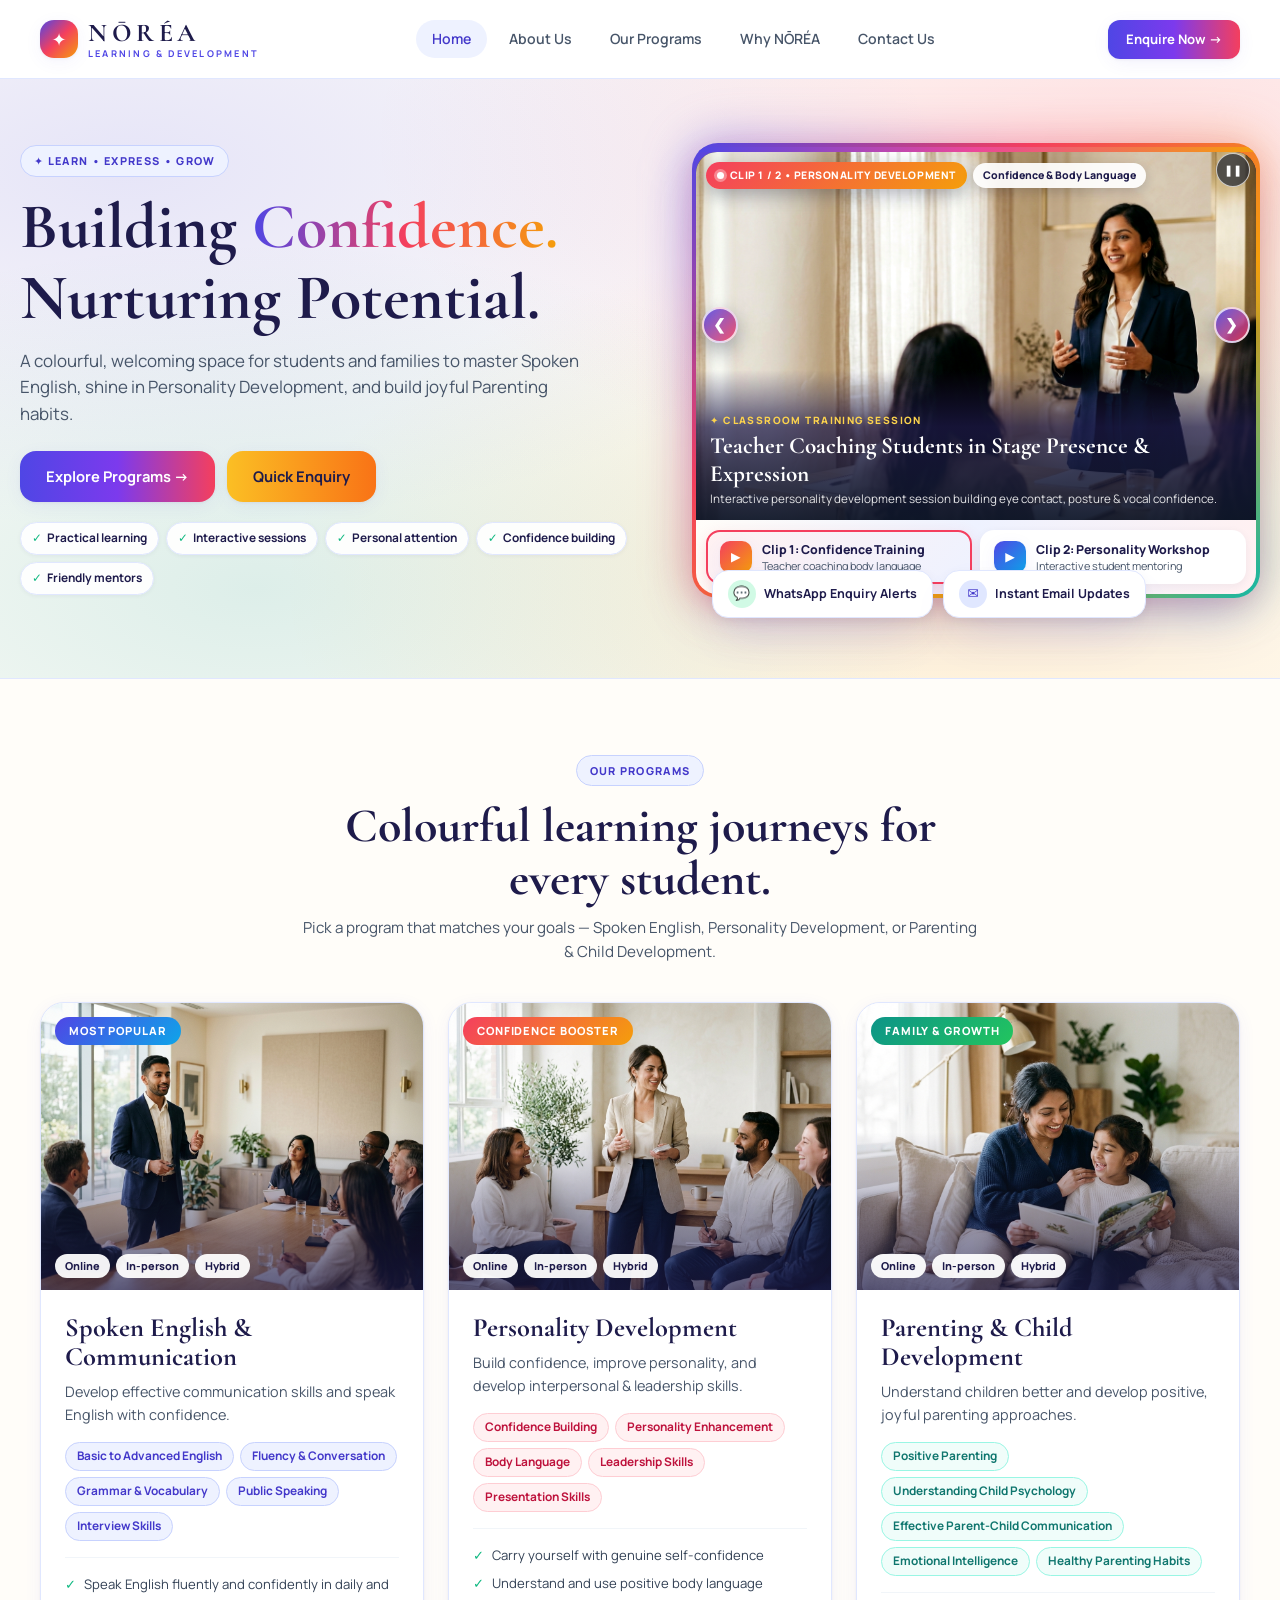
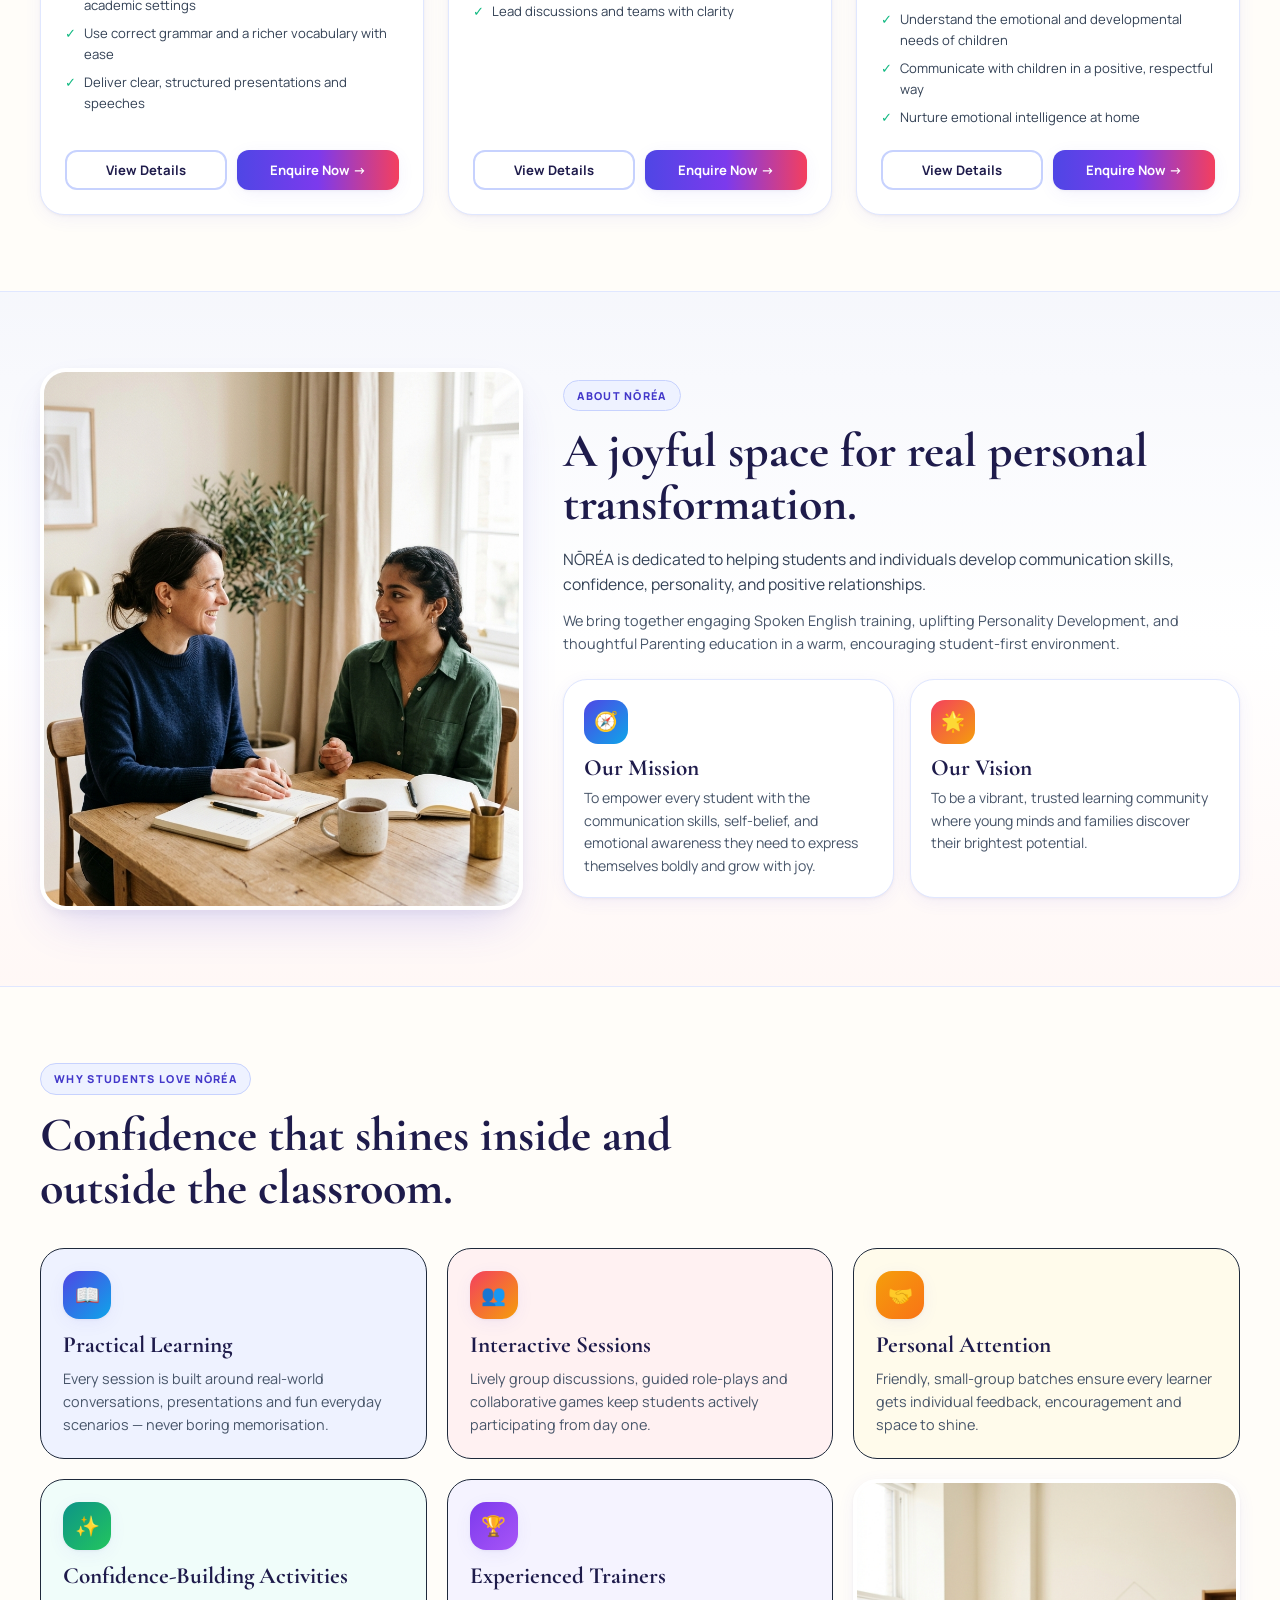
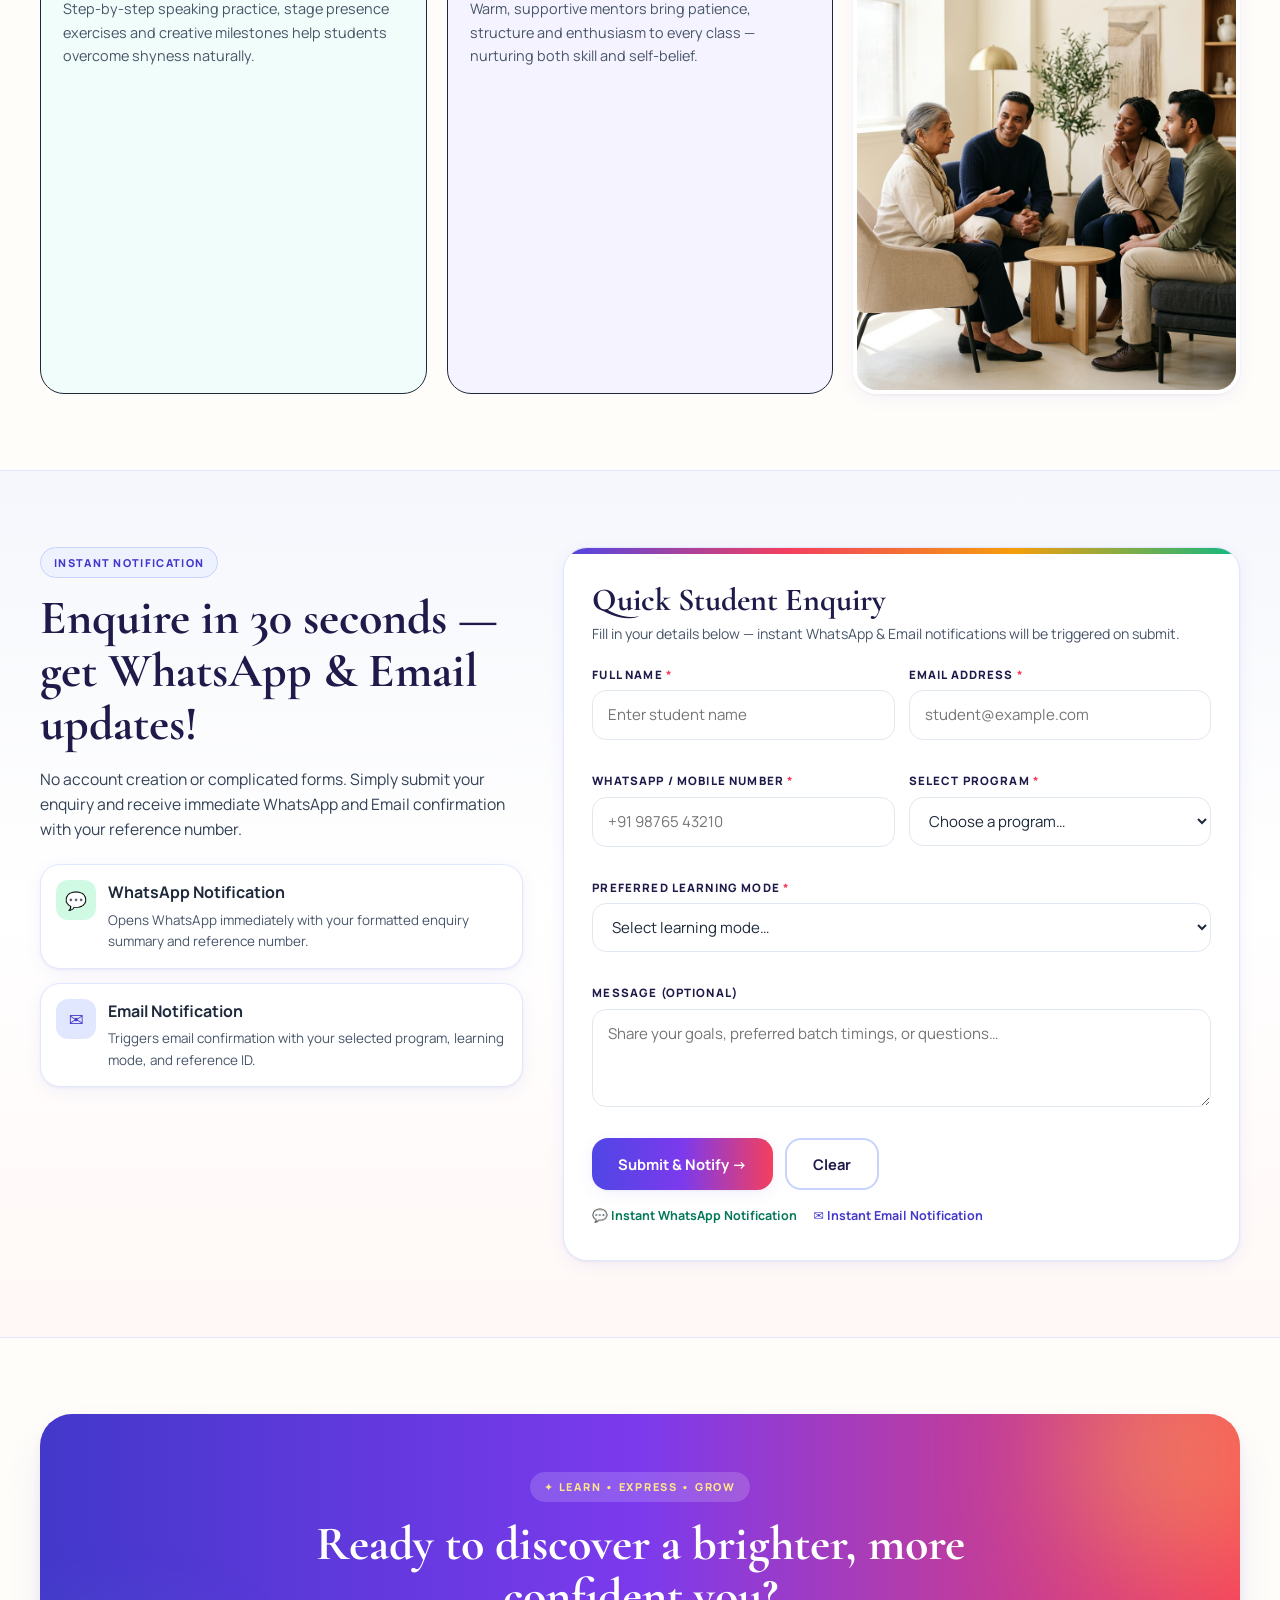
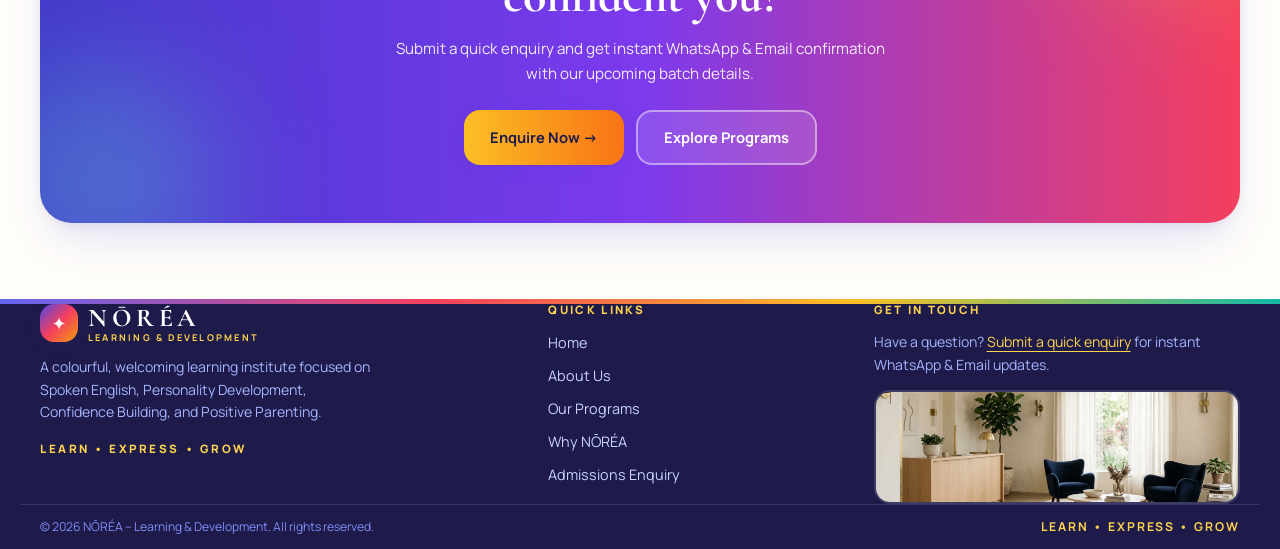
==== norea-html/index.html @ b2d4b5f1 "Add CSS/JS cache busting and enforce full mobile viewport fit" ====
<!DOCTYPE html>
<html lang="en">
  <head>
    <meta charset="UTF-8" />
    <meta name="viewport" content="width=device-width, initial-scale=1.0" />
    <link rel="icon" type="image/svg+xml" href="favicon.svg" />
    <meta name="theme-color" content="#4F46E5" />
    <title>NŌRÉA – Learning &amp; Development | Learn • Express • Grow</title>
    <meta
      name="description"
      content="NŌRÉA – Learning & Development. Spoken English & Communication, Personality Development, and Parenting & Child Development. Building Confidence. Nurturing Potential."
    />
    <link rel="preconnect" href="https://fonts.googleapis.com" />
    <link rel="preconnect" href="https://fonts.gstatic.com" crossorigin />
    <link
      href="https://fonts.googleapis.com/css2?family=Cormorant+Garamond:wght@500;600;700&family=Manrope:wght@400;500;600;700;800&display=swap"
      rel="stylesheet"
    />
    <link rel="stylesheet" href="styles.css?v=3" />
  </head>
  <body>
    <!-- Toast -->
    <div id="toast" class="toast" role="status" aria-live="polite"></div>

    <!-- HEADER -->
    <header class="site-header">
      <div class="container header-inner">
        <a href="#home" class="logo" aria-label="NŌRÉA Home">
          <span class="logo-mark" aria-hidden="true">✦</span>
          <span class="logo-text">
            <span class="logo-name">NŌRÉA</span>
            <span class="logo-sub">LEARNING &amp; DEVELOPMENT</span>
          </span>
        </a>

        <nav class="nav-desktop" aria-label="Primary">
          <a href="#home" class="nav-link active">Home</a>
          <a href="#about" class="nav-link">About Us</a>
          <a href="#programs" class="nav-link">Our Programs</a>
          <a href="#why-norea" class="nav-link">Why NŌRÉA</a>
          <a href="#contact" class="nav-link">Contact Us</a>
        </nav>

        <div class="header-cta">
          <a href="#enquiry" class="btn btn-primary btn-sm">Enquire Now &rarr;</a>
        </div>

        <button type="button" id="menuToggle" class="menu-toggle" aria-label="Toggle menu" aria-expanded="false">
          <span id="menuIcon">&#9776;</span>
        </button>
      </div>

      <nav id="mobileMenu" class="mobile-menu" aria-label="Mobile Navigation">
        <a href="#home" class="mobile-link">Home</a>
        <a href="#about" class="mobile-link">About Us</a>
        <a href="#programs" class="mobile-link">Our Programs</a>
        <a href="#why-norea" class="mobile-link">Why NŌRÉA</a>
        <a href="#contact" class="mobile-link">Contact Us</a>
        <a href="#enquiry" class="btn btn-primary btn-full">Enquire Now &rarr;</a>
      </nav>
    </header>

    <main>
      <!-- HERO SECTION -->
      <section id="home" class="hero-mesh hero-section">
        <div class="container hero-grid">
          <div class="hero-copy reveal">
            <span class="pill-eyebrow">✦ Learn • Express • Grow</span>
            <h1 class="display-title">
              Building <span class="text-gradient">Confidence.</span> Nurturing Potential.
            </h1>
            <p class="lead">
              A colourful, welcoming space for students and families to master Spoken English, shine in Personality
              Development, and build joyful Parenting habits.
            </p>
            <div class="btn-row">
              <a href="#programs" class="btn btn-primary btn-lg">Explore Programs &rarr;</a>
              <a href="#enquiry" class="btn btn-amber btn-lg">Quick Enquiry</a>
            </div>
            <div class="chip-row">
              <span class="chip"><span class="check-dot">&#10003;</span> Practical learning</span>
              <span class="chip"><span class="check-dot">&#10003;</span> Interactive sessions</span>
              <span class="chip"><span class="check-dot">&#10003;</span> Personal attention</span>
              <span class="chip"><span class="check-dot">&#10003;</span> Confidence building</span>
              <span class="chip"><span class="check-dot">&#10003;</span> Friendly mentors</span>
            </div>
          </div>

          <div class="hero-media reveal">
            <div class="hero-glow"></div>

            <!-- COLOURFUL 2-VIDEO SLIDER: PERSONALITY DEVELOPMENT CLASSES -->
            <div class="video-slider" id="heroVideoSlider" aria-roledescription="carousel" aria-label="Personality Development Classroom Videos">
              <div class="video-slider-rainbow"></div>

              <div class="video-slides">
                <!-- Slide 1 -->
                <div class="video-slide active" data-slide="0">
                  <div class="video-top-badges">
                    <span class="video-pill grad-rose">
                      <span class="live-dot"></span> Clip 1 / 2 • Personality Development
                    </span>
                    <span class="video-tag-pill">Confidence &amp; Body Language</span>
                  </div>
                  <video
                    class="hero-video"
                    src="https://assets.mixkit.co/videos/49155/49155-720.mp4"
                    poster="images/hero.jpg"
                    autoplay
                    muted
                    playsinline
                    preload="metadata"
                  ></video>
                  <div class="video-caption-overlay">
                    <div class="video-caption-text">
                      <span class="video-caption-eyebrow">✦ Classroom Training Session</span>
                      <h3>Teacher Coaching Students in Stage Presence &amp; Expression</h3>
                      <p>Interactive personality development session building eye contact, posture &amp; vocal confidence.</p>
                    </div>
                  </div>
                </div>

                <!-- Slide 2 -->
                <div class="video-slide" data-slide="1">
                  <div class="video-top-badges">
                    <span class="video-pill grad-indigo">
                      <span class="live-dot"></span> Clip 2 / 2 • Personality Development
                    </span>
                    <span class="video-tag-pill">Leadership &amp; Communication</span>
                  </div>
                  <video
                    class="hero-video"
                    src="https://assets.mixkit.co/videos/35954/35954-720.mp4"
                    poster="images/program-personality-development.jpg"
                    muted
                    playsinline
                    preload="metadata"
                  ></video>
                  <div class="video-caption-overlay">
                    <div class="video-caption-text">
                      <span class="video-caption-eyebrow">✦ Practical Group Workshop</span>
                      <h3>Mentor Guiding Students in Interactive Personality Workshop</h3>
                      <p>Hands-on mentoring where trainers guide students through real-world presentation &amp; teamwork skills.</p>
                    </div>
                  </div>
                </div>
              </div>

              <!-- Slider Prev / Next Arrows & Play/Pause -->
              <button type="button" class="slider-arrow slider-prev" id="videoPrevBtn" aria-label="Previous video clip">
                &#10094;
              </button>
              <button type="button" class="slider-arrow slider-next" id="videoNextBtn" aria-label="Next video clip">
                &#10095;
              </button>
              <button type="button" class="slider-play-btn" id="videoPlayToggle" aria-label="Pause or play video" title="Play / Pause">
                &#10074;&#10074;
              </button>

              <!-- Colourful Clip Switcher Tabs -->
              <div class="video-slider-controls" role="tablist" aria-label="Select classroom video clip">
                <button type="button" class="video-tab active" data-target="0" role="tab" aria-selected="true">
                  <span class="video-tab-icon grad-rose">&#9654;</span>
                  <span class="video-tab-info">
                    <strong>Clip 1: Confidence Training</strong>
                    <small>Teacher coaching body language</small>
                  </span>
                </button>
                <button type="button" class="video-tab" data-target="1" role="tab" aria-selected="false">
                  <span class="video-tab-icon grad-indigo">&#9654;</span>
                  <span class="video-tab-info">
                    <strong>Clip 2: Personality Workshop</strong>
                    <small>Interactive student mentoring</small>
                  </span>
                </button>
              </div>
            </div>

            <div class="floating-badges">
              <div class="float-badge">
                <span class="float-icon float-wa">&#128172;</span>
                <span>WhatsApp Enquiry Alerts</span>
              </div>
              <div class="float-badge">
                <span class="float-icon float-mail">&#9993;</span>
                <span>Instant Email Updates</span>
              </div>
            </div>
          </div>
        </div>
      </section>

      <!-- OUR PROGRAMS -->
      <section id="programs" class="section">
        <div class="container">
          <div class="section-head center reveal">
            <span class="pill-eyebrow">Our Programs</span>
            <h2 class="section-title">Colourful learning journeys for every student.</h2>
            <p class="section-sub">
              Pick a program that matches your goals — Spoken English, Personality Development, or Parenting &amp; Child
              Development.
            </p>
          </div>

          <div id="programsGrid" class="programs-grid"></div>
        </div>
      </section>

      <!-- ABOUT US -->
      <section id="about" class="section section-tinted">
        <div class="container">
          <div class="about-grid">
            <div class="about-photo reveal">
              <img src="images/about.jpg" alt="Friendly mentoring at NŌRÉA" loading="lazy" />
            </div>
            <div class="about-copy reveal">
              <span class="pill-eyebrow">About NŌRÉA</span>
              <h2 class="section-title">A joyful space for real personal transformation.</h2>
              <p class="body-text">
                NŌRÉA is dedicated to helping students and individuals develop communication skills, confidence,
                personality, and positive relationships.
              </p>
              <p class="muted-text">
                We bring together engaging Spoken English training, uplifting Personality Development, and thoughtful
                Parenting education in a warm, encouraging student-first environment.
              </p>

              <div class="mv-grid">
                <div class="card mv-card">
                  <span class="mv-icon grad-indigo">&#129517;</span>
                  <h3>Our Mission</h3>
                  <p>
                    To empower every student with the communication skills, self-belief, and emotional awareness they
                    need to express themselves boldly and grow with joy.
                  </p>
                </div>
                <div class="card mv-card">
                  <span class="mv-icon grad-rose">&#127775;</span>
                  <h3>Our Vision</h3>
                  <p>
                    To be a vibrant, trusted learning community where young minds and families discover their brightest
                    potential.
                  </p>
                </div>
              </div>
            </div>
          </div>
        </div>
      </section>

      <!-- WHY CHOOSE NŌRÉA -->
      <section id="why-norea" class="section">
        <div class="container">
          <div class="section-head reveal">
            <span class="pill-eyebrow">Why Students Love NŌRÉA</span>
            <h2 class="section-title">Confidence that shines inside and outside the classroom.</h2>
          </div>

          <div class="why-grid">
            <article class="why-card tint-indigo reveal">
              <div class="why-icon grad-indigo">&#128214;</div>
              <h3>Practical Learning</h3>
              <p>
                Every session is built around real-world conversations, presentations and fun everyday scenarios — never
                boring memorisation.
              </p>
            </article>
            <article class="why-card tint-rose reveal">
              <div class="why-icon grad-rose">&#128101;</div>
              <h3>Interactive Sessions</h3>
              <p>
                Lively group discussions, guided role-plays and collaborative games keep students actively participating
                from day one.
              </p>
            </article>
            <article class="why-card tint-amber reveal">
              <div class="why-icon grad-amber">&#129309;</div>
              <h3>Personal Attention</h3>
              <p>
                Friendly, small-group batches ensure every learner gets individual feedback, encouragement and space to
                shine.
              </p>
            </article>
            <article class="why-card tint-teal reveal">
              <div class="why-icon grad-teal">&#10024;</div>
              <h3>Confidence-Building Activities</h3>
              <p>
                Step-by-step speaking practice, stage presence exercises and creative milestones help students overcome
                shyness naturally.
              </p>
            </article>
            <article class="why-card tint-violet reveal">
              <div class="why-icon grad-violet">&#127942;</div>
              <h3>Experienced Trainers</h3>
              <p>
                Warm, supportive mentors bring patience, structure and enthusiasm to every class — nurturing both skill
                and self-belief.
              </p>
            </article>
            <article class="why-photo-card reveal">
              <img src="images/why-norea.jpg" alt="Interactive student circle at NŌRÉA" loading="lazy" />
            </article>
          </div>
        </div>
      </section>

      <!-- SIMPLE ENQUIRY FORM -->
      <section id="enquiry" class="section section-tinted">
        <div class="container enquiry-grid">
          <div class="enquiry-side reveal">
            <span class="pill-eyebrow">Instant Notification</span>
            <h2 class="section-title">Enquire in 30 seconds — get WhatsApp &amp; Email updates!</h2>
            <p class="body-text">
              No account creation or complicated forms. Simply submit your enquiry and receive immediate WhatsApp and
              Email confirmation with your reference number.
            </p>
            <div class="enquiry-info-box">
              <div class="info-item">
                <span class="info-icon float-wa">&#128172;</span>
                <div>
                  <strong>WhatsApp Notification</strong>
                  <p>Opens WhatsApp immediately with your formatted enquiry summary and reference number.</p>
                </div>
              </div>
              <div class="info-item">
                <span class="info-icon float-mail">&#9993;</span>
                <div>
                  <strong>Email Notification</strong>
                  <p>Triggers email confirmation with your selected program, learning mode, and reference ID.</p>
                </div>
              </div>
            </div>
          </div>

          <div class="enquiry-form-wrap reveal">
            <div class="card form-card">
              <div class="card-rainbow-bar"></div>

              <!-- Form View -->
              <form id="enquiryForm" novalidate>
                <h3 class="form-title">Quick Student Enquiry</h3>
                <p class="form-sub">
                  Fill in your details below — instant WhatsApp &amp; Email notifications will be triggered on submit.
                </p>

                <div class="field-row">
                  <div class="field-group">
                    <label for="fullName">Full Name <span class="req">*</span></label>
                    <input id="fullName" name="fullName" type="text" placeholder="Enter student name" required />
                    <small class="error-msg" data-error="fullName"></small>
                  </div>
                  <div class="field-group">
                    <label for="email">Email Address <span class="req">*</span></label>
                    <input id="email" name="email" type="email" placeholder="student@example.com" required />
                    <small class="error-msg" data-error="email"></small>
                  </div>
                </div>

                <div class="field-row">
                  <div class="field-group">
                    <label for="phone">WhatsApp / Mobile Number <span class="req">*</span></label>
                    <input id="phone" name="phone" type="tel" placeholder="+91 98765 43210" required />
                    <small class="error-msg" data-error="phone"></small>
                  </div>
                  <div class="field-group">
                    <label for="program">Select Program <span class="req">*</span></label>
                    <select id="program" name="program" required>
                      <option value="">Choose a program…</option>
                      <option value="Spoken English & Communication">Spoken English &amp; Communication</option>
                      <option value="Personality Development">Personality Development</option>
                      <option value="Parenting & Child Development">Parenting &amp; Child Development</option>
                    </select>
                    <small class="error-msg" data-error="program"></small>
                  </div>
                </div>

                <div class="field-group">
                  <label for="learningMode">Preferred Learning Mode <span class="req">*</span></label>
                  <select id="learningMode" name="learningMode" required>
                    <option value="">Select learning mode…</option>
                    <option value="Online (live virtual sessions)">Online (live virtual sessions)</option>
                    <option value="In-person (at the institute)">In-person (at the institute)</option>
                    <option value="Hybrid (online + in-person)">Hybrid (online + in-person)</option>
                  </select>
                  <small class="error-msg" data-error="learningMode"></small>
                </div>

                <div class="field-group">
                  <label for="message">Message (Optional)</label>
                  <textarea
                    id="message"
                    name="message"
                    rows="3"
                    placeholder="Share your goals, preferred batch timings, or questions…"
                  ></textarea>
                </div>

                <div class="btn-row">
                  <button type="submit" id="submitBtn" class="btn btn-primary btn-lg">Submit &amp; Notify &rarr;</button>
                  <button type="button" id="clearBtn" class="btn btn-outline btn-lg">Clear</button>
                </div>

                <div class="form-footer-notes">
                  <span class="note-wa">&#128172; Instant WhatsApp Notification</span>
                  <span class="note-mail">&#9993; Instant Email Notification</span>
                </div>
              </form>

              <!-- Confirmation View -->
              <div id="successBox" class="success-box hidden">
                <div class="success-icon">&#10003;</div>
                <h3 id="successHeading" class="form-title">Thank you!</h3>
                <p id="successDesc" class="form-sub"></p>
                <div id="refBadge" class="ref-badge"></div>
                <div class="success-actions single">
                  <a id="waAction" href="#" target="_blank" rel="noreferrer" class="btn btn-whatsapp btn-lg">
                    &#128172; Open WhatsApp Confirmation
                  </a>
                </div>
                <p id="emailStatusNote" class="status-note"></p>
                <button type="button" id="resetSuccessBtn" class="btn btn-ghost">Submit Another Enquiry</button>
              </div>
            </div>
          </div>
        </div>
      </section>

      <!-- EMAIL SENT POPUP -->
      <div id="sentPopup" class="modal hidden" role="dialog" aria-modal="true" aria-labelledby="sentPopupTitle">
        <div class="modal-backdrop" id="sentPopupBackdrop"></div>
        <div class="modal-panel sent-popup-panel">
          <button type="button" id="sentPopupClose" class="modal-close" aria-label="Close">&times;</button>
          <div class="success-icon">&#10003;</div>
          <h2 id="sentPopupTitle" style="font-size:2rem;">Email Sent!</h2>
          <p id="sentPopupMsg" class="form-sub" style="margin-top:8px;"></p>
          <div id="sentPopupRef" class="ref-badge"></div>
          <div class="btn-row center" style="margin-top:16px;">
            <button type="button" id="sentPopupOk" class="btn btn-primary btn-lg">Done</button>
          </div>
        </div>
      </div>

      <!-- CONTACT & CTA BANNER -->
      <section id="contact" class="section">
        <div class="container">
          <div class="cta-banner reveal">
            <div class="cta-glow-1"></div>
            <div class="cta-glow-2"></div>
            <div class="cta-content">
              <span class="cta-pill">✦ Learn • Express • Grow</span>
              <h2>Ready to discover a brighter, more confident you?</h2>
              <p>
                Submit a quick enquiry and get instant WhatsApp &amp; Email confirmation with our upcoming batch
                details.
              </p>
              <div class="btn-row center">
                <a href="#enquiry" class="btn btn-amber btn-lg">Enquire Now &rarr;</a>
                <a href="#programs" class="btn btn-outline-light btn-lg">Explore Programs</a>
              </div>
            </div>
          </div>
        </div>
      </section>
    </main>

    <!-- FOOTER -->
    <footer class="site-footer">
      <div class="footer-rainbow"></div>
      <div class="container footer-grid">
        <div>
          <a href="#home" class="logo">
            <span class="logo-mark" aria-hidden="true">✦</span>
            <span class="logo-text">
              <span class="logo-name light">NŌRÉA</span>
              <span class="logo-sub amber">LEARNING &amp; DEVELOPMENT</span>
            </span>
          </a>
          <p class="footer-about">
            A colourful, welcoming learning institute focused on Spoken English, Personality Development, Confidence
            Building, and Positive Parenting.
          </p>
          <p class="footer-tag">LEARN • EXPRESS • GROW</p>
        </div>

        <div>
          <h4 class="footer-heading">Quick Links</h4>
          <ul class="footer-links">
            <li><a href="#home">Home</a></li>
            <li><a href="#about">About Us</a></li>
            <li><a href="#programs">Our Programs</a></li>
            <li><a href="#why-norea">Why NŌRÉA</a></li>
            <li><a href="#enquiry">Admissions Enquiry</a></li>
          </ul>
        </div>

        <div>
          <h4 class="footer-heading">Get In Touch</h4>
          <p class="footer-about">
            Have a question? <a href="#enquiry" class="footer-accent-link">Submit a quick enquiry</a> for instant
            WhatsApp &amp; Email updates.
          </p>
          <div class="footer-lounge">
            <img src="images/contact.jpg" alt="NŌRÉA learning lounge" loading="lazy" />
          </div>
        </div>
      </div>

      <div class="container footer-bottom">
        <p>&copy; <span id="year"></span> NŌRÉA – Learning &amp; Development. All rights reserved.</p>
        <p class="footer-tag-sm">LEARN • EXPRESS • GROW</p>
      </div>
    </footer>

    <!-- PROGRAM DETAILS MODAL -->
    <div id="programModal" class="modal hidden" role="dialog" aria-modal="true" aria-labelledby="modalTitle">
      <div class="modal-backdrop" id="modalBackdrop"></div>
      <div class="modal-panel">
        <button type="button" id="modalClose" class="modal-close" aria-label="Close">&times;</button>
        <div id="modalBody"></div>
      </div>
    </div>

    <script src="script.js?v=3"></script>
  </body>
</html>
---- norea-html/styles.css ----
:root {
  --ink: #1e1b4b;
  --cream: #fffdf9;
  --brand: #4f46e5;
  --coral: #f43f5e;
  --amber: #f59e0b;
  --teal: #0d9488;
  --slate: #475569;
  --shadow-soft: 0 4px 20px -4px rgba(79, 70, 229, 0.1), 0 1px 3px rgba(30, 27, 75, 0.05);
  --shadow-lift: 0 22px 48px -14px rgba(79, 70, 229, 0.2), 0 4px 12px -2px rgba(30, 27, 75, 0.07);
}

*, *::before, *::after { box-sizing: border-box; }
html {
  scroll-behavior: smooth;
  overflow-x: hidden;
  width: 100%;
}
body {
  margin: 0;
  width: 100%;
  max-width: 100vw;
  overflow-x: hidden;
  font-family: 'Manrope', system-ui, -apple-system, 'Segoe UI', sans-serif;
  background: var(--cream);
  color: #1e293b;
  line-height: 1.6;
  -webkit-text-size-adjust: 100%;
}
img, video { max-width: 100%; display: block; }
a { color: inherit; text-decoration: none; }
h1, h2, h3, h4 {
  margin: 0;
  font-family: 'Cormorant Garamond', Georgia, serif;
  color: var(--ink);
  line-height: 1.1;
}

.container {
  width: 100%;
  max-width: 1240px;
  margin: 0 auto;
  padding: 0 16px;
}

/* Header */
.site-header {
  position: sticky;
  top: 0;
  z-index: 40;
  background: rgba(255, 255, 255, 0.92);
  backdrop-filter: blur(12px);
  border-bottom: 1px solid #e0e7ff;
}
.header-inner {
  height: 78px;
  display: flex;
  align-items: center;
  justify-content: space-between;
  gap: 16px;
}
.logo { display: inline-flex; align-items: center; gap: 10px; }
.logo-mark {
  width: 38px;
  height: 38px;
  border-radius: 14px;
  background: linear-gradient(135deg, #4f46e5, #f43f5e, #f59e0b);
  color: #fff;
  display: inline-flex;
  align-items: center;
  justify-content: center;
  font-size: 18px;
  box-shadow: var(--shadow-soft);
}
.logo-text { display: flex; flex-direction: column; line-height: 1; }
.logo-name {
  font-family: 'Cormorant Garamond', Georgia, serif;
  font-size: 1.6rem;
  font-weight: 700;
  letter-spacing: 0.18em;
  color: var(--ink);
}
.logo-name.light { color: #fff; }
.logo-sub {
  margin-top: 3px;
  font-size: 0.58rem;
  font-weight: 700;
  letter-spacing: 0.24em;
  color: #4f46e5;
}
.logo-sub.amber { color: #fcd34d; }

.nav-desktop { display: none; gap: 6px; }
.nav-link {
  padding: 8px 16px;
  border-radius: 999px;
  font-size: 0.88rem;
  font-weight: 600;
  color: #475569;
  transition: 0.2s;
}
.nav-link:hover, .nav-link.active { background: #eef2ff; color: #4338ca; }
.header-cta { display: none; }

.menu-toggle {
  width: 42px;
  height: 42px;
  border-radius: 12px;
  border: 1px solid #e0e7ff;
  background: #eef2ff;
  color: #4338ca;
  font-size: 1.2rem;
  cursor: pointer;
}
.mobile-menu {
  display: none;
  flex-direction: column;
  gap: 6px;
  padding: 14px 20px 20px;
  border-top: 1px solid #e0e7ff;
  background: #fff;
}
.mobile-menu.open { display: flex; }
.mobile-link {
  padding: 11px 14px;
  border-radius: 12px;
  font-weight: 600;
  color: #334155;
}
.mobile-link:hover { background: #eef2ff; color: #4338ca; }

/* Buttons */
.btn {
  display: inline-flex;
  align-items: center;
  justify-content: center;
  gap: 8px;
  border: 0;
  border-radius: 16px;
  font-weight: 700;
  font-size: 0.9rem;
  cursor: pointer;
  transition: transform 0.18s, filter 0.18s, background 0.18s;
  font-family: inherit;
}
.btn:active { transform: scale(0.98); }
.btn-sm { padding: 9px 18px; font-size: 0.82rem; border-radius: 12px; }
.btn-lg { padding: 14px 26px; font-size: 0.92rem; }
.btn-full { width: 100%; }
.btn-primary {
  background: linear-gradient(90deg, #4f46e5, #7c3aed, #f43f5e);
  color: #fff;
  box-shadow: var(--shadow-soft);
}
.btn-primary:hover { filter: brightness(1.08); }
.btn-amber {
  background: linear-gradient(90deg, #fbbf24, #f97316);
  color: #1e1b4b;
  box-shadow: var(--shadow-soft);
}
.btn-amber:hover { filter: brightness(1.05); }
.btn-whatsapp { background: #25d366; color: #fff; box-shadow: var(--shadow-soft); }
.btn-whatsapp:hover { background: #1ebe5d; }
.btn-outline {
  background: #fff;
  color: var(--ink);
  border: 2px solid #c7d2fe;
}
.btn-outline:hover { background: #eef2ff; border-color: #6366f1; }
.btn-outline-light {
  background: rgba(255, 255, 255, 0.12);
  color: #fff;
  border: 2px solid rgba(255, 255, 255, 0.45);
}
.btn-outline-light:hover { background: #fff; color: var(--ink); }
.btn-ghost { background: transparent; color: #475569; padding: 10px 16px; }
.btn-ghost:hover { background: #eef2ff; color: #4338ca; }
.btn-row { display: flex; flex-wrap: wrap; gap: 12px; margin-top: 24px; }
.btn-row.center { justify-content: center; }

/* Hero */
.hero-mesh {
  background:
    radial-gradient(at 10% 15%, rgba(99, 102, 241, 0.16) 0px, transparent 50%),
    radial-gradient(at 90% 10%, rgba(244, 63, 94, 0.15) 0px, transparent 48%),
    radial-gradient(at 75% 85%, rgba(245, 158, 11, 0.16) 0px, transparent 50%),
    radial-gradient(at 20% 85%, rgba(13, 148, 136, 0.14) 0px, transparent 48%),
    #fffdf9;
}
.hero-section {
  padding: 32px 0 48px;
  border-bottom: 1px solid #e0e7ff;
  overflow: hidden;
  width: 100%;
}
.hero-grid {
  display: flex;
  flex-direction: column;
  gap: 28px;
  width: 100%;
  max-width: 100%;
}
.hero-copy,
.hero-media {
  min-width: 0;
  width: 100%;
  max-width: 100%;
}
.pill-eyebrow {
  display: inline-flex;
  align-items: center;
  gap: 6px;
  padding: 6px 13px;
  border-radius: 999px;
  background: #eef2ff;
  border: 1px solid #c7d2fe;
  color: #4338ca;
  font-size: 0.68rem;
  font-weight: 800;
  text-transform: uppercase;
  letter-spacing: 0.12em;
  max-width: 100%;
}
.display-title {
  margin-top: 14px;
  font-size: clamp(2rem, 7.2vw, 4rem);
  font-weight: 700;
  line-height: 1.12;
  overflow-wrap: break-word;
  word-break: break-word;
}
.text-gradient {
  background: linear-gradient(90deg, #4f46e5, #f43f5e, #f59e0b);
  -webkit-background-clip: text;
  background-clip: text;
  color: transparent;
}
.lead {
  margin: 14px 0 0;
  font-size: 0.95rem;
  line-height: 1.55;
  color: var(--slate);
  max-width: 100%;
}
.chip-row {
  display: flex;
  flex-wrap: wrap;
  gap: 7px;
  margin-top: 20px;
  width: 100%;
}
.chip {
  display: inline-flex;
  align-items: center;
  gap: 5px;
  background: rgba(255, 255, 255, 0.92);
  padding: 6px 11px;
  border-radius: 999px;
  font-size: 0.74rem;
  font-weight: 700;
  color: var(--ink);
  border: 1px solid #e0e7ff;
  box-shadow: 0 1px 4px rgba(30, 27, 75, 0.05);
  max-width: 100%;
}
.check-dot { color: #10b981; font-weight: 800; }

.hero-media { position: relative; min-width: 0; }
.hero-glow {
  position: absolute;
  inset: -8px;
  border-radius: 38px;
  background: linear-gradient(135deg, rgba(79, 70, 229, 0.35), rgba(244, 63, 94, 0.32), rgba(245, 158, 11, 0.35), rgba(13, 148, 136, 0.28));
  filter: blur(22px);
  pointer-events: none;
}

/* Colourful Hero Video Slider */
.video-slider {
  position: relative;
  width: 100%;
  max-width: 100%;
  border-radius: 26px;
  overflow: hidden;
  background: #0f172a;
  padding: 4px;
  background-image: linear-gradient(135deg, #4f46e5, #f43f5e, #f59e0b, #14b8a6);
  box-shadow: 0 26px 58px -14px rgba(79, 70, 229, 0.32), 0 8px 24px -4px rgba(244, 63, 94, 0.22);
}
.video-slider-rainbow {
  height: 5px;
  background: linear-gradient(90deg, #4f46e5, #ec4899, #f59e0b, #10b981, #4f46e5);
  background-size: 200% 100%;
  animation: rainbowShift 6s linear infinite;
}
@keyframes rainbowShift {
  0% { background-position: 0% 50%; }
  100% { background-position: 200% 50%; }
}
.video-slides {
  position: relative;
  border-radius: 21px 21px 0 0;
  overflow: hidden;
  aspect-ratio: 16 / 11.5;
  min-height: 230px;
  background: #1e1b4b;
}
.video-slide {
  position: absolute;
  inset: 0;
  opacity: 0;
  transform: scale(1.03);
  pointer-events: none;
  transition: opacity 0.55s ease, transform 0.55s ease;
}
.video-slide.active {
  opacity: 1;
  transform: scale(1);
  pointer-events: auto;
  z-index: 2;
}
.hero-video {
  width: 100%;
  height: 100%;
  object-fit: cover;
  display: block;
  filter: saturate(1.15) contrast(1.04);
}
.video-top-badges {
  position: absolute;
  top: 10px;
  left: 10px;
  right: 50px;
  z-index: 4;
  display: flex;
  flex-wrap: wrap;
  gap: 6px;
  align-items: center;
}
.video-pill {
  display: inline-flex;
  align-items: center;
  gap: 6px;
  padding: 5px 11px;
  border-radius: 999px;
  font-size: 0.65rem;
  font-weight: 800;
  letter-spacing: 0.05em;
  text-transform: uppercase;
  color: #fff;
  box-shadow: 0 6px 18px rgba(15, 23, 42, 0.32);
}
.live-dot {
  width: 7px;
  height: 7px;
  border-radius: 999px;
  background: #fff;
  box-shadow: 0 0 0 3px rgba(255, 255, 255, 0.35);
  animation: pulseDot 1.5s infinite;
  flex-shrink: 0;
}
@keyframes pulseDot {
  0%, 100% { transform: scale(1); opacity: 1; }
  50% { transform: scale(1.35); opacity: 0.7; }
}
.video-tag-pill {
  padding: 4px 10px;
  border-radius: 999px;
  background: rgba(255, 255, 255, 0.92);
  backdrop-filter: blur(8px);
  color: var(--ink);
  font-size: 0.66rem;
  font-weight: 800;
  box-shadow: 0 4px 12px rgba(15, 23, 42, 0.18);
}
.video-caption-overlay {
  position: absolute;
  inset: auto 0 0 0;
  z-index: 3;
  padding: 36px 14px 12px;
  background: linear-gradient(to top, rgba(15, 23, 42, 0.94) 0%, rgba(30, 27, 75, 0.72) 62%, transparent 100%);
  color: #fff;
}
.video-caption-eyebrow {
  display: inline-block;
  font-size: 0.63rem;
  font-weight: 800;
  letter-spacing: 0.14em;
  text-transform: uppercase;
  color: #fcd34d;
}
.video-caption-text h3 {
  margin-top: 2px;
  color: #fff;
  font-size: clamp(1.02rem, 3.5vw, 1.45rem);
  font-weight: 700;
  line-height: 1.2;
}
.video-caption-text p {
  margin: 3px 0 0;
  font-size: 0.73rem;
  color: rgba(255, 255, 255, 0.88);
  line-height: 1.35;
}
.slider-arrow {
  position: absolute;
  top: 40%;
  transform: translateY(-50%);
  z-index: 6;
  width: 36px;
  height: 36px;
  border-radius: 999px;
  border: 2px solid rgba(255, 255, 255, 0.75);
  background: linear-gradient(135deg, rgba(79, 70, 229, 0.88), rgba(244, 63, 94, 0.88));
  color: #fff;
  font-size: 0.92rem;
  font-weight: 800;
  cursor: pointer;
  display: inline-flex;
  align-items: center;
  justify-content: center;
  box-shadow: 0 8px 20px rgba(15, 23, 42, 0.35);
  transition: transform 0.2s, filter 0.2s;
}
.slider-arrow:hover {
  transform: translateY(-50%) scale(1.08);
  filter: brightness(1.12);
}
.slider-prev { left: 10px; }
.slider-next { right: 10px; }
.slider-play-btn {
  position: absolute;
  top: 10px;
  right: 10px;
  z-index: 6;
  width: 34px;
  height: 34px;
  border-radius: 999px;
  border: 1.5px solid rgba(255, 255, 255, 0.7);
  background: rgba(15, 23, 42, 0.65);
  backdrop-filter: blur(8px);
  color: #fff;
  font-size: 0.7rem;
  cursor: pointer;
  display: inline-flex;
  align-items: center;
  justify-content: center;
  transition: background 0.2s, transform 0.2s;
}
.slider-play-btn:hover {
  background: rgba(244, 63, 94, 0.9);
  transform: scale(1.07);
}
.video-slider-controls {
  display: grid;
  grid-template-columns: minmax(0, 1fr);
  gap: 8px;
  padding: 10px;
  background: linear-gradient(90deg, #fffdf9, #eef2ff, #fff1f2);
  border-radius: 0 0 21px 21px;
}
.video-tab {
  min-width: 0;
  width: 100%;
  display: flex;
  align-items: center;
  gap: 10px;
  padding: 9px 12px;
  border-radius: 14px;
  border: 2px solid transparent;
  background: #fff;
  text-align: left;
  font-family: inherit;
  cursor: pointer;
  transition: all 0.22s ease;
  box-shadow: 0 2px 8px rgba(30, 27, 75, 0.06);
}
.video-tab:hover {
  border-color: #c7d2fe;
  transform: translateY(-1px);
}
.video-tab.active {
  border-color: #f43f5e;
  background: linear-gradient(135deg, #fff1f2, #eef2ff);
  box-shadow: 0 6px 16px rgba(244, 63, 94, 0.18);
}
.video-tab-icon {
  width: 32px;
  height: 32px;
  border-radius: 10px;
  color: #fff;
  display: inline-flex;
  align-items: center;
  justify-content: center;
  font-size: 0.78rem;
  flex-shrink: 0;
  box-shadow: var(--shadow-soft);
}
.video-tab-info {
  display: flex;
  flex-direction: column;
  min-width: 0;
  flex: 1;
}
.video-tab-info strong {
  font-size: 0.77rem;
  font-weight: 800;
  color: var(--ink);
  white-space: nowrap;
  overflow: hidden;
  text-overflow: ellipsis;
}
.video-tab-info small {
  font-size: 0.68rem;
  color: var(--slate);
  white-space: nowrap;
  overflow: hidden;
  text-overflow: ellipsis;
}

.floating-badges {
  display: flex;
  flex-wrap: wrap;
  gap: 10px;
  margin-top: 14px;
}
.float-badge {
  display: inline-flex;
  align-items: center;
  gap: 8px;
  background: #fff;
  padding: 9px 15px;
  border-radius: 16px;
  font-size: 0.78rem;
  font-weight: 700;
  color: var(--ink);
  box-shadow: var(--shadow-lift);
  border: 1px solid #e0e7ff;
}
.float-icon {
  width: 28px;
  height: 28px;
  border-radius: 999px;
  display: inline-flex;
  align-items: center;
  justify-content: center;
  font-size: 0.85rem;
}
.float-wa { background: #d1fae5; color: #059669; }
.float-mail { background: #e0e7ff; color: #4338ca; }

/* Sections */
.section { padding: 54px 0; overflow: hidden; }
.section-tinted {
  background: linear-gradient(180deg, rgba(238, 242, 255, 0.55), #fff, rgba(255, 241, 242, 0.45));
  border-top: 1px solid #e0e7ff;
  border-bottom: 1px solid #e0e7ff;
}
.section-head { max-width: 680px; margin-bottom: 34px; }
.section-head.center { margin: 0 auto 38px; text-align: center; }
.section-title { margin-top: 14px; font-size: clamp(1.85rem, 5.5vw, 3rem); font-weight: 700; }
.section-sub { margin-top: 10px; color: var(--slate); font-size: 0.95rem; }

/* Cards */
.card {
  background: #fff;
  border: 1px solid #e0e7ff;
  border-radius: 24px;
  box-shadow: var(--shadow-soft);
  min-width: 0;
}

/* Programs */
.programs-grid { display: grid; grid-template-columns: minmax(0, 1fr); gap: 24px; }
.program-card {
  display: flex;
  flex-direction: column;
  overflow: hidden;
  transition: transform 0.25s, box-shadow 0.25s;
}
.program-card:hover { transform: translateY(-6px); box-shadow: var(--shadow-lift); }
.prog-media { position: relative; aspect-ratio: 4 / 3; overflow: hidden; }
.prog-media img { width: 100%; height: 100%; object-fit: cover; transition: transform 0.6s; }
.program-card:hover .prog-media img { transform: scale(1.05); }
.prog-overlay {
  position: absolute;
  inset: 0;
  background: linear-gradient(to top, rgba(30, 27, 75, 0.68), transparent 55%);
}
.prog-badge {
  position: absolute;
  top: 14px;
  left: 14px;
  padding: 5px 14px;
  border-radius: 999px;
  font-size: 0.7rem;
  font-weight: 800;
  text-transform: uppercase;
  letter-spacing: 0.08em;
  color: #fff;
}
.prog-modes {
  position: absolute;
  bottom: 12px;
  left: 14px;
  display: flex;
  gap: 6px;
}
.prog-mode {
  background: rgba(255, 255, 255, 0.94);
  color: var(--ink);
  font-size: 0.68rem;
  font-weight: 800;
  padding: 3px 10px;
  border-radius: 999px;
}
.prog-body { padding: 24px; display: flex; flex: 1; flex-direction: column; }
.prog-title { font-size: 1.65rem; font-weight: 700; }
.prog-desc { margin: 8px 0 0; font-size: 0.9rem; color: var(--slate); }
.topic-tags { display: flex; flex-wrap: wrap; gap: 6px; margin-top: 16px; }
.topic-tag {
  font-size: 0.74rem;
  font-weight: 700;
  padding: 4px 11px;
  border-radius: 999px;
}
.outcome-list {
  list-style: none;
  padding: 16px 0 0;
  margin: 16px 0 0;
  border-top: 1px solid #f1f5f9;
  display: grid;
  gap: 7px;
  font-size: 0.82rem;
  color: #334155;
}
.outcome-list li { display: flex; gap: 8px; align-items: flex-start; }
.outcome-list .ok { color: #10b981; font-weight: 800; }
.prog-actions {
  margin-top: auto;
  padding-top: 22px;
  display: grid;
  grid-template-columns: 1fr 1fr;
  gap: 10px;
}

/* Gradients & Tints */
.grad-indigo { background: linear-gradient(135deg, #4f46e5, #0ea5e9); }
.grad-rose { background: linear-gradient(135deg, #f43f5e, #f59e0b); }
.grad-teal { background: linear-gradient(135deg, #0d9488, #22c55e); }
.grad-amber { background: linear-gradient(135deg, #f59e0b, #f97316); }
.grad-violet { background: linear-gradient(135deg, #7c3aed, #a855f7); }

.tag-indigo { background: #eef2ff; color: #4338ca; border: 1px solid #c7d2fe; }
.tag-rose { background: #fff1f2; color: #be123c; border: 1px solid #fecdd3; }
.tag-teal { background: #f0fdfa; color: #0f766e; border: 1px solid #99f6e4; }

.tint-indigo { background: #eef2ff; border-color: #c7d2fe; }
.tint-rose { background: #fff1f2; border-color: #fecdd3; }
.tint-amber { background: #fffbeb; border-color: #fde68a; }
.tint-teal { background: #f0fdfa; border-color: #99f6e4; }
.tint-violet { background: #f5f3ff; border-color: #ddd6fe; }

/* About */
.about-grid { display: grid; grid-template-columns: minmax(0, 1fr); gap: 32px; align-items: center; }
.about-grid > * { min-width: 0; }
.about-photo {
  border-radius: 26px;
  overflow: hidden;
  border: 4px solid #fff;
  box-shadow: var(--shadow-lift);
}
.about-photo img { width: 100%; aspect-ratio: 4 / 4.5; object-fit: cover; }
.body-text { margin: 16px 0 0; font-size: 0.98rem; color: #334155; }
.muted-text { margin: 12px 0 0; font-size: 0.9rem; color: var(--slate); }
.mv-grid { display: grid; grid-template-columns: minmax(0, 1fr); gap: 16px; margin-top: 24px; }
.mv-card { padding: 20px; }
.mv-icon {
  width: 44px;
  height: 44px;
  border-radius: 14px;
  color: #fff;
  display: inline-flex;
  align-items: center;
  justify-content: center;
  font-size: 1.2rem;
}
.mv-card h3 { margin-top: 12px; font-size: 1.45rem; }
.mv-card p { margin: 6px 0 0; font-size: 0.88rem; color: var(--slate); }

/* Why NŌRÉA */
.why-grid { display: grid; grid-template-columns: minmax(0, 1fr); gap: 20px; }
.why-card {
  min-width: 0;
  padding: 22px;
  border-radius: 24px;
  border: 1px solid;
  transition: transform 0.25s, box-shadow 0.25s;
}
.why-card:hover { transform: translateY(-4px); box-shadow: var(--shadow-lift); }
.why-icon {
  width: 48px;
  height: 48px;
  border-radius: 16px;
  color: #fff;
  display: inline-flex;
  align-items: center;
  justify-content: center;
  font-size: 1.25rem;
  box-shadow: var(--shadow-soft);
}
.why-card h3 { margin-top: 14px; font-size: 1.45rem; font-weight: 700; }
.why-card p { margin: 8px 0 0; font-size: 0.9rem; color: var(--slate); }
.why-photo-card {
  min-width: 0;
  border-radius: 24px;
  overflow: hidden;
  border: 4px solid #fff;
  box-shadow: var(--shadow-soft);
}
.why-photo-card img { width: 100%; height: 100%; min-height: 220px; object-fit: cover; }

/* Enquiry Form */
.enquiry-grid { display: grid; grid-template-columns: minmax(0, 1fr); gap: 32px; align-items: start; }
.enquiry-grid > * { min-width: 0; }
.enquiry-info-box {
  margin-top: 22px;
  display: grid;
  gap: 14px;
}
.info-item {
  display: flex;
  gap: 12px;
  align-items: flex-start;
  background: #fff;
  border: 1px solid #e0e7ff;
  border-radius: 20px;
  padding: 15px;
  box-shadow: var(--shadow-soft);
}
.info-icon {
  width: 40px;
  height: 40px;
  border-radius: 12px;
  display: inline-flex;
  align-items: center;
  justify-content: center;
  flex-shrink: 0;
  font-size: 1.1rem;
}
.info-item p { margin: 4px 0 0; font-size: 0.84rem; color: var(--slate); }

.form-card { position: relative; overflow: hidden; padding: 26px 18px; }
.card-rainbow-bar {
  position: absolute;
  top: 0;
  left: 0;
  right: 0;
  height: 6px;
  background: linear-gradient(90deg, #4f46e5, #f43f5e, #f59e0b, #10b981);
}
.form-title { font-size: clamp(1.65rem, 5vw, 2rem); font-weight: 700; }
.form-sub { margin: 6px 0 20px; font-size: 0.88rem; color: var(--slate); }
.field-row { display: grid; grid-template-columns: minmax(0, 1fr); gap: 14px; }
.field-group { margin-bottom: 16px; }
.field-group label {
  display: block;
  margin-bottom: 6px;
  font-size: 0.72rem;
  font-weight: 800;
  text-transform: uppercase;
  letter-spacing: 0.1em;
  color: var(--ink);
}
.req { color: var(--coral); }
.field-group input,
.field-group select,
.field-group textarea {
  width: 100%;
  padding: 12px 15px;
  border-radius: 14px;
  border: 1.5px solid #e2e8f0;
  background: #fff;
  font: inherit;
  font-size: 0.94rem;
  color: #1e293b;
  outline: none;
  transition: border-color 0.2s, box-shadow 0.2s;
}
.field-group input:focus,
.field-group select:focus,
.field-group textarea:focus {
  border-color: #6366f1;
  box-shadow: 0 0 0 4px rgba(99, 102, 241, 0.14);
}
.field-group .invalid { border-color: #f43f5e; }
.error-msg { display: block; margin-top: 4px; font-size: 0.75rem; font-weight: 700; color: #e11d48; min-height: 1em; }
.form-footer-notes {
  display: flex;
  flex-wrap: wrap;
  gap: 16px;
  margin-top: 16px;
  font-size: 0.78rem;
  font-weight: 700;
}
.note-wa { color: #047857; }
.note-mail { color: #4338ca; }

/* Success */
.hidden { display: none !important; }
.success-box { text-align: center; padding: 10px 0; }
.success-icon {
  width: 64px;
  height: 64px;
  margin: 0 auto 16px;
  border-radius: 999px;
  background: #d1fae5;
  color: #059669;
  font-size: 1.9rem;
  font-weight: 800;
  display: flex;
  align-items: center;
  justify-content: center;
}
.ref-badge {
  display: inline-block;
  margin: 4px 0 22px;
  padding: 7px 18px;
  border-radius: 999px;
  background: #eef2ff;
  color: #4338ca;
  border: 1px solid #c7d2fe;
  font-size: 0.78rem;
  font-weight: 800;
  letter-spacing: 0.14em;
}
.success-actions { display: grid; gap: 12px; }
.success-actions.single { grid-template-columns: 1fr; max-width: 340px; margin: 0 auto; }
.sent-popup-panel { max-width: 440px; text-align: center; padding: 36px 28px; }
.status-note { margin: 14px 0 18px; font-size: 0.8rem; font-weight: 600; color: #047857; }
.status-note.warn {
  background: #fffbeb;
  color: #92400e;
  border: 1px solid #fde68a;
  padding: 10px 14px;
  border-radius: 12px;
}

/* CTA Banner */
.cta-banner {
  position: relative;
  overflow: hidden;
  border-radius: 26px;
  background: linear-gradient(90deg, #4338ca, #7c3aed, #f43f5e);
  color: #fff;
  padding: 40px 20px;
  text-align: center;
  box-shadow: var(--shadow-lift);
}
.cta-glow-1, .cta-glow-2 {
  position: absolute;
  width: 240px;
  height: 240px;
  border-radius: 999px;
  filter: blur(60px);
  pointer-events: none;
}
.cta-glow-1 { top: -80px; right: -60px; background: rgba(252, 211, 77, 0.35); }
.cta-glow-2 { bottom: -80px; left: -60px; background: rgba(94, 234, 212, 0.28); }
.cta-content { position: relative; max-width: 660px; margin: 0 auto; }
.cta-pill {
  display: inline-block;
  padding: 6px 14px;
  border-radius: 999px;
  background: rgba(255, 255, 255, 0.16);
  color: #fde68a;
  font-size: 0.68rem;
  font-weight: 800;
  letter-spacing: 0.16em;
  text-transform: uppercase;
}
.cta-content h2 { margin-top: 16px; color: #fff; font-size: clamp(1.75rem, 5.5vw, 3rem); font-weight: 700; }
.cta-content p { margin: 14px auto 0; color: rgba(255, 255, 255, 0.9); max-width: 520px; font-size: 0.95rem; }

/* Footer */
.site-footer { background: var(--ink); color: #c7d2fe; overflow: hidden; }
.footer-rainbow { height: 5px; background: linear-gradient(90deg, #6366f1, #f43f5e, #fbbf24, #14b8a6); }
.footer-grid { display: grid; grid-template-columns: minmax(0, 1fr); gap: 32px; padding: 44px 20px; }
.footer-grid > * { min-width: 0; }
.footer-about { margin-top: 14px; font-size: 0.88rem; color: #a5b4fc; max-width: 340px; }
.footer-tag { margin-top: 16px; font-size: 0.72rem; font-weight: 800; letter-spacing: 0.22em; color: #fcd34d; }
.footer-heading {
  font-family: 'Manrope', sans-serif;
  font-size: 0.72rem;
  font-weight: 800;
  letter-spacing: 0.2em;
  text-transform: uppercase;
  color: #fcd34d;
  margin-bottom: 14px;
}
.footer-links { list-style: none; padding: 0; margin: 0; display: grid; gap: 10px; font-size: 0.9rem; }
.footer-links a:hover { color: #fff; }
.footer-accent-link { color: #fcd34d; text-decoration: underline; text-underline-offset: 4px; }
.footer-lounge { margin-top: 14px; border-radius: 16px; overflow: hidden; border: 2px solid rgba(255, 255, 255, 0.14); }
.footer-lounge img { width: 100%; height: 110px; object-fit: cover; }
.footer-bottom {
  border-top: 1px solid rgba(255, 255, 255, 0.12);
  padding: 20px;
  display: flex;
  flex-wrap: wrap;
  justify-content: space-between;
  gap: 10px;
  font-size: 0.76rem;
  color: #818cf8;
}
.footer-tag-sm { color: #fcd34d; font-weight: 700; letter-spacing: 0.16em; }

/* Modal */
.modal {
  position: fixed;
  inset: 0;
  z-index: 60;
  display: flex;
  align-items: center;
  justify-content: center;
  padding: 14px;
}
.modal-backdrop { position: fixed; inset: 0; background: rgba(15, 23, 42, 0.65); backdrop-filter: blur(3px); }
.modal-panel {
  position: relative;
  z-index: 1;
  width: 100%;
  max-width: 720px;
  max-height: 90vh;
  overflow-y: auto;
  background: #fff;
  border-radius: 24px;
  padding: 22px 18px;
  box-shadow: var(--shadow-lift);
}
.modal-close {
  position: absolute;
  top: 14px;
  right: 14px;
  width: 36px;
  height: 36px;
  border-radius: 999px;
  border: 0;
  background: #f1f5f9;
  color: #334155;
  font-size: 1.4rem;
  cursor: pointer;
}
.modal-close:hover { background: #e2e8f0; }

/* Toast */
.toast {
  position: fixed;
  top: 16px;
  right: 16px;
  left: 16px;
  max-width: 380px;
  margin-left: auto;
  z-index: 80;
  background: var(--ink);
  color: #fff;
  padding: 13px 18px;
  border-radius: 16px;
  font-size: 0.86rem;
  font-weight: 600;
  box-shadow: var(--shadow-lift);
  opacity: 0;
  transform: translateY(-10px);
  pointer-events: none;
  transition: 0.25s;
}
.toast.show { opacity: 1; transform: translateY(0); }

/* Scroll reveal */
.reveal { opacity: 0; transform: translateY(18px); transition: opacity 0.6s ease, transform 0.6s ease; }
.reveal.visible { opacity: 1; transform: none; }

/* Small Mobile Tweaks (< 639px) */
@media (max-width: 639px) {
  .header-inner { height: 66px; }
  .logo-mark { width: 34px; height: 34px; font-size: 16px; border-radius: 11px; }
  .logo-name { font-size: 1.32rem; letter-spacing: 0.14em; }
  .logo-sub { font-size: 0.5rem; letter-spacing: 0.16em; }
  .hero-copy .btn-row {
    display: grid;
    grid-template-columns: 1fr 1fr;
    gap: 10px;
    width: 100%;
  }
  .hero-copy .btn-row .btn {
    width: 100%;
    padding: 12px 10px;
    font-size: 0.84rem;
  }
  #enquiryForm .btn-row .btn,
  .cta-content .btn-row .btn {
    flex: 1 1 100%;
    width: 100%;
  }
  .video-slides { aspect-ratio: 4 / 3; min-height: 240px; }
  .video-tag-pill { display: none; }
  .video-caption-text h3 { font-size: 1.05rem; }
  .video-caption-text p {
    font-size: 0.72rem;
    display: -webkit-box;
    -webkit-line-clamp: 2;
    -webkit-box-orient: vertical;
    overflow: hidden;
  }
  .prog-body { padding: 18px; }
  .floating-badges {
    display: grid;
    grid-template-columns: 1fr;
    gap: 8px;
  }
  .floating-badges .float-badge {
    width: 100%;
    justify-content: flex-start;
  }
}

/* Responsive Tablet & Up */
@media (min-width: 640px) {
  .container { padding: 0 20px; }
  .hero-section { padding: 64px 0 80px; }
  .lead { font-size: 1.06rem; max-width: 560px; }
  .section { padding: 76px 0; }
  .video-slides { aspect-ratio: 16 / 10.5; }
  .video-slider-controls { grid-template-columns: minmax(0, 1fr) minmax(0, 1fr); }
  .form-card { padding: 34px 28px; }
  .cta-banner { padding: 58px 28px; border-radius: 32px; }
  .modal-panel { padding: 28px; border-radius: 28px; }
  .field-row { grid-template-columns: minmax(0, 1fr) minmax(0, 1fr); }
  .success-actions { grid-template-columns: 1fr 1fr; }
  .mv-grid { grid-template-columns: minmax(0, 1fr) minmax(0, 1fr); }
  .why-grid { grid-template-columns: minmax(0, 1fr) minmax(0, 1fr); }
  .floating-badges { position: absolute; bottom: -20px; left: 20px; margin-top: 0; }
}
@media (min-width: 960px) {
  .nav-desktop { display: flex; }
  .header-cta { display: block; }
  .menu-toggle, .mobile-menu { display: none !important; }
  .hero-grid {
    display: grid;
    grid-template-columns: minmax(0, 1.05fr) minmax(0, 0.95fr);
    gap: 44px;
    align-items: center;
  }
  .programs-grid { grid-template-columns: repeat(3, minmax(0, 1fr)); }
  .about-grid { grid-template-columns: minmax(0, 5fr) minmax(0, 7fr); gap: 40px; }
  .why-grid { grid-template-columns: repeat(3, minmax(0, 1fr)); }
  .enquiry-grid { grid-template-columns: minmax(0, 5fr) minmax(0, 7fr); gap: 40px; }
  .footer-grid { grid-template-columns: minmax(0, 1.3fr) minmax(0, 0.8fr) minmax(0, 1fr); }
}
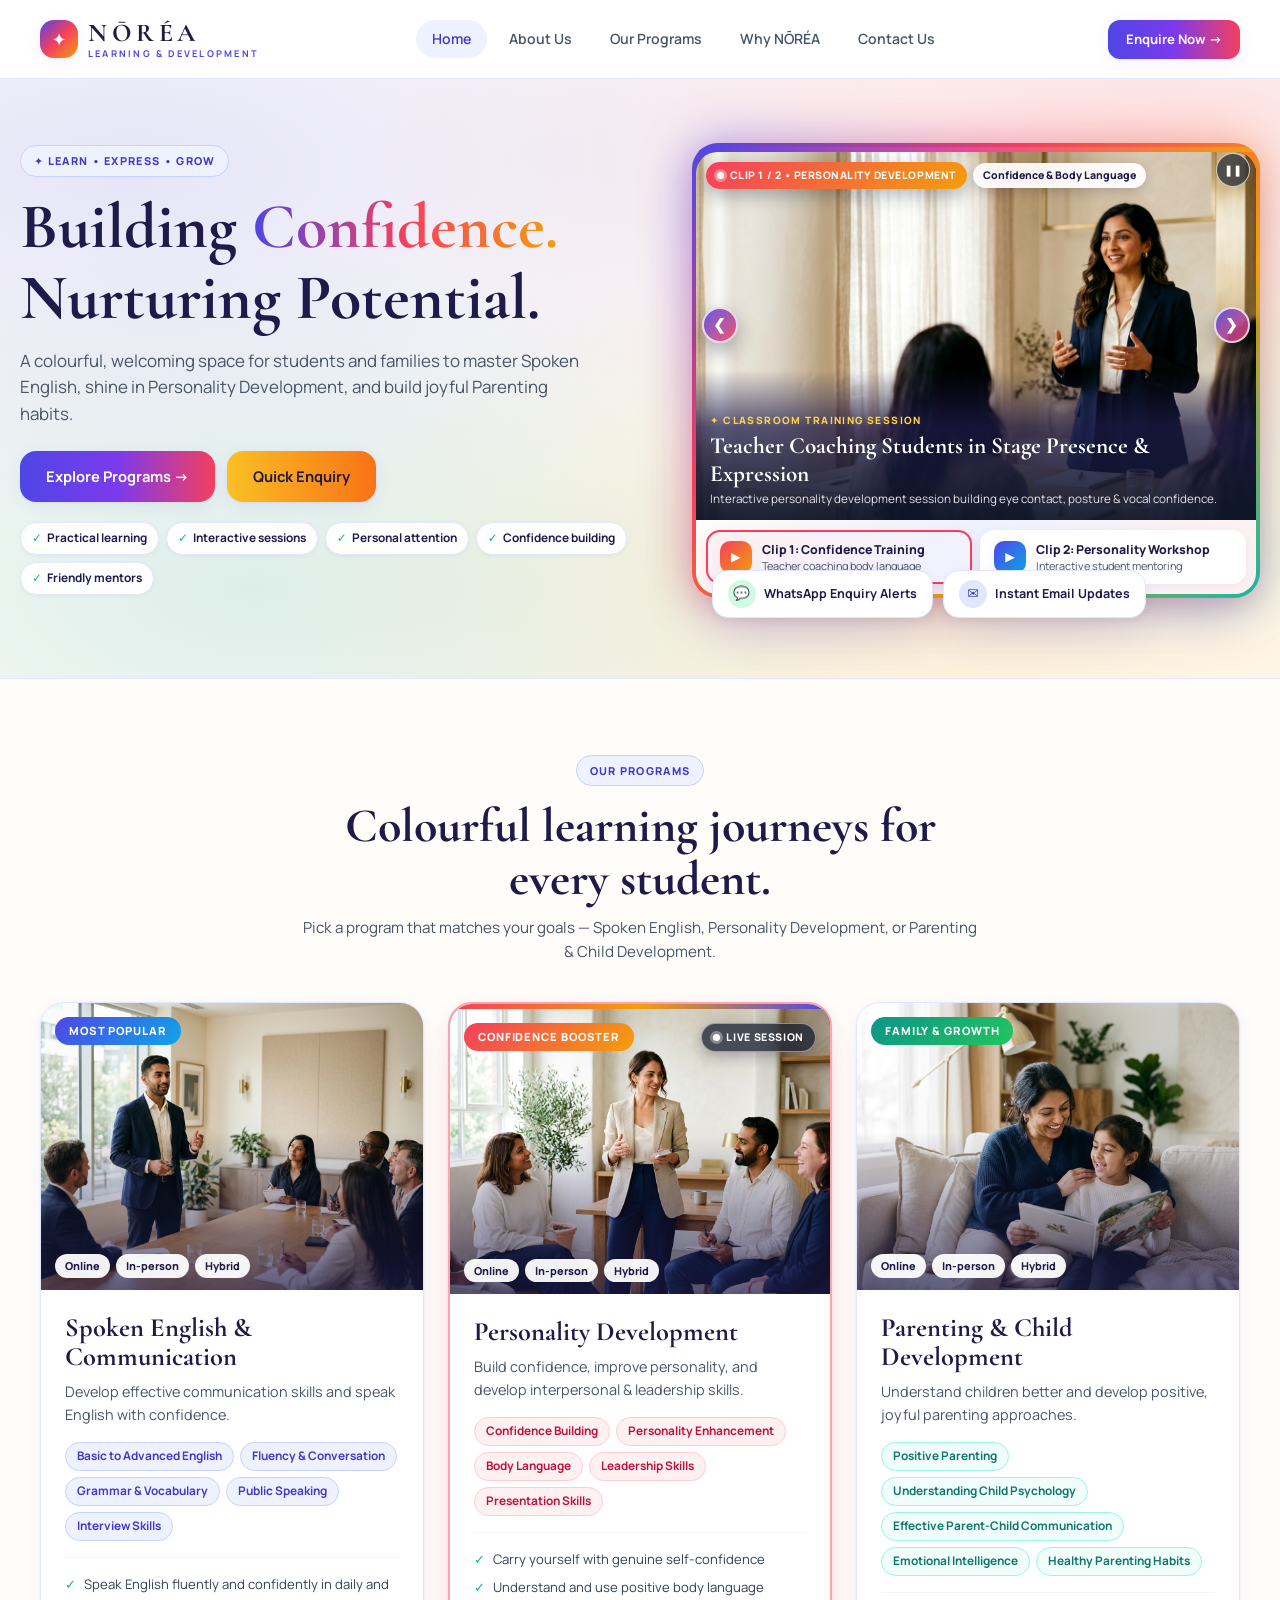
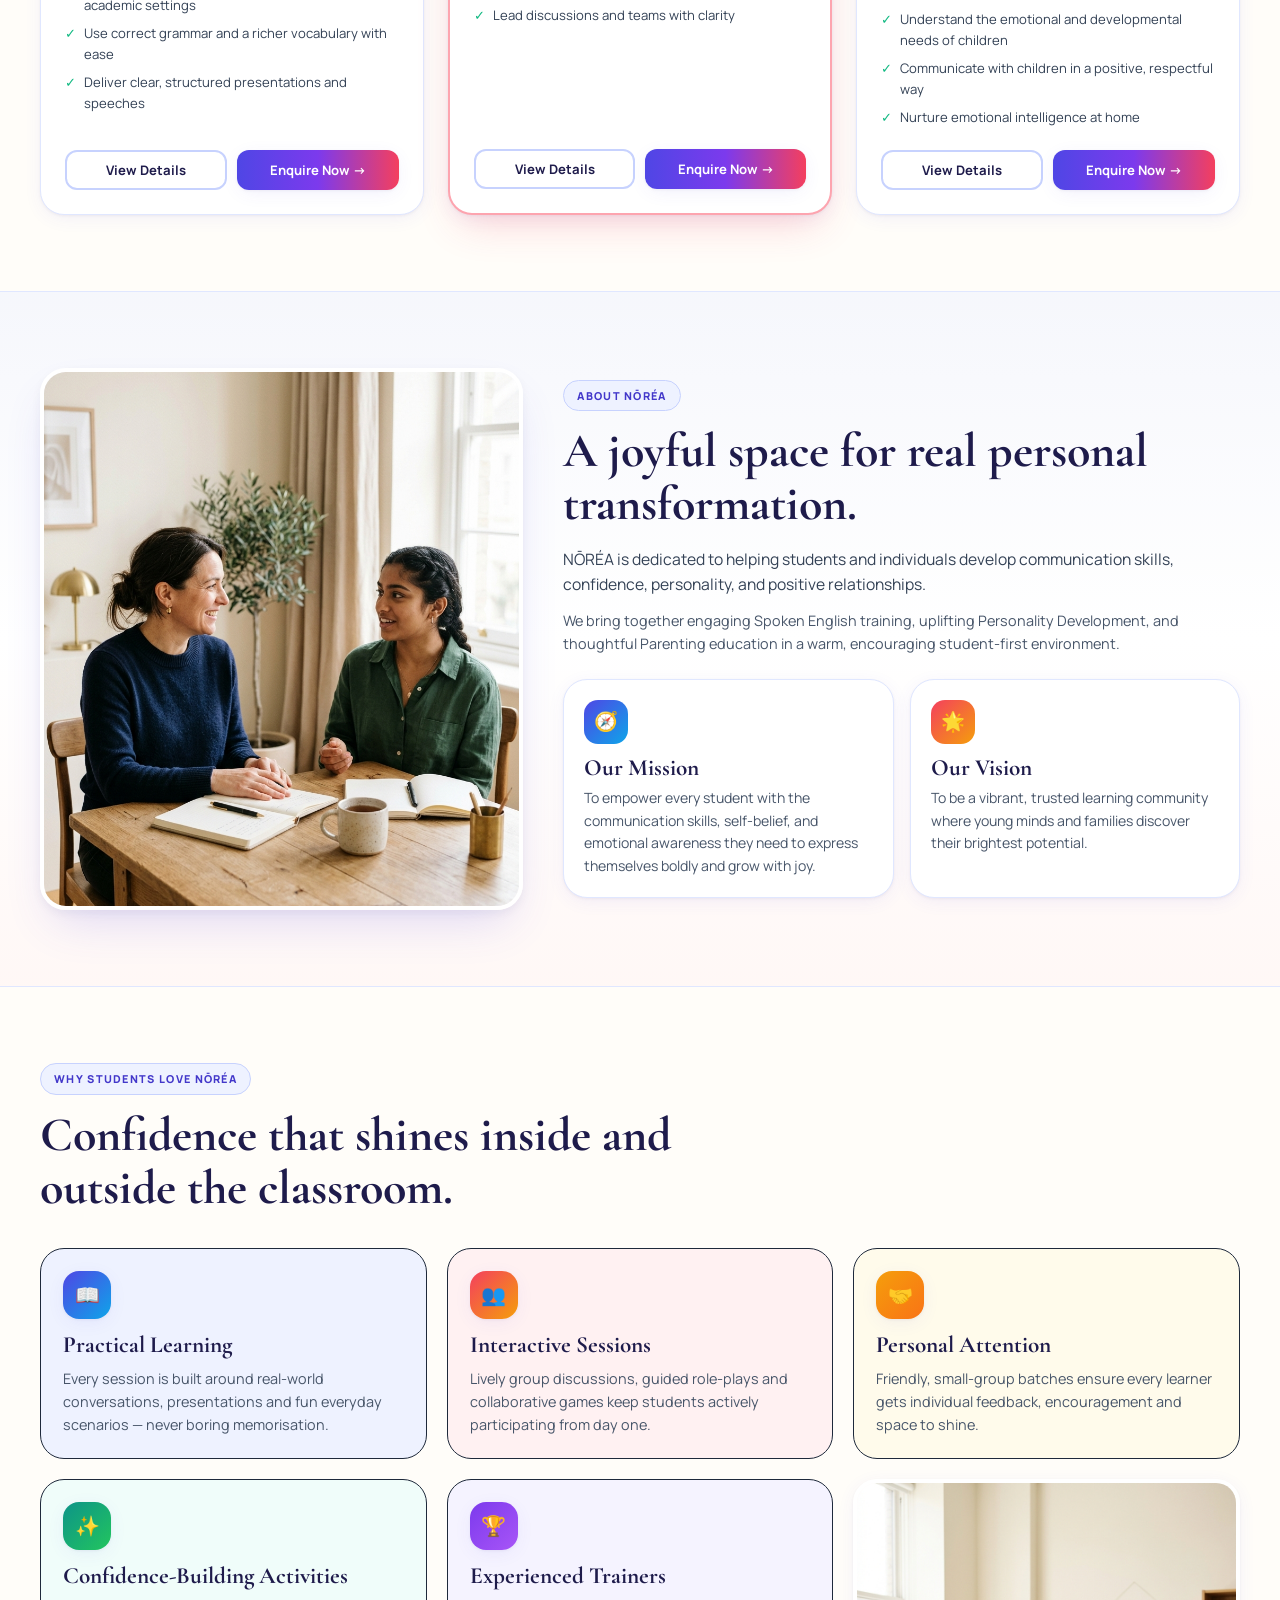
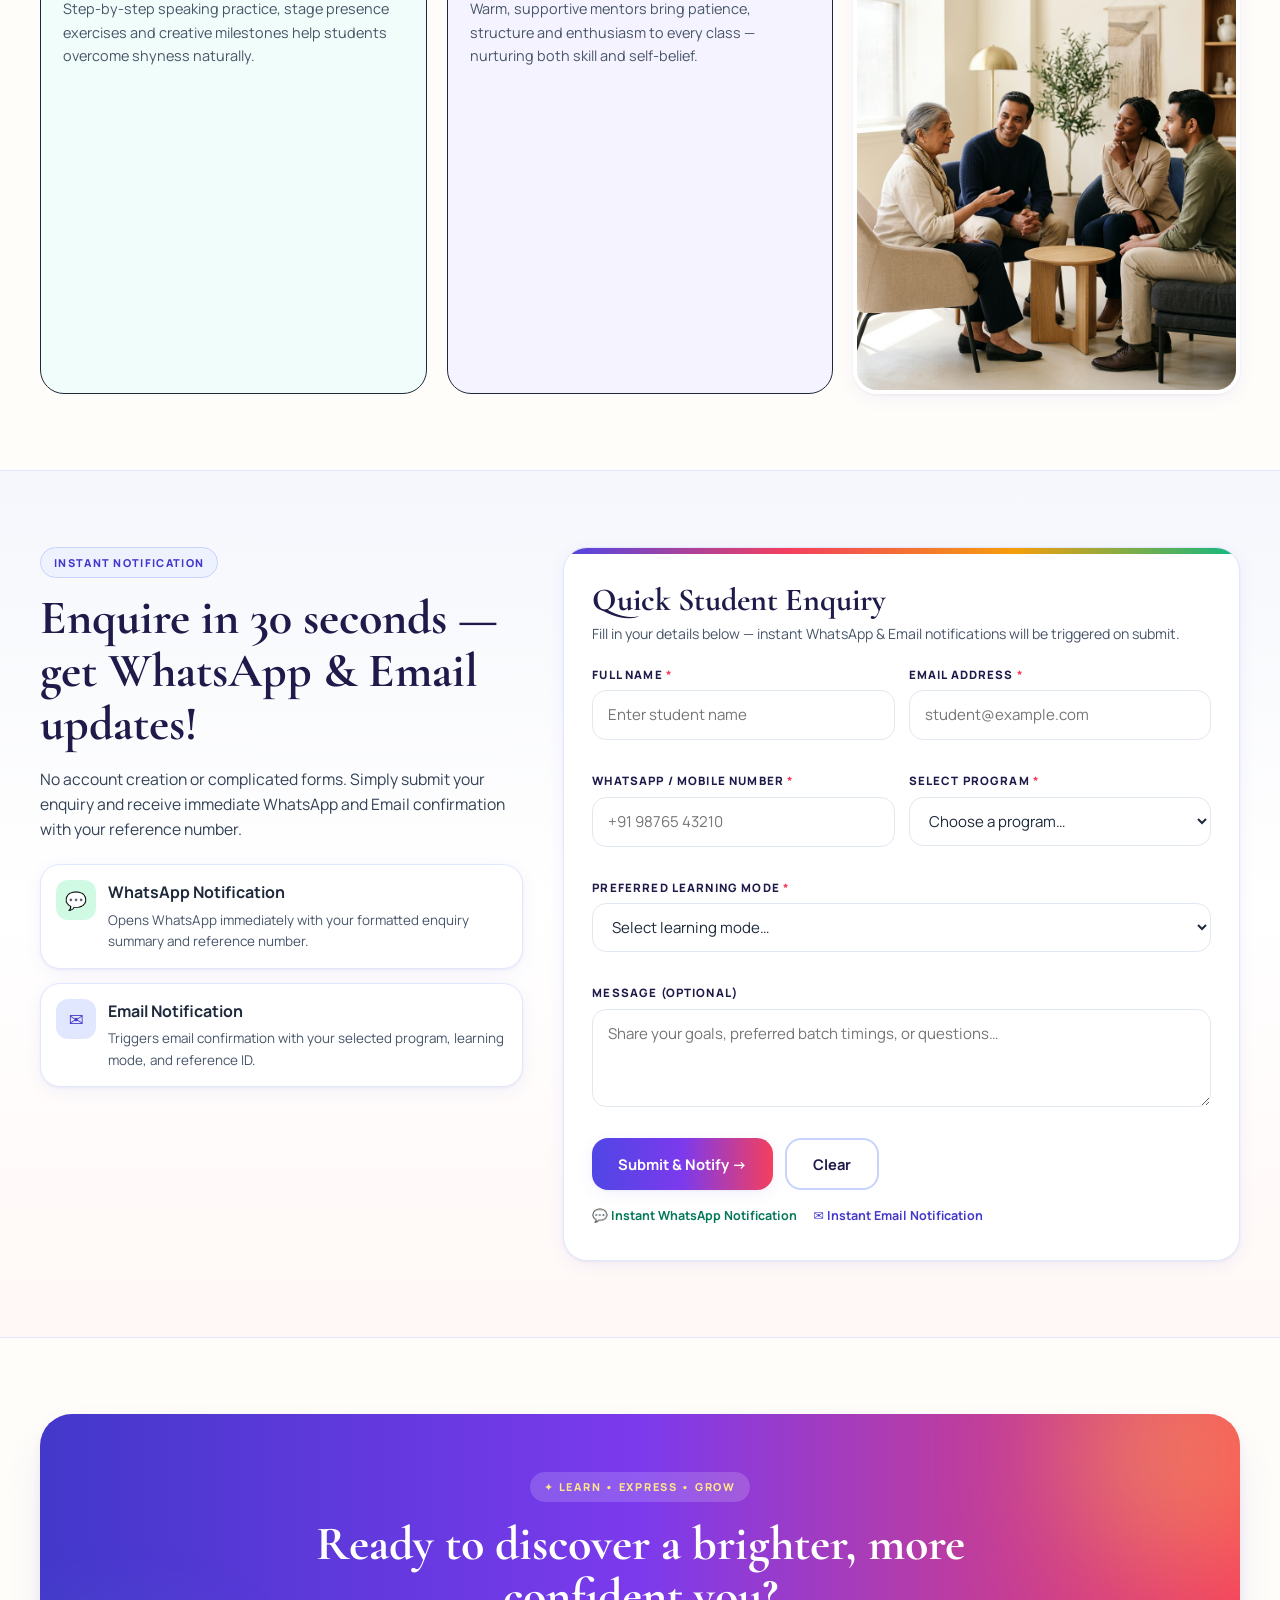
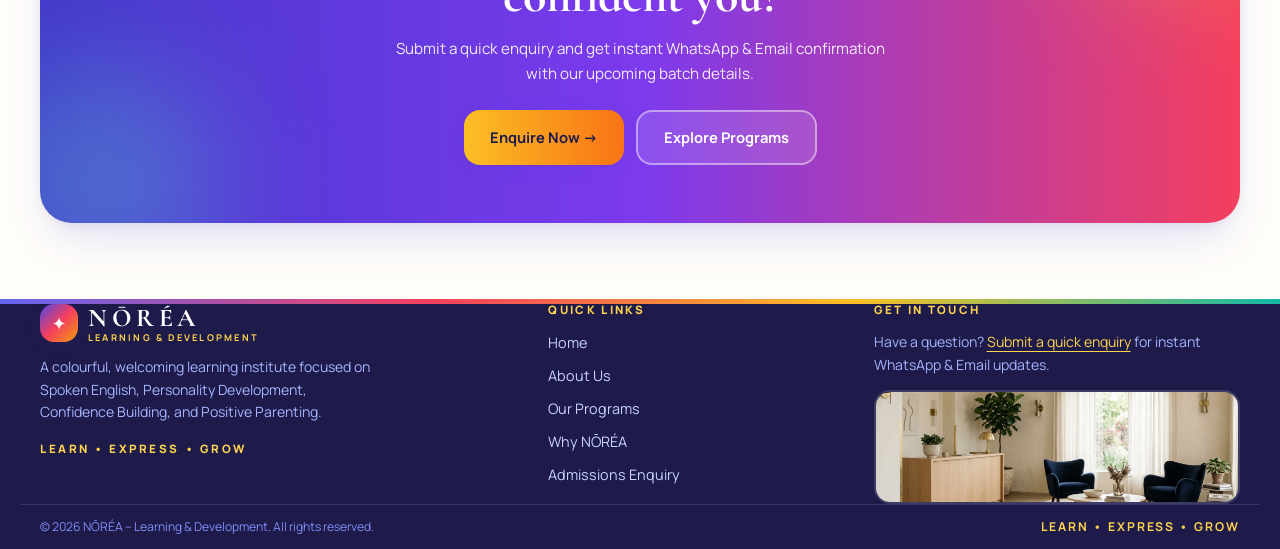
==== commit fcfc74ea: "Add live classroom training video to centre Personality Development program card" ====
--- a/norea-html/index.html
+++ b/norea-html/index.html
@@ -16,7 +16,7 @@
       href="https://fonts.googleapis.com/css2?family=Cormorant+Garamond:wght@500;600;700&family=Manrope:wght@400;500;600;700;800&display=swap"
       rel="stylesheet"
     />
-    <link rel="stylesheet" href="styles.css?v=3" />
+    <link rel="stylesheet" href="styles.css?v=4" />
   </head>
   <body>
     <!-- Toast -->
@@ -520,6 +520,6 @@
       </div>
     </div>
 
-    <script src="script.js?v=3"></script>
+    <script src="script.js?v=4"></script>
   </body>
 </html>
--- a/norea-html/styles.css
+++ b/norea-html/styles.css
@@ -573,15 +573,56 @@
 /* Programs */
 .programs-grid { display: grid; grid-template-columns: minmax(0, 1fr); gap: 24px; }
 .program-card {
+  position: relative;
   display: flex;
   flex-direction: column;
   overflow: hidden;
   transition: transform 0.25s, box-shadow 0.25s;
 }
 .program-card:hover { transform: translateY(-6px); box-shadow: var(--shadow-lift); }
-.prog-media { position: relative; aspect-ratio: 4 / 3; overflow: hidden; }
-.prog-media img { width: 100%; height: 100%; object-fit: cover; transition: transform 0.6s; }
-.program-card:hover .prog-media img { transform: scale(1.05); }
+.program-card-featured {
+  border: 2px solid #fda4af;
+  box-shadow: 0 18px 42px -12px rgba(244, 63, 94, 0.24), var(--shadow-soft);
+}
+.prog-rainbow-bar {
+  height: 5px;
+  background: linear-gradient(90deg, #f43f5e, #f59e0b, #4f46e5, #10b981, #f43f5e);
+  background-size: 200% 100%;
+  animation: rainbowShift 6s linear infinite;
+}
+.prog-media { position: relative; aspect-ratio: 4 / 3; overflow: hidden; background: #1e1b4b; }
+.prog-media img,
+.prog-media .prog-video {
+  width: 100%;
+  height: 100%;
+  object-fit: cover;
+  transition: transform 0.6s;
+}
+.prog-media .prog-video {
+  filter: saturate(1.16) contrast(1.04);
+}
+.program-card:hover .prog-media img,
+.program-card:hover .prog-media .prog-video { transform: scale(1.05); }
+.prog-live-pill {
+  position: absolute;
+  top: 14px;
+  right: 14px;
+  z-index: 3;
+  display: inline-flex;
+  align-items: center;
+  gap: 6px;
+  padding: 5px 11px;
+  border-radius: 999px;
+  background: rgba(15, 23, 42, 0.72);
+  backdrop-filter: blur(8px);
+  border: 1px solid rgba(255, 255, 255, 0.45);
+  color: #fff;
+  font-size: 0.66rem;
+  font-weight: 800;
+  letter-spacing: 0.06em;
+  text-transform: uppercase;
+  box-shadow: 0 4px 14px rgba(15, 23, 42, 0.28);
+}
 .prog-overlay {
   position: absolute;
   inset: 0;
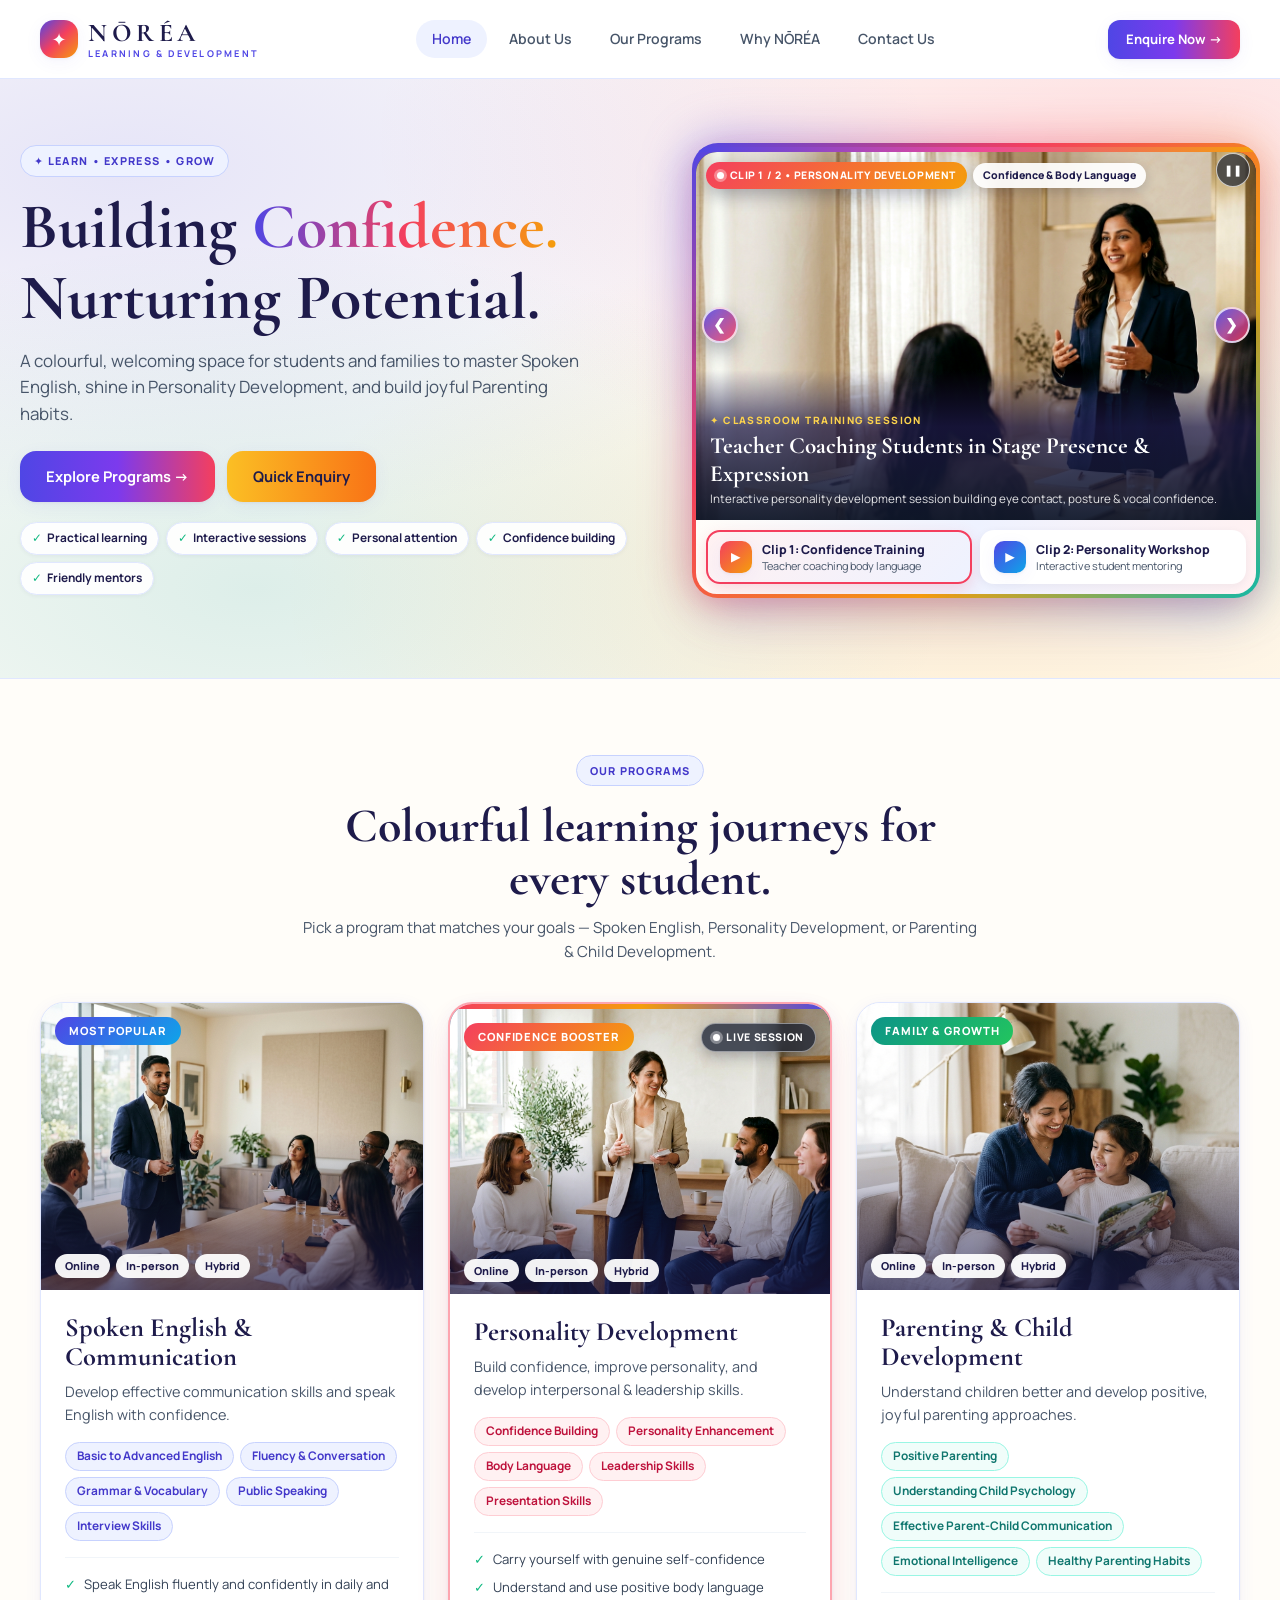
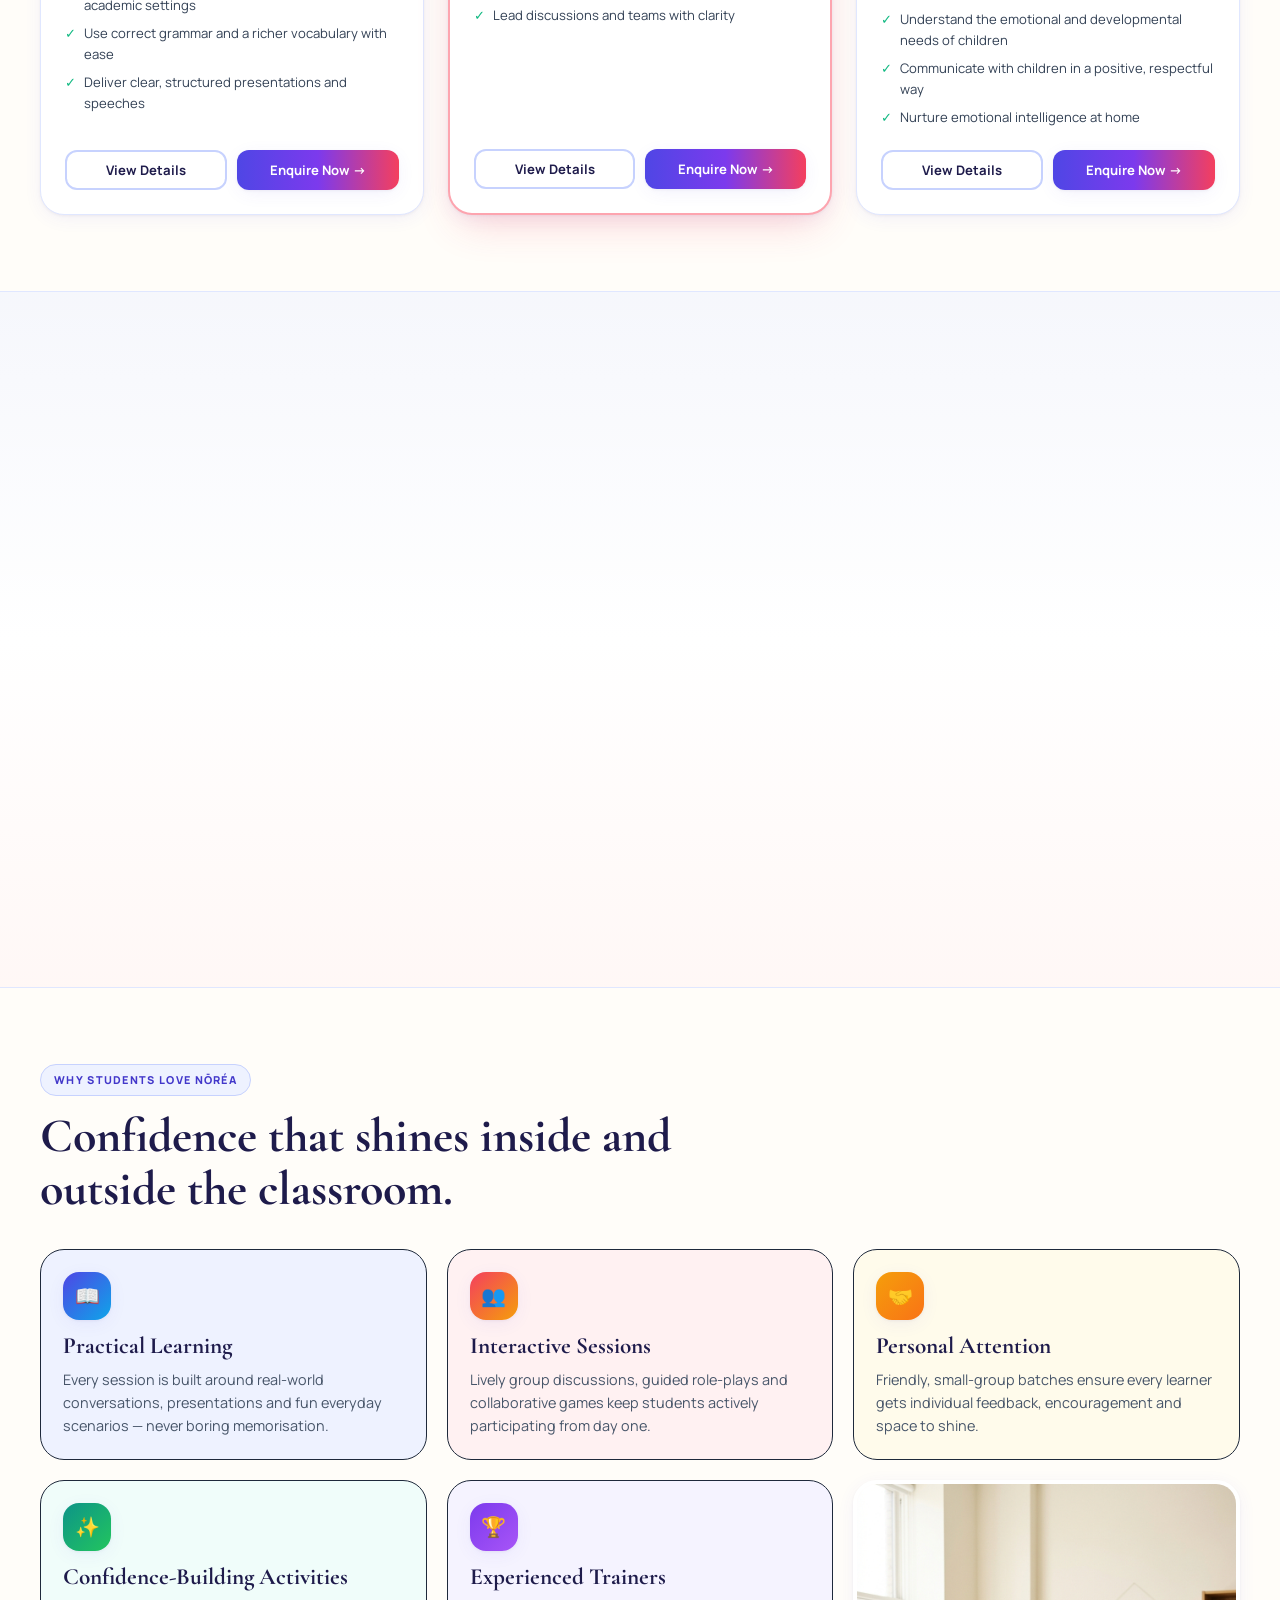
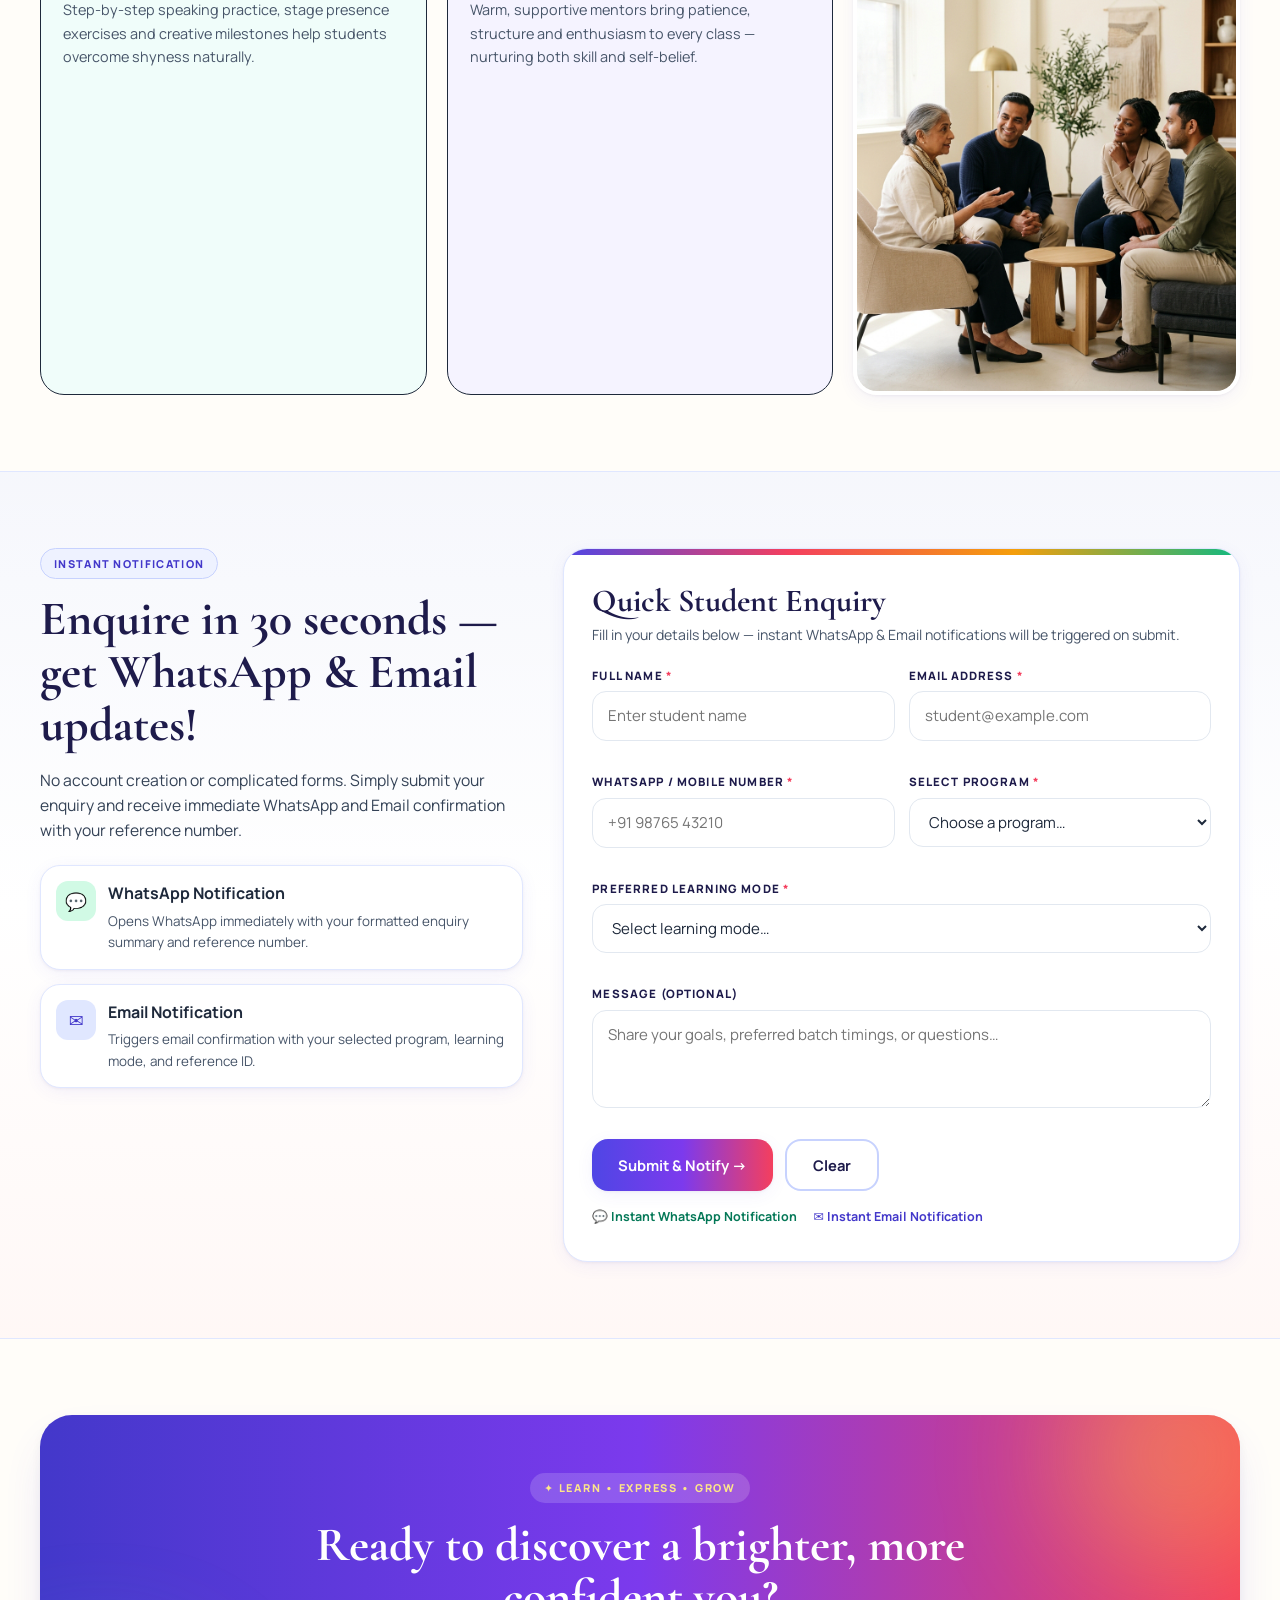
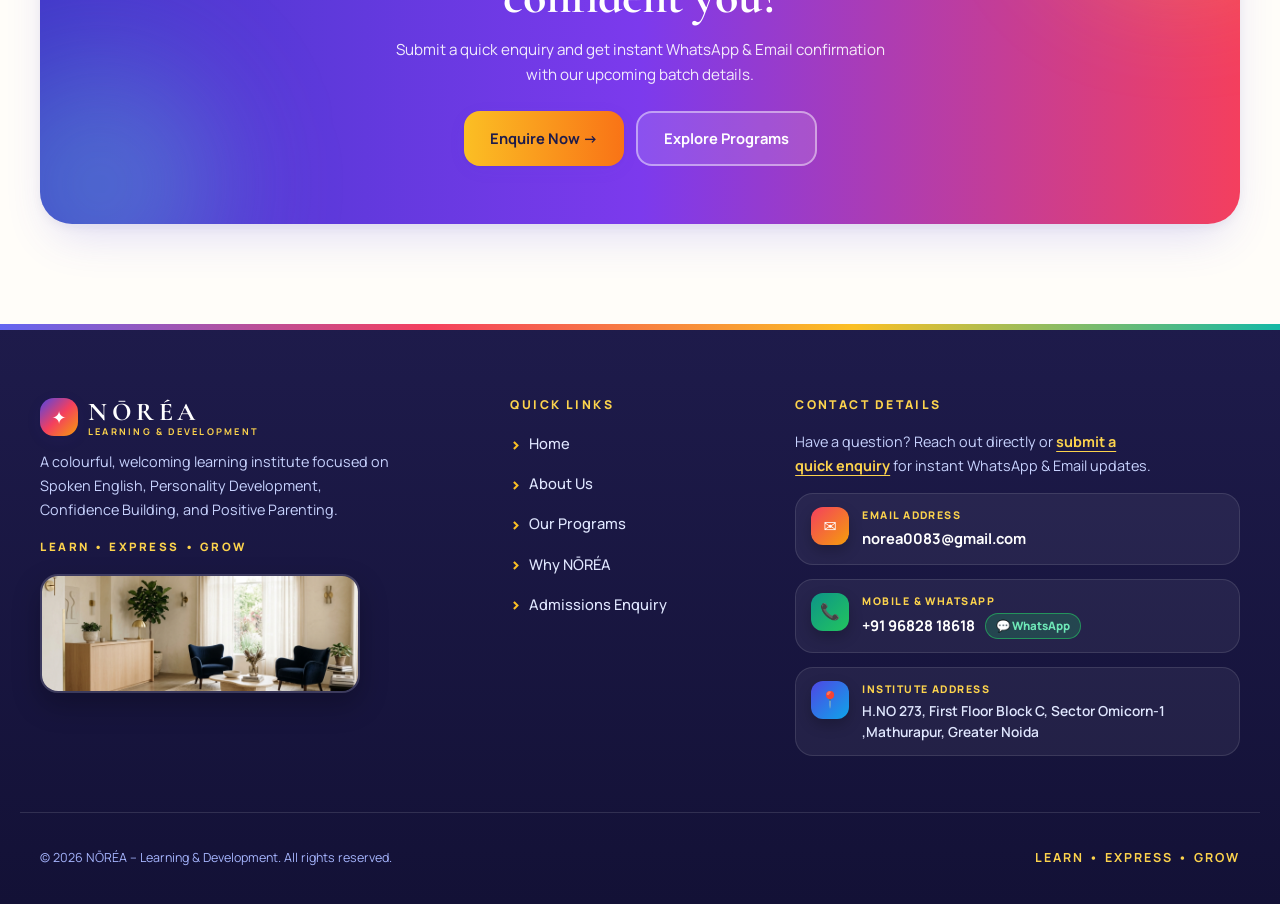
==== commit e3b9e7e2: "Update About animation, remove hero badges, improve footer spacing and contact notifications" ====
--- a/norea-html/index.html
+++ b/norea-html/index.html
@@ -16,7 +16,7 @@
       href="https://fonts.googleapis.com/css2?family=Cormorant+Garamond:wght@500;600;700&family=Manrope:wght@400;500;600;700;800&display=swap"
       rel="stylesheet"
     />
-    <link rel="stylesheet" href="styles.css?v=4" />
+    <link rel="stylesheet" href="styles.css?v=8" />
   </head>
   <body>
     <!-- Toast -->
@@ -175,17 +175,6 @@
                 </button>
               </div>
             </div>
-
-            <div class="floating-badges">
-              <div class="float-badge">
-                <span class="float-icon float-wa">&#128172;</span>
-                <span>WhatsApp Enquiry Alerts</span>
-              </div>
-              <div class="float-badge">
-                <span class="float-icon float-mail">&#9993;</span>
-                <span>Instant Email Updates</span>
-              </div>
-            </div>
           </div>
         </div>
       </section>
@@ -210,8 +199,18 @@
       <section id="about" class="section section-tinted">
         <div class="container">
           <div class="about-grid">
-            <div class="about-photo reveal">
-              <img src="images/about.jpg" alt="Friendly mentoring at NŌRÉA" loading="lazy" />
+            <div class="about-photo reveal" id="aboutPhotoCard">
+              <img
+                src="images/about.jpg"
+                alt="Friendly mentoring at NŌRÉA"
+                id="aboutSourceImg"
+                class="about-source-img"
+              />
+              <canvas
+                id="aboutLiveCanvas"
+                class="about-live-canvas"
+                aria-label="Video of mentor politely explaining to student at NŌRÉA"
+              ></canvas>
             </div>
             <div class="about-copy reveal">
               <span class="pill-eyebrow">About NŌRÉA</span>
@@ -467,7 +466,7 @@
     <footer class="site-footer">
       <div class="footer-rainbow"></div>
       <div class="container footer-grid">
-        <div>
+        <div class="footer-col-brand">
           <a href="#home" class="logo">
             <span class="logo-mark" aria-hidden="true">✦</span>
             <span class="logo-text">
@@ -480,9 +479,12 @@
             Building, and Positive Parenting.
           </p>
           <p class="footer-tag">LEARN • EXPRESS • GROW</p>
-        </div>
-
-        <div>
+          <div class="footer-lounge">
+            <img src="images/contact.jpg" alt="NŌRÉA learning lounge" loading="lazy" />
+          </div>
+        </div>
+
+        <div class="footer-col-links">
           <h4 class="footer-heading">Quick Links</h4>
           <ul class="footer-links">
             <li><a href="#home">Home</a></li>
@@ -493,15 +495,49 @@
           </ul>
         </div>
 
-        <div>
-          <h4 class="footer-heading">Get In Touch</h4>
-          <p class="footer-about">
-            Have a question? <a href="#enquiry" class="footer-accent-link">Submit a quick enquiry</a> for instant
-            WhatsApp &amp; Email updates.
+        <div class="footer-col-contact">
+          <h4 class="footer-heading">Contact Details</h4>
+          <p class="footer-about" style="margin-top:0;margin-bottom:16px;">
+            Have a question? Reach out directly or <a href="#enquiry" class="footer-accent-link">submit a quick enquiry</a> for instant WhatsApp &amp; Email updates.
           </p>
-          <div class="footer-lounge">
-            <img src="images/contact.jpg" alt="NŌRÉA learning lounge" loading="lazy" />
-          </div>
+
+          <ul class="footer-contact-list">
+            <li class="footer-contact-item">
+              <span class="footer-contact-icon grad-rose" aria-hidden="true">&#9993;</span>
+              <div class="footer-contact-body">
+                <span class="footer-contact-label">Email Address</span>
+                <a href="mailto:norea0083@gmail.com" class="footer-contact-val">norea0083@gmail.com</a>
+              </div>
+            </li>
+
+            <li class="footer-contact-item">
+              <span class="footer-contact-icon grad-teal" aria-hidden="true">&#128222;</span>
+              <div class="footer-contact-body">
+                <span class="footer-contact-label">Mobile &amp; WhatsApp</span>
+                <div class="footer-phone-links">
+                  <a href="tel:+919682818618" class="footer-contact-val">+91 96828 18618</a>
+                  <a
+                    href="https://wa.me/919682818618"
+                    target="_blank"
+                    rel="noreferrer"
+                    class="footer-wa-chip"
+                  >
+                    &#128172; WhatsApp
+                  </a>
+                </div>
+              </div>
+            </li>
+
+            <li class="footer-contact-item">
+              <span class="footer-contact-icon grad-indigo" aria-hidden="true">&#128205;</span>
+              <div class="footer-contact-body">
+                <span class="footer-contact-label">Institute Address</span>
+                <span class="footer-contact-val address">
+                  H.NO 273, First Floor Block C, Sector Omicorn-1 ,Mathurapur, Greater Noida
+                </span>
+              </div>
+            </li>
+          </ul>
         </div>
       </div>
 
@@ -520,6 +556,6 @@
       </div>
     </div>
 
-    <script src="script.js?v=4"></script>
+    <script src="script.js?v=8"></script>
   </body>
 </html>
--- a/norea-html/styles.css
+++ b/norea-html/styles.css
@@ -706,12 +706,27 @@
 .about-grid { display: grid; grid-template-columns: minmax(0, 1fr); gap: 32px; align-items: center; }
 .about-grid > * { min-width: 0; }
 .about-photo {
-  border-radius: 26px;
+  position: relative;
+  border-radius: 28px;
   overflow: hidden;
   border: 4px solid #fff;
   box-shadow: var(--shadow-lift);
-}
-.about-photo img { width: 100%; aspect-ratio: 4 / 4.5; object-fit: cover; }
+  background: #1e1b4b;
+  aspect-ratio: 4 / 4.5;
+}
+.about-photo .about-source-img {
+  width: 100%;
+  height: 100%;
+  object-fit: cover;
+  display: block;
+}
+.about-photo .about-live-canvas {
+  position: absolute;
+  inset: 0;
+  width: 100%;
+  height: 100%;
+  display: block;
+}
 .body-text { margin: 16px 0 0; font-size: 0.98rem; color: #334155; }
 .muted-text { margin: 12px 0 0; font-size: 0.9rem; color: var(--slate); }
 .mv-grid { display: grid; grid-template-columns: minmax(0, 1fr); gap: 16px; margin-top: 24px; }
@@ -924,35 +939,158 @@
 .cta-content p { margin: 14px auto 0; color: rgba(255, 255, 255, 0.9); max-width: 520px; font-size: 0.95rem; }
 
 /* Footer */
-.site-footer { background: var(--ink); color: #c7d2fe; overflow: hidden; }
-.footer-rainbow { height: 5px; background: linear-gradient(90deg, #6366f1, #f43f5e, #fbbf24, #14b8a6); }
-.footer-grid { display: grid; grid-template-columns: minmax(0, 1fr); gap: 32px; padding: 44px 20px; }
+.site-footer {
+  position: relative;
+  background: linear-gradient(180deg, #1e1b4b 0%, #131136 100%);
+  color: #c7d2fe;
+  overflow: hidden;
+  margin-top: 24px;
+}
+.footer-rainbow { height: 6px; background: linear-gradient(90deg, #6366f1, #f43f5e, #fbbf24, #14b8a6); }
+.footer-grid {
+  display: grid;
+  grid-template-columns: minmax(0, 1fr);
+  gap: 36px;
+  padding-top: 56px;
+  padding-bottom: 48px;
+}
 .footer-grid > * { min-width: 0; }
-.footer-about { margin-top: 14px; font-size: 0.88rem; color: #a5b4fc; max-width: 340px; }
+.footer-about { margin-top: 14px; font-size: 0.9rem; line-height: 1.65; color: #c7d2fe; max-width: 360px; }
 .footer-tag { margin-top: 16px; font-size: 0.72rem; font-weight: 800; letter-spacing: 0.22em; color: #fcd34d; }
 .footer-heading {
   font-family: 'Manrope', sans-serif;
-  font-size: 0.72rem;
+  font-size: 0.76rem;
   font-weight: 800;
   letter-spacing: 0.2em;
   text-transform: uppercase;
   color: #fcd34d;
-  margin-bottom: 14px;
-}
-.footer-links { list-style: none; padding: 0; margin: 0; display: grid; gap: 10px; font-size: 0.9rem; }
-.footer-links a:hover { color: #fff; }
-.footer-accent-link { color: #fcd34d; text-decoration: underline; text-underline-offset: 4px; }
-.footer-lounge { margin-top: 14px; border-radius: 16px; overflow: hidden; border: 2px solid rgba(255, 255, 255, 0.14); }
-.footer-lounge img { width: 100%; height: 110px; object-fit: cover; }
+  margin-bottom: 18px;
+}
+.footer-links { list-style: none; padding: 0; margin: 0; display: grid; gap: 12px; font-size: 0.92rem; }
+.footer-links a {
+  display: inline-flex;
+  align-items: center;
+  gap: 8px;
+  color: #e0e7ff;
+  font-weight: 500;
+  transition: color 0.2s, transform 0.2s;
+}
+.footer-links a::before {
+  content: '›';
+  color: #fbbf24;
+  font-weight: 800;
+  font-size: 1.1rem;
+}
+.footer-links a:hover { color: #fcd34d; transform: translateX(4px); }
+.footer-accent-link { color: #fcd34d; text-decoration: underline; text-underline-offset: 4px; font-weight: 700; }
+.footer-lounge {
+  margin-top: 18px;
+  max-width: 320px;
+  border-radius: 18px;
+  overflow: hidden;
+  border: 2px solid rgba(255, 255, 255, 0.16);
+  box-shadow: 0 12px 28px rgba(0, 0, 0, 0.25);
+}
+.footer-lounge img { width: 100%; height: 115px; object-fit: cover; }
+
+/* Footer Contact List */
+.footer-contact-list {
+  list-style: none;
+  padding: 0;
+  margin: 0;
+  display: grid;
+  gap: 14px;
+}
+.footer-contact-item {
+  display: flex;
+  align-items: flex-start;
+  gap: 13px;
+  padding: 13px 15px;
+  border-radius: 18px;
+  background: rgba(255, 255, 255, 0.06);
+  border: 1px solid rgba(255, 255, 255, 0.11);
+  transition: background 0.2s, border-color 0.2s, transform 0.2s;
+}
+.footer-contact-item:hover {
+  background: rgba(255, 255, 255, 0.1);
+  border-color: rgba(252, 211, 77, 0.4);
+  transform: translateY(-2px);
+}
+.footer-contact-icon {
+  width: 38px;
+  height: 38px;
+  border-radius: 12px;
+  color: #fff;
+  display: inline-flex;
+  align-items: center;
+  justify-content: center;
+  font-size: 1rem;
+  flex-shrink: 0;
+  box-shadow: 0 6px 14px rgba(0, 0, 0, 0.22);
+}
+.footer-contact-body {
+  display: flex;
+  flex-direction: column;
+  gap: 3px;
+  min-width: 0;
+  flex: 1;
+}
+.footer-contact-label {
+  font-size: 0.66rem;
+  font-weight: 800;
+  letter-spacing: 0.14em;
+  text-transform: uppercase;
+  color: #fcd34d;
+}
+.footer-contact-val {
+  font-size: 0.92rem;
+  font-weight: 700;
+  color: #fff;
+  word-break: break-word;
+  transition: color 0.2s;
+}
+a.footer-contact-val:hover { color: #fcd34d; }
+.footer-contact-val.address {
+  font-size: 0.86rem;
+  font-weight: 600;
+  line-height: 1.5;
+  color: #e0e7ff;
+}
+.footer-phone-links {
+  display: flex;
+  flex-wrap: wrap;
+  align-items: center;
+  gap: 10px;
+}
+.footer-wa-chip {
+  display: inline-flex;
+  align-items: center;
+  gap: 5px;
+  padding: 3px 10px;
+  border-radius: 999px;
+  background: rgba(37, 211, 102, 0.2);
+  border: 1px solid rgba(37, 211, 102, 0.55);
+  color: #6ee7b7;
+  font-size: 0.72rem;
+  font-weight: 800;
+  transition: background 0.2s, color 0.2s;
+}
+.footer-wa-chip:hover {
+  background: #25d366;
+  color: #fff;
+}
+
 .footer-bottom {
   border-top: 1px solid rgba(255, 255, 255, 0.12);
-  padding: 20px;
+  padding-top: 22px;
+  padding-bottom: 24px;
   display: flex;
   flex-wrap: wrap;
   justify-content: space-between;
+  align-items: center;
   gap: 10px;
-  font-size: 0.76rem;
-  color: #818cf8;
+  font-size: 0.78rem;
+  color: #a5b4fc;
 }
 .footer-tag-sm { color: #fcd34d; font-weight: 700; letter-spacing: 0.16em; }
 
@@ -1067,7 +1205,8 @@
 
 /* Responsive Tablet & Up */
 @media (min-width: 640px) {
-  .container { padding: 0 20px; }
+  .container { padding-left: 20px; padding-right: 20px; }
+  .footer-grid { padding-top: 68px; padding-bottom: 56px; }
   .hero-section { padding: 64px 0 80px; }
   .lead { font-size: 1.06rem; max-width: 560px; }
   .section { padding: 76px 0; }
@@ -1096,5 +1235,5 @@
   .about-grid { grid-template-columns: minmax(0, 5fr) minmax(0, 7fr); gap: 40px; }
   .why-grid { grid-template-columns: repeat(3, minmax(0, 1fr)); }
   .enquiry-grid { grid-template-columns: minmax(0, 5fr) minmax(0, 7fr); gap: 40px; }
-  .footer-grid { grid-template-columns: minmax(0, 1.3fr) minmax(0, 0.8fr) minmax(0, 1fr); }
-}
+  .footer-grid { grid-template-columns: minmax(0, 1.15fr) minmax(0, 0.65fr) minmax(0, 1.2fr); gap: 44px; }
+}
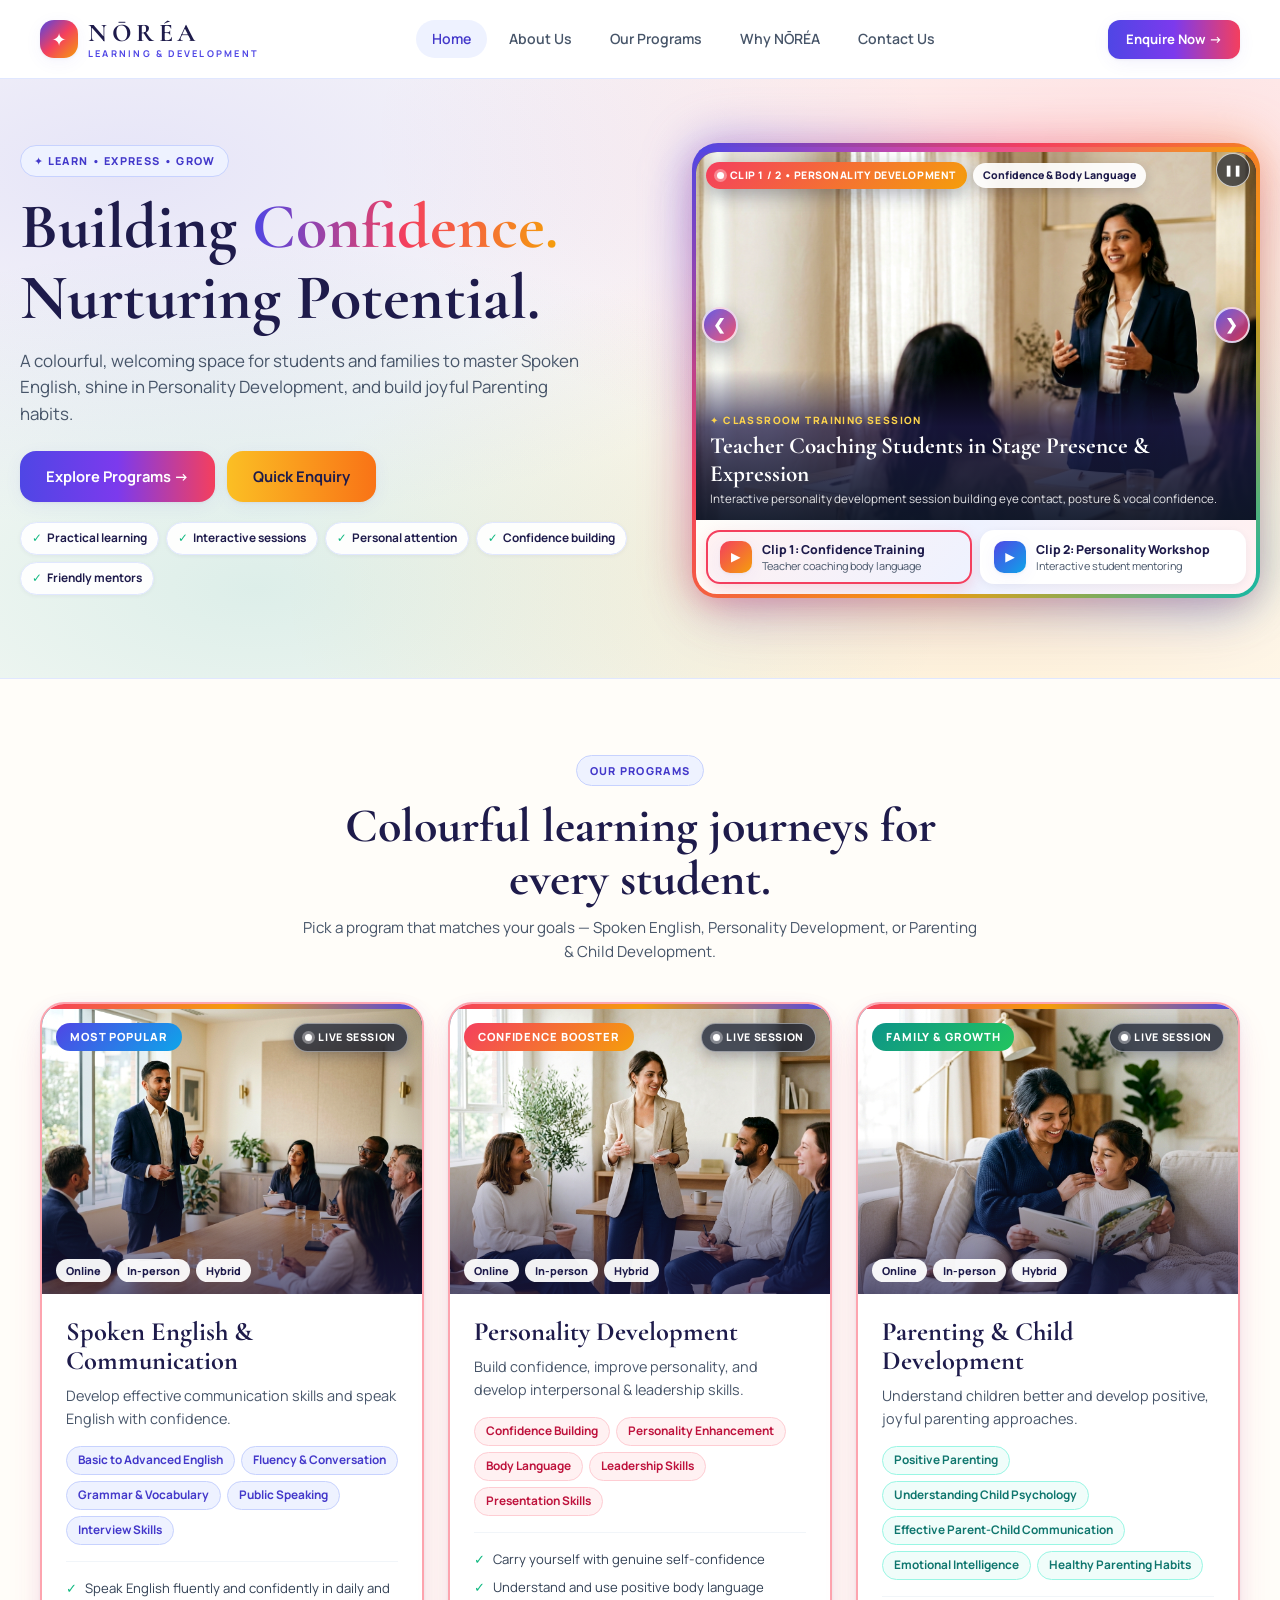
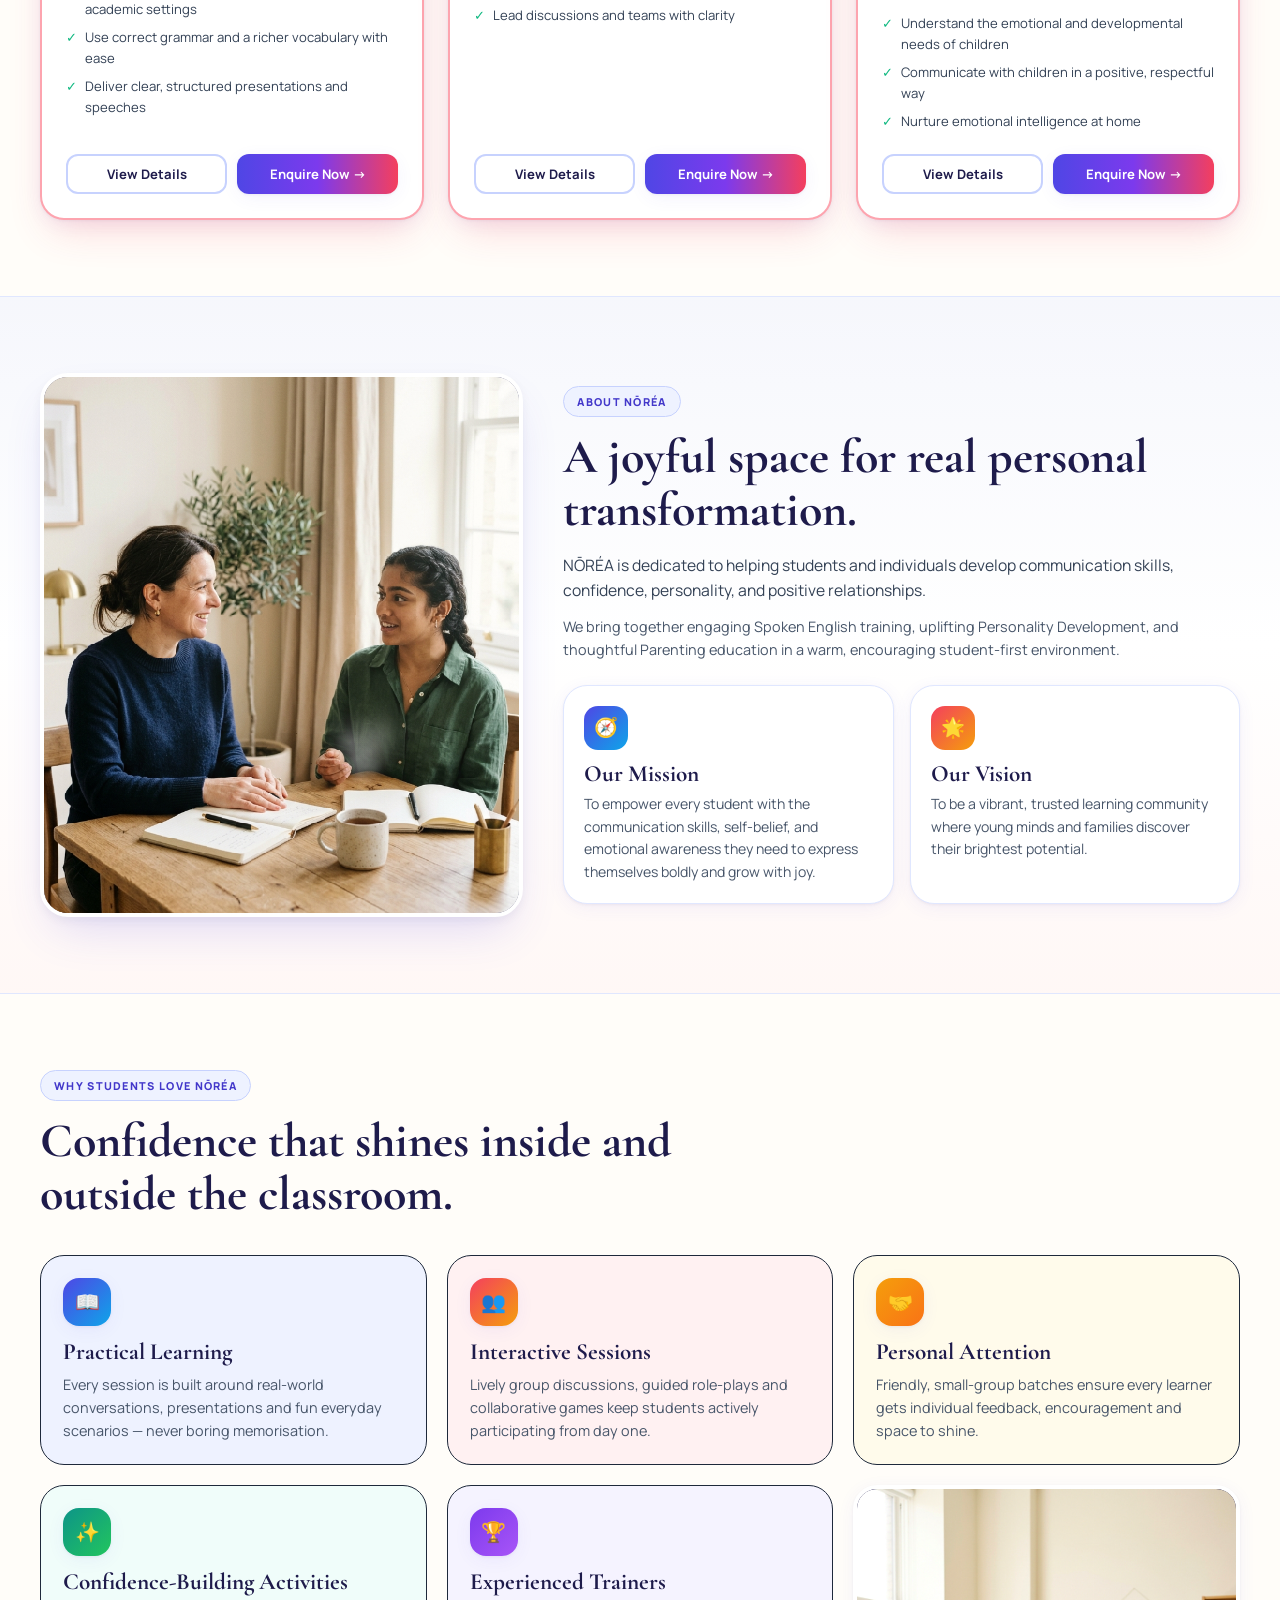
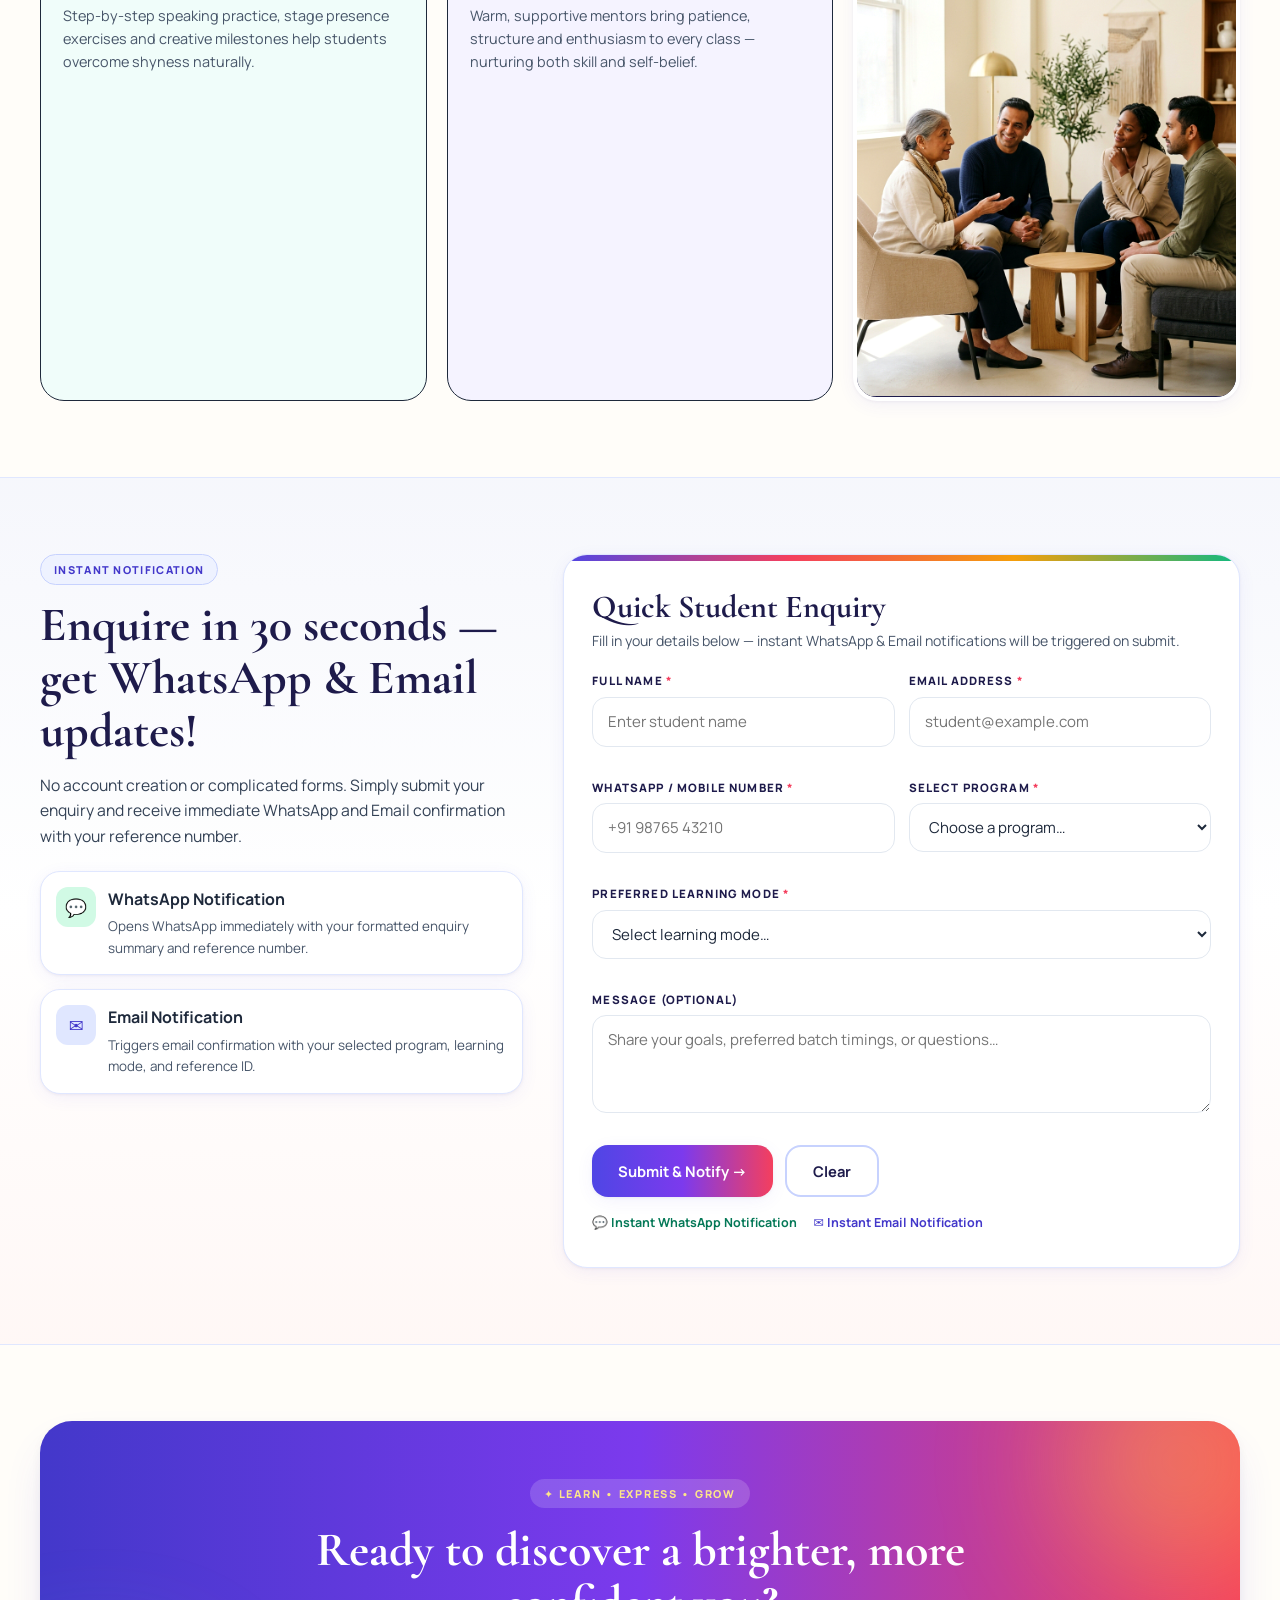
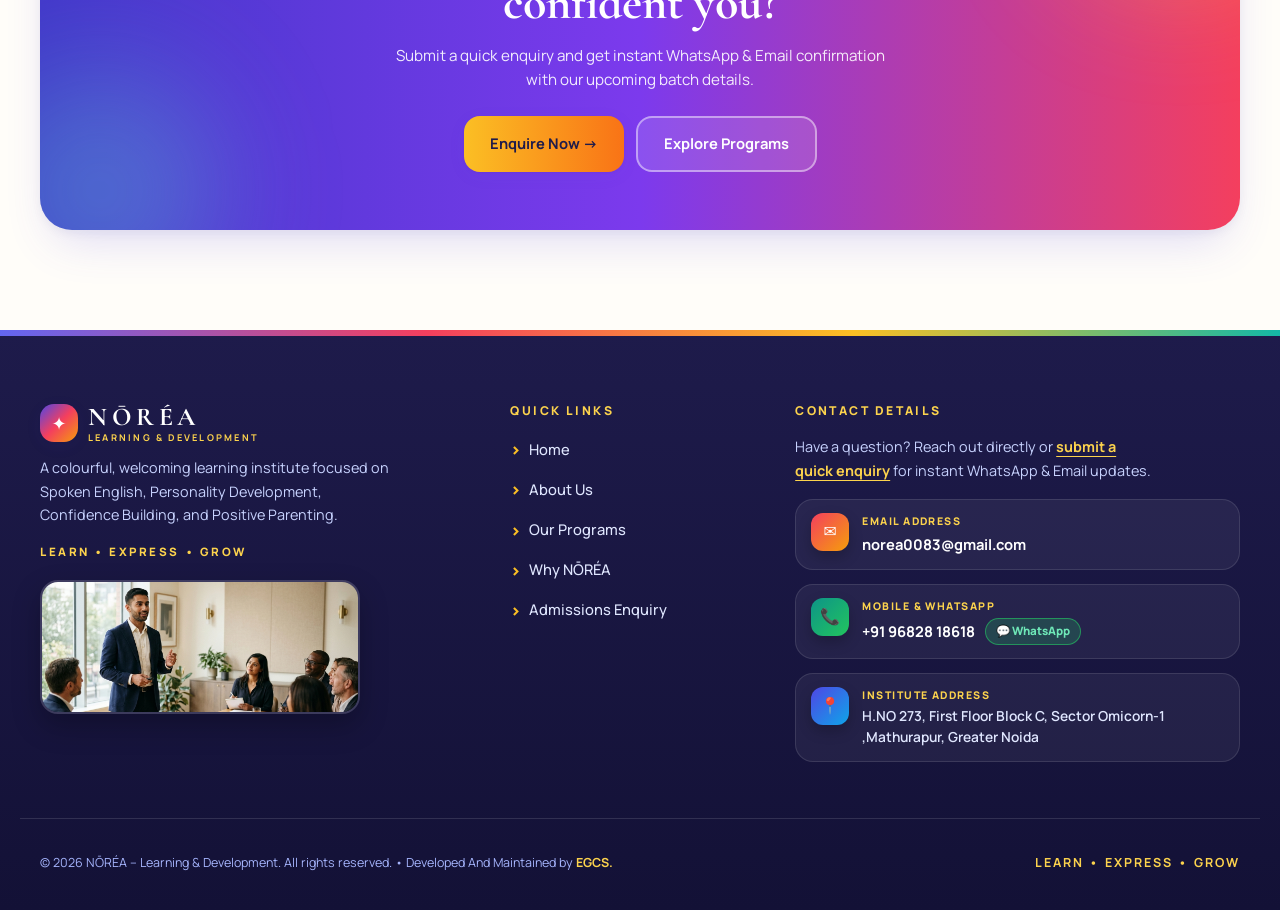
==== commit 7caa95d0: "Add videos to all program cards and Why NOREA discussion card, update footer image and EGCS copyrigh" ====
--- a/norea-html/index.html
+++ b/norea-html/index.html
@@ -16,7 +16,7 @@
       href="https://fonts.googleapis.com/css2?family=Cormorant+Garamond:wght@500;600;700&family=Manrope:wght@400;500;600;700;800&display=swap"
       rel="stylesheet"
     />
-    <link rel="stylesheet" href="styles.css?v=8" />
+    <link rel="stylesheet" href="styles.css?v=13" />
   </head>
   <body>
     <!-- Toast -->
@@ -297,7 +297,16 @@
               </p>
             </article>
             <article class="why-photo-card reveal">
-              <img src="images/why-norea.jpg" alt="Interactive student circle at NŌRÉA" loading="lazy" />
+              <video
+                class="why-video"
+                src="https://assets.mixkit.co/videos/4813/4813-720.mp4"
+                poster="images/why-norea.jpg"
+                autoplay
+                loop
+                muted
+                playsinline
+                preload="metadata"
+              ></video>
             </article>
           </div>
         </div>
@@ -480,7 +489,7 @@
           </p>
           <p class="footer-tag">LEARN • EXPRESS • GROW</p>
           <div class="footer-lounge">
-            <img src="images/contact.jpg" alt="NŌRÉA learning lounge" loading="lazy" />
+            <img src="images/program-spoken-english.jpg" alt="Professionals discussing at NŌRÉA" loading="lazy" />
           </div>
         </div>
 
@@ -542,7 +551,10 @@
       </div>
 
       <div class="container footer-bottom">
-        <p>&copy; <span id="year"></span> NŌRÉA – Learning &amp; Development. All rights reserved.</p>
+        <p>
+          &copy; <span id="year"></span> NŌRÉA – Learning &amp; Development. All rights reserved. &bull; Developed And
+          Maintained by <strong style="color: #fcd34d;">EGCS.</strong>
+        </p>
         <p class="footer-tag-sm">LEARN • EXPRESS • GROW</p>
       </div>
     </footer>
@@ -556,6 +568,6 @@
       </div>
     </div>
 
-    <script src="script.js?v=8"></script>
+    <script src="script.js?v=13"></script>
   </body>
 </html>
--- a/norea-html/styles.css
+++ b/norea-html/styles.css
@@ -768,13 +768,26 @@
 .why-card h3 { margin-top: 14px; font-size: 1.45rem; font-weight: 700; }
 .why-card p { margin: 8px 0 0; font-size: 0.9rem; color: var(--slate); }
 .why-photo-card {
+  position: relative;
   min-width: 0;
   border-radius: 24px;
   overflow: hidden;
   border: 4px solid #fff;
   box-shadow: var(--shadow-soft);
-}
-.why-photo-card img { width: 100%; height: 100%; min-height: 220px; object-fit: cover; }
+  min-height: 260px;
+  background: #1e1b4b;
+}
+.why-photo-card img,
+.why-photo-card .why-video {
+  width: 100%;
+  height: 100%;
+  min-height: 260px;
+  object-fit: cover;
+  display: block;
+}
+.why-photo-card .why-video {
+  filter: saturate(1.14) contrast(1.03);
+}
 
 /* Enquiry Form */
 .enquiry-grid { display: grid; grid-template-columns: minmax(0, 1fr); gap: 32px; align-items: start; }
@@ -991,7 +1004,7 @@
   border: 2px solid rgba(255, 255, 255, 0.16);
   box-shadow: 0 12px 28px rgba(0, 0, 0, 0.25);
 }
-.footer-lounge img { width: 100%; height: 115px; object-fit: cover; }
+.footer-lounge img { width: 100%; height: 130px; object-fit: cover; object-position: center 35%; }
 
 /* Footer Contact List */
 .footer-contact-list {
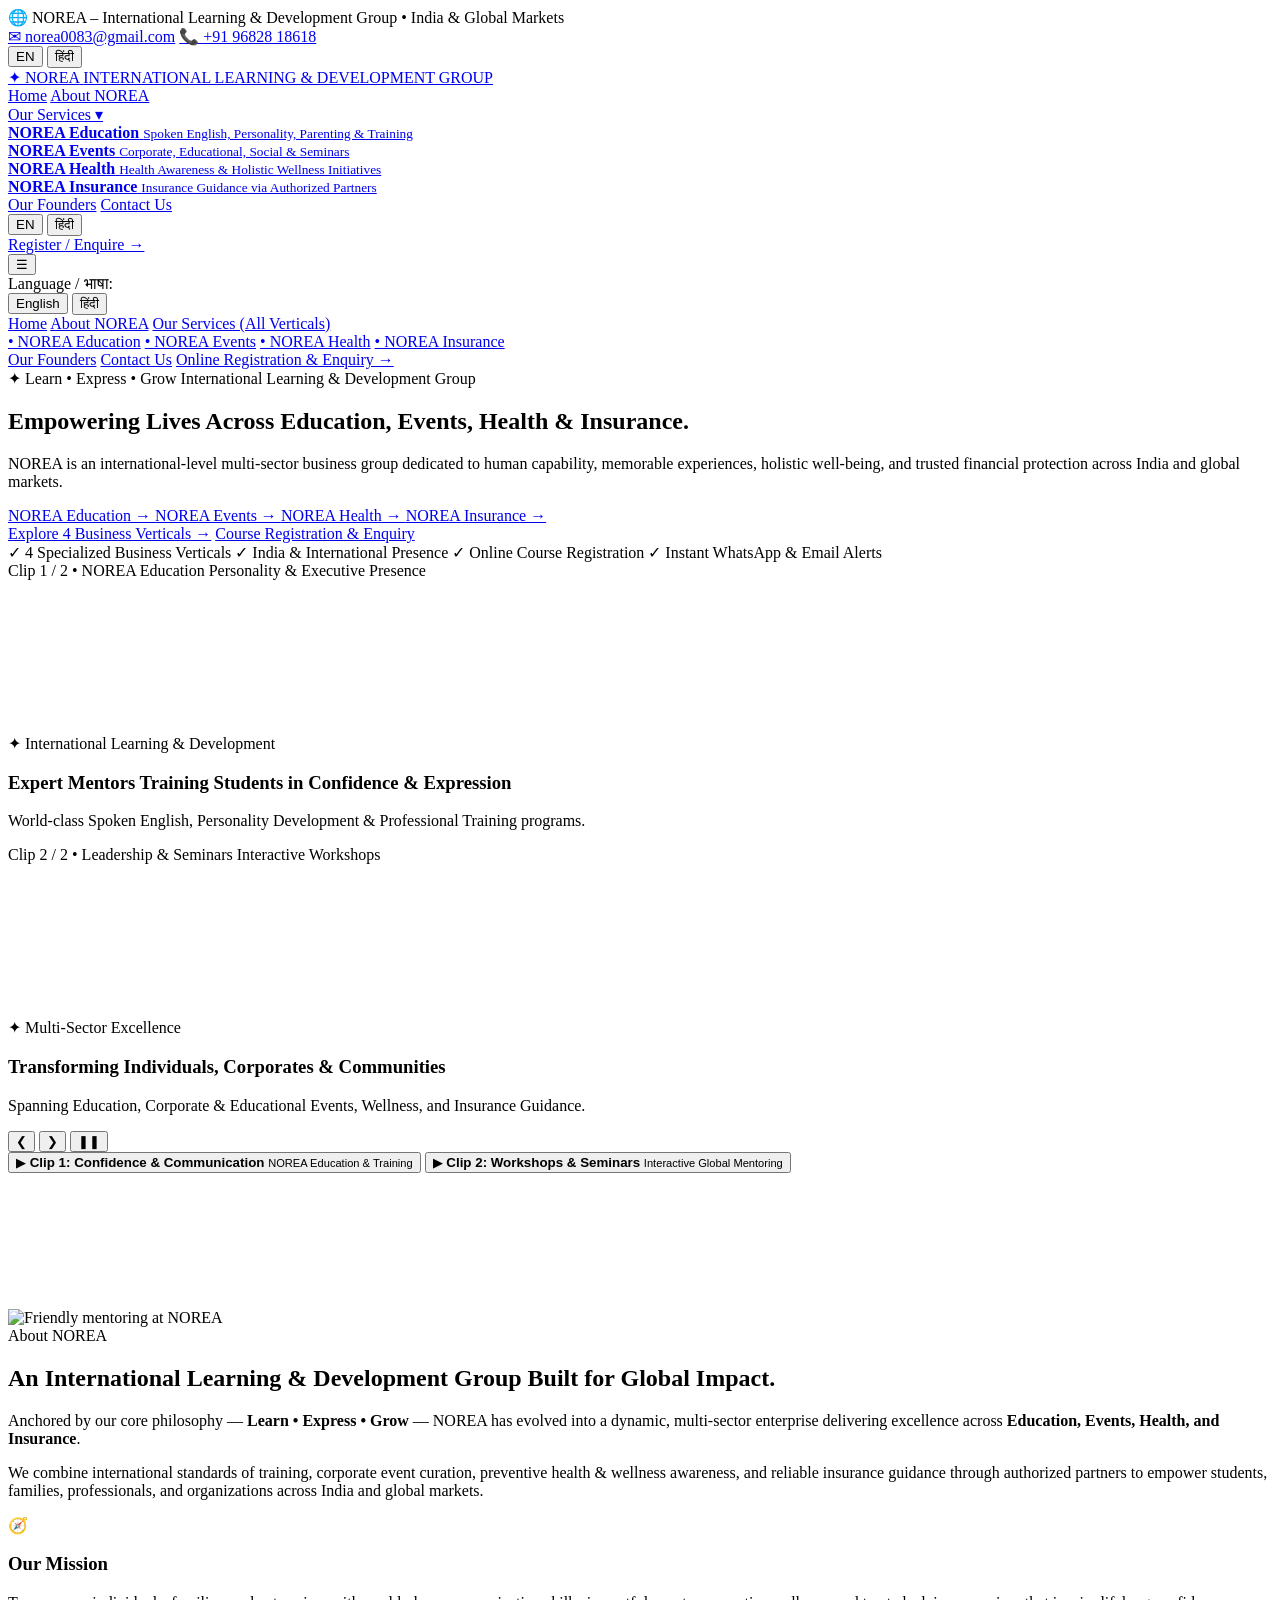
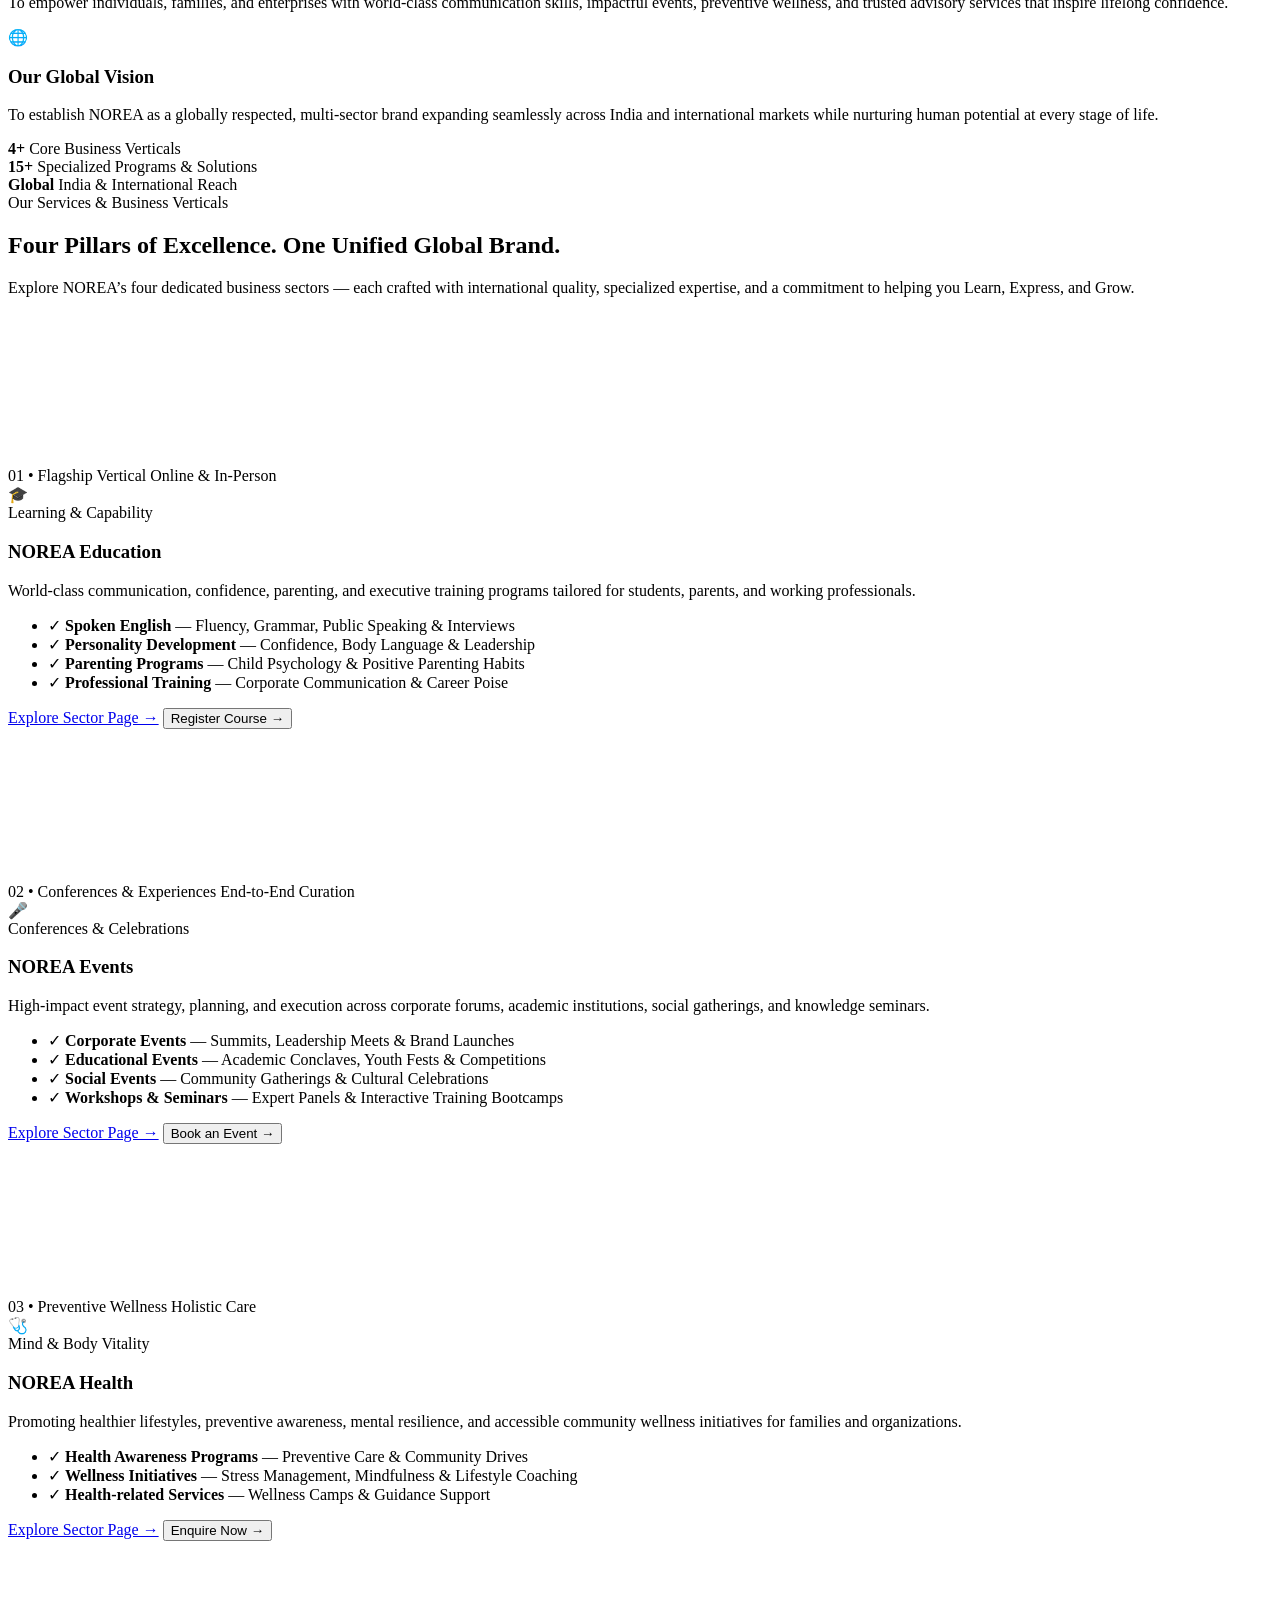
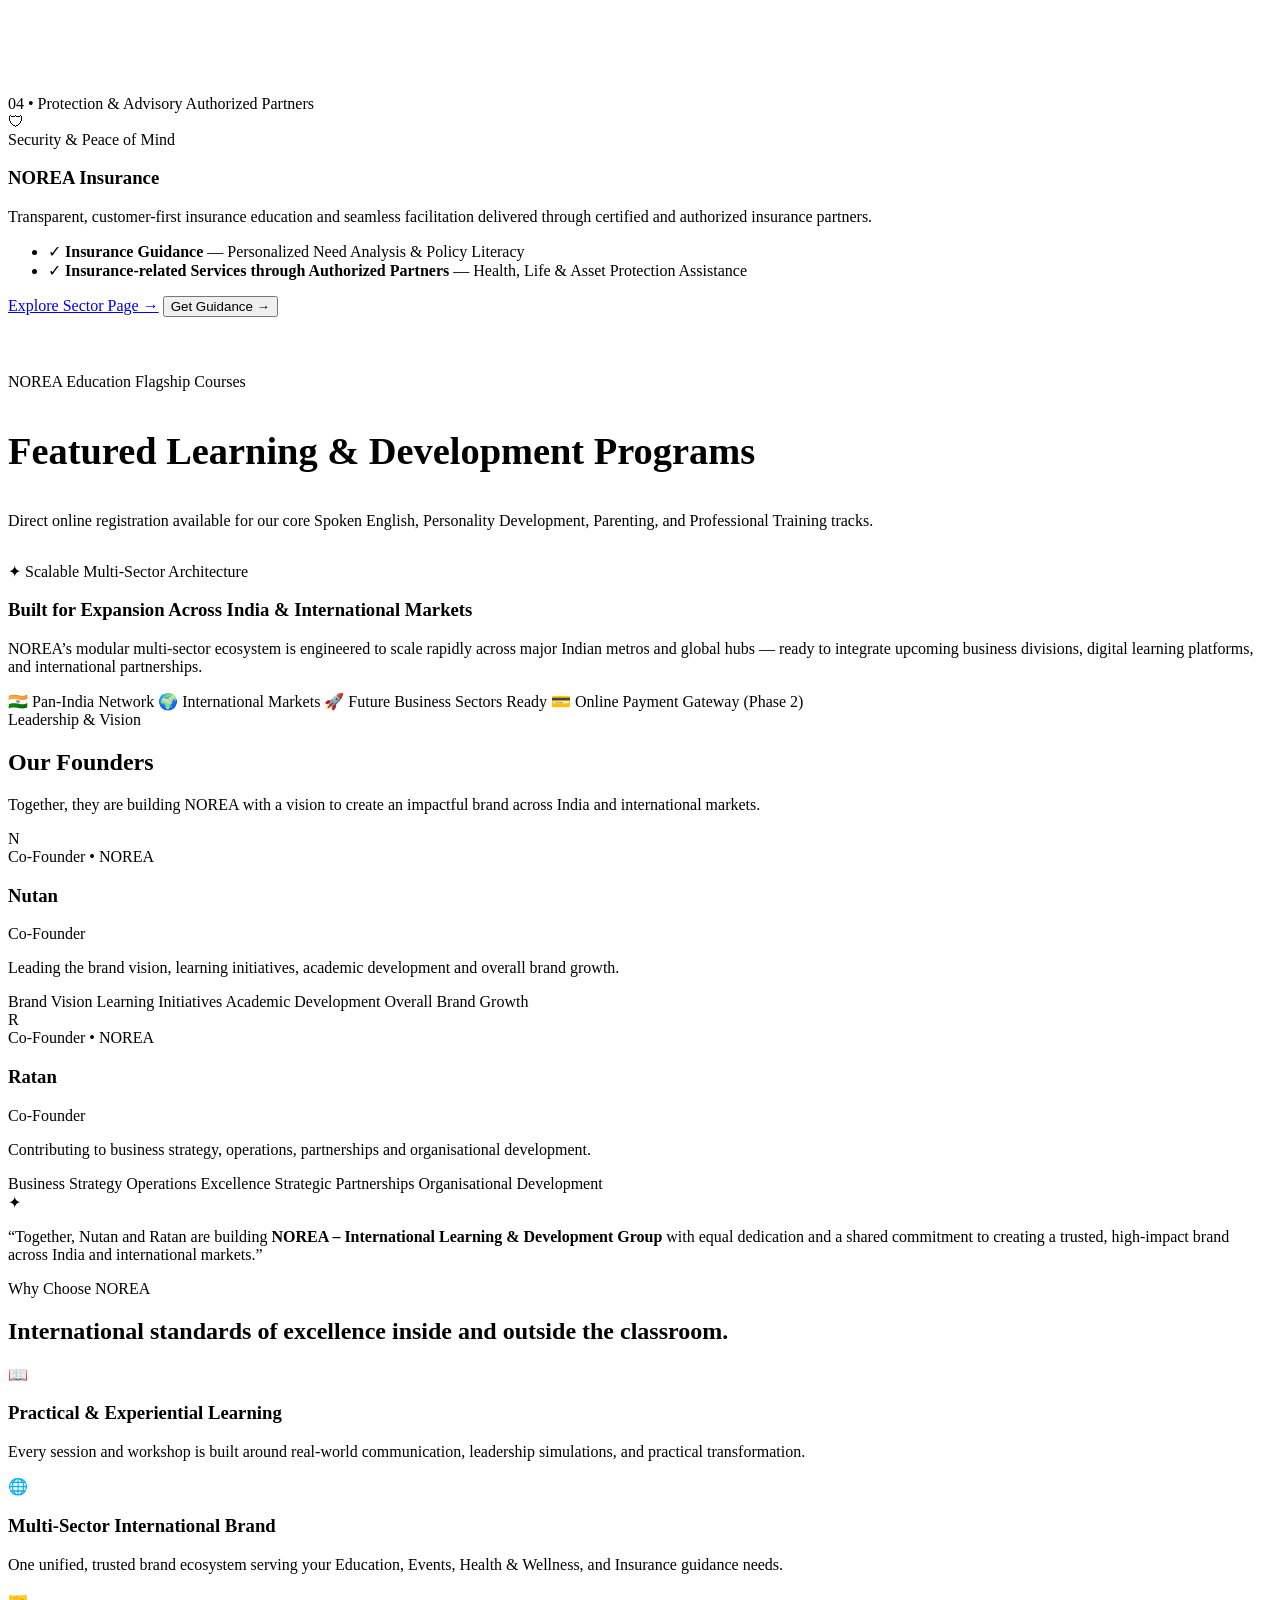
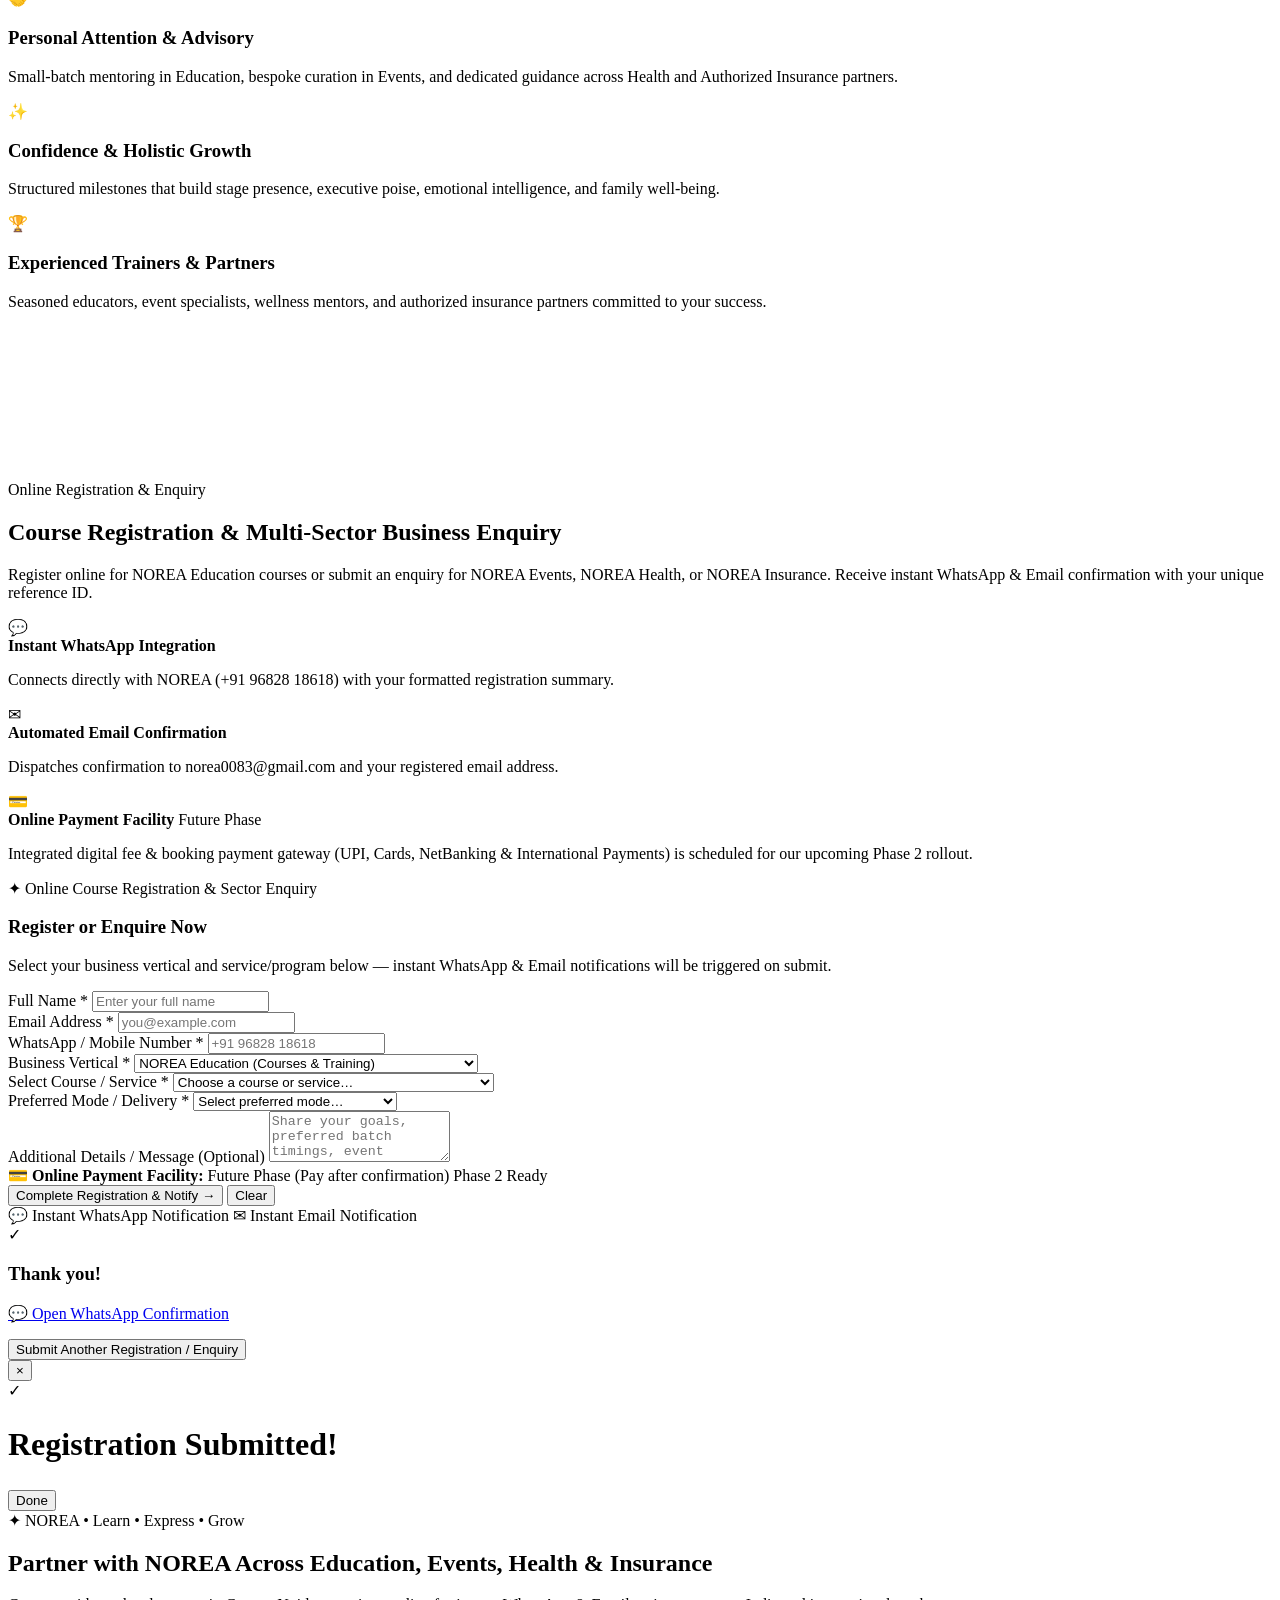
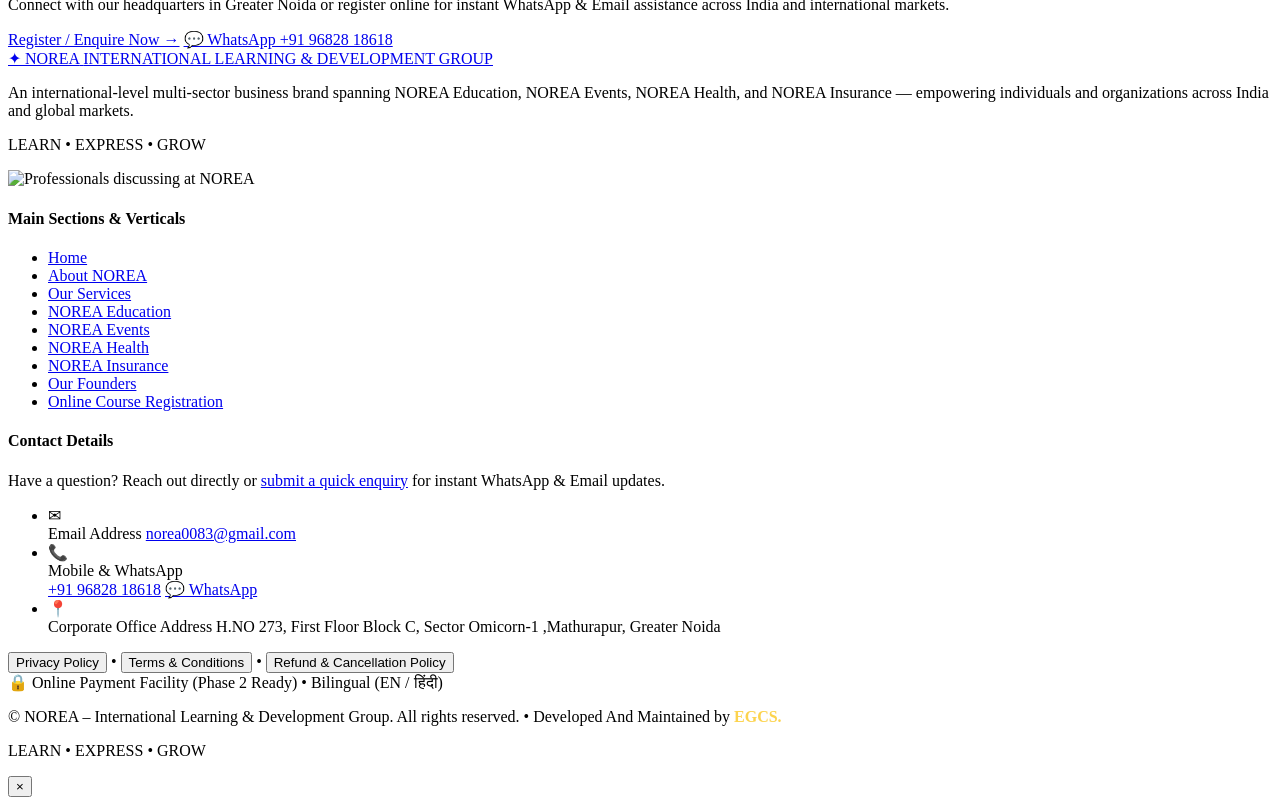
==== commit 459ce986: "changes by client" ====
--- a/norea-html/index.html
+++ b/norea-html/index.html
@@ -4,45 +4,99 @@
     <meta charset="UTF-8" />
     <meta name="viewport" content="width=device-width, initial-scale=1.0" />
     <link rel="icon" type="image/svg+xml" href="favicon.svg" />
-    <meta name="theme-color" content="#4F46E5" />
-    <title>NŌRÉA – Learning &amp; Development | Learn • Express • Grow</title>
+    <meta name="theme-color" content="#1e1b4b" />
+    <title>NOREA – International Learning &amp; Development Group | Learn • Express • Grow</title>
     <meta
       name="description"
-      content="NŌRÉA – Learning & Development. Spoken English & Communication, Personality Development, and Parenting & Child Development. Building Confidence. Nurturing Potential."
+      content="NOREA – International Learning & Development Group. A premier multi-sector business brand spanning NOREA Education, NOREA Events, NOREA Health, and NOREA Insurance across India and international markets."
     />
     <link rel="preconnect" href="https://fonts.googleapis.com" />
     <link rel="preconnect" href="https://fonts.gstatic.com" crossorigin />
     <link
-      href="https://fonts.googleapis.com/css2?family=Cormorant+Garamond:wght@500;600;700&family=Manrope:wght@400;500;600;700;800&display=swap"
+      href="https://fonts.googleapis.com/css2?family=Cormorant+Garamond:wght@600;700&family=Manrope:wght@400;500;600;700;800&family=Noto+Sans+Devanagari:wght@400;600;700&display=swap"
       rel="stylesheet"
     />
-    <link rel="stylesheet" href="styles.css?v=13" />
+    <link rel="stylesheet" href="styles.css?v=20" />
   </head>
   <body>
     <!-- Toast -->
     <div id="toast" class="toast" role="status" aria-live="polite"></div>
 
+    <!-- TOP INTERNATIONAL ANNOUNCEMENT BAR -->
+    <div class="top-bar">
+      <div class="container top-bar-inner">
+        <div class="top-bar-left">
+          <span class="top-globe">&#127760;</span>
+          <span data-i18n="topbar_text">NOREA – International Learning &amp; Development Group &bull; India &amp; Global Markets</span>
+        </div>
+        <div class="top-bar-right">
+          <a href="mailto:norea0083@gmail.com" class="top-bar-link">&#9993; norea0083@gmail.com</a>
+          <a href="tel:+919682818618" class="top-bar-link">&#128222; +91 96828 18618</a>
+          <div class="lang-switch" role="group" aria-label="Language Switcher">
+            <button type="button" class="lang-btn active" data-lang="en">EN</button>
+            <button type="button" class="lang-btn" data-lang="hi">हिंदी</button>
+          </div>
+        </div>
+      </div>
+    </div>
+
     <!-- HEADER -->
     <header class="site-header">
       <div class="container header-inner">
-        <a href="#home" class="logo" aria-label="NŌRÉA Home">
+        <a href="index.html#home" class="logo" aria-label="NOREA Home">
           <span class="logo-mark" aria-hidden="true">✦</span>
           <span class="logo-text">
-            <span class="logo-name">NŌRÉA</span>
-            <span class="logo-sub">LEARNING &amp; DEVELOPMENT</span>
+            <span class="logo-name">NOREA</span>
+            <span class="logo-sub" data-i18n="brand_sub">INTERNATIONAL LEARNING &amp; DEVELOPMENT GROUP</span>
           </span>
         </a>
 
         <nav class="nav-desktop" aria-label="Primary">
-          <a href="#home" class="nav-link active">Home</a>
-          <a href="#about" class="nav-link">About Us</a>
-          <a href="#programs" class="nav-link">Our Programs</a>
-          <a href="#why-norea" class="nav-link">Why NŌRÉA</a>
-          <a href="#contact" class="nav-link">Contact Us</a>
+          <a href="#home" class="nav-link active" data-i18n="nav_home">Home</a>
+          <a href="#about" class="nav-link" data-i18n="nav_about">About NOREA</a>
+          <div class="nav-dropdown-wrap">
+            <a href="#services" class="nav-link" data-i18n="nav_services">Our Services &#9662;</a>
+            <div class="nav-dropdown">
+              <a href="education.html" class="dropdown-item">
+                <span class="drop-dot grad-indigo"></span>
+                <div>
+                  <strong>NOREA Education</strong>
+                  <small>Spoken English, Personality, Parenting &amp; Training</small>
+                </div>
+              </a>
+              <a href="events.html" class="dropdown-item">
+                <span class="drop-dot grad-amber"></span>
+                <div>
+                  <strong>NOREA Events</strong>
+                  <small>Corporate, Educational, Social &amp; Seminars</small>
+                </div>
+              </a>
+              <a href="health.html" class="dropdown-item">
+                <span class="drop-dot grad-teal"></span>
+                <div>
+                  <strong>NOREA Health</strong>
+                  <small>Health Awareness &amp; Holistic Wellness Initiatives</small>
+                </div>
+              </a>
+              <a href="insurance.html" class="dropdown-item">
+                <span class="drop-dot grad-rose"></span>
+                <div>
+                  <strong>NOREA Insurance</strong>
+                  <small>Insurance Guidance via Authorized Partners</small>
+                </div>
+              </a>
+            </div>
+          </div>
+          <a href="#founders" class="nav-link" data-i18n="nav_founders">Our Founders</a>
+          <a href="#contact" class="nav-link" data-i18n="nav_contact">Contact Us</a>
         </nav>
 
         <div class="header-cta">
-          <a href="#enquiry" class="btn btn-primary btn-sm">Enquire Now &rarr;</a>
+          <div class="lang-switch mobile-hide-sm" role="group" aria-label="Language Switcher">
+            <button type="button" class="lang-btn active" data-lang="en">EN</button>
+            <button type="button" class="lang-btn" data-lang="hi">हिंदी</button>
+          </div>
+          <a href="#enquiry" class="btn btn-primary btn-sm" data-i18n="nav_register">Register / Enquire &rarr;</a>
         </div>
 
         <button type="button" id="menuToggle" class="menu-toggle" aria-label="Toggle menu" aria-expanded="false">
@@ -51,46 +105,79 @@
       </div>
 
       <nav id="mobileMenu" class="mobile-menu" aria-label="Mobile Navigation">
-        <a href="#home" class="mobile-link">Home</a>
-        <a href="#about" class="mobile-link">About Us</a>
-        <a href="#programs" class="mobile-link">Our Programs</a>
-        <a href="#why-norea" class="mobile-link">Why NŌRÉA</a>
-        <a href="#contact" class="mobile-link">Contact Us</a>
-        <a href="#enquiry" class="btn btn-primary btn-full">Enquire Now &rarr;</a>
+        <div class="mobile-lang-row">
+          <span>Language / भाषा:</span>
+          <div class="lang-switch">
+            <button type="button" class="lang-btn active" data-lang="en">English</button>
+            <button type="button" class="lang-btn" data-lang="hi">हिंदी</button>
+          </div>
+        </div>
+        <a href="#home" class="mobile-link" data-i18n="nav_home">Home</a>
+        <a href="#about" class="mobile-link" data-i18n="nav_about">About NOREA</a>
+        <a href="#services" class="mobile-link" data-i18n="nav_services">Our Services (All Verticals)</a>
+        <div class="mobile-sublinks">
+          <a href="education.html" class="mobile-sublink">&bull; NOREA Education</a>
+          <a href="events.html" class="mobile-sublink">&bull; NOREA Events</a>
+          <a href="health.html" class="mobile-sublink">&bull; NOREA Health</a>
+          <a href="insurance.html" class="mobile-sublink">&bull; NOREA Insurance</a>
+        </div>
+        <a href="#founders" class="mobile-link" data-i18n="nav_founders">Our Founders</a>
+        <a href="#contact" class="mobile-link" data-i18n="nav_contact">Contact Us</a>
+        <a href="#enquiry" class="btn btn-primary btn-full" data-i18n="nav_register">Online Registration &amp; Enquiry &rarr;</a>
       </nav>
     </header>
 
     <main>
-      <!-- HERO SECTION -->
+      <!-- 1. HERO SECTION -->
       <section id="home" class="hero-mesh hero-section">
         <div class="container hero-grid">
           <div class="hero-copy reveal">
-            <span class="pill-eyebrow">✦ Learn • Express • Grow</span>
-            <h1 class="display-title">
-              Building <span class="text-gradient">Confidence.</span> Nurturing Potential.
+            <div class="brand-badge-row">
+              <span class="pill-eyebrow" data-i18n="hero_tagline">✦ Learn • Express • Grow</span>
+              <span class="pill-global" data-i18n="hero_positioning">International Learning &amp; Development Group</span>
+            </div>
+            <h1 class="display-title" data-i18n="hero_title">
+              Empowering Lives Across <span class="text-gradient">Education, Events,</span> Health &amp; Insurance.
             </h1>
-            <p class="lead">
-              A colourful, welcoming space for students and families to master Spoken English, shine in Personality
-              Development, and build joyful Parenting habits.
+            <p class="lead" data-i18n="hero_lead">
+              NOREA is an international-level multi-sector business group dedicated to human capability, memorable
+              experiences, holistic well-being, and trusted financial protection across India and global markets.
             </p>
+
+            <!-- Quick Sector Switcher Pills -->
+            <div class="sector-quick-pills">
+              <a href="education.html" class="sector-pill pill-edu">
+                <span class="sector-pill-dot"></span> NOREA Education &rarr;
+              </a>
+              <a href="events.html" class="sector-pill pill-evt">
+                <span class="sector-pill-dot"></span> NOREA Events &rarr;
+              </a>
+              <a href="health.html" class="sector-pill pill-hlt">
+                <span class="sector-pill-dot"></span> NOREA Health &rarr;
+              </a>
+              <a href="insurance.html" class="sector-pill pill-ins">
+                <span class="sector-pill-dot"></span> NOREA Insurance &rarr;
+              </a>
+            </div>
+
             <div class="btn-row">
-              <a href="#programs" class="btn btn-primary btn-lg">Explore Programs &rarr;</a>
-              <a href="#enquiry" class="btn btn-amber btn-lg">Quick Enquiry</a>
-            </div>
+              <a href="#services" class="btn btn-primary btn-lg" data-i18n="hero_btn_explore">Explore 4 Business Verticals &rarr;</a>
+              <a href="#enquiry" class="btn btn-amber btn-lg" data-i18n="hero_btn_register">Course Registration &amp; Enquiry</a>
+            </div>
+
             <div class="chip-row">
-              <span class="chip"><span class="check-dot">&#10003;</span> Practical learning</span>
-              <span class="chip"><span class="check-dot">&#10003;</span> Interactive sessions</span>
-              <span class="chip"><span class="check-dot">&#10003;</span> Personal attention</span>
-              <span class="chip"><span class="check-dot">&#10003;</span> Confidence building</span>
-              <span class="chip"><span class="check-dot">&#10003;</span> Friendly mentors</span>
+              <span class="chip"><span class="check-dot">&#10003;</span> <span data-i18n="chip_1">4 Specialized Business Verticals</span></span>
+              <span class="chip"><span class="check-dot">&#10003;</span> <span data-i18n="chip_2">India &amp; International Presence</span></span>
+              <span class="chip"><span class="check-dot">&#10003;</span> <span data-i18n="chip_3">Online Course Registration</span></span>
+              <span class="chip"><span class="check-dot">&#10003;</span> <span data-i18n="chip_4">Instant WhatsApp &amp; Email Alerts</span></span>
             </div>
           </div>
 
           <div class="hero-media reveal">
             <div class="hero-glow"></div>
 
-            <!-- COLOURFUL 2-VIDEO SLIDER: PERSONALITY DEVELOPMENT CLASSES -->
-            <div class="video-slider" id="heroVideoSlider" aria-roledescription="carousel" aria-label="Personality Development Classroom Videos">
+            <!-- COLOURFUL 2-VIDEO SLIDER: TRAINING & EXCELLENCE IN ACTION -->
+            <div class="video-slider" id="heroVideoSlider" aria-roledescription="carousel" aria-label="NOREA Training and Development Videos">
               <div class="video-slider-rainbow"></div>
 
               <div class="video-slides">
@@ -98,9 +185,9 @@
                 <div class="video-slide active" data-slide="0">
                   <div class="video-top-badges">
                     <span class="video-pill grad-rose">
-                      <span class="live-dot"></span> Clip 1 / 2 • Personality Development
+                      <span class="live-dot"></span> Clip 1 / 2 • NOREA Education
                     </span>
-                    <span class="video-tag-pill">Confidence &amp; Body Language</span>
+                    <span class="video-tag-pill">Personality &amp; Executive Presence</span>
                   </div>
                   <video
                     class="hero-video"
@@ -113,9 +200,9 @@
                   ></video>
                   <div class="video-caption-overlay">
                     <div class="video-caption-text">
-                      <span class="video-caption-eyebrow">✦ Classroom Training Session</span>
-                      <h3>Teacher Coaching Students in Stage Presence &amp; Expression</h3>
-                      <p>Interactive personality development session building eye contact, posture &amp; vocal confidence.</p>
+                      <span class="video-caption-eyebrow">✦ International Learning &amp; Development</span>
+                      <h3>Expert Mentors Training Students in Confidence &amp; Expression</h3>
+                      <p>World-class Spoken English, Personality Development &amp; Professional Training programs.</p>
                     </div>
                   </div>
                 </div>
@@ -124,9 +211,9 @@
                 <div class="video-slide" data-slide="1">
                   <div class="video-top-badges">
                     <span class="video-pill grad-indigo">
-                      <span class="live-dot"></span> Clip 2 / 2 • Personality Development
+                      <span class="live-dot"></span> Clip 2 / 2 • Leadership &amp; Seminars
                     </span>
-                    <span class="video-tag-pill">Leadership &amp; Communication</span>
+                    <span class="video-tag-pill">Interactive Workshops</span>
                   </div>
                   <video
                     class="hero-video"
@@ -138,9 +225,9 @@
                   ></video>
                   <div class="video-caption-overlay">
                     <div class="video-caption-text">
-                      <span class="video-caption-eyebrow">✦ Practical Group Workshop</span>
-                      <h3>Mentor Guiding Students in Interactive Personality Workshop</h3>
-                      <p>Hands-on mentoring where trainers guide students through real-world presentation &amp; teamwork skills.</p>
+                      <span class="video-caption-eyebrow">✦ Multi-Sector Excellence</span>
+                      <h3>Transforming Individuals, Corporates &amp; Communities</h3>
+                      <p>Spanning Education, Corporate &amp; Educational Events, Wellness, and Insurance Guidance.</p>
                     </div>
                   </div>
                 </div>
@@ -162,15 +249,15 @@
                 <button type="button" class="video-tab active" data-target="0" role="tab" aria-selected="true">
                   <span class="video-tab-icon grad-rose">&#9654;</span>
                   <span class="video-tab-info">
-                    <strong>Clip 1: Confidence Training</strong>
-                    <small>Teacher coaching body language</small>
+                    <strong>Clip 1: Confidence &amp; Communication</strong>
+                    <small>NOREA Education &amp; Training</small>
                   </span>
                 </button>
                 <button type="button" class="video-tab" data-target="1" role="tab" aria-selected="false">
                   <span class="video-tab-icon grad-indigo">&#9654;</span>
                   <span class="video-tab-info">
-                    <strong>Clip 2: Personality Workshop</strong>
-                    <small>Interactive student mentoring</small>
+                    <strong>Clip 2: Workshops &amp; Seminars</strong>
+                    <small>Interactive Global Mentoring</small>
                   </span>
                 </button>
               </div>
@@ -179,121 +266,451 @@
         </div>
       </section>
 
-      <!-- OUR PROGRAMS -->
-      <section id="programs" class="section">
-        <div class="container">
-          <div class="section-head center reveal">
-            <span class="pill-eyebrow">Our Programs</span>
-            <h2 class="section-title">Colourful learning journeys for every student.</h2>
-            <p class="section-sub">
-              Pick a program that matches your goals — Spoken English, Personality Development, or Parenting &amp; Child
-              Development.
-            </p>
-          </div>
-
-          <div id="programsGrid" class="programs-grid"></div>
-        </div>
-      </section>
-
-      <!-- ABOUT US -->
+      <!-- 2. ABOUT NOREA -->
       <section id="about" class="section section-tinted">
         <div class="container">
           <div class="about-grid">
             <div class="about-photo reveal" id="aboutPhotoCard">
               <img
                 src="images/about.jpg"
-                alt="Friendly mentoring at NŌRÉA"
+                alt="Friendly mentoring at NOREA"
                 id="aboutSourceImg"
                 class="about-source-img"
               />
               <canvas
                 id="aboutLiveCanvas"
                 class="about-live-canvas"
-                aria-label="Video of mentor politely explaining to student at NŌRÉA"
+                aria-label="Video of mentor politely explaining to student at NOREA"
               ></canvas>
             </div>
             <div class="about-copy reveal">
-              <span class="pill-eyebrow">About NŌRÉA</span>
-              <h2 class="section-title">A joyful space for real personal transformation.</h2>
-              <p class="body-text">
-                NŌRÉA is dedicated to helping students and individuals develop communication skills, confidence,
-                personality, and positive relationships.
+              <span class="pill-eyebrow" data-i18n="about_eyebrow">About NOREA</span>
+              <h2 class="section-title" data-i18n="about_title">
+                An International Learning &amp; Development Group Built for Global Impact.
+              </h2>
+              <p class="body-text" data-i18n="about_p1">
+                Anchored by our core philosophy — <strong>Learn • Express • Grow</strong> — NOREA has evolved into a
+                dynamic, multi-sector enterprise delivering excellence across <strong>Education, Events, Health, and
+                Insurance</strong>.
               </p>
-              <p class="muted-text">
-                We bring together engaging Spoken English training, uplifting Personality Development, and thoughtful
-                Parenting education in a warm, encouraging student-first environment.
+              <p class="muted-text" data-i18n="about_p2">
+                We combine international standards of training, corporate event curation, preventive health &amp;
+                wellness awareness, and reliable insurance guidance through authorized partners to empower students,
+                families, professionals, and organizations across India and global markets.
               </p>
 
               <div class="mv-grid">
                 <div class="card mv-card">
                   <span class="mv-icon grad-indigo">&#129517;</span>
-                  <h3>Our Mission</h3>
-                  <p>
-                    To empower every student with the communication skills, self-belief, and emotional awareness they
-                    need to express themselves boldly and grow with joy.
+                  <h3 data-i18n="mission_title">Our Mission</h3>
+                  <p data-i18n="mission_desc">
+                    To empower individuals, families, and enterprises with world-class communication skills, impactful
+                    events, preventive wellness, and trusted advisory services that inspire lifelong confidence.
                   </p>
                 </div>
                 <div class="card mv-card">
-                  <span class="mv-icon grad-rose">&#127775;</span>
-                  <h3>Our Vision</h3>
-                  <p>
-                    To be a vibrant, trusted learning community where young minds and families discover their brightest
-                    potential.
+                  <span class="mv-icon grad-rose">&#127760;</span>
+                  <h3 data-i18n="vision_title">Our Global Vision</h3>
+                  <p data-i18n="vision_desc">
+                    To establish NOREA as a globally respected, multi-sector brand expanding seamlessly across India and
+                    international markets while nurturing human potential at every stage of life.
                   </p>
                 </div>
               </div>
+
+              <!-- Global Scalability Metrics Strip -->
+              <div class="about-stats-strip">
+                <div class="about-stat">
+                  <strong>4+</strong>
+                  <span data-i18n="stat_verticals">Core Business Verticals</span>
+                </div>
+                <div class="about-stat">
+                  <strong>15+</strong>
+                  <span data-i18n="stat_programs">Specialized Programs &amp; Solutions</span>
+                </div>
+                <div class="about-stat">
+                  <strong>Global</strong>
+                  <span data-i18n="stat_markets">India &amp; International Reach</span>
+                </div>
+              </div>
             </div>
           </div>
         </div>
       </section>
 
-      <!-- WHY CHOOSE NŌRÉA -->
+      <!-- 3. OUR SERVICES – 4 BUSINESS VERTICALS + FUTURE EXPANSION -->
+      <section id="services" class="section">
+        <div class="container">
+          <div class="section-head center reveal">
+            <span class="pill-eyebrow" data-i18n="services_eyebrow">Our Services &amp; Business Verticals</span>
+            <h2 class="section-title" data-i18n="services_title">
+              Four Pillars of Excellence. One Unified Global Brand.
+            </h2>
+            <p class="section-sub" data-i18n="services_sub">
+              Explore NOREA’s four dedicated business sectors — each crafted with international quality, specialized
+              expertise, and a commitment to helping you Learn, Express, and Grow.
+            </p>
+          </div>
+
+          <!-- 4 BUSINESS VERTICALS GRID -->
+          <div class="verticals-grid">
+            <!-- Vertical 1: NOREA Education -->
+            <article class="card vertical-card vertical-edu reveal">
+              <div class="prog-rainbow-bar"></div>
+              <div class="vertical-media">
+                <video
+                  class="prog-video"
+                  src="https://assets.mixkit.co/videos/4809/4809-720.mp4"
+                  poster="images/program-spoken-english.jpg"
+                  autoplay
+                  loop
+                  muted
+                  playsinline
+                  preload="metadata"
+                ></video>
+                <div class="prog-overlay"></div>
+                <span class="prog-badge grad-indigo">01 • Flagship Vertical</span>
+                <span class="prog-live-pill"><span class="live-dot"></span> Online &amp; In-Person</span>
+              </div>
+              <div class="vertical-body">
+                <div class="vertical-header-row">
+                  <span class="vertical-icon grad-indigo">&#127891;</span>
+                  <div>
+                    <span class="vertical-kicker">Learning &amp; Capability</span>
+                    <h3 class="vertical-title" data-i18n="v1_title">NOREA Education</h3>
+                  </div>
+                </div>
+                <p class="vertical-desc" data-i18n="v1_desc">
+                  World-class communication, confidence, parenting, and executive training programs tailored for
+                  students, parents, and working professionals.
+                </p>
+                <ul class="vertical-service-list">
+                  <li><span class="ok">&#10003;</span> <strong>Spoken English</strong> — Fluency, Grammar, Public Speaking &amp; Interviews</li>
+                  <li><span class="ok">&#10003;</span> <strong>Personality Development</strong> — Confidence, Body Language &amp; Leadership</li>
+                  <li><span class="ok">&#10003;</span> <strong>Parenting Programs</strong> — Child Psychology &amp; Positive Parenting Habits</li>
+                  <li><span class="ok">&#10003;</span> <strong>Professional Training</strong> — Corporate Communication &amp; Career Poise</li>
+                </ul>
+                <div class="vertical-actions">
+                  <a href="education.html" class="btn btn-outline btn-sm">Explore Sector Page &rarr;</a>
+                  <button
+                    type="button"
+                    class="btn btn-primary btn-sm"
+                    data-select-vertical="NOREA Education"
+                    data-select-service="Spoken English & Communication"
+                  >
+                    Register Course &rarr;
+                  </button>
+                </div>
+              </div>
+            </article>
+
+            <!-- Vertical 2: NOREA Events -->
+            <article class="card vertical-card vertical-evt reveal">
+              <div class="prog-rainbow-bar"></div>
+              <div class="vertical-media">
+                <video
+                  class="prog-video"
+                  src="https://assets.mixkit.co/videos/6636/6636-720.mp4"
+                  poster="images/program-personality-development.jpg"
+                  autoplay
+                  loop
+                  muted
+                  playsinline
+                  preload="metadata"
+                ></video>
+                <div class="prog-overlay"></div>
+                <span class="prog-badge grad-amber">02 • Conferences &amp; Experiences</span>
+                <span class="prog-live-pill"><span class="live-dot"></span> End-to-End Curation</span>
+              </div>
+              <div class="vertical-body">
+                <div class="vertical-header-row">
+                  <span class="vertical-icon grad-amber">&#127908;</span>
+                  <div>
+                    <span class="vertical-kicker">Conferences &amp; Celebrations</span>
+                    <h3 class="vertical-title" data-i18n="v2_title">NOREA Events</h3>
+                  </div>
+                </div>
+                <p class="vertical-desc" data-i18n="v2_desc">
+                  High-impact event strategy, planning, and execution across corporate forums, academic institutions,
+                  social gatherings, and knowledge seminars.
+                </p>
+                <ul class="vertical-service-list">
+                  <li><span class="ok">&#10003;</span> <strong>Corporate Events</strong> — Summits, Leadership Meets &amp; Brand Launches</li>
+                  <li><span class="ok">&#10003;</span> <strong>Educational Events</strong> — Academic Conclaves, Youth Fests &amp; Competitions</li>
+                  <li><span class="ok">&#10003;</span> <strong>Social Events</strong> — Community Gatherings &amp; Cultural Celebrations</li>
+                  <li><span class="ok">&#10003;</span> <strong>Workshops &amp; Seminars</strong> — Expert Panels &amp; Interactive Training Bootcamps</li>
+                </ul>
+                <div class="vertical-actions">
+                  <a href="events.html" class="btn btn-outline btn-sm">Explore Sector Page &rarr;</a>
+                  <button
+                    type="button"
+                    class="btn btn-primary btn-sm"
+                    data-select-vertical="NOREA Events"
+                    data-select-service="Corporate Events"
+                  >
+                    Book an Event &rarr;
+                  </button>
+                </div>
+              </div>
+            </article>
+
+            <!-- Vertical 3: NOREA Health -->
+            <article class="card vertical-card vertical-hlt reveal">
+              <div class="prog-rainbow-bar"></div>
+              <div class="vertical-media">
+                <video
+                  class="prog-video"
+                  src="https://assets.mixkit.co/videos/4790/4790-720.mp4"
+                  poster="images/program-parenting.jpg"
+                  autoplay
+                  loop
+                  muted
+                  playsinline
+                  preload="metadata"
+                ></video>
+                <div class="prog-overlay"></div>
+                <span class="prog-badge grad-teal">03 • Preventive Wellness</span>
+                <span class="prog-live-pill"><span class="live-dot"></span> Holistic Care</span>
+              </div>
+              <div class="vertical-body">
+                <div class="vertical-header-row">
+                  <span class="vertical-icon grad-teal">&#129658;</span>
+                  <div>
+                    <span class="vertical-kicker">Mind &amp; Body Vitality</span>
+                    <h3 class="vertical-title" data-i18n="v3_title">NOREA Health</h3>
+                  </div>
+                </div>
+                <p class="vertical-desc" data-i18n="v3_desc">
+                  Promoting healthier lifestyles, preventive awareness, mental resilience, and accessible community
+                  wellness initiatives for families and organizations.
+                </p>
+                <ul class="vertical-service-list">
+                  <li><span class="ok">&#10003;</span> <strong>Health Awareness Programs</strong> — Preventive Care &amp; Community Drives</li>
+                  <li><span class="ok">&#10003;</span> <strong>Wellness Initiatives</strong> — Stress Management, Mindfulness &amp; Lifestyle Coaching</li>
+                  <li><span class="ok">&#10003;</span> <strong>Health-related Services</strong> — Wellness Camps &amp; Guidance Support</li>
+                </ul>
+                <div class="vertical-actions">
+                  <a href="health.html" class="btn btn-outline btn-sm">Explore Sector Page &rarr;</a>
+                  <button
+                    type="button"
+                    class="btn btn-primary btn-sm"
+                    data-select-vertical="NOREA Health"
+                    data-select-service="Health Awareness Programs"
+                  >
+                    Enquire Now &rarr;
+                  </button>
+                </div>
+              </div>
+            </article>
+
+            <!-- Vertical 4: NOREA Insurance -->
+            <article class="card vertical-card vertical-ins reveal">
+              <div class="prog-rainbow-bar"></div>
+              <div class="vertical-media">
+                <video
+                  class="prog-video"
+                  src="https://assets.mixkit.co/videos/4813/4813-720.mp4"
+                  poster="images/why-norea.jpg"
+                  autoplay
+                  loop
+                  muted
+                  playsinline
+                  preload="metadata"
+                ></video>
+                <div class="prog-overlay"></div>
+                <span class="prog-badge grad-rose">04 • Protection &amp; Advisory</span>
+                <span class="prog-live-pill"><span class="live-dot"></span> Authorized Partners</span>
+              </div>
+              <div class="vertical-body">
+                <div class="vertical-header-row">
+                  <span class="vertical-icon grad-rose">&#128737;</span>
+                  <div>
+                    <span class="vertical-kicker">Security &amp; Peace of Mind</span>
+                    <h3 class="vertical-title" data-i18n="v4_title">NOREA Insurance</h3>
+                  </div>
+                </div>
+                <p class="vertical-desc" data-i18n="v4_desc">
+                  Transparent, customer-first insurance education and seamless facilitation delivered through certified
+                  and authorized insurance partners.
+                </p>
+                <ul class="vertical-service-list">
+                  <li><span class="ok">&#10003;</span> <strong>Insurance Guidance</strong> — Personalized Need Analysis &amp; Policy Literacy</li>
+                  <li><span class="ok">&#10003;</span> <strong>Insurance-related Services through Authorized Partners</strong> — Health, Life &amp; Asset Protection Assistance</li>
+                </ul>
+                <div class="vertical-actions">
+                  <a href="insurance.html" class="btn btn-outline btn-sm">Explore Sector Page &rarr;</a>
+                  <button
+                    type="button"
+                    class="btn btn-primary btn-sm"
+                    data-select-vertical="NOREA Insurance"
+                    data-select-service="Insurance Guidance"
+                  >
+                    Get Guidance &rarr;
+                  </button>
+                </div>
+              </div>
+            </article>
+          </div>
+
+          <!-- FEATURED EDUCATION PROGRAMS QUICK SHOWCASE -->
+          <div class="sub-showcase reveal" style="margin-top: 56px;">
+            <div class="section-head center" style="margin-bottom: 32px;">
+              <span class="pill-eyebrow">NOREA Education Flagship Courses</span>
+              <h3 class="section-title" style="font-size: clamp(1.7rem, 3.6vw, 2.4rem);">
+                Featured Learning &amp; Development Programs
+              </h3>
+              <p class="section-sub">
+                Direct online registration available for our core Spoken English, Personality Development, Parenting, and
+                Professional Training tracks.
+              </p>
+            </div>
+            <div id="programsGrid" class="programs-grid"></div>
+          </div>
+
+          <!-- 5. FUTURE EXPANSION & SCALABILITY BANNER -->
+          <div class="expansion-card reveal">
+            <div class="expansion-badge">✦ Scalable Multi-Sector Architecture</div>
+            <div class="expansion-grid">
+              <div>
+                <h3 data-i18n="exp_title">Built for Expansion Across India &amp; International Markets</h3>
+                <p data-i18n="exp_desc">
+                  NOREA’s modular multi-sector ecosystem is engineered to scale rapidly across major Indian metros and
+                  global hubs — ready to integrate upcoming business divisions, digital learning platforms, and
+                  international partnerships.
+                </p>
+              </div>
+              <div class="expansion-pills">
+                <span class="exp-pill">&#127470;&#127475; Pan-India Network</span>
+                <span class="exp-pill">&#127757; International Markets</span>
+                <span class="exp-pill">&#128640; Future Business Sectors Ready</span>
+                <span class="exp-pill">&#128179; Online Payment Gateway (Phase 2)</span>
+              </div>
+            </div>
+          </div>
+        </div>
+      </section>
+
+      <!-- 4. OUR FOUNDERS (EQUAL IMPORTANCE & VISIBILITY FOR BOTH CO-FOUNDERS) -->
+      <section id="founders" class="section section-tinted">
+        <div class="container">
+          <div class="section-head center reveal">
+            <span class="pill-eyebrow" data-i18n="founders_eyebrow">Leadership &amp; Vision</span>
+            <h2 class="section-title" data-i18n="founders_title">Our Founders</h2>
+            <p class="section-sub" data-i18n="founders_shared_vision">
+              Together, they are building NOREA with a vision to create an impactful brand across India and
+              international markets.
+            </p>
+          </div>
+
+          <div class="founders-grid">
+            <!-- Co-Founder 1: Nutan -->
+            <article class="card founder-card reveal">
+              <div class="founder-top-bar grad-indigo"></div>
+              <div class="founder-header">
+                <div class="founder-monogram grad-indigo" aria-hidden="true">
+                  <span>N</span>
+                </div>
+                <div class="founder-title-wrap">
+                  <span class="founder-role-badge tag-indigo" data-i18n="cofounder_badge">Co-Founder &bull; NOREA</span>
+                  <h3 class="founder-name" data-i18n="nutan_name">Nutan</h3>
+                  <p class="founder-designation" data-i18n="nutan_role">Co-Founder</p>
+                </div>
+              </div>
+              <p class="founder-bio" data-i18n="nutan_bio">
+                Leading the brand vision, learning initiatives, academic development and overall brand growth.
+              </p>
+              <div class="founder-focus-tags">
+                <span class="topic-tag tag-indigo">Brand Vision</span>
+                <span class="topic-tag tag-indigo">Learning Initiatives</span>
+                <span class="topic-tag tag-indigo">Academic Development</span>
+                <span class="topic-tag tag-indigo">Overall Brand Growth</span>
+              </div>
+            </article>
+
+            <!-- Co-Founder 2: Ratan -->
+            <article class="card founder-card reveal">
+              <div class="founder-top-bar grad-rose"></div>
+              <div class="founder-header">
+                <div class="founder-monogram grad-rose" aria-hidden="true">
+                  <span>R</span>
+                </div>
+                <div class="founder-title-wrap">
+                  <span class="founder-role-badge tag-rose" data-i18n="cofounder_badge">Co-Founder &bull; NOREA</span>
+                  <h3 class="founder-name" data-i18n="ratan_name">Ratan</h3>
+                  <p class="founder-designation" data-i18n="ratan_role">Co-Founder</p>
+                </div>
+              </div>
+              <p class="founder-bio" data-i18n="ratan_bio">
+                Contributing to business strategy, operations, partnerships and organisational development.
+              </p>
+              <div class="founder-focus-tags">
+                <span class="topic-tag tag-rose">Business Strategy</span>
+                <span class="topic-tag tag-rose">Operations Excellence</span>
+                <span class="topic-tag tag-rose">Strategic Partnerships</span>
+                <span class="topic-tag tag-rose">Organisational Development</span>
+              </div>
+            </article>
+          </div>
+
+          <!-- Shared Founders Vision Callout -->
+          <div class="founders-shared-banner reveal">
+            <span class="shared-icon">✦</span>
+            <p data-i18n="founders_banner_quote">
+              “Together, Nutan and Ratan are building <strong>NOREA – International Learning &amp; Development Group</strong>
+              with equal dedication and a shared commitment to creating a trusted, high-impact brand across India and
+              international markets.”
+            </p>
+          </div>
+        </div>
+      </section>
+
+      <!-- WHY CHOOSE NOREA -->
       <section id="why-norea" class="section">
         <div class="container">
           <div class="section-head reveal">
-            <span class="pill-eyebrow">Why Students Love NŌRÉA</span>
-            <h2 class="section-title">Confidence that shines inside and outside the classroom.</h2>
+            <span class="pill-eyebrow">Why Choose NOREA</span>
+            <h2 class="section-title">International standards of excellence inside and outside the classroom.</h2>
           </div>
 
           <div class="why-grid">
             <article class="why-card tint-indigo reveal">
               <div class="why-icon grad-indigo">&#128214;</div>
-              <h3>Practical Learning</h3>
+              <h3>Practical &amp; Experiential Learning</h3>
               <p>
-                Every session is built around real-world conversations, presentations and fun everyday scenarios — never
-                boring memorisation.
+                Every session and workshop is built around real-world communication, leadership simulations, and
+                practical transformation.
               </p>
             </article>
             <article class="why-card tint-rose reveal">
-              <div class="why-icon grad-rose">&#128101;</div>
-              <h3>Interactive Sessions</h3>
+              <div class="why-icon grad-rose">&#127760;</div>
+              <h3>Multi-Sector International Brand</h3>
               <p>
-                Lively group discussions, guided role-plays and collaborative games keep students actively participating
-                from day one.
+                One unified, trusted brand ecosystem serving your Education, Events, Health &amp; Wellness, and
+                Insurance guidance needs.
               </p>
             </article>
             <article class="why-card tint-amber reveal">
               <div class="why-icon grad-amber">&#129309;</div>
-              <h3>Personal Attention</h3>
+              <h3>Personal Attention &amp; Advisory</h3>
               <p>
-                Friendly, small-group batches ensure every learner gets individual feedback, encouragement and space to
-                shine.
+                Small-batch mentoring in Education, bespoke curation in Events, and dedicated guidance across Health and
+                Authorized Insurance partners.
               </p>
             </article>
             <article class="why-card tint-teal reveal">
               <div class="why-icon grad-teal">&#10024;</div>
-              <h3>Confidence-Building Activities</h3>
+              <h3>Confidence &amp; Holistic Growth</h3>
               <p>
-                Step-by-step speaking practice, stage presence exercises and creative milestones help students overcome
-                shyness naturally.
+                Structured milestones that build stage presence, executive poise, emotional intelligence, and family
+                well-being.
               </p>
             </article>
             <article class="why-card tint-violet reveal">
               <div class="why-icon grad-violet">&#127942;</div>
-              <h3>Experienced Trainers</h3>
+              <h3>Experienced Trainers &amp; Partners</h3>
               <p>
-                Warm, supportive mentors bring patience, structure and enthusiasm to every class — nurturing both skill
-                and self-belief.
+                Seasoned educators, event specialists, wellness mentors, and authorized insurance partners committed to
+                your success.
               </p>
             </article>
             <article class="why-photo-card reveal">
@@ -312,29 +729,44 @@
         </div>
       </section>
 
-      <!-- SIMPLE ENQUIRY FORM -->
+      <!-- 6. ONLINE COURSE REGISTRATION, MULTI-SECTOR ENQUIRY & PAYMENT FACILITY (FUTURE PHASE) -->
       <section id="enquiry" class="section section-tinted">
         <div class="container enquiry-grid">
           <div class="enquiry-side reveal">
-            <span class="pill-eyebrow">Instant Notification</span>
-            <h2 class="section-title">Enquire in 30 seconds — get WhatsApp &amp; Email updates!</h2>
-            <p class="body-text">
-              No account creation or complicated forms. Simply submit your enquiry and receive immediate WhatsApp and
-              Email confirmation with your reference number.
+            <span class="pill-eyebrow" data-i18n="enq_eyebrow">Online Registration &amp; Enquiry</span>
+            <h2 class="section-title" data-i18n="enq_title">
+              Course Registration &amp; Multi-Sector Business Enquiry
+            </h2>
+            <p class="body-text" data-i18n="enq_desc">
+              Register online for NOREA Education courses or submit an enquiry for NOREA Events, NOREA Health, or NOREA
+              Insurance. Receive instant WhatsApp &amp; Email confirmation with your unique reference ID.
             </p>
             <div class="enquiry-info-box">
               <div class="info-item">
                 <span class="info-icon float-wa">&#128172;</span>
                 <div>
-                  <strong>WhatsApp Notification</strong>
-                  <p>Opens WhatsApp immediately with your formatted enquiry summary and reference number.</p>
+                  <strong>Instant WhatsApp Integration</strong>
+                  <p>Connects directly with NOREA (+91 96828 18618) with your formatted registration summary.</p>
                 </div>
               </div>
               <div class="info-item">
                 <span class="info-icon float-mail">&#9993;</span>
                 <div>
-                  <strong>Email Notification</strong>
-                  <p>Triggers email confirmation with your selected program, learning mode, and reference ID.</p>
+                  <strong>Automated Email Confirmation</strong>
+                  <p>Dispatches confirmation to norea0083@gmail.com and your registered email address.</p>
+                </div>
+              </div>
+              <div class="info-item payment-future-card">
+                <span class="info-icon grad-indigo" style="color:#fff;">&#128179;</span>
+                <div>
+                  <div class="future-title-row">
+                    <strong>Online Payment Facility</strong>
+                    <span class="future-phase-pill">Future Phase</span>
+                  </div>
+                  <p>
+                    Integrated digital fee &amp; booking payment gateway (UPI, Cards, NetBanking &amp; International
+                    Payments) is scheduled for our upcoming Phase 2 rollout.
+                  </p>
                 </div>
               </div>
             </div>
@@ -346,20 +778,24 @@
 
               <!-- Form View -->
               <form id="enquiryForm" novalidate>
-                <h3 class="form-title">Quick Student Enquiry</h3>
-                <p class="form-sub">
-                  Fill in your details below — instant WhatsApp &amp; Email notifications will be triggered on submit.
+                <div class="form-mode-tabs">
+                  <span class="form-mode-badge active">✦ Online Course Registration &amp; Sector Enquiry</span>
+                </div>
+                <h3 class="form-title" data-i18n="form_heading">Register or Enquire Now</h3>
+                <p class="form-sub" data-i18n="form_subheading">
+                  Select your business vertical and service/program below — instant WhatsApp &amp; Email notifications
+                  will be triggered on submit.
                 </p>
 
                 <div class="field-row">
                   <div class="field-group">
                     <label for="fullName">Full Name <span class="req">*</span></label>
-                    <input id="fullName" name="fullName" type="text" placeholder="Enter student name" required />
+                    <input id="fullName" name="fullName" type="text" placeholder="Enter your full name" required />
                     <small class="error-msg" data-error="fullName"></small>
                   </div>
                   <div class="field-group">
                     <label for="email">Email Address <span class="req">*</span></label>
-                    <input id="email" name="email" type="email" placeholder="student@example.com" required />
+                    <input id="email" name="email" type="email" placeholder="you@example.com" required />
                     <small class="error-msg" data-error="email"></small>
                   </div>
                 </div>
@@ -367,44 +803,81 @@
                 <div class="field-row">
                   <div class="field-group">
                     <label for="phone">WhatsApp / Mobile Number <span class="req">*</span></label>
-                    <input id="phone" name="phone" type="tel" placeholder="+91 98765 43210" required />
+                    <input id="phone" name="phone" type="tel" placeholder="+91 96828 18618" required />
                     <small class="error-msg" data-error="phone"></small>
                   </div>
                   <div class="field-group">
-                    <label for="program">Select Program <span class="req">*</span></label>
+                    <label for="vertical">Business Vertical <span class="req">*</span></label>
+                    <select id="vertical" name="vertical" required>
+                      <option value="NOREA Education">NOREA Education (Courses &amp; Training)</option>
+                      <option value="NOREA Events">NOREA Events (Corporate, Educational &amp; Social)</option>
+                      <option value="NOREA Health">NOREA Health (Awareness &amp; Wellness)</option>
+                      <option value="NOREA Insurance">NOREA Insurance (Guidance via Authorized Partners)</option>
+                    </select>
+                  </div>
+                </div>
+
+                <div class="field-row">
+                  <div class="field-group">
+                    <label for="program">Select Course / Service <span class="req">*</span></label>
                     <select id="program" name="program" required>
-                      <option value="">Choose a program…</option>
-                      <option value="Spoken English & Communication">Spoken English &amp; Communication</option>
-                      <option value="Personality Development">Personality Development</option>
-                      <option value="Parenting & Child Development">Parenting &amp; Child Development</option>
+                      <option value="">Choose a course or service…</option>
+                      <optgroup label="1. NOREA Education">
+                        <option value="Spoken English & Communication">Spoken English &amp; Communication</option>
+                        <option value="Personality Development">Personality Development</option>
+                        <option value="Parenting & Child Development">Parenting Programs</option>
+                        <option value="Professional Training">Professional Training</option>
+                      </optgroup>
+                      <optgroup label="2. NOREA Events">
+                        <option value="Corporate Events">Corporate Events</option>
+                        <option value="Educational Events">Educational Events</option>
+                        <option value="Social Events">Social Events</option>
+                        <option value="Workshops & Seminars">Workshops &amp; Seminars</option>
+                      </optgroup>
+                      <optgroup label="3. NOREA Health">
+                        <option value="Health Awareness Programs">Health Awareness Programs</option>
+                        <option value="Wellness Initiatives">Wellness Initiatives</option>
+                        <option value="Health-related Services">Health-related Services</option>
+                      </optgroup>
+                      <optgroup label="4. NOREA Insurance">
+                        <option value="Insurance Guidance">Insurance Guidance</option>
+                        <option value="Insurance Services (Authorized Partners)">Insurance Services through Authorized Partners</option>
+                      </optgroup>
                     </select>
                     <small class="error-msg" data-error="program"></small>
                   </div>
+
+                  <div class="field-group">
+                    <label for="learningMode">Preferred Mode / Delivery <span class="req">*</span></label>
+                    <select id="learningMode" name="learningMode" required>
+                      <option value="">Select preferred mode…</option>
+                      <option value="Online (Live Virtual / Digital)">Online (Live Virtual / Digital)</option>
+                      <option value="In-person (At Center / On-Site)">In-person (At Center / On-Site)</option>
+                      <option value="Hybrid (Online + In-Person)">Hybrid (Online + In-Person)</option>
+                    </select>
+                    <small class="error-msg" data-error="learningMode"></small>
+                  </div>
                 </div>
 
                 <div class="field-group">
-                  <label for="learningMode">Preferred Learning Mode <span class="req">*</span></label>
-                  <select id="learningMode" name="learningMode" required>
-                    <option value="">Select learning mode…</option>
-                    <option value="Online (live virtual sessions)">Online (live virtual sessions)</option>
-                    <option value="In-person (at the institute)">In-person (at the institute)</option>
-                    <option value="Hybrid (online + in-person)">Hybrid (online + in-person)</option>
-                  </select>
-                  <small class="error-msg" data-error="learningMode"></small>
-                </div>
-
-                <div class="field-group">
-                  <label for="message">Message (Optional)</label>
+                  <label for="message">Additional Details / Message (Optional)</label>
                   <textarea
                     id="message"
                     name="message"
                     rows="3"
-                    placeholder="Share your goals, preferred batch timings, or questions…"
+                    placeholder="Share your goals, preferred batch timings, event requirements, or questions…"
                   ></textarea>
                 </div>
 
+                <div class="payment-preview-strip">
+                  <span>&#128179; <strong>Online Payment Facility:</strong> Future Phase (Pay after confirmation)</span>
+                  <span class="phase-tag">Phase 2 Ready</span>
+                </div>
+
                 <div class="btn-row">
-                  <button type="submit" id="submitBtn" class="btn btn-primary btn-lg">Submit &amp; Notify &rarr;</button>
+                  <button type="submit" id="submitBtn" class="btn btn-primary btn-lg">
+                    Complete Registration &amp; Notify &rarr;
+                  </button>
                   <button type="button" id="clearBtn" class="btn btn-outline btn-lg">Clear</button>
                 </div>
 
@@ -426,7 +899,7 @@
                   </a>
                 </div>
                 <p id="emailStatusNote" class="status-note"></p>
-                <button type="button" id="resetSuccessBtn" class="btn btn-ghost">Submit Another Enquiry</button>
+                <button type="button" id="resetSuccessBtn" class="btn btn-ghost">Submit Another Registration / Enquiry</button>
               </div>
             </div>
           </div>
@@ -439,7 +912,7 @@
         <div class="modal-panel sent-popup-panel">
           <button type="button" id="sentPopupClose" class="modal-close" aria-label="Close">&times;</button>
           <div class="success-icon">&#10003;</div>
-          <h2 id="sentPopupTitle" style="font-size:2rem;">Email Sent!</h2>
+          <h2 id="sentPopupTitle" style="font-size:2rem;">Registration Submitted!</h2>
           <p id="sentPopupMsg" class="form-sub" style="margin-top:8px;"></p>
           <div id="sentPopupRef" class="ref-badge"></div>
           <div class="btn-row center" style="margin-top:16px;">
@@ -448,22 +921,24 @@
         </div>
       </div>
 
-      <!-- CONTACT & CTA BANNER -->
+      <!-- 5. CONTACT & CTA BANNER -->
       <section id="contact" class="section">
         <div class="container">
           <div class="cta-banner reveal">
             <div class="cta-glow-1"></div>
             <div class="cta-glow-2"></div>
             <div class="cta-content">
-              <span class="cta-pill">✦ Learn • Express • Grow</span>
-              <h2>Ready to discover a brighter, more confident you?</h2>
-              <p>
-                Submit a quick enquiry and get instant WhatsApp &amp; Email confirmation with our upcoming batch
-                details.
+              <span class="cta-pill">✦ NOREA • Learn • Express • Grow</span>
+              <h2 data-i18n="cta_title">Partner with NOREA Across Education, Events, Health &amp; Insurance</h2>
+              <p data-i18n="cta_sub">
+                Connect with our headquarters in Greater Noida or register online for instant WhatsApp &amp; Email
+                assistance across India and international markets.
               </p>
               <div class="btn-row center">
-                <a href="#enquiry" class="btn btn-amber btn-lg">Enquire Now &rarr;</a>
-                <a href="#programs" class="btn btn-outline-light btn-lg">Explore Programs</a>
+                <a href="#enquiry" class="btn btn-amber btn-lg">Register / Enquire Now &rarr;</a>
+                <a href="https://wa.me/919682818618" target="_blank" rel="noreferrer" class="btn btn-outline-light btn-lg">
+                  &#128172; WhatsApp +91 96828 18618
+                </a>
               </div>
             </div>
           </div>
@@ -479,35 +954,40 @@
           <a href="#home" class="logo">
             <span class="logo-mark" aria-hidden="true">✦</span>
             <span class="logo-text">
-              <span class="logo-name light">NŌRÉA</span>
-              <span class="logo-sub amber">LEARNING &amp; DEVELOPMENT</span>
+              <span class="logo-name light">NOREA</span>
+              <span class="logo-sub amber">INTERNATIONAL LEARNING &amp; DEVELOPMENT GROUP</span>
             </span>
           </a>
           <p class="footer-about">
-            A colourful, welcoming learning institute focused on Spoken English, Personality Development, Confidence
-            Building, and Positive Parenting.
+            An international-level multi-sector business brand spanning NOREA Education, NOREA Events, NOREA Health, and
+            NOREA Insurance — empowering individuals and organizations across India and global markets.
           </p>
           <p class="footer-tag">LEARN • EXPRESS • GROW</p>
           <div class="footer-lounge">
-            <img src="images/program-spoken-english.jpg" alt="Professionals discussing at NŌRÉA" loading="lazy" />
+            <img src="images/program-spoken-english.jpg" alt="Professionals discussing at NOREA" loading="lazy" />
           </div>
         </div>
 
         <div class="footer-col-links">
-          <h4 class="footer-heading">Quick Links</h4>
+          <h4 class="footer-heading">Main Sections &amp; Verticals</h4>
           <ul class="footer-links">
             <li><a href="#home">Home</a></li>
-            <li><a href="#about">About Us</a></li>
-            <li><a href="#programs">Our Programs</a></li>
-            <li><a href="#why-norea">Why NŌRÉA</a></li>
-            <li><a href="#enquiry">Admissions Enquiry</a></li>
+            <li><a href="#about">About NOREA</a></li>
+            <li><a href="#services">Our Services</a></li>
+            <li><a href="education.html">NOREA Education</a></li>
+            <li><a href="events.html">NOREA Events</a></li>
+            <li><a href="health.html">NOREA Health</a></li>
+            <li><a href="insurance.html">NOREA Insurance</a></li>
+            <li><a href="#founders">Our Founders</a></li>
+            <li><a href="#enquiry">Online Course Registration</a></li>
           </ul>
         </div>
 
         <div class="footer-col-contact">
           <h4 class="footer-heading">Contact Details</h4>
           <p class="footer-about" style="margin-top:0;margin-bottom:16px;">
-            Have a question? Reach out directly or <a href="#enquiry" class="footer-accent-link">submit a quick enquiry</a> for instant WhatsApp &amp; Email updates.
+            Have a question? Reach out directly or <a href="#enquiry" class="footer-accent-link">submit a quick enquiry</a>
+            for instant WhatsApp &amp; Email updates.
           </p>
 
           <ul class="footer-contact-list">
@@ -540,7 +1020,7 @@
             <li class="footer-contact-item">
               <span class="footer-contact-icon grad-indigo" aria-hidden="true">&#128205;</span>
               <div class="footer-contact-body">
-                <span class="footer-contact-label">Institute Address</span>
+                <span class="footer-contact-label">Corporate Office Address</span>
                 <span class="footer-contact-val address">
                   H.NO 273, First Floor Block C, Sector Omicorn-1 ,Mathurapur, Greater Noida
                 </span>
@@ -550,16 +1030,30 @@
         </div>
       </div>
 
+      <!-- LEGAL POLICIES ROW (Privacy Policy, Terms & Conditions, Refund & Cancellation Policy) -->
+      <div class="container footer-policies-bar">
+        <div class="policy-links">
+          <button type="button" class="policy-link-btn" data-policy="privacy">Privacy Policy</button>
+          <span class="policy-sep">&bull;</span>
+          <button type="button" class="policy-link-btn" data-policy="terms">Terms &amp; Conditions</button>
+          <span class="policy-sep">&bull;</span>
+          <button type="button" class="policy-link-btn" data-policy="refund">Refund &amp; Cancellation Policy</button>
+        </div>
+        <div class="future-pay-badge">
+          &#128274; Online Payment Facility (Phase 2 Ready) &bull; Bilingual (EN / हिंदी)
+        </div>
+      </div>
+
       <div class="container footer-bottom">
         <p>
-          &copy; <span id="year"></span> NŌRÉA – Learning &amp; Development. All rights reserved. &bull; Developed And
-          Maintained by <strong style="color: #fcd34d;">EGCS.</strong>
+          &copy; <span id="year"></span> NOREA – International Learning &amp; Development Group. All rights reserved.
+          &bull; Developed And Maintained by <strong style="color: #fcd34d;">EGCS.</strong>
         </p>
         <p class="footer-tag-sm">LEARN • EXPRESS • GROW</p>
       </div>
     </footer>
 
-    <!-- PROGRAM DETAILS MODAL -->
+    <!-- PROGRAM & POLICY DETAILS MODAL -->
     <div id="programModal" class="modal hidden" role="dialog" aria-modal="true" aria-labelledby="modalTitle">
       <div class="modal-backdrop" id="modalBackdrop"></div>
       <div class="modal-panel">
@@ -568,6 +1062,6 @@
       </div>
     </div>
 
-    <script src="script.js?v=13"></script>
+    <script src="script.js?v=20"></script>
   </body>
 </html>
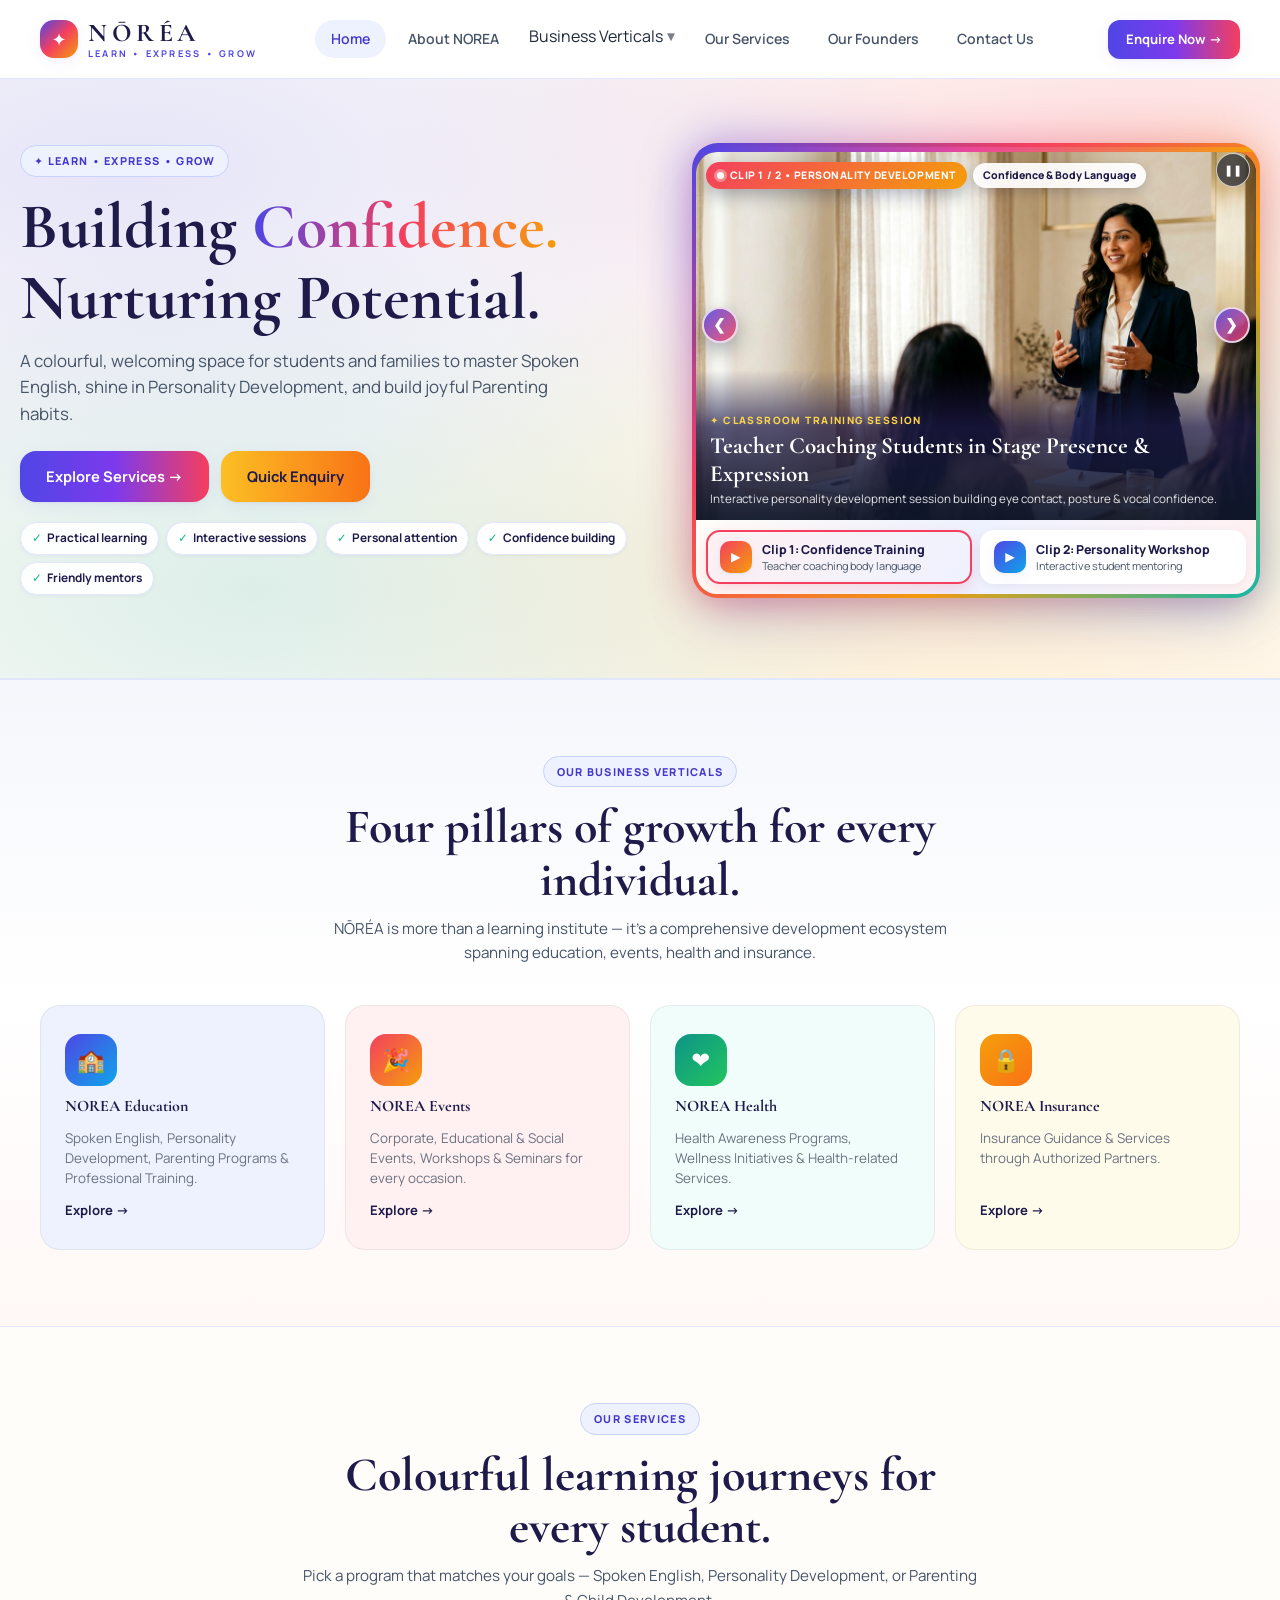
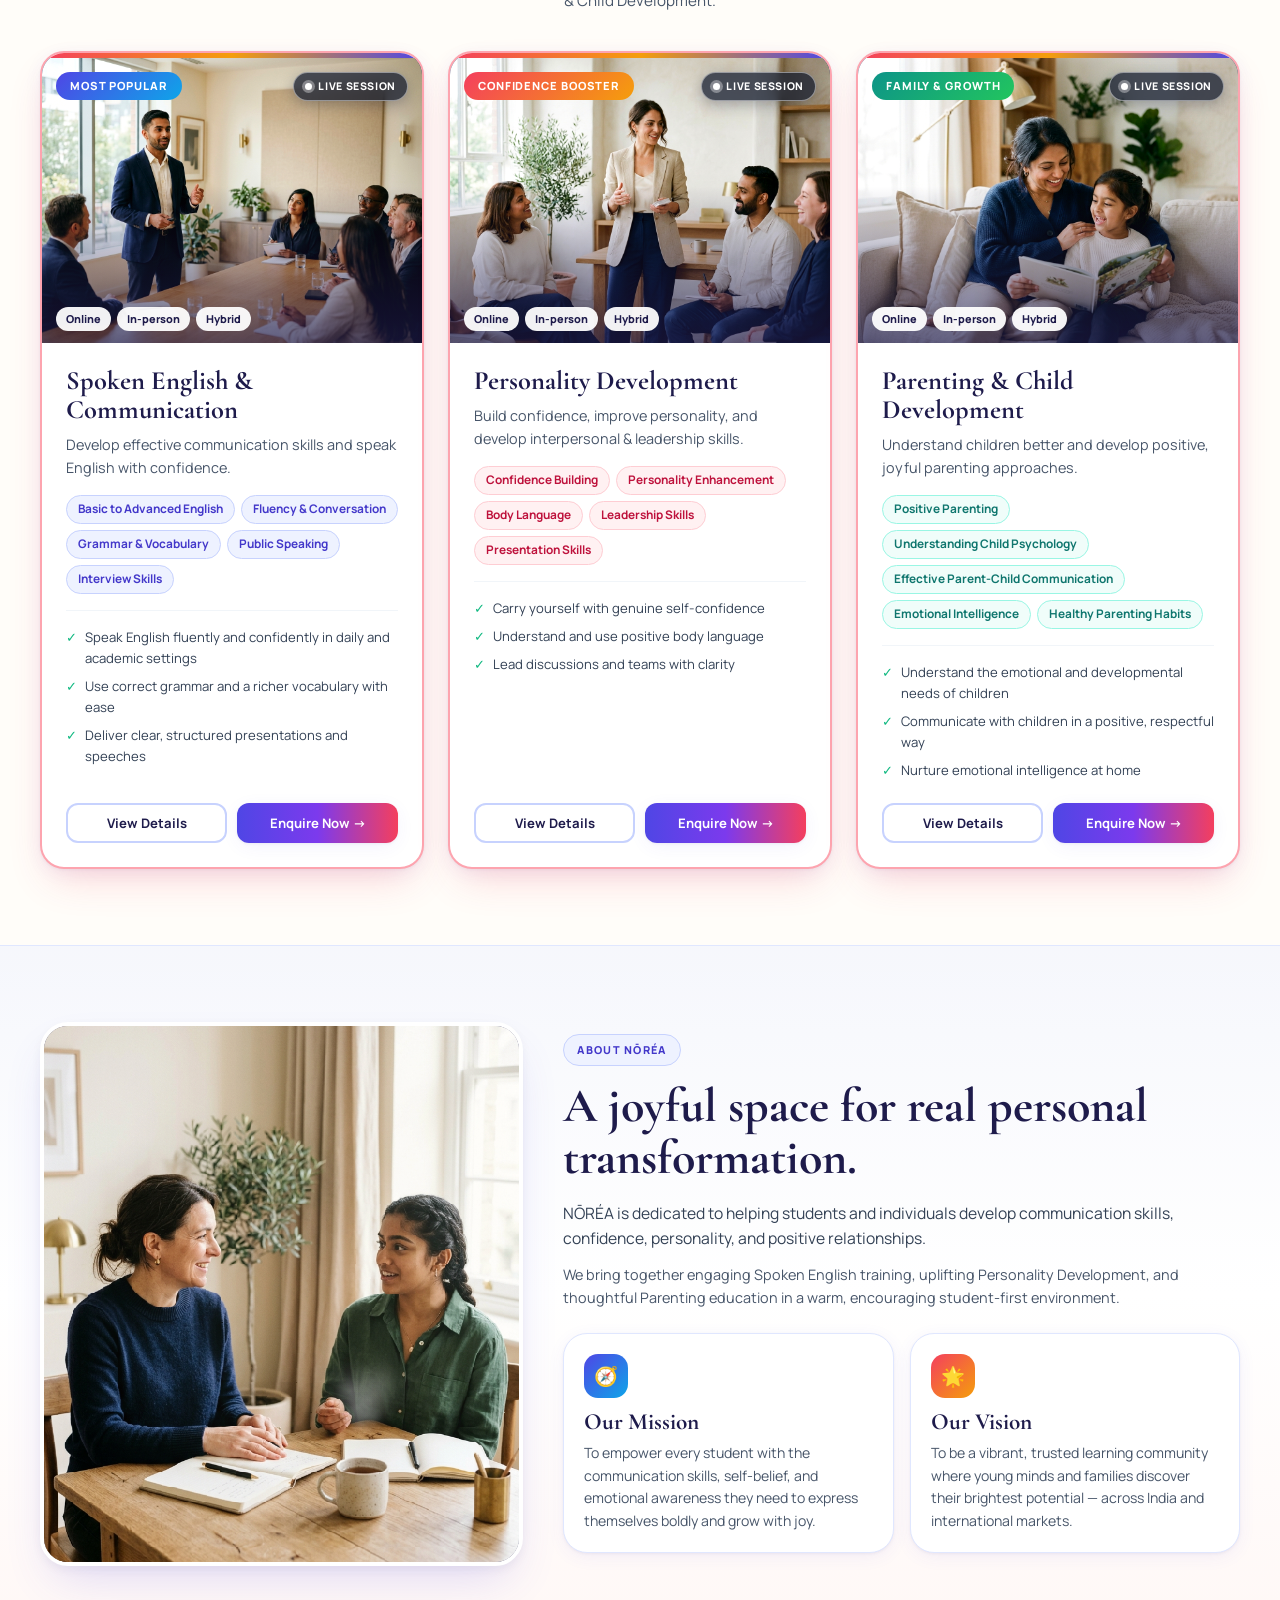
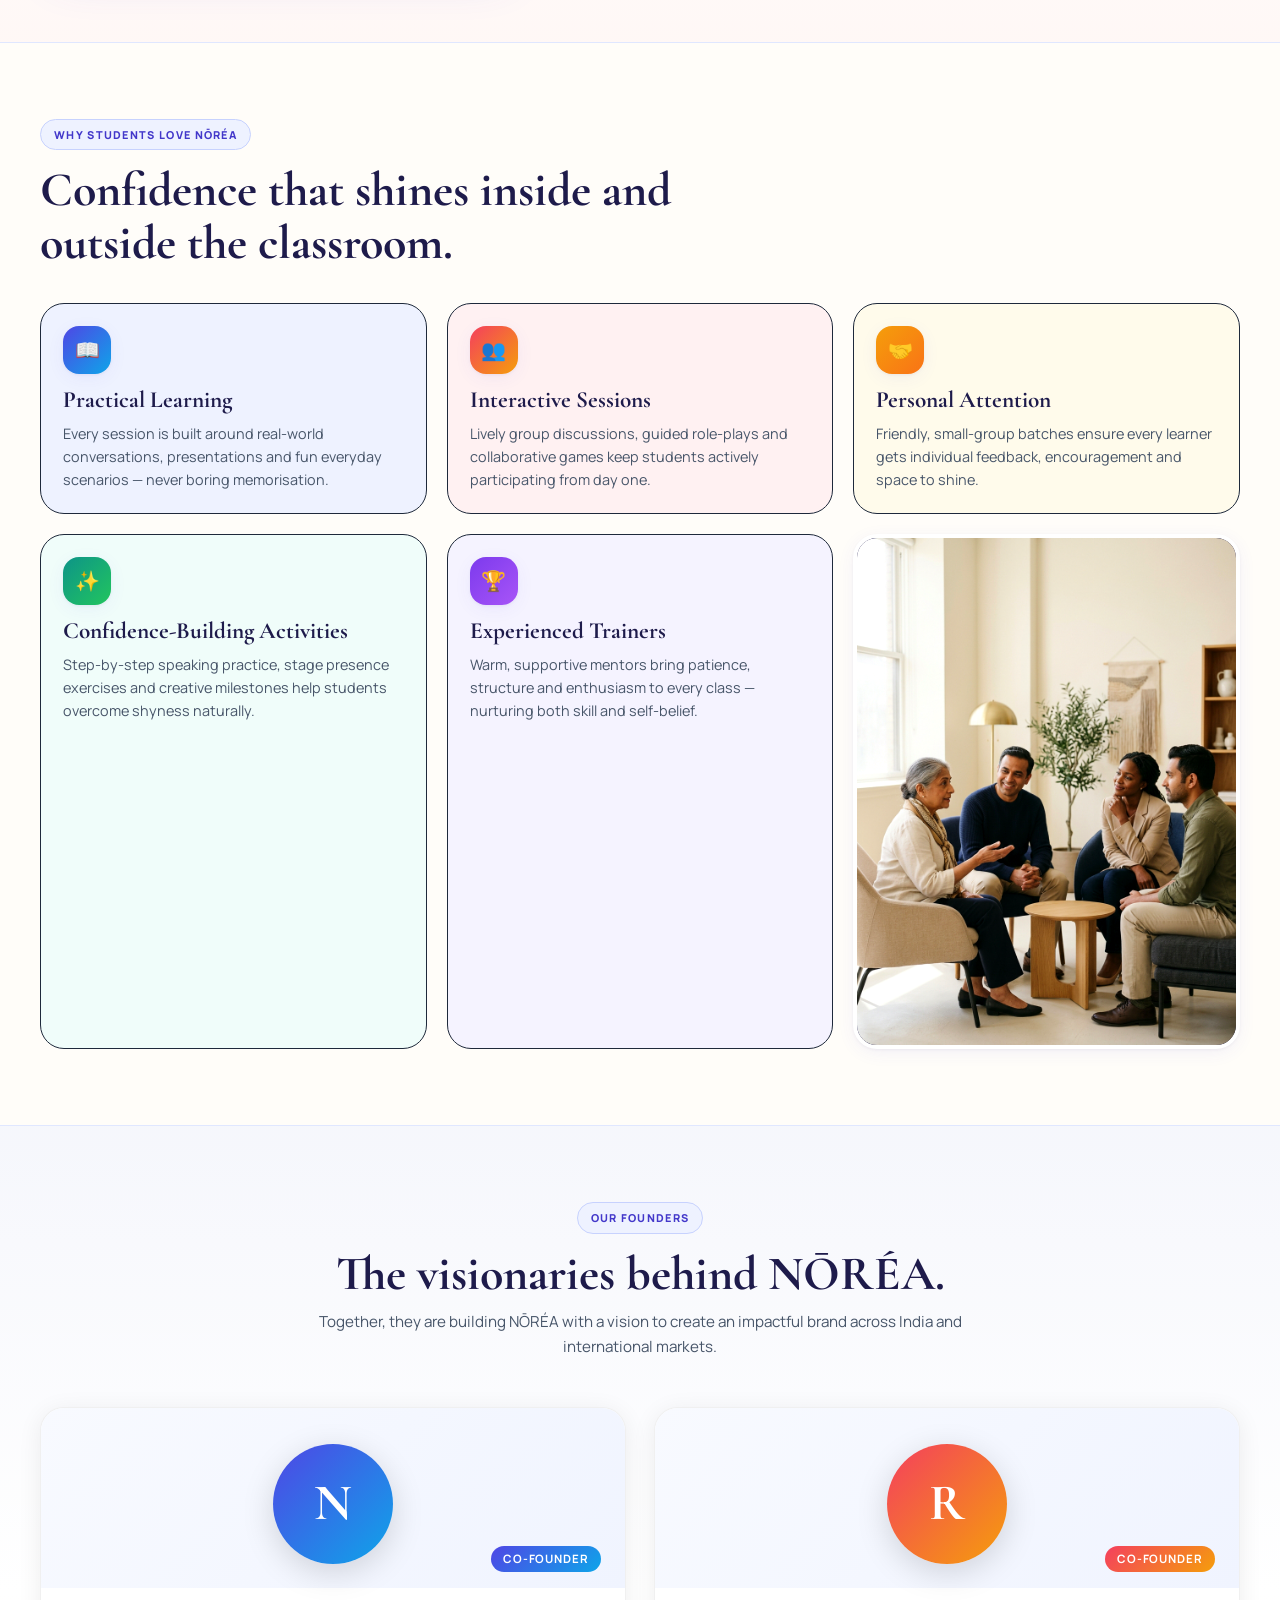
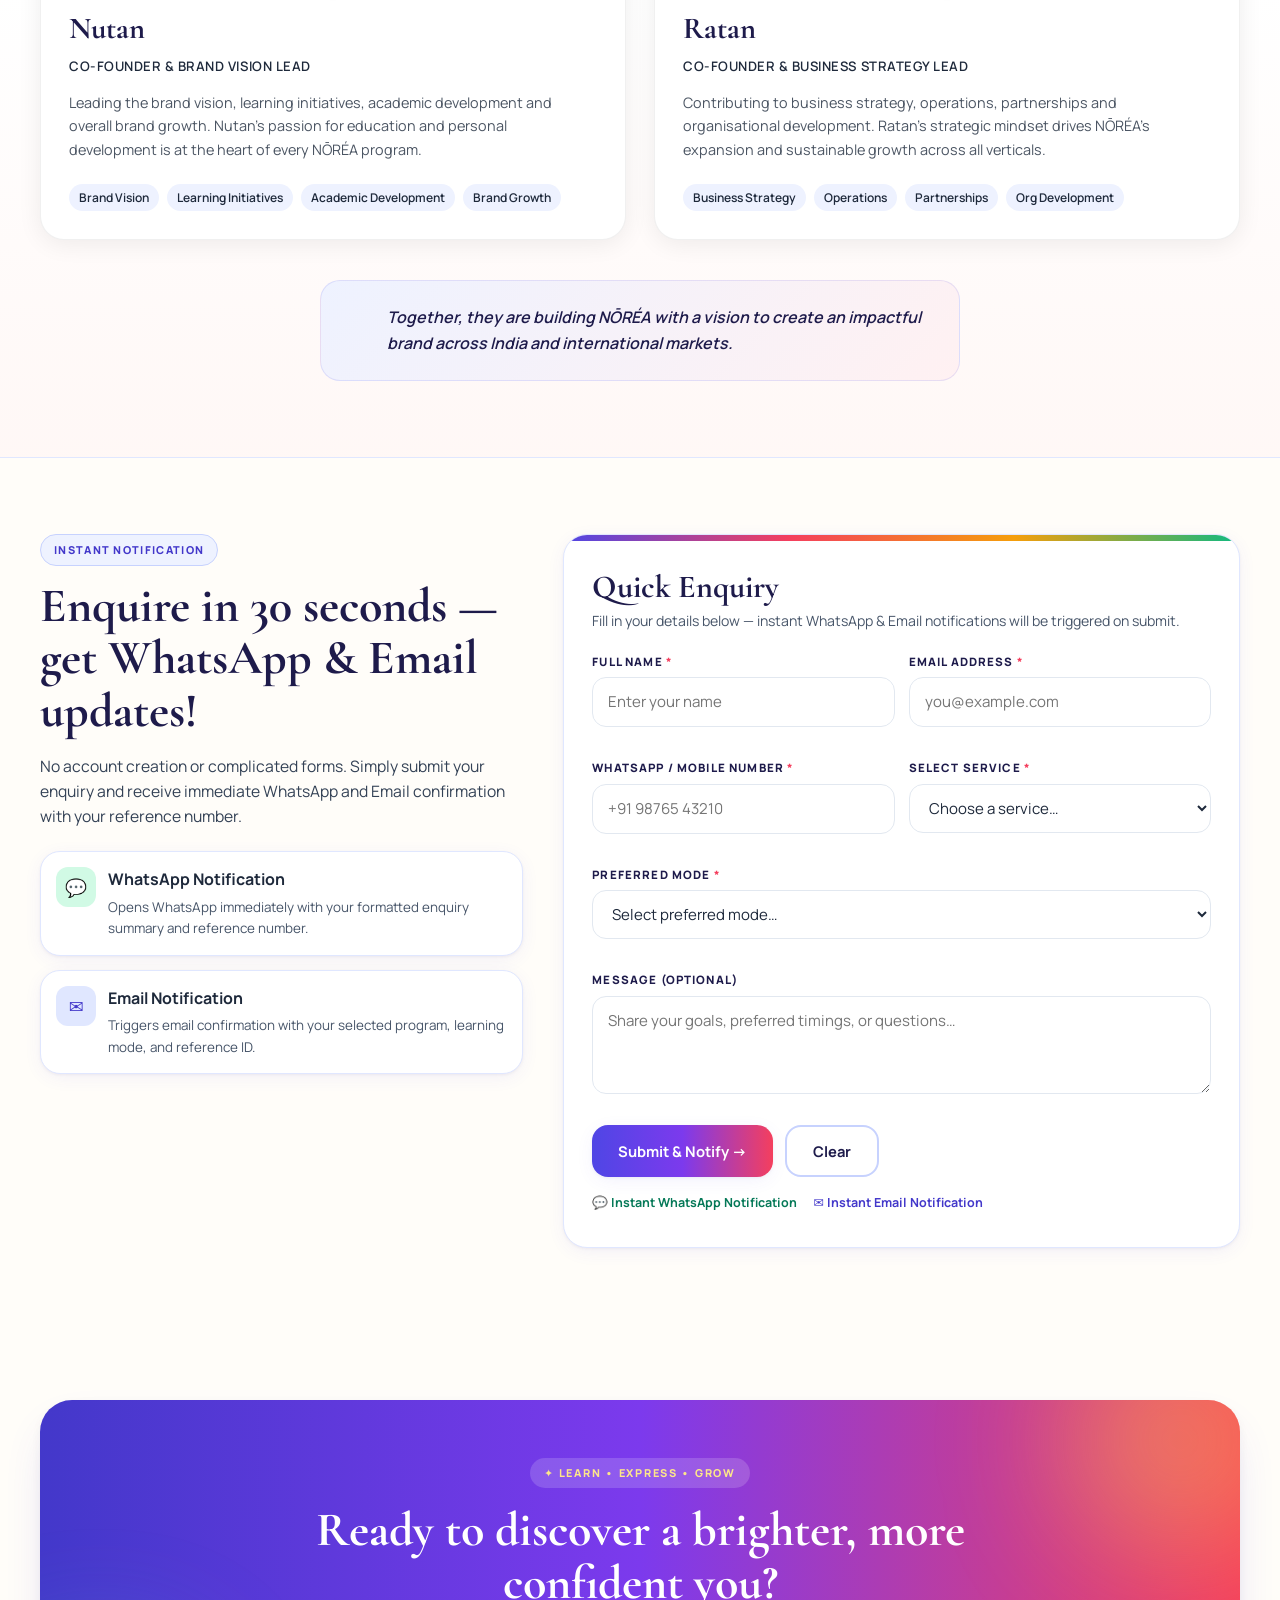
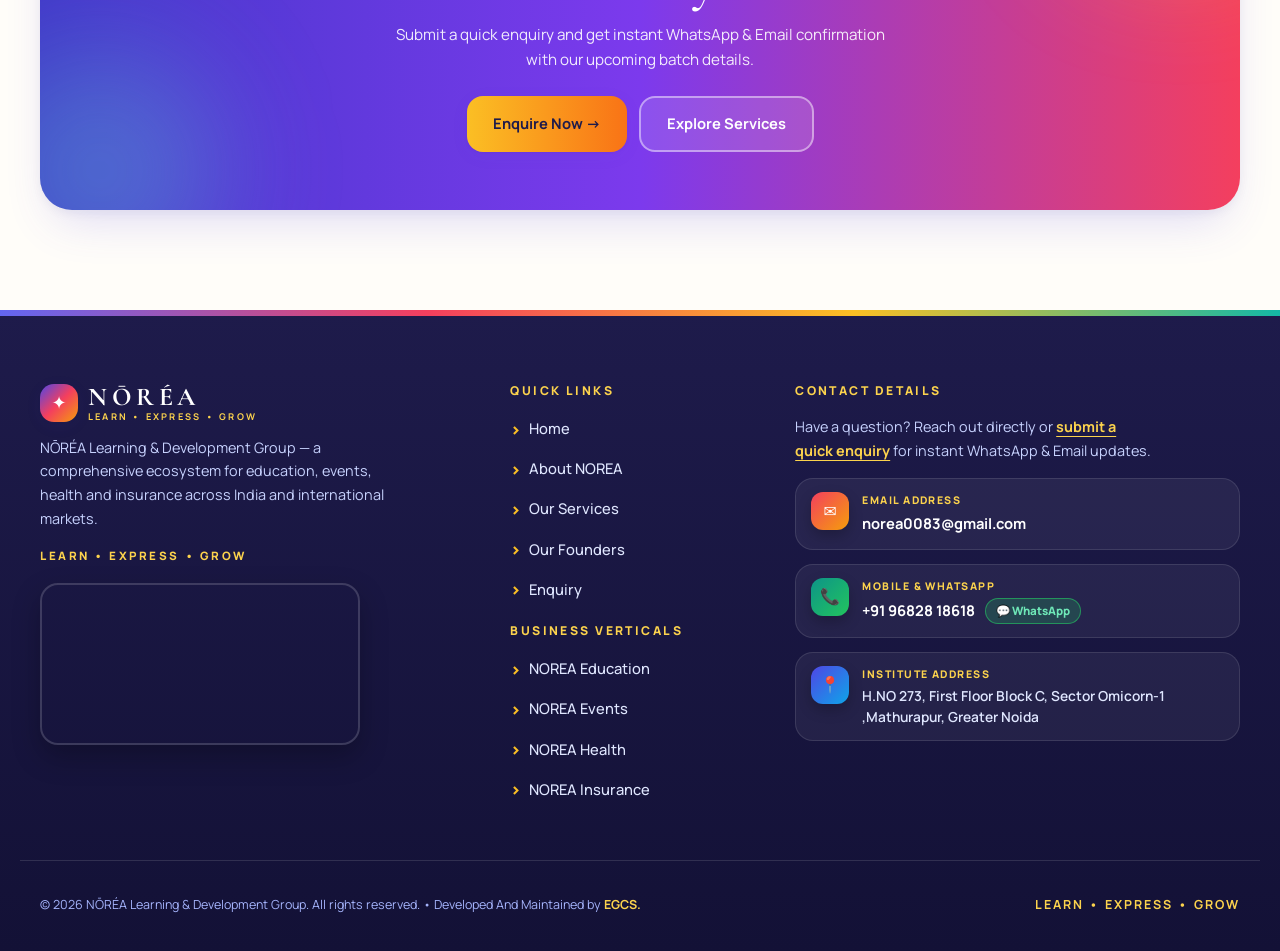
==== commit 20b2248a: "Add Business Verticals, Founders section, persistent dropdown, 4 vertical pages v16" ====
--- a/norea-html/index.html
+++ b/norea-html/index.html
@@ -4,99 +4,88 @@
     <meta charset="UTF-8" />
     <meta name="viewport" content="width=device-width, initial-scale=1.0" />
     <link rel="icon" type="image/svg+xml" href="favicon.svg" />
-    <meta name="theme-color" content="#1e1b4b" />
-    <title>NOREA – International Learning &amp; Development Group | Learn • Express • Grow</title>
+    <meta name="theme-color" content="#4F46E5" />
+    <title>NŌRÉA – Learn • Express • Grow | NOREA Learning & Development Group</title>
     <meta
       name="description"
-      content="NOREA – International Learning & Development Group. A premier multi-sector business brand spanning NOREA Education, NOREA Events, NOREA Health, and NOREA Insurance across India and international markets."
+      content="NŌRÉA Learning & Development Group. Spoken English, Personality Development, Parenting Programs, Professional Training, Events, Health & Insurance services. Building Confidence. Nurturing Potential."
     />
     <link rel="preconnect" href="https://fonts.googleapis.com" />
     <link rel="preconnect" href="https://fonts.gstatic.com" crossorigin />
     <link
-      href="https://fonts.googleapis.com/css2?family=Cormorant+Garamond:wght@600;700&family=Manrope:wght@400;500;600;700;800&family=Noto+Sans+Devanagari:wght@400;600;700&display=swap"
+      href="https://fonts.googleapis.com/css2?family=Cormorant+Garamond:wght@500;600;700&family=Manrope:wght@400;500;600;700;800&display=swap"
       rel="stylesheet"
     />
-    <link rel="stylesheet" href="styles.css?v=20" />
+    <link rel="stylesheet" href="styles.css?v=16" />
   </head>
   <body>
     <!-- Toast -->
     <div id="toast" class="toast" role="status" aria-live="polite"></div>
 
-    <!-- TOP INTERNATIONAL ANNOUNCEMENT BAR -->
-    <div class="top-bar">
-      <div class="container top-bar-inner">
-        <div class="top-bar-left">
-          <span class="top-globe">&#127760;</span>
-          <span data-i18n="topbar_text">NOREA – International Learning &amp; Development Group &bull; India &amp; Global Markets</span>
-        </div>
-        <div class="top-bar-right">
-          <a href="mailto:norea0083@gmail.com" class="top-bar-link">&#9993; norea0083@gmail.com</a>
-          <a href="tel:+919682818618" class="top-bar-link">&#128222; +91 96828 18618</a>
-          <div class="lang-switch" role="group" aria-label="Language Switcher">
-            <button type="button" class="lang-btn active" data-lang="en">EN</button>
-            <button type="button" class="lang-btn" data-lang="hi">हिंदी</button>
-          </div>
-        </div>
-      </div>
-    </div>
-
     <!-- HEADER -->
     <header class="site-header">
       <div class="container header-inner">
-        <a href="index.html#home" class="logo" aria-label="NOREA Home">
+        <a href="#home" class="logo" aria-label="NŌRÉA Home">
           <span class="logo-mark" aria-hidden="true">✦</span>
           <span class="logo-text">
-            <span class="logo-name">NOREA</span>
-            <span class="logo-sub" data-i18n="brand_sub">INTERNATIONAL LEARNING &amp; DEVELOPMENT GROUP</span>
+            <span class="logo-name">NŌRÉA</span>
+            <span class="logo-sub">LEARN • EXPRESS • GROW</span>
           </span>
         </a>
 
         <nav class="nav-desktop" aria-label="Primary">
-          <a href="#home" class="nav-link active" data-i18n="nav_home">Home</a>
-          <a href="#about" class="nav-link" data-i18n="nav_about">About NOREA</a>
+          <a href="#home" class="nav-link active">Home</a>
+          <a href="#about" class="nav-link">About NOREA</a>
+
+          <!-- Business Verticals Dropdown -->
           <div class="nav-dropdown-wrap">
-            <a href="#services" class="nav-link" data-i18n="nav_services">Our Services &#9662;</a>
-            <div class="nav-dropdown">
-              <a href="education.html" class="dropdown-item">
-                <span class="drop-dot grad-indigo"></span>
-                <div>
-                  <strong>NOREA Education</strong>
-                  <small>Spoken English, Personality, Parenting &amp; Training</small>
-                </div>
-              </a>
-              <a href="events.html" class="dropdown-item">
-                <span class="drop-dot grad-amber"></span>
-                <div>
-                  <strong>NOREA Events</strong>
-                  <small>Corporate, Educational, Social &amp; Seminars</small>
-                </div>
-              </a>
-              <a href="health.html" class="dropdown-item">
-                <span class="drop-dot grad-teal"></span>
-                <div>
-                  <strong>NOREA Health</strong>
-                  <small>Health Awareness &amp; Holistic Wellness Initiatives</small>
-                </div>
-              </a>
-              <a href="insurance.html" class="dropdown-item">
-                <span class="drop-dot grad-rose"></span>
-                <div>
-                  <strong>NOREA Insurance</strong>
-                  <small>Insurance Guidance via Authorized Partners</small>
-                </div>
-              </a>
-            </div>
-          </div>
-          <a href="#founders" class="nav-link" data-i18n="nav_founders">Our Founders</a>
-          <a href="#contact" class="nav-link" data-i18n="nav_contact">Contact Us</a>
+            <button type="button" class="nav-link nav-dropdown-btn" aria-haspopup="true" aria-expanded="false" id="verticalDropBtn">
+              Business Verticals <span class="dropdown-arrow">&#9660;</span>
+            </button>
+            <div class="nav-dropdown" id="verticalDropMenu" role="menu">
+              <div class="dropdown-col">
+                <a href="education.html" class="dropdown-section-title" role="menuitem">
+                  <span class="ds-icon grad-indigo">&#127979;</span> NOREA Education
+                </a>
+                <a href="education.html#spoken-english" class="dropdown-item" role="menuitem">Spoken English</a>
+                <a href="education.html#personality" class="dropdown-item" role="menuitem">Personality Development</a>
+                <a href="education.html#parenting" class="dropdown-item" role="menuitem">Parenting Programs</a>
+                <a href="education.html#professional" class="dropdown-item" role="menuitem">Professional Training</a>
+              </div>
+              <div class="dropdown-col">
+                <a href="events.html" class="dropdown-section-title" role="menuitem">
+                  <span class="ds-icon grad-rose">&#127881;</span> NOREA Events
+                </a>
+                <a href="events.html#corporate" class="dropdown-item" role="menuitem">Corporate Events</a>
+                <a href="events.html#educational" class="dropdown-item" role="menuitem">Educational Events</a>
+                <a href="events.html#social" class="dropdown-item" role="menuitem">Social Events</a>
+                <a href="events.html#workshops" class="dropdown-item" role="menuitem">Workshops &amp; Seminars</a>
+              </div>
+              <div class="dropdown-col">
+                <a href="health.html" class="dropdown-section-title" role="menuitem">
+                  <span class="ds-icon grad-teal">&#10084;</span> NOREA Health
+                </a>
+                <a href="health.html#awareness" class="dropdown-item" role="menuitem">Health Awareness Programs</a>
+                <a href="health.html#wellness" class="dropdown-item" role="menuitem">Wellness Initiatives</a>
+                <a href="health.html#services" class="dropdown-item" role="menuitem">Health-related Services</a>
+              </div>
+              <div class="dropdown-col">
+                <a href="insurance.html" class="dropdown-section-title" role="menuitem">
+                  <span class="ds-icon grad-amber">&#128274;</span> NOREA Insurance
+                </a>
+                <a href="insurance.html#guidance" class="dropdown-item" role="menuitem">Insurance Guidance</a>
+                <a href="insurance.html#services" class="dropdown-item" role="menuitem">Insurance Services</a>
+              </div>
+            </div>
+          </div>
+
+          <a href="#programs" class="nav-link">Our Services</a>
+          <a href="#founders" class="nav-link">Our Founders</a>
+          <a href="#contact" class="nav-link">Contact Us</a>
         </nav>
 
         <div class="header-cta">
-          <div class="lang-switch mobile-hide-sm" role="group" aria-label="Language Switcher">
-            <button type="button" class="lang-btn active" data-lang="en">EN</button>
-            <button type="button" class="lang-btn" data-lang="hi">हिंदी</button>
-          </div>
-          <a href="#enquiry" class="btn btn-primary btn-sm" data-i18n="nav_register">Register / Enquire &rarr;</a>
+          <a href="#enquiry" class="btn btn-primary btn-sm">Enquire Now &rarr;</a>
         </div>
 
         <button type="button" id="menuToggle" class="menu-toggle" aria-label="Toggle menu" aria-expanded="false">
@@ -105,79 +94,71 @@
       </div>
 
       <nav id="mobileMenu" class="mobile-menu" aria-label="Mobile Navigation">
-        <div class="mobile-lang-row">
-          <span>Language / भाषा:</span>
-          <div class="lang-switch">
-            <button type="button" class="lang-btn active" data-lang="en">English</button>
-            <button type="button" class="lang-btn" data-lang="hi">हिंदी</button>
-          </div>
-        </div>
-        <a href="#home" class="mobile-link" data-i18n="nav_home">Home</a>
-        <a href="#about" class="mobile-link" data-i18n="nav_about">About NOREA</a>
-        <a href="#services" class="mobile-link" data-i18n="nav_services">Our Services (All Verticals)</a>
-        <div class="mobile-sublinks">
-          <a href="education.html" class="mobile-sublink">&bull; NOREA Education</a>
-          <a href="events.html" class="mobile-sublink">&bull; NOREA Events</a>
-          <a href="health.html" class="mobile-sublink">&bull; NOREA Health</a>
-          <a href="insurance.html" class="mobile-sublink">&bull; NOREA Insurance</a>
-        </div>
-        <a href="#founders" class="mobile-link" data-i18n="nav_founders">Our Founders</a>
-        <a href="#contact" class="mobile-link" data-i18n="nav_contact">Contact Us</a>
-        <a href="#enquiry" class="btn btn-primary btn-full" data-i18n="nav_register">Online Registration &amp; Enquiry &rarr;</a>
+        <a href="#home" class="mobile-link">Home</a>
+        <a href="#about" class="mobile-link">About NOREA</a>
+
+        <!-- Mobile Business Verticals accordion -->
+        <button type="button" class="mobile-link mobile-accordion-btn" id="mobileVerticalBtn" aria-expanded="false">
+          Business Verticals <span class="dropdown-arrow">&#9660;</span>
+        </button>
+        <div class="mobile-accordion-body" id="mobileVerticalBody">
+          <a href="education.html" class="mobile-sub-title">&#127979; NOREA Education</a>
+          <a href="education.html#spoken-english" class="mobile-sub-link">Spoken English</a>
+          <a href="education.html#personality" class="mobile-sub-link">Personality Development</a>
+          <a href="education.html#parenting" class="mobile-sub-link">Parenting Programs</a>
+          <a href="education.html#professional" class="mobile-sub-link">Professional Training</a>
+          <a href="events.html" class="mobile-sub-title">&#127881; NOREA Events</a>
+          <a href="events.html#corporate" class="mobile-sub-link">Corporate Events</a>
+          <a href="events.html#educational" class="mobile-sub-link">Educational Events</a>
+          <a href="events.html#social" class="mobile-sub-link">Social Events</a>
+          <a href="events.html#workshops" class="mobile-sub-link">Workshops &amp; Seminars</a>
+          <a href="health.html" class="mobile-sub-title">&#10084; NOREA Health</a>
+          <a href="health.html#awareness" class="mobile-sub-link">Health Awareness Programs</a>
+          <a href="health.html#wellness" class="mobile-sub-link">Wellness Initiatives</a>
+          <a href="health.html#services" class="mobile-sub-link">Health-related Services</a>
+          <a href="insurance.html" class="mobile-sub-title">&#128274; NOREA Insurance</a>
+          <a href="insurance.html#guidance" class="mobile-sub-link">Insurance Guidance</a>
+          <a href="insurance.html#services" class="mobile-sub-link">Insurance Services</a>
+        </div>
+
+        <a href="#programs" class="mobile-link">Our Services</a>
+        <a href="#founders" class="mobile-link">Our Founders</a>
+        <a href="#contact" class="mobile-link">Contact Us</a>
+        <a href="#enquiry" class="btn btn-primary btn-full">Enquire Now &rarr;</a>
       </nav>
     </header>
 
     <main>
-      <!-- 1. HERO SECTION -->
+      <!-- HERO SECTION -->
       <section id="home" class="hero-mesh hero-section">
         <div class="container hero-grid">
           <div class="hero-copy reveal">
-            <div class="brand-badge-row">
-              <span class="pill-eyebrow" data-i18n="hero_tagline">✦ Learn • Express • Grow</span>
-              <span class="pill-global" data-i18n="hero_positioning">International Learning &amp; Development Group</span>
-            </div>
-            <h1 class="display-title" data-i18n="hero_title">
-              Empowering Lives Across <span class="text-gradient">Education, Events,</span> Health &amp; Insurance.
+            <span class="pill-eyebrow">✦ Learn • Express • Grow</span>
+            <h1 class="display-title">
+              Building <span class="text-gradient">Confidence.</span> Nurturing Potential.
             </h1>
-            <p class="lead" data-i18n="hero_lead">
-              NOREA is an international-level multi-sector business group dedicated to human capability, memorable
-              experiences, holistic well-being, and trusted financial protection across India and global markets.
+            <p class="lead">
+              A colourful, welcoming space for students and families to master Spoken English, shine in Personality
+              Development, and build joyful Parenting habits.
             </p>
-
-            <!-- Quick Sector Switcher Pills -->
-            <div class="sector-quick-pills">
-              <a href="education.html" class="sector-pill pill-edu">
-                <span class="sector-pill-dot"></span> NOREA Education &rarr;
-              </a>
-              <a href="events.html" class="sector-pill pill-evt">
-                <span class="sector-pill-dot"></span> NOREA Events &rarr;
-              </a>
-              <a href="health.html" class="sector-pill pill-hlt">
-                <span class="sector-pill-dot"></span> NOREA Health &rarr;
-              </a>
-              <a href="insurance.html" class="sector-pill pill-ins">
-                <span class="sector-pill-dot"></span> NOREA Insurance &rarr;
-              </a>
-            </div>
-
             <div class="btn-row">
-              <a href="#services" class="btn btn-primary btn-lg" data-i18n="hero_btn_explore">Explore 4 Business Verticals &rarr;</a>
-              <a href="#enquiry" class="btn btn-amber btn-lg" data-i18n="hero_btn_register">Course Registration &amp; Enquiry</a>
-            </div>
-
+              <a href="#programs" class="btn btn-primary btn-lg">Explore Services &rarr;</a>
+              <a href="#enquiry" class="btn btn-amber btn-lg">Quick Enquiry</a>
+            </div>
             <div class="chip-row">
-              <span class="chip"><span class="check-dot">&#10003;</span> <span data-i18n="chip_1">4 Specialized Business Verticals</span></span>
-              <span class="chip"><span class="check-dot">&#10003;</span> <span data-i18n="chip_2">India &amp; International Presence</span></span>
-              <span class="chip"><span class="check-dot">&#10003;</span> <span data-i18n="chip_3">Online Course Registration</span></span>
-              <span class="chip"><span class="check-dot">&#10003;</span> <span data-i18n="chip_4">Instant WhatsApp &amp; Email Alerts</span></span>
+              <span class="chip"><span class="check-dot">&#10003;</span> Practical learning</span>
+              <span class="chip"><span class="check-dot">&#10003;</span> Interactive sessions</span>
+              <span class="chip"><span class="check-dot">&#10003;</span> Personal attention</span>
+              <span class="chip"><span class="check-dot">&#10003;</span> Confidence building</span>
+              <span class="chip"><span class="check-dot">&#10003;</span> Friendly mentors</span>
             </div>
           </div>
 
           <div class="hero-media reveal">
             <div class="hero-glow"></div>
 
-            <!-- COLOURFUL 2-VIDEO SLIDER: TRAINING & EXCELLENCE IN ACTION -->
-            <div class="video-slider" id="heroVideoSlider" aria-roledescription="carousel" aria-label="NOREA Training and Development Videos">
+            <!-- COLOURFUL 2-VIDEO SLIDER: PERSONALITY DEVELOPMENT CLASSES -->
+            <div class="video-slider" id="heroVideoSlider" aria-roledescription="carousel" aria-label="Personality Development Classroom Videos">
               <div class="video-slider-rainbow"></div>
 
               <div class="video-slides">
@@ -185,9 +166,9 @@
                 <div class="video-slide active" data-slide="0">
                   <div class="video-top-badges">
                     <span class="video-pill grad-rose">
-                      <span class="live-dot"></span> Clip 1 / 2 • NOREA Education
+                      <span class="live-dot"></span> Clip 1 / 2 • Personality Development
                     </span>
-                    <span class="video-tag-pill">Personality &amp; Executive Presence</span>
+                    <span class="video-tag-pill">Confidence &amp; Body Language</span>
                   </div>
                   <video
                     class="hero-video"
@@ -200,9 +181,9 @@
                   ></video>
                   <div class="video-caption-overlay">
                     <div class="video-caption-text">
-                      <span class="video-caption-eyebrow">✦ International Learning &amp; Development</span>
-                      <h3>Expert Mentors Training Students in Confidence &amp; Expression</h3>
-                      <p>World-class Spoken English, Personality Development &amp; Professional Training programs.</p>
+                      <span class="video-caption-eyebrow">✦ Classroom Training Session</span>
+                      <h3>Teacher Coaching Students in Stage Presence &amp; Expression</h3>
+                      <p>Interactive personality development session building eye contact, posture &amp; vocal confidence.</p>
                     </div>
                   </div>
                 </div>
@@ -211,9 +192,9 @@
                 <div class="video-slide" data-slide="1">
                   <div class="video-top-badges">
                     <span class="video-pill grad-indigo">
-                      <span class="live-dot"></span> Clip 2 / 2 • Leadership &amp; Seminars
+                      <span class="live-dot"></span> Clip 2 / 2 • Personality Development
                     </span>
-                    <span class="video-tag-pill">Interactive Workshops</span>
+                    <span class="video-tag-pill">Leadership &amp; Communication</span>
                   </div>
                   <video
                     class="hero-video"
@@ -225,9 +206,9 @@
                   ></video>
                   <div class="video-caption-overlay">
                     <div class="video-caption-text">
-                      <span class="video-caption-eyebrow">✦ Multi-Sector Excellence</span>
-                      <h3>Transforming Individuals, Corporates &amp; Communities</h3>
-                      <p>Spanning Education, Corporate &amp; Educational Events, Wellness, and Insurance Guidance.</p>
+                      <span class="video-caption-eyebrow">✦ Practical Group Workshop</span>
+                      <h3>Mentor Guiding Students in Interactive Personality Workshop</h3>
+                      <p>Hands-on mentoring where trainers guide students through real-world presentation &amp; teamwork skills.</p>
                     </div>
                   </div>
                 </div>
@@ -249,15 +230,15 @@
                 <button type="button" class="video-tab active" data-target="0" role="tab" aria-selected="true">
                   <span class="video-tab-icon grad-rose">&#9654;</span>
                   <span class="video-tab-info">
-                    <strong>Clip 1: Confidence &amp; Communication</strong>
-                    <small>NOREA Education &amp; Training</small>
+                    <strong>Clip 1: Confidence Training</strong>
+                    <small>Teacher coaching body language</small>
                   </span>
                 </button>
                 <button type="button" class="video-tab" data-target="1" role="tab" aria-selected="false">
                   <span class="video-tab-icon grad-indigo">&#9654;</span>
                   <span class="video-tab-info">
-                    <strong>Clip 2: Workshops &amp; Seminars</strong>
-                    <small>Interactive Global Mentoring</small>
+                    <strong>Clip 2: Personality Workshop</strong>
+                    <small>Interactive student mentoring</small>
                   </span>
                 </button>
               </div>
@@ -266,451 +247,160 @@
         </div>
       </section>
 
-      <!-- 2. ABOUT NOREA -->
+      <!-- BUSINESS VERTICALS OVERVIEW -->
+      <section id="verticals" class="section section-tinted">
+        <div class="container">
+          <div class="section-head center reveal">
+            <span class="pill-eyebrow">Our Business Verticals</span>
+            <h2 class="section-title">Four pillars of growth for every individual.</h2>
+            <p class="section-sub">
+              NŌRÉA is more than a learning institute — it's a comprehensive development ecosystem spanning education, events, health and insurance.
+            </p>
+          </div>
+          <div class="verticals-grid">
+            <a href="education.html" class="vertical-card tint-indigo reveal">
+              <span class="vertical-icon grad-indigo">&#127979;</span>
+              <h3>NOREA Education</h3>
+              <p>Spoken English, Personality Development, Parenting Programs &amp; Professional Training.</p>
+              <span class="vertical-cta">Explore &rarr;</span>
+            </a>
+            <a href="events.html" class="vertical-card tint-rose reveal">
+              <span class="vertical-icon grad-rose">&#127881;</span>
+              <h3>NOREA Events</h3>
+              <p>Corporate, Educational &amp; Social Events, Workshops &amp; Seminars for every occasion.</p>
+              <span class="vertical-cta">Explore &rarr;</span>
+            </a>
+            <a href="health.html" class="vertical-card tint-teal reveal">
+              <span class="vertical-icon grad-teal">&#10084;</span>
+              <h3>NOREA Health</h3>
+              <p>Health Awareness Programs, Wellness Initiatives &amp; Health-related Services.</p>
+              <span class="vertical-cta">Explore &rarr;</span>
+            </a>
+            <a href="insurance.html" class="vertical-card tint-amber reveal">
+              <span class="vertical-icon grad-amber">&#128274;</span>
+              <h3>NOREA Insurance</h3>
+              <p>Insurance Guidance &amp; Services through Authorized Partners.</p>
+              <span class="vertical-cta">Explore &rarr;</span>
+            </a>
+          </div>
+        </div>
+      </section>
+
+      <!-- OUR PROGRAMS / SERVICES -->
+      <section id="programs" class="section">
+        <div class="container">
+          <div class="section-head center reveal">
+            <span class="pill-eyebrow">Our Services</span>
+            <h2 class="section-title">Colourful learning journeys for every student.</h2>
+            <p class="section-sub">
+              Pick a program that matches your goals — Spoken English, Personality Development, or Parenting &amp; Child
+              Development.
+            </p>
+          </div>
+
+          <div id="programsGrid" class="programs-grid"></div>
+        </div>
+      </section>
+
+      <!-- ABOUT US -->
       <section id="about" class="section section-tinted">
         <div class="container">
           <div class="about-grid">
             <div class="about-photo reveal" id="aboutPhotoCard">
               <img
                 src="images/about.jpg"
-                alt="Friendly mentoring at NOREA"
+                alt="Friendly mentoring at NŌRÉA"
                 id="aboutSourceImg"
                 class="about-source-img"
               />
               <canvas
                 id="aboutLiveCanvas"
                 class="about-live-canvas"
-                aria-label="Video of mentor politely explaining to student at NOREA"
+                aria-label="Video of mentor politely explaining to student at NŌRÉA"
               ></canvas>
             </div>
             <div class="about-copy reveal">
-              <span class="pill-eyebrow" data-i18n="about_eyebrow">About NOREA</span>
-              <h2 class="section-title" data-i18n="about_title">
-                An International Learning &amp; Development Group Built for Global Impact.
-              </h2>
-              <p class="body-text" data-i18n="about_p1">
-                Anchored by our core philosophy — <strong>Learn • Express • Grow</strong> — NOREA has evolved into a
-                dynamic, multi-sector enterprise delivering excellence across <strong>Education, Events, Health, and
-                Insurance</strong>.
+              <span class="pill-eyebrow">About NŌRÉA</span>
+              <h2 class="section-title">A joyful space for real personal transformation.</h2>
+              <p class="body-text">
+                NŌRÉA is dedicated to helping students and individuals develop communication skills, confidence,
+                personality, and positive relationships.
               </p>
-              <p class="muted-text" data-i18n="about_p2">
-                We combine international standards of training, corporate event curation, preventive health &amp;
-                wellness awareness, and reliable insurance guidance through authorized partners to empower students,
-                families, professionals, and organizations across India and global markets.
+              <p class="muted-text">
+                We bring together engaging Spoken English training, uplifting Personality Development, and thoughtful
+                Parenting education in a warm, encouraging student-first environment.
               </p>
 
               <div class="mv-grid">
                 <div class="card mv-card">
                   <span class="mv-icon grad-indigo">&#129517;</span>
-                  <h3 data-i18n="mission_title">Our Mission</h3>
-                  <p data-i18n="mission_desc">
-                    To empower individuals, families, and enterprises with world-class communication skills, impactful
-                    events, preventive wellness, and trusted advisory services that inspire lifelong confidence.
+                  <h3>Our Mission</h3>
+                  <p>
+                    To empower every student with the communication skills, self-belief, and emotional awareness they
+                    need to express themselves boldly and grow with joy.
                   </p>
                 </div>
                 <div class="card mv-card">
-                  <span class="mv-icon grad-rose">&#127760;</span>
-                  <h3 data-i18n="vision_title">Our Global Vision</h3>
-                  <p data-i18n="vision_desc">
-                    To establish NOREA as a globally respected, multi-sector brand expanding seamlessly across India and
-                    international markets while nurturing human potential at every stage of life.
+                  <span class="mv-icon grad-rose">&#127775;</span>
+                  <h3>Our Vision</h3>
+                  <p>
+                    To be a vibrant, trusted learning community where young minds and families discover their brightest
+                    potential — across India and international markets.
                   </p>
                 </div>
               </div>
-
-              <!-- Global Scalability Metrics Strip -->
-              <div class="about-stats-strip">
-                <div class="about-stat">
-                  <strong>4+</strong>
-                  <span data-i18n="stat_verticals">Core Business Verticals</span>
-                </div>
-                <div class="about-stat">
-                  <strong>15+</strong>
-                  <span data-i18n="stat_programs">Specialized Programs &amp; Solutions</span>
-                </div>
-                <div class="about-stat">
-                  <strong>Global</strong>
-                  <span data-i18n="stat_markets">India &amp; International Reach</span>
-                </div>
-              </div>
             </div>
           </div>
         </div>
       </section>
 
-      <!-- 3. OUR SERVICES – 4 BUSINESS VERTICALS + FUTURE EXPANSION -->
-      <section id="services" class="section">
-        <div class="container">
-          <div class="section-head center reveal">
-            <span class="pill-eyebrow" data-i18n="services_eyebrow">Our Services &amp; Business Verticals</span>
-            <h2 class="section-title" data-i18n="services_title">
-              Four Pillars of Excellence. One Unified Global Brand.
-            </h2>
-            <p class="section-sub" data-i18n="services_sub">
-              Explore NOREA’s four dedicated business sectors — each crafted with international quality, specialized
-              expertise, and a commitment to helping you Learn, Express, and Grow.
-            </p>
-          </div>
-
-          <!-- 4 BUSINESS VERTICALS GRID -->
-          <div class="verticals-grid">
-            <!-- Vertical 1: NOREA Education -->
-            <article class="card vertical-card vertical-edu reveal">
-              <div class="prog-rainbow-bar"></div>
-              <div class="vertical-media">
-                <video
-                  class="prog-video"
-                  src="https://assets.mixkit.co/videos/4809/4809-720.mp4"
-                  poster="images/program-spoken-english.jpg"
-                  autoplay
-                  loop
-                  muted
-                  playsinline
-                  preload="metadata"
-                ></video>
-                <div class="prog-overlay"></div>
-                <span class="prog-badge grad-indigo">01 • Flagship Vertical</span>
-                <span class="prog-live-pill"><span class="live-dot"></span> Online &amp; In-Person</span>
-              </div>
-              <div class="vertical-body">
-                <div class="vertical-header-row">
-                  <span class="vertical-icon grad-indigo">&#127891;</span>
-                  <div>
-                    <span class="vertical-kicker">Learning &amp; Capability</span>
-                    <h3 class="vertical-title" data-i18n="v1_title">NOREA Education</h3>
-                  </div>
-                </div>
-                <p class="vertical-desc" data-i18n="v1_desc">
-                  World-class communication, confidence, parenting, and executive training programs tailored for
-                  students, parents, and working professionals.
-                </p>
-                <ul class="vertical-service-list">
-                  <li><span class="ok">&#10003;</span> <strong>Spoken English</strong> — Fluency, Grammar, Public Speaking &amp; Interviews</li>
-                  <li><span class="ok">&#10003;</span> <strong>Personality Development</strong> — Confidence, Body Language &amp; Leadership</li>
-                  <li><span class="ok">&#10003;</span> <strong>Parenting Programs</strong> — Child Psychology &amp; Positive Parenting Habits</li>
-                  <li><span class="ok">&#10003;</span> <strong>Professional Training</strong> — Corporate Communication &amp; Career Poise</li>
-                </ul>
-                <div class="vertical-actions">
-                  <a href="education.html" class="btn btn-outline btn-sm">Explore Sector Page &rarr;</a>
-                  <button
-                    type="button"
-                    class="btn btn-primary btn-sm"
-                    data-select-vertical="NOREA Education"
-                    data-select-service="Spoken English & Communication"
-                  >
-                    Register Course &rarr;
-                  </button>
-                </div>
-              </div>
-            </article>
-
-            <!-- Vertical 2: NOREA Events -->
-            <article class="card vertical-card vertical-evt reveal">
-              <div class="prog-rainbow-bar"></div>
-              <div class="vertical-media">
-                <video
-                  class="prog-video"
-                  src="https://assets.mixkit.co/videos/6636/6636-720.mp4"
-                  poster="images/program-personality-development.jpg"
-                  autoplay
-                  loop
-                  muted
-                  playsinline
-                  preload="metadata"
-                ></video>
-                <div class="prog-overlay"></div>
-                <span class="prog-badge grad-amber">02 • Conferences &amp; Experiences</span>
-                <span class="prog-live-pill"><span class="live-dot"></span> End-to-End Curation</span>
-              </div>
-              <div class="vertical-body">
-                <div class="vertical-header-row">
-                  <span class="vertical-icon grad-amber">&#127908;</span>
-                  <div>
-                    <span class="vertical-kicker">Conferences &amp; Celebrations</span>
-                    <h3 class="vertical-title" data-i18n="v2_title">NOREA Events</h3>
-                  </div>
-                </div>
-                <p class="vertical-desc" data-i18n="v2_desc">
-                  High-impact event strategy, planning, and execution across corporate forums, academic institutions,
-                  social gatherings, and knowledge seminars.
-                </p>
-                <ul class="vertical-service-list">
-                  <li><span class="ok">&#10003;</span> <strong>Corporate Events</strong> — Summits, Leadership Meets &amp; Brand Launches</li>
-                  <li><span class="ok">&#10003;</span> <strong>Educational Events</strong> — Academic Conclaves, Youth Fests &amp; Competitions</li>
-                  <li><span class="ok">&#10003;</span> <strong>Social Events</strong> — Community Gatherings &amp; Cultural Celebrations</li>
-                  <li><span class="ok">&#10003;</span> <strong>Workshops &amp; Seminars</strong> — Expert Panels &amp; Interactive Training Bootcamps</li>
-                </ul>
-                <div class="vertical-actions">
-                  <a href="events.html" class="btn btn-outline btn-sm">Explore Sector Page &rarr;</a>
-                  <button
-                    type="button"
-                    class="btn btn-primary btn-sm"
-                    data-select-vertical="NOREA Events"
-                    data-select-service="Corporate Events"
-                  >
-                    Book an Event &rarr;
-                  </button>
-                </div>
-              </div>
-            </article>
-
-            <!-- Vertical 3: NOREA Health -->
-            <article class="card vertical-card vertical-hlt reveal">
-              <div class="prog-rainbow-bar"></div>
-              <div class="vertical-media">
-                <video
-                  class="prog-video"
-                  src="https://assets.mixkit.co/videos/4790/4790-720.mp4"
-                  poster="images/program-parenting.jpg"
-                  autoplay
-                  loop
-                  muted
-                  playsinline
-                  preload="metadata"
-                ></video>
-                <div class="prog-overlay"></div>
-                <span class="prog-badge grad-teal">03 • Preventive Wellness</span>
-                <span class="prog-live-pill"><span class="live-dot"></span> Holistic Care</span>
-              </div>
-              <div class="vertical-body">
-                <div class="vertical-header-row">
-                  <span class="vertical-icon grad-teal">&#129658;</span>
-                  <div>
-                    <span class="vertical-kicker">Mind &amp; Body Vitality</span>
-                    <h3 class="vertical-title" data-i18n="v3_title">NOREA Health</h3>
-                  </div>
-                </div>
-                <p class="vertical-desc" data-i18n="v3_desc">
-                  Promoting healthier lifestyles, preventive awareness, mental resilience, and accessible community
-                  wellness initiatives for families and organizations.
-                </p>
-                <ul class="vertical-service-list">
-                  <li><span class="ok">&#10003;</span> <strong>Health Awareness Programs</strong> — Preventive Care &amp; Community Drives</li>
-                  <li><span class="ok">&#10003;</span> <strong>Wellness Initiatives</strong> — Stress Management, Mindfulness &amp; Lifestyle Coaching</li>
-                  <li><span class="ok">&#10003;</span> <strong>Health-related Services</strong> — Wellness Camps &amp; Guidance Support</li>
-                </ul>
-                <div class="vertical-actions">
-                  <a href="health.html" class="btn btn-outline btn-sm">Explore Sector Page &rarr;</a>
-                  <button
-                    type="button"
-                    class="btn btn-primary btn-sm"
-                    data-select-vertical="NOREA Health"
-                    data-select-service="Health Awareness Programs"
-                  >
-                    Enquire Now &rarr;
-                  </button>
-                </div>
-              </div>
-            </article>
-
-            <!-- Vertical 4: NOREA Insurance -->
-            <article class="card vertical-card vertical-ins reveal">
-              <div class="prog-rainbow-bar"></div>
-              <div class="vertical-media">
-                <video
-                  class="prog-video"
-                  src="https://assets.mixkit.co/videos/4813/4813-720.mp4"
-                  poster="images/why-norea.jpg"
-                  autoplay
-                  loop
-                  muted
-                  playsinline
-                  preload="metadata"
-                ></video>
-                <div class="prog-overlay"></div>
-                <span class="prog-badge grad-rose">04 • Protection &amp; Advisory</span>
-                <span class="prog-live-pill"><span class="live-dot"></span> Authorized Partners</span>
-              </div>
-              <div class="vertical-body">
-                <div class="vertical-header-row">
-                  <span class="vertical-icon grad-rose">&#128737;</span>
-                  <div>
-                    <span class="vertical-kicker">Security &amp; Peace of Mind</span>
-                    <h3 class="vertical-title" data-i18n="v4_title">NOREA Insurance</h3>
-                  </div>
-                </div>
-                <p class="vertical-desc" data-i18n="v4_desc">
-                  Transparent, customer-first insurance education and seamless facilitation delivered through certified
-                  and authorized insurance partners.
-                </p>
-                <ul class="vertical-service-list">
-                  <li><span class="ok">&#10003;</span> <strong>Insurance Guidance</strong> — Personalized Need Analysis &amp; Policy Literacy</li>
-                  <li><span class="ok">&#10003;</span> <strong>Insurance-related Services through Authorized Partners</strong> — Health, Life &amp; Asset Protection Assistance</li>
-                </ul>
-                <div class="vertical-actions">
-                  <a href="insurance.html" class="btn btn-outline btn-sm">Explore Sector Page &rarr;</a>
-                  <button
-                    type="button"
-                    class="btn btn-primary btn-sm"
-                    data-select-vertical="NOREA Insurance"
-                    data-select-service="Insurance Guidance"
-                  >
-                    Get Guidance &rarr;
-                  </button>
-                </div>
-              </div>
-            </article>
-          </div>
-
-          <!-- FEATURED EDUCATION PROGRAMS QUICK SHOWCASE -->
-          <div class="sub-showcase reveal" style="margin-top: 56px;">
-            <div class="section-head center" style="margin-bottom: 32px;">
-              <span class="pill-eyebrow">NOREA Education Flagship Courses</span>
-              <h3 class="section-title" style="font-size: clamp(1.7rem, 3.6vw, 2.4rem);">
-                Featured Learning &amp; Development Programs
-              </h3>
-              <p class="section-sub">
-                Direct online registration available for our core Spoken English, Personality Development, Parenting, and
-                Professional Training tracks.
-              </p>
-            </div>
-            <div id="programsGrid" class="programs-grid"></div>
-          </div>
-
-          <!-- 5. FUTURE EXPANSION & SCALABILITY BANNER -->
-          <div class="expansion-card reveal">
-            <div class="expansion-badge">✦ Scalable Multi-Sector Architecture</div>
-            <div class="expansion-grid">
-              <div>
-                <h3 data-i18n="exp_title">Built for Expansion Across India &amp; International Markets</h3>
-                <p data-i18n="exp_desc">
-                  NOREA’s modular multi-sector ecosystem is engineered to scale rapidly across major Indian metros and
-                  global hubs — ready to integrate upcoming business divisions, digital learning platforms, and
-                  international partnerships.
-                </p>
-              </div>
-              <div class="expansion-pills">
-                <span class="exp-pill">&#127470;&#127475; Pan-India Network</span>
-                <span class="exp-pill">&#127757; International Markets</span>
-                <span class="exp-pill">&#128640; Future Business Sectors Ready</span>
-                <span class="exp-pill">&#128179; Online Payment Gateway (Phase 2)</span>
-              </div>
-            </div>
-          </div>
-        </div>
-      </section>
-
-      <!-- 4. OUR FOUNDERS (EQUAL IMPORTANCE & VISIBILITY FOR BOTH CO-FOUNDERS) -->
-      <section id="founders" class="section section-tinted">
-        <div class="container">
-          <div class="section-head center reveal">
-            <span class="pill-eyebrow" data-i18n="founders_eyebrow">Leadership &amp; Vision</span>
-            <h2 class="section-title" data-i18n="founders_title">Our Founders</h2>
-            <p class="section-sub" data-i18n="founders_shared_vision">
-              Together, they are building NOREA with a vision to create an impactful brand across India and
-              international markets.
-            </p>
-          </div>
-
-          <div class="founders-grid">
-            <!-- Co-Founder 1: Nutan -->
-            <article class="card founder-card reveal">
-              <div class="founder-top-bar grad-indigo"></div>
-              <div class="founder-header">
-                <div class="founder-monogram grad-indigo" aria-hidden="true">
-                  <span>N</span>
-                </div>
-                <div class="founder-title-wrap">
-                  <span class="founder-role-badge tag-indigo" data-i18n="cofounder_badge">Co-Founder &bull; NOREA</span>
-                  <h3 class="founder-name" data-i18n="nutan_name">Nutan</h3>
-                  <p class="founder-designation" data-i18n="nutan_role">Co-Founder</p>
-                </div>
-              </div>
-              <p class="founder-bio" data-i18n="nutan_bio">
-                Leading the brand vision, learning initiatives, academic development and overall brand growth.
-              </p>
-              <div class="founder-focus-tags">
-                <span class="topic-tag tag-indigo">Brand Vision</span>
-                <span class="topic-tag tag-indigo">Learning Initiatives</span>
-                <span class="topic-tag tag-indigo">Academic Development</span>
-                <span class="topic-tag tag-indigo">Overall Brand Growth</span>
-              </div>
-            </article>
-
-            <!-- Co-Founder 2: Ratan -->
-            <article class="card founder-card reveal">
-              <div class="founder-top-bar grad-rose"></div>
-              <div class="founder-header">
-                <div class="founder-monogram grad-rose" aria-hidden="true">
-                  <span>R</span>
-                </div>
-                <div class="founder-title-wrap">
-                  <span class="founder-role-badge tag-rose" data-i18n="cofounder_badge">Co-Founder &bull; NOREA</span>
-                  <h3 class="founder-name" data-i18n="ratan_name">Ratan</h3>
-                  <p class="founder-designation" data-i18n="ratan_role">Co-Founder</p>
-                </div>
-              </div>
-              <p class="founder-bio" data-i18n="ratan_bio">
-                Contributing to business strategy, operations, partnerships and organisational development.
-              </p>
-              <div class="founder-focus-tags">
-                <span class="topic-tag tag-rose">Business Strategy</span>
-                <span class="topic-tag tag-rose">Operations Excellence</span>
-                <span class="topic-tag tag-rose">Strategic Partnerships</span>
-                <span class="topic-tag tag-rose">Organisational Development</span>
-              </div>
-            </article>
-          </div>
-
-          <!-- Shared Founders Vision Callout -->
-          <div class="founders-shared-banner reveal">
-            <span class="shared-icon">✦</span>
-            <p data-i18n="founders_banner_quote">
-              “Together, Nutan and Ratan are building <strong>NOREA – International Learning &amp; Development Group</strong>
-              with equal dedication and a shared commitment to creating a trusted, high-impact brand across India and
-              international markets.”
-            </p>
-          </div>
-        </div>
-      </section>
-
-      <!-- WHY CHOOSE NOREA -->
+      <!-- WHY CHOOSE NŌRÉA -->
       <section id="why-norea" class="section">
         <div class="container">
           <div class="section-head reveal">
-            <span class="pill-eyebrow">Why Choose NOREA</span>
-            <h2 class="section-title">International standards of excellence inside and outside the classroom.</h2>
+            <span class="pill-eyebrow">Why Students Love NŌRÉA</span>
+            <h2 class="section-title">Confidence that shines inside and outside the classroom.</h2>
           </div>
 
           <div class="why-grid">
             <article class="why-card tint-indigo reveal">
               <div class="why-icon grad-indigo">&#128214;</div>
-              <h3>Practical &amp; Experiential Learning</h3>
+              <h3>Practical Learning</h3>
               <p>
-                Every session and workshop is built around real-world communication, leadership simulations, and
-                practical transformation.
+                Every session is built around real-world conversations, presentations and fun everyday scenarios — never
+                boring memorisation.
               </p>
             </article>
             <article class="why-card tint-rose reveal">
-              <div class="why-icon grad-rose">&#127760;</div>
-              <h3>Multi-Sector International Brand</h3>
+              <div class="why-icon grad-rose">&#128101;</div>
+              <h3>Interactive Sessions</h3>
               <p>
-                One unified, trusted brand ecosystem serving your Education, Events, Health &amp; Wellness, and
-                Insurance guidance needs.
+                Lively group discussions, guided role-plays and collaborative games keep students actively participating
+                from day one.
               </p>
             </article>
             <article class="why-card tint-amber reveal">
               <div class="why-icon grad-amber">&#129309;</div>
-              <h3>Personal Attention &amp; Advisory</h3>
+              <h3>Personal Attention</h3>
               <p>
-                Small-batch mentoring in Education, bespoke curation in Events, and dedicated guidance across Health and
-                Authorized Insurance partners.
+                Friendly, small-group batches ensure every learner gets individual feedback, encouragement and space to
+                shine.
               </p>
             </article>
             <article class="why-card tint-teal reveal">
               <div class="why-icon grad-teal">&#10024;</div>
-              <h3>Confidence &amp; Holistic Growth</h3>
+              <h3>Confidence-Building Activities</h3>
               <p>
-                Structured milestones that build stage presence, executive poise, emotional intelligence, and family
-                well-being.
+                Step-by-step speaking practice, stage presence exercises and creative milestones help students overcome
+                shyness naturally.
               </p>
             </article>
             <article class="why-card tint-violet reveal">
               <div class="why-icon grad-violet">&#127942;</div>
-              <h3>Experienced Trainers &amp; Partners</h3>
+              <h3>Experienced Trainers</h3>
               <p>
-                Seasoned educators, event specialists, wellness mentors, and authorized insurance partners committed to
-                your success.
+                Warm, supportive mentors bring patience, structure and enthusiasm to every class — nurturing both skill
+                and self-belief.
               </p>
             </article>
             <article class="why-photo-card reveal">
@@ -729,44 +419,97 @@
         </div>
       </section>
 
-      <!-- 6. ONLINE COURSE REGISTRATION, MULTI-SECTOR ENQUIRY & PAYMENT FACILITY (FUTURE PHASE) -->
-      <section id="enquiry" class="section section-tinted">
+      <!-- OUR FOUNDERS -->
+      <section id="founders" class="section section-tinted">
+        <div class="container">
+          <div class="section-head center reveal">
+            <span class="pill-eyebrow">Our Founders</span>
+            <h2 class="section-title">The visionaries behind NŌRÉA.</h2>
+            <p class="section-sub">
+              Together, they are building NŌRÉA with a vision to create an impactful brand across India and international markets.
+            </p>
+          </div>
+
+          <div class="founders-grid">
+            <!-- Founder: Nutan -->
+            <div class="founder-card reveal">
+              <div class="founder-photo-wrap">
+                <div class="founder-photo-placeholder grad-indigo" aria-label="Nutan – Co-Founder">
+                  <span class="founder-initials">N</span>
+                </div>
+                <span class="founder-role-badge grad-indigo">Co-Founder</span>
+              </div>
+              <div class="founder-info">
+                <h3 class="founder-name">Nutan</h3>
+                <p class="founder-role">Co-Founder &amp; Brand Vision Lead</p>
+                <p class="founder-bio">
+                  Leading the brand vision, learning initiatives, academic development and overall brand growth. Nutan's passion for education and personal development is at the heart of every NŌRÉA program.
+                </p>
+                <div class="founder-tags">
+                  <span class="founder-tag">Brand Vision</span>
+                  <span class="founder-tag">Learning Initiatives</span>
+                  <span class="founder-tag">Academic Development</span>
+                  <span class="founder-tag">Brand Growth</span>
+                </div>
+              </div>
+            </div>
+
+            <!-- Founder: Ratan -->
+            <div class="founder-card reveal">
+              <div class="founder-photo-wrap">
+                <div class="founder-photo-placeholder grad-rose" aria-label="Ratan – Co-Founder">
+                  <span class="founder-initials">R</span>
+                </div>
+                <span class="founder-role-badge grad-rose">Co-Founder</span>
+              </div>
+              <div class="founder-info">
+                <h3 class="founder-name">Ratan</h3>
+                <p class="founder-role">Co-Founder &amp; Business Strategy Lead</p>
+                <p class="founder-bio">
+                  Contributing to business strategy, operations, partnerships and organisational development. Ratan's strategic mindset drives NŌRÉA's expansion and sustainable growth across all verticals.
+                </p>
+                <div class="founder-tags">
+                  <span class="founder-tag">Business Strategy</span>
+                  <span class="founder-tag">Operations</span>
+                  <span class="founder-tag">Partnerships</span>
+                  <span class="founder-tag">Org Development</span>
+                </div>
+              </div>
+            </div>
+          </div>
+
+          <div class="founders-tagline reveal">
+            <div class="founders-tagline-inner">
+              <span class="founders-tagline-icon">✦</span>
+              <p>Together, they are building NŌRÉA with a vision to create an impactful brand across India and international markets.</p>
+            </div>
+          </div>
+        </div>
+      </section>
+
+      <!-- SIMPLE ENQUIRY FORM -->
+      <section id="enquiry" class="section">
         <div class="container enquiry-grid">
           <div class="enquiry-side reveal">
-            <span class="pill-eyebrow" data-i18n="enq_eyebrow">Online Registration &amp; Enquiry</span>
-            <h2 class="section-title" data-i18n="enq_title">
-              Course Registration &amp; Multi-Sector Business Enquiry
-            </h2>
-            <p class="body-text" data-i18n="enq_desc">
-              Register online for NOREA Education courses or submit an enquiry for NOREA Events, NOREA Health, or NOREA
-              Insurance. Receive instant WhatsApp &amp; Email confirmation with your unique reference ID.
+            <span class="pill-eyebrow">Instant Notification</span>
+            <h2 class="section-title">Enquire in 30 seconds — get WhatsApp &amp; Email updates!</h2>
+            <p class="body-text">
+              No account creation or complicated forms. Simply submit your enquiry and receive immediate WhatsApp and
+              Email confirmation with your reference number.
             </p>
             <div class="enquiry-info-box">
               <div class="info-item">
                 <span class="info-icon float-wa">&#128172;</span>
                 <div>
-                  <strong>Instant WhatsApp Integration</strong>
-                  <p>Connects directly with NOREA (+91 96828 18618) with your formatted registration summary.</p>
+                  <strong>WhatsApp Notification</strong>
+                  <p>Opens WhatsApp immediately with your formatted enquiry summary and reference number.</p>
                 </div>
               </div>
               <div class="info-item">
                 <span class="info-icon float-mail">&#9993;</span>
                 <div>
-                  <strong>Automated Email Confirmation</strong>
-                  <p>Dispatches confirmation to norea0083@gmail.com and your registered email address.</p>
-                </div>
-              </div>
-              <div class="info-item payment-future-card">
-                <span class="info-icon grad-indigo" style="color:#fff;">&#128179;</span>
-                <div>
-                  <div class="future-title-row">
-                    <strong>Online Payment Facility</strong>
-                    <span class="future-phase-pill">Future Phase</span>
-                  </div>
-                  <p>
-                    Integrated digital fee &amp; booking payment gateway (UPI, Cards, NetBanking &amp; International
-                    Payments) is scheduled for our upcoming Phase 2 rollout.
-                  </p>
+                  <strong>Email Notification</strong>
+                  <p>Triggers email confirmation with your selected program, learning mode, and reference ID.</p>
                 </div>
               </div>
             </div>
@@ -778,19 +521,15 @@
 
               <!-- Form View -->
               <form id="enquiryForm" novalidate>
-                <div class="form-mode-tabs">
-                  <span class="form-mode-badge active">✦ Online Course Registration &amp; Sector Enquiry</span>
-                </div>
-                <h3 class="form-title" data-i18n="form_heading">Register or Enquire Now</h3>
-                <p class="form-sub" data-i18n="form_subheading">
-                  Select your business vertical and service/program below — instant WhatsApp &amp; Email notifications
-                  will be triggered on submit.
+                <h3 class="form-title">Quick Enquiry</h3>
+                <p class="form-sub">
+                  Fill in your details below — instant WhatsApp &amp; Email notifications will be triggered on submit.
                 </p>
 
                 <div class="field-row">
                   <div class="field-group">
                     <label for="fullName">Full Name <span class="req">*</span></label>
-                    <input id="fullName" name="fullName" type="text" placeholder="Enter your full name" required />
+                    <input id="fullName" name="fullName" type="text" placeholder="Enter your name" required />
                     <small class="error-msg" data-error="fullName"></small>
                   </div>
                   <div class="field-group">
@@ -803,81 +542,60 @@
                 <div class="field-row">
                   <div class="field-group">
                     <label for="phone">WhatsApp / Mobile Number <span class="req">*</span></label>
-                    <input id="phone" name="phone" type="tel" placeholder="+91 96828 18618" required />
+                    <input id="phone" name="phone" type="tel" placeholder="+91 98765 43210" required />
                     <small class="error-msg" data-error="phone"></small>
                   </div>
                   <div class="field-group">
-                    <label for="vertical">Business Vertical <span class="req">*</span></label>
-                    <select id="vertical" name="vertical" required>
-                      <option value="NOREA Education">NOREA Education (Courses &amp; Training)</option>
-                      <option value="NOREA Events">NOREA Events (Corporate, Educational &amp; Social)</option>
-                      <option value="NOREA Health">NOREA Health (Awareness &amp; Wellness)</option>
-                      <option value="NOREA Insurance">NOREA Insurance (Guidance via Authorized Partners)</option>
-                    </select>
-                  </div>
-                </div>
-
-                <div class="field-row">
-                  <div class="field-group">
-                    <label for="program">Select Course / Service <span class="req">*</span></label>
+                    <label for="program">Select Service <span class="req">*</span></label>
                     <select id="program" name="program" required>
-                      <option value="">Choose a course or service…</option>
-                      <optgroup label="1. NOREA Education">
+                      <option value="">Choose a service…</option>
+                      <optgroup label="NOREA Education">
                         <option value="Spoken English & Communication">Spoken English &amp; Communication</option>
                         <option value="Personality Development">Personality Development</option>
-                        <option value="Parenting & Child Development">Parenting Programs</option>
+                        <option value="Parenting & Child Development">Parenting &amp; Child Development</option>
                         <option value="Professional Training">Professional Training</option>
                       </optgroup>
-                      <optgroup label="2. NOREA Events">
+                      <optgroup label="NOREA Events">
                         <option value="Corporate Events">Corporate Events</option>
                         <option value="Educational Events">Educational Events</option>
                         <option value="Social Events">Social Events</option>
                         <option value="Workshops & Seminars">Workshops &amp; Seminars</option>
                       </optgroup>
-                      <optgroup label="3. NOREA Health">
+                      <optgroup label="NOREA Health">
                         <option value="Health Awareness Programs">Health Awareness Programs</option>
                         <option value="Wellness Initiatives">Wellness Initiatives</option>
-                        <option value="Health-related Services">Health-related Services</option>
                       </optgroup>
-                      <optgroup label="4. NOREA Insurance">
+                      <optgroup label="NOREA Insurance">
                         <option value="Insurance Guidance">Insurance Guidance</option>
-                        <option value="Insurance Services (Authorized Partners)">Insurance Services through Authorized Partners</option>
                       </optgroup>
                     </select>
                     <small class="error-msg" data-error="program"></small>
                   </div>
-
-                  <div class="field-group">
-                    <label for="learningMode">Preferred Mode / Delivery <span class="req">*</span></label>
-                    <select id="learningMode" name="learningMode" required>
-                      <option value="">Select preferred mode…</option>
-                      <option value="Online (Live Virtual / Digital)">Online (Live Virtual / Digital)</option>
-                      <option value="In-person (At Center / On-Site)">In-person (At Center / On-Site)</option>
-                      <option value="Hybrid (Online + In-Person)">Hybrid (Online + In-Person)</option>
-                    </select>
-                    <small class="error-msg" data-error="learningMode"></small>
-                  </div>
                 </div>
 
                 <div class="field-group">
-                  <label for="message">Additional Details / Message (Optional)</label>
+                  <label for="learningMode">Preferred Mode <span class="req">*</span></label>
+                  <select id="learningMode" name="learningMode" required>
+                    <option value="">Select preferred mode…</option>
+                    <option value="Online (live virtual sessions)">Online (live virtual sessions)</option>
+                    <option value="In-person (at the institute)">In-person (at the institute)</option>
+                    <option value="Hybrid (online + in-person)">Hybrid (online + in-person)</option>
+                  </select>
+                  <small class="error-msg" data-error="learningMode"></small>
+                </div>
+
+                <div class="field-group">
+                  <label for="message">Message (Optional)</label>
                   <textarea
                     id="message"
                     name="message"
                     rows="3"
-                    placeholder="Share your goals, preferred batch timings, event requirements, or questions…"
+                    placeholder="Share your goals, preferred timings, or questions…"
                   ></textarea>
                 </div>
 
-                <div class="payment-preview-strip">
-                  <span>&#128179; <strong>Online Payment Facility:</strong> Future Phase (Pay after confirmation)</span>
-                  <span class="phase-tag">Phase 2 Ready</span>
-                </div>
-
                 <div class="btn-row">
-                  <button type="submit" id="submitBtn" class="btn btn-primary btn-lg">
-                    Complete Registration &amp; Notify &rarr;
-                  </button>
+                  <button type="submit" id="submitBtn" class="btn btn-primary btn-lg">Submit &amp; Notify &rarr;</button>
                   <button type="button" id="clearBtn" class="btn btn-outline btn-lg">Clear</button>
                 </div>
 
@@ -899,7 +617,7 @@
                   </a>
                 </div>
                 <p id="emailStatusNote" class="status-note"></p>
-                <button type="button" id="resetSuccessBtn" class="btn btn-ghost">Submit Another Registration / Enquiry</button>
+                <button type="button" id="resetSuccessBtn" class="btn btn-ghost">Submit Another Enquiry</button>
               </div>
             </div>
           </div>
@@ -912,7 +630,7 @@
         <div class="modal-panel sent-popup-panel">
           <button type="button" id="sentPopupClose" class="modal-close" aria-label="Close">&times;</button>
           <div class="success-icon">&#10003;</div>
-          <h2 id="sentPopupTitle" style="font-size:2rem;">Registration Submitted!</h2>
+          <h2 id="sentPopupTitle" style="font-size:2rem;">Email Sent!</h2>
           <p id="sentPopupMsg" class="form-sub" style="margin-top:8px;"></p>
           <div id="sentPopupRef" class="ref-badge"></div>
           <div class="btn-row center" style="margin-top:16px;">
@@ -921,24 +639,22 @@
         </div>
       </div>
 
-      <!-- 5. CONTACT & CTA BANNER -->
+      <!-- CONTACT & CTA BANNER -->
       <section id="contact" class="section">
         <div class="container">
           <div class="cta-banner reveal">
             <div class="cta-glow-1"></div>
             <div class="cta-glow-2"></div>
             <div class="cta-content">
-              <span class="cta-pill">✦ NOREA • Learn • Express • Grow</span>
-              <h2 data-i18n="cta_title">Partner with NOREA Across Education, Events, Health &amp; Insurance</h2>
-              <p data-i18n="cta_sub">
-                Connect with our headquarters in Greater Noida or register online for instant WhatsApp &amp; Email
-                assistance across India and international markets.
+              <span class="cta-pill">✦ Learn • Express • Grow</span>
+              <h2>Ready to discover a brighter, more confident you?</h2>
+              <p>
+                Submit a quick enquiry and get instant WhatsApp &amp; Email confirmation with our upcoming batch
+                details.
               </p>
               <div class="btn-row center">
-                <a href="#enquiry" class="btn btn-amber btn-lg">Register / Enquire Now &rarr;</a>
-                <a href="https://wa.me/919682818618" target="_blank" rel="noreferrer" class="btn btn-outline-light btn-lg">
-                  &#128172; WhatsApp +91 96828 18618
-                </a>
+                <a href="#enquiry" class="btn btn-amber btn-lg">Enquire Now &rarr;</a>
+                <a href="#programs" class="btn btn-outline-light btn-lg">Explore Services</a>
               </div>
             </div>
           </div>
@@ -954,40 +670,49 @@
           <a href="#home" class="logo">
             <span class="logo-mark" aria-hidden="true">✦</span>
             <span class="logo-text">
-              <span class="logo-name light">NOREA</span>
-              <span class="logo-sub amber">INTERNATIONAL LEARNING &amp; DEVELOPMENT GROUP</span>
+              <span class="logo-name light">NŌRÉA</span>
+              <span class="logo-sub amber">LEARN • EXPRESS • GROW</span>
             </span>
           </a>
           <p class="footer-about">
-            An international-level multi-sector business brand spanning NOREA Education, NOREA Events, NOREA Health, and
-            NOREA Insurance — empowering individuals and organizations across India and global markets.
+            NŌRÉA Learning &amp; Development Group — a comprehensive ecosystem for education, events, health and insurance across India and international markets.
           </p>
           <p class="footer-tag">LEARN • EXPRESS • GROW</p>
           <div class="footer-lounge">
-            <img src="images/program-spoken-english.jpg" alt="Professionals discussing at NOREA" loading="lazy" />
+            <video
+              src="https://assets.mixkit.co/videos/4813/4813-720.mp4"
+              autoplay
+              loop
+              muted
+              playsinline
+              preload="metadata"
+              style="width:100%;height:100%;object-fit:cover;border-radius:12px;"
+            ></video>
           </div>
         </div>
 
         <div class="footer-col-links">
-          <h4 class="footer-heading">Main Sections &amp; Verticals</h4>
+          <h4 class="footer-heading">Quick Links</h4>
           <ul class="footer-links">
             <li><a href="#home">Home</a></li>
             <li><a href="#about">About NOREA</a></li>
-            <li><a href="#services">Our Services</a></li>
+            <li><a href="#programs">Our Services</a></li>
+            <li><a href="#founders">Our Founders</a></li>
+            <li><a href="#enquiry">Enquiry</a></li>
+          </ul>
+          <h4 class="footer-heading" style="margin-top:20px;">Business Verticals</h4>
+          <ul class="footer-links">
             <li><a href="education.html">NOREA Education</a></li>
             <li><a href="events.html">NOREA Events</a></li>
             <li><a href="health.html">NOREA Health</a></li>
             <li><a href="insurance.html">NOREA Insurance</a></li>
-            <li><a href="#founders">Our Founders</a></li>
-            <li><a href="#enquiry">Online Course Registration</a></li>
           </ul>
         </div>
 
         <div class="footer-col-contact">
           <h4 class="footer-heading">Contact Details</h4>
           <p class="footer-about" style="margin-top:0;margin-bottom:16px;">
-            Have a question? Reach out directly or <a href="#enquiry" class="footer-accent-link">submit a quick enquiry</a>
-            for instant WhatsApp &amp; Email updates.
+            Have a question? Reach out directly or <a href="#enquiry" class="footer-accent-link">submit a quick enquiry</a> for instant WhatsApp &amp; Email updates.
           </p>
 
           <ul class="footer-contact-list">
@@ -1020,7 +745,7 @@
             <li class="footer-contact-item">
               <span class="footer-contact-icon grad-indigo" aria-hidden="true">&#128205;</span>
               <div class="footer-contact-body">
-                <span class="footer-contact-label">Corporate Office Address</span>
+                <span class="footer-contact-label">Institute Address</span>
                 <span class="footer-contact-val address">
                   H.NO 273, First Floor Block C, Sector Omicorn-1 ,Mathurapur, Greater Noida
                 </span>
@@ -1030,30 +755,16 @@
         </div>
       </div>
 
-      <!-- LEGAL POLICIES ROW (Privacy Policy, Terms & Conditions, Refund & Cancellation Policy) -->
-      <div class="container footer-policies-bar">
-        <div class="policy-links">
-          <button type="button" class="policy-link-btn" data-policy="privacy">Privacy Policy</button>
-          <span class="policy-sep">&bull;</span>
-          <button type="button" class="policy-link-btn" data-policy="terms">Terms &amp; Conditions</button>
-          <span class="policy-sep">&bull;</span>
-          <button type="button" class="policy-link-btn" data-policy="refund">Refund &amp; Cancellation Policy</button>
-        </div>
-        <div class="future-pay-badge">
-          &#128274; Online Payment Facility (Phase 2 Ready) &bull; Bilingual (EN / हिंदी)
-        </div>
-      </div>
-
       <div class="container footer-bottom">
         <p>
-          &copy; <span id="year"></span> NOREA – International Learning &amp; Development Group. All rights reserved.
-          &bull; Developed And Maintained by <strong style="color: #fcd34d;">EGCS.</strong>
+          &copy; <span id="year"></span> NŌRÉA Learning &amp; Development Group. All rights reserved. &bull; Developed And
+          Maintained by <strong style="color: #fcd34d;">EGCS.</strong>
         </p>
         <p class="footer-tag-sm">LEARN • EXPRESS • GROW</p>
       </div>
     </footer>
 
-    <!-- PROGRAM & POLICY DETAILS MODAL -->
+    <!-- PROGRAM DETAILS MODAL -->
     <div id="programModal" class="modal hidden" role="dialog" aria-modal="true" aria-labelledby="modalTitle">
       <div class="modal-backdrop" id="modalBackdrop"></div>
       <div class="modal-panel">
@@ -1062,6 +773,6 @@
       </div>
     </div>
 
-    <script src="script.js?v=20"></script>
+    <script src="script.js?v=16"></script>
   </body>
 </html>
--- a/norea-html/styles.css
+++ b/norea-html/styles.css
@@ -0,0 +1,1641 @@
+:root {
+  --ink: #1e1b4b;
+  --cream: #fffdf9;
+  --brand: #4f46e5;
+  --coral: #f43f5e;
+  --amber: #f59e0b;
+  --teal: #0d9488;
+  --slate: #475569;
+  --shadow-soft: 0 4px 20px -4px rgba(79, 70, 229, 0.1), 0 1px 3px rgba(30, 27, 75, 0.05);
+  --shadow-lift: 0 22px 48px -14px rgba(79, 70, 229, 0.2), 0 4px 12px -2px rgba(30, 27, 75, 0.07);
+}
+
+*, *::before, *::after { box-sizing: border-box; }
+html {
+  scroll-behavior: smooth;
+  overflow-x: hidden;
+  width: 100%;
+}
+body {
+  margin: 0;
+  width: 100%;
+  max-width: 100vw;
+  overflow-x: hidden;
+  font-family: 'Manrope', system-ui, -apple-system, 'Segoe UI', sans-serif;
+  background: var(--cream);
+  color: #1e293b;
+  line-height: 1.6;
+  -webkit-text-size-adjust: 100%;
+}
+img, video { max-width: 100%; display: block; }
+a { color: inherit; text-decoration: none; }
+h1, h2, h3, h4 {
+  margin: 0;
+  font-family: 'Cormorant Garamond', Georgia, serif;
+  color: var(--ink);
+  line-height: 1.1;
+}
+
+.container {
+  width: 100%;
+  max-width: 1240px;
+  margin: 0 auto;
+  padding: 0 16px;
+}
+
+/* Header */
+.site-header {
+  position: sticky;
+  top: 0;
+  z-index: 40;
+  background: rgba(255, 255, 255, 0.92);
+  backdrop-filter: blur(12px);
+  border-bottom: 1px solid #e0e7ff;
+}
+.header-inner {
+  height: 78px;
+  display: flex;
+  align-items: center;
+  justify-content: space-between;
+  gap: 16px;
+}
+.logo { display: inline-flex; align-items: center; gap: 10px; }
+.logo-mark {
+  width: 38px;
+  height: 38px;
+  border-radius: 14px;
+  background: linear-gradient(135deg, #4f46e5, #f43f5e, #f59e0b);
+  color: #fff;
+  display: inline-flex;
+  align-items: center;
+  justify-content: center;
+  font-size: 18px;
+  box-shadow: var(--shadow-soft);
+}
+.logo-text { display: flex; flex-direction: column; line-height: 1; }
+.logo-name {
+  font-family: 'Cormorant Garamond', Georgia, serif;
+  font-size: 1.6rem;
+  font-weight: 700;
+  letter-spacing: 0.18em;
+  color: var(--ink);
+}
+.logo-name.light { color: #fff; }
+.logo-sub {
+  margin-top: 3px;
+  font-size: 0.58rem;
+  font-weight: 700;
+  letter-spacing: 0.24em;
+  color: #4f46e5;
+}
+.logo-sub.amber { color: #fcd34d; }
+
+.nav-desktop { display: none; gap: 6px; }
+.nav-link {
+  padding: 8px 16px;
+  border-radius: 999px;
+  font-size: 0.88rem;
+  font-weight: 600;
+  color: #475569;
+  transition: 0.2s;
+}
+.nav-link:hover, .nav-link.active { background: #eef2ff; color: #4338ca; }
+.header-cta { display: none; }
+
+.menu-toggle {
+  width: 42px;
+  height: 42px;
+  border-radius: 12px;
+  border: 1px solid #e0e7ff;
+  background: #eef2ff;
+  color: #4338ca;
+  font-size: 1.2rem;
+  cursor: pointer;
+}
+.mobile-menu {
+  display: none;
+  flex-direction: column;
+  gap: 6px;
+  padding: 14px 20px 20px;
+  border-top: 1px solid #e0e7ff;
+  background: #fff;
+}
+.mobile-menu.open { display: flex; }
+.mobile-link {
+  padding: 11px 14px;
+  border-radius: 12px;
+  font-weight: 600;
+  color: #334155;
+}
+.mobile-link:hover { background: #eef2ff; color: #4338ca; }
+
+/* Buttons */
+.btn {
+  display: inline-flex;
+  align-items: center;
+  justify-content: center;
+  gap: 8px;
+  border: 0;
+  border-radius: 16px;
+  font-weight: 700;
+  font-size: 0.9rem;
+  cursor: pointer;
+  transition: transform 0.18s, filter 0.18s, background 0.18s;
+  font-family: inherit;
+}
+.btn:active { transform: scale(0.98); }
+.btn-sm { padding: 9px 18px; font-size: 0.82rem; border-radius: 12px; }
+.btn-lg { padding: 14px 26px; font-size: 0.92rem; }
+.btn-full { width: 100%; }
+.btn-primary {
+  background: linear-gradient(90deg, #4f46e5, #7c3aed, #f43f5e);
+  color: #fff;
+  box-shadow: var(--shadow-soft);
+}
+.btn-primary:hover { filter: brightness(1.08); }
+.btn-amber {
+  background: linear-gradient(90deg, #fbbf24, #f97316);
+  color: #1e1b4b;
+  box-shadow: var(--shadow-soft);
+}
+.btn-amber:hover { filter: brightness(1.05); }
+.btn-whatsapp { background: #25d366; color: #fff; box-shadow: var(--shadow-soft); }
+.btn-whatsapp:hover { background: #1ebe5d; }
+.btn-outline {
+  background: #fff;
+  color: var(--ink);
+  border: 2px solid #c7d2fe;
+}
+.btn-outline:hover { background: #eef2ff; border-color: #6366f1; }
+.btn-outline-light {
+  background: rgba(255, 255, 255, 0.12);
+  color: #fff;
+  border: 2px solid rgba(255, 255, 255, 0.45);
+}
+.btn-outline-light:hover { background: #fff; color: var(--ink); }
+.btn-ghost { background: transparent; color: #475569; padding: 10px 16px; }
+.btn-ghost:hover { background: #eef2ff; color: #4338ca; }
+.btn-row { display: flex; flex-wrap: wrap; gap: 12px; margin-top: 24px; }
+.btn-row.center { justify-content: center; }
+
+/* Hero */
+.hero-mesh {
+  background:
+    radial-gradient(at 10% 15%, rgba(99, 102, 241, 0.16) 0px, transparent 50%),
+    radial-gradient(at 90% 10%, rgba(244, 63, 94, 0.15) 0px, transparent 48%),
+    radial-gradient(at 75% 85%, rgba(245, 158, 11, 0.16) 0px, transparent 50%),
+    radial-gradient(at 20% 85%, rgba(13, 148, 136, 0.14) 0px, transparent 48%),
+    #fffdf9;
+}
+.hero-section {
+  padding: 32px 0 48px;
+  border-bottom: 1px solid #e0e7ff;
+  overflow: hidden;
+  width: 100%;
+}
+.hero-grid {
+  display: flex;
+  flex-direction: column;
+  gap: 28px;
+  width: 100%;
+  max-width: 100%;
+}
+.hero-copy,
+.hero-media {
+  min-width: 0;
+  width: 100%;
+  max-width: 100%;
+}
+.pill-eyebrow {
+  display: inline-flex;
+  align-items: center;
+  gap: 6px;
+  padding: 6px 13px;
+  border-radius: 999px;
+  background: #eef2ff;
+  border: 1px solid #c7d2fe;
+  color: #4338ca;
+  font-size: 0.68rem;
+  font-weight: 800;
+  text-transform: uppercase;
+  letter-spacing: 0.12em;
+  max-width: 100%;
+}
+.display-title {
+  margin-top: 14px;
+  font-size: clamp(2rem, 7.2vw, 4rem);
+  font-weight: 700;
+  line-height: 1.12;
+  overflow-wrap: break-word;
+  word-break: break-word;
+}
+.text-gradient {
+  background: linear-gradient(90deg, #4f46e5, #f43f5e, #f59e0b);
+  -webkit-background-clip: text;
+  background-clip: text;
+  color: transparent;
+}
+.lead {
+  margin: 14px 0 0;
+  font-size: 0.95rem;
+  line-height: 1.55;
+  color: var(--slate);
+  max-width: 100%;
+}
+.chip-row {
+  display: flex;
+  flex-wrap: wrap;
+  gap: 7px;
+  margin-top: 20px;
+  width: 100%;
+}
+.chip {
+  display: inline-flex;
+  align-items: center;
+  gap: 5px;
+  background: rgba(255, 255, 255, 0.92);
+  padding: 6px 11px;
+  border-radius: 999px;
+  font-size: 0.74rem;
+  font-weight: 700;
+  color: var(--ink);
+  border: 1px solid #e0e7ff;
+  box-shadow: 0 1px 4px rgba(30, 27, 75, 0.05);
+  max-width: 100%;
+}
+.check-dot { color: #10b981; font-weight: 800; }
+
+.hero-media { position: relative; min-width: 0; }
+.hero-glow {
+  position: absolute;
+  inset: -8px;
+  border-radius: 38px;
+  background: linear-gradient(135deg, rgba(79, 70, 229, 0.35), rgba(244, 63, 94, 0.32), rgba(245, 158, 11, 0.35), rgba(13, 148, 136, 0.28));
+  filter: blur(22px);
+  pointer-events: none;
+}
+
+/* Colourful Hero Video Slider */
+.video-slider {
+  position: relative;
+  width: 100%;
+  max-width: 100%;
+  border-radius: 26px;
+  overflow: hidden;
+  background: #0f172a;
+  padding: 4px;
+  background-image: linear-gradient(135deg, #4f46e5, #f43f5e, #f59e0b, #14b8a6);
+  box-shadow: 0 26px 58px -14px rgba(79, 70, 229, 0.32), 0 8px 24px -4px rgba(244, 63, 94, 0.22);
+}
+.video-slider-rainbow {
+  height: 5px;
+  background: linear-gradient(90deg, #4f46e5, #ec4899, #f59e0b, #10b981, #4f46e5);
+  background-size: 200% 100%;
+  animation: rainbowShift 6s linear infinite;
+}
+@keyframes rainbowShift {
+  0% { background-position: 0% 50%; }
+  100% { background-position: 200% 50%; }
+}
+.video-slides {
+  position: relative;
+  border-radius: 21px 21px 0 0;
+  overflow: hidden;
+  aspect-ratio: 16 / 11.5;
+  min-height: 230px;
+  background: #1e1b4b;
+}
+.video-slide {
+  position: absolute;
+  inset: 0;
+  opacity: 0;
+  transform: scale(1.03);
+  pointer-events: none;
+  transition: opacity 0.55s ease, transform 0.55s ease;
+}
+.video-slide.active {
+  opacity: 1;
+  transform: scale(1);
+  pointer-events: auto;
+  z-index: 2;
+}
+.hero-video {
+  width: 100%;
+  height: 100%;
+  object-fit: cover;
+  display: block;
+  filter: saturate(1.15) contrast(1.04);
+}
+.video-top-badges {
+  position: absolute;
+  top: 10px;
+  left: 10px;
+  right: 50px;
+  z-index: 4;
+  display: flex;
+  flex-wrap: wrap;
+  gap: 6px;
+  align-items: center;
+}
+.video-pill {
+  display: inline-flex;
+  align-items: center;
+  gap: 6px;
+  padding: 5px 11px;
+  border-radius: 999px;
+  font-size: 0.65rem;
+  font-weight: 800;
+  letter-spacing: 0.05em;
+  text-transform: uppercase;
+  color: #fff;
+  box-shadow: 0 6px 18px rgba(15, 23, 42, 0.32);
+}
+.live-dot {
+  width: 7px;
+  height: 7px;
+  border-radius: 999px;
+  background: #fff;
+  box-shadow: 0 0 0 3px rgba(255, 255, 255, 0.35);
+  animation: pulseDot 1.5s infinite;
+  flex-shrink: 0;
+}
+@keyframes pulseDot {
+  0%, 100% { transform: scale(1); opacity: 1; }
+  50% { transform: scale(1.35); opacity: 0.7; }
+}
+.video-tag-pill {
+  padding: 4px 10px;
+  border-radius: 999px;
+  background: rgba(255, 255, 255, 0.92);
+  backdrop-filter: blur(8px);
+  color: var(--ink);
+  font-size: 0.66rem;
+  font-weight: 800;
+  box-shadow: 0 4px 12px rgba(15, 23, 42, 0.18);
+}
+.video-caption-overlay {
+  position: absolute;
+  inset: auto 0 0 0;
+  z-index: 3;
+  padding: 36px 14px 12px;
+  background: linear-gradient(to top, rgba(15, 23, 42, 0.94) 0%, rgba(30, 27, 75, 0.72) 62%, transparent 100%);
+  color: #fff;
+}
+.video-caption-eyebrow {
+  display: inline-block;
+  font-size: 0.63rem;
+  font-weight: 800;
+  letter-spacing: 0.14em;
+  text-transform: uppercase;
+  color: #fcd34d;
+}
+.video-caption-text h3 {
+  margin-top: 2px;
+  color: #fff;
+  font-size: clamp(1.02rem, 3.5vw, 1.45rem);
+  font-weight: 700;
+  line-height: 1.2;
+}
+.video-caption-text p {
+  margin: 3px 0 0;
+  font-size: 0.73rem;
+  color: rgba(255, 255, 255, 0.88);
+  line-height: 1.35;
+}
+.slider-arrow {
+  position: absolute;
+  top: 40%;
+  transform: translateY(-50%);
+  z-index: 6;
+  width: 36px;
+  height: 36px;
+  border-radius: 999px;
+  border: 2px solid rgba(255, 255, 255, 0.75);
+  background: linear-gradient(135deg, rgba(79, 70, 229, 0.88), rgba(244, 63, 94, 0.88));
+  color: #fff;
+  font-size: 0.92rem;
+  font-weight: 800;
+  cursor: pointer;
+  display: inline-flex;
+  align-items: center;
+  justify-content: center;
+  box-shadow: 0 8px 20px rgba(15, 23, 42, 0.35);
+  transition: transform 0.2s, filter 0.2s;
+}
+.slider-arrow:hover {
+  transform: translateY(-50%) scale(1.08);
+  filter: brightness(1.12);
+}
+.slider-prev { left: 10px; }
+.slider-next { right: 10px; }
+.slider-play-btn {
+  position: absolute;
+  top: 10px;
+  right: 10px;
+  z-index: 6;
+  width: 34px;
+  height: 34px;
+  border-radius: 999px;
+  border: 1.5px solid rgba(255, 255, 255, 0.7);
+  background: rgba(15, 23, 42, 0.65);
+  backdrop-filter: blur(8px);
+  color: #fff;
+  font-size: 0.7rem;
+  cursor: pointer;
+  display: inline-flex;
+  align-items: center;
+  justify-content: center;
+  transition: background 0.2s, transform 0.2s;
+}
+.slider-play-btn:hover {
+  background: rgba(244, 63, 94, 0.9);
+  transform: scale(1.07);
+}
+.video-slider-controls {
+  display: grid;
+  grid-template-columns: minmax(0, 1fr);
+  gap: 8px;
+  padding: 10px;
+  background: linear-gradient(90deg, #fffdf9, #eef2ff, #fff1f2);
+  border-radius: 0 0 21px 21px;
+}
+.video-tab {
+  min-width: 0;
+  width: 100%;
+  display: flex;
+  align-items: center;
+  gap: 10px;
+  padding: 9px 12px;
+  border-radius: 14px;
+  border: 2px solid transparent;
+  background: #fff;
+  text-align: left;
+  font-family: inherit;
+  cursor: pointer;
+  transition: all 0.22s ease;
+  box-shadow: 0 2px 8px rgba(30, 27, 75, 0.06);
+}
+.video-tab:hover {
+  border-color: #c7d2fe;
+  transform: translateY(-1px);
+}
+.video-tab.active {
+  border-color: #f43f5e;
+  background: linear-gradient(135deg, #fff1f2, #eef2ff);
+  box-shadow: 0 6px 16px rgba(244, 63, 94, 0.18);
+}
+.video-tab-icon {
+  width: 32px;
+  height: 32px;
+  border-radius: 10px;
+  color: #fff;
+  display: inline-flex;
+  align-items: center;
+  justify-content: center;
+  font-size: 0.78rem;
+  flex-shrink: 0;
+  box-shadow: var(--shadow-soft);
+}
+.video-tab-info {
+  display: flex;
+  flex-direction: column;
+  min-width: 0;
+  flex: 1;
+}
+.video-tab-info strong {
+  font-size: 0.77rem;
+  font-weight: 800;
+  color: var(--ink);
+  white-space: nowrap;
+  overflow: hidden;
+  text-overflow: ellipsis;
+}
+.video-tab-info small {
+  font-size: 0.68rem;
+  color: var(--slate);
+  white-space: nowrap;
+  overflow: hidden;
+  text-overflow: ellipsis;
+}
+
+.floating-badges {
+  display: flex;
+  flex-wrap: wrap;
+  gap: 10px;
+  margin-top: 14px;
+}
+.float-badge {
+  display: inline-flex;
+  align-items: center;
+  gap: 8px;
+  background: #fff;
+  padding: 9px 15px;
+  border-radius: 16px;
+  font-size: 0.78rem;
+  font-weight: 700;
+  color: var(--ink);
+  box-shadow: var(--shadow-lift);
+  border: 1px solid #e0e7ff;
+}
+.float-icon {
+  width: 28px;
+  height: 28px;
+  border-radius: 999px;
+  display: inline-flex;
+  align-items: center;
+  justify-content: center;
+  font-size: 0.85rem;
+}
+.float-wa { background: #d1fae5; color: #059669; }
+.float-mail { background: #e0e7ff; color: #4338ca; }
+
+/* Sections */
+.section { padding: 54px 0; overflow: hidden; }
+.section-tinted {
+  background: linear-gradient(180deg, rgba(238, 242, 255, 0.55), #fff, rgba(255, 241, 242, 0.45));
+  border-top: 1px solid #e0e7ff;
+  border-bottom: 1px solid #e0e7ff;
+}
+.section-head { max-width: 680px; margin-bottom: 34px; }
+.section-head.center { margin: 0 auto 38px; text-align: center; }
+.section-title { margin-top: 14px; font-size: clamp(1.85rem, 5.5vw, 3rem); font-weight: 700; }
+.section-sub { margin-top: 10px; color: var(--slate); font-size: 0.95rem; }
+
+/* Cards */
+.card {
+  background: #fff;
+  border: 1px solid #e0e7ff;
+  border-radius: 24px;
+  box-shadow: var(--shadow-soft);
+  min-width: 0;
+}
+
+/* Programs */
+.programs-grid { display: grid; grid-template-columns: minmax(0, 1fr); gap: 24px; }
+.program-card {
+  position: relative;
+  display: flex;
+  flex-direction: column;
+  overflow: hidden;
+  transition: transform 0.25s, box-shadow 0.25s;
+}
+.program-card:hover { transform: translateY(-6px); box-shadow: var(--shadow-lift); }
+.program-card-featured {
+  border: 2px solid #fda4af;
+  box-shadow: 0 18px 42px -12px rgba(244, 63, 94, 0.24), var(--shadow-soft);
+}
+.prog-rainbow-bar {
+  height: 5px;
+  background: linear-gradient(90deg, #f43f5e, #f59e0b, #4f46e5, #10b981, #f43f5e);
+  background-size: 200% 100%;
+  animation: rainbowShift 6s linear infinite;
+}
+.prog-media { position: relative; aspect-ratio: 4 / 3; overflow: hidden; background: #1e1b4b; }
+.prog-media img,
+.prog-media .prog-video {
+  width: 100%;
+  height: 100%;
+  object-fit: cover;
+  transition: transform 0.6s;
+}
+.prog-media .prog-video {
+  filter: saturate(1.16) contrast(1.04);
+}
+.program-card:hover .prog-media img,
+.program-card:hover .prog-media .prog-video { transform: scale(1.05); }
+.prog-live-pill {
+  position: absolute;
+  top: 14px;
+  right: 14px;
+  z-index: 3;
+  display: inline-flex;
+  align-items: center;
+  gap: 6px;
+  padding: 5px 11px;
+  border-radius: 999px;
+  background: rgba(15, 23, 42, 0.72);
+  backdrop-filter: blur(8px);
+  border: 1px solid rgba(255, 255, 255, 0.45);
+  color: #fff;
+  font-size: 0.66rem;
+  font-weight: 800;
+  letter-spacing: 0.06em;
+  text-transform: uppercase;
+  box-shadow: 0 4px 14px rgba(15, 23, 42, 0.28);
+}
+.prog-overlay {
+  position: absolute;
+  inset: 0;
+  background: linear-gradient(to top, rgba(30, 27, 75, 0.68), transparent 55%);
+}
+.prog-badge {
+  position: absolute;
+  top: 14px;
+  left: 14px;
+  padding: 5px 14px;
+  border-radius: 999px;
+  font-size: 0.7rem;
+  font-weight: 800;
+  text-transform: uppercase;
+  letter-spacing: 0.08em;
+  color: #fff;
+}
+.prog-modes {
+  position: absolute;
+  bottom: 12px;
+  left: 14px;
+  display: flex;
+  gap: 6px;
+}
+.prog-mode {
+  background: rgba(255, 255, 255, 0.94);
+  color: var(--ink);
+  font-size: 0.68rem;
+  font-weight: 800;
+  padding: 3px 10px;
+  border-radius: 999px;
+}
+.prog-body { padding: 24px; display: flex; flex: 1; flex-direction: column; }
+.prog-title { font-size: 1.65rem; font-weight: 700; }
+.prog-desc { margin: 8px 0 0; font-size: 0.9rem; color: var(--slate); }
+.topic-tags { display: flex; flex-wrap: wrap; gap: 6px; margin-top: 16px; }
+.topic-tag {
+  font-size: 0.74rem;
+  font-weight: 700;
+  padding: 4px 11px;
+  border-radius: 999px;
+}
+.outcome-list {
+  list-style: none;
+  padding: 16px 0 0;
+  margin: 16px 0 0;
+  border-top: 1px solid #f1f5f9;
+  display: grid;
+  gap: 7px;
+  font-size: 0.82rem;
+  color: #334155;
+}
+.outcome-list li { display: flex; gap: 8px; align-items: flex-start; }
+.outcome-list .ok { color: #10b981; font-weight: 800; }
+.prog-actions {
+  margin-top: auto;
+  padding-top: 22px;
+  display: grid;
+  grid-template-columns: 1fr 1fr;
+  gap: 10px;
+}
+
+/* Gradients & Tints */
+.grad-indigo { background: linear-gradient(135deg, #4f46e5, #0ea5e9); }
+.grad-rose { background: linear-gradient(135deg, #f43f5e, #f59e0b); }
+.grad-teal { background: linear-gradient(135deg, #0d9488, #22c55e); }
+.grad-amber { background: linear-gradient(135deg, #f59e0b, #f97316); }
+.grad-violet { background: linear-gradient(135deg, #7c3aed, #a855f7); }
+
+.tag-indigo { background: #eef2ff; color: #4338ca; border: 1px solid #c7d2fe; }
+.tag-rose { background: #fff1f2; color: #be123c; border: 1px solid #fecdd3; }
+.tag-teal { background: #f0fdfa; color: #0f766e; border: 1px solid #99f6e4; }
+
+.tint-indigo { background: #eef2ff; border-color: #c7d2fe; }
+.tint-rose { background: #fff1f2; border-color: #fecdd3; }
+.tint-amber { background: #fffbeb; border-color: #fde68a; }
+.tint-teal { background: #f0fdfa; border-color: #99f6e4; }
+.tint-violet { background: #f5f3ff; border-color: #ddd6fe; }
+
+/* About */
+.about-grid { display: grid; grid-template-columns: minmax(0, 1fr); gap: 32px; align-items: center; }
+.about-grid > * { min-width: 0; }
+.about-photo {
+  position: relative;
+  border-radius: 28px;
+  overflow: hidden;
+  border: 4px solid #fff;
+  box-shadow: var(--shadow-lift);
+  background: #1e1b4b;
+  aspect-ratio: 4 / 4.5;
+}
+.about-photo .about-source-img {
+  width: 100%;
+  height: 100%;
+  object-fit: cover;
+  display: block;
+}
+.about-photo .about-live-canvas {
+  position: absolute;
+  inset: 0;
+  width: 100%;
+  height: 100%;
+  display: block;
+}
+.body-text { margin: 16px 0 0; font-size: 0.98rem; color: #334155; }
+.muted-text { margin: 12px 0 0; font-size: 0.9rem; color: var(--slate); }
+.mv-grid { display: grid; grid-template-columns: minmax(0, 1fr); gap: 16px; margin-top: 24px; }
+.mv-card { padding: 20px; }
+.mv-icon {
+  width: 44px;
+  height: 44px;
+  border-radius: 14px;
+  color: #fff;
+  display: inline-flex;
+  align-items: center;
+  justify-content: center;
+  font-size: 1.2rem;
+}
+.mv-card h3 { margin-top: 12px; font-size: 1.45rem; }
+.mv-card p { margin: 6px 0 0; font-size: 0.88rem; color: var(--slate); }
+
+/* Why NŌRÉA */
+.why-grid { display: grid; grid-template-columns: minmax(0, 1fr); gap: 20px; }
+.why-card {
+  min-width: 0;
+  padding: 22px;
+  border-radius: 24px;
+  border: 1px solid;
+  transition: transform 0.25s, box-shadow 0.25s;
+}
+.why-card:hover { transform: translateY(-4px); box-shadow: var(--shadow-lift); }
+.why-icon {
+  width: 48px;
+  height: 48px;
+  border-radius: 16px;
+  color: #fff;
+  display: inline-flex;
+  align-items: center;
+  justify-content: center;
+  font-size: 1.25rem;
+  box-shadow: var(--shadow-soft);
+}
+.why-card h3 { margin-top: 14px; font-size: 1.45rem; font-weight: 700; }
+.why-card p { margin: 8px 0 0; font-size: 0.9rem; color: var(--slate); }
+.why-photo-card {
+  position: relative;
+  min-width: 0;
+  border-radius: 24px;
+  overflow: hidden;
+  border: 4px solid #fff;
+  box-shadow: var(--shadow-soft);
+  min-height: 260px;
+  background: #1e1b4b;
+}
+.why-photo-card img,
+.why-photo-card .why-video {
+  width: 100%;
+  height: 100%;
+  min-height: 260px;
+  object-fit: cover;
+  display: block;
+}
+.why-photo-card .why-video {
+  filter: saturate(1.14) contrast(1.03);
+}
+
+/* Enquiry Form */
+.enquiry-grid { display: grid; grid-template-columns: minmax(0, 1fr); gap: 32px; align-items: start; }
+.enquiry-grid > * { min-width: 0; }
+.enquiry-info-box {
+  margin-top: 22px;
+  display: grid;
+  gap: 14px;
+}
+.info-item {
+  display: flex;
+  gap: 12px;
+  align-items: flex-start;
+  background: #fff;
+  border: 1px solid #e0e7ff;
+  border-radius: 20px;
+  padding: 15px;
+  box-shadow: var(--shadow-soft);
+}
+.info-icon {
+  width: 40px;
+  height: 40px;
+  border-radius: 12px;
+  display: inline-flex;
+  align-items: center;
+  justify-content: center;
+  flex-shrink: 0;
+  font-size: 1.1rem;
+}
+.info-item p { margin: 4px 0 0; font-size: 0.84rem; color: var(--slate); }
+
+.form-card { position: relative; overflow: hidden; padding: 26px 18px; }
+.card-rainbow-bar {
+  position: absolute;
+  top: 0;
+  left: 0;
+  right: 0;
+  height: 6px;
+  background: linear-gradient(90deg, #4f46e5, #f43f5e, #f59e0b, #10b981);
+}
+.form-title { font-size: clamp(1.65rem, 5vw, 2rem); font-weight: 700; }
+.form-sub { margin: 6px 0 20px; font-size: 0.88rem; color: var(--slate); }
+.field-row { display: grid; grid-template-columns: minmax(0, 1fr); gap: 14px; }
+.field-group { margin-bottom: 16px; }
+.field-group label {
+  display: block;
+  margin-bottom: 6px;
+  font-size: 0.72rem;
+  font-weight: 800;
+  text-transform: uppercase;
+  letter-spacing: 0.1em;
+  color: var(--ink);
+}
+.req { color: var(--coral); }
+.field-group input,
+.field-group select,
+.field-group textarea {
+  width: 100%;
+  padding: 12px 15px;
+  border-radius: 14px;
+  border: 1.5px solid #e2e8f0;
+  background: #fff;
+  font: inherit;
+  font-size: 0.94rem;
+  color: #1e293b;
+  outline: none;
+  transition: border-color 0.2s, box-shadow 0.2s;
+}
+.field-group input:focus,
+.field-group select:focus,
+.field-group textarea:focus {
+  border-color: #6366f1;
+  box-shadow: 0 0 0 4px rgba(99, 102, 241, 0.14);
+}
+.field-group .invalid { border-color: #f43f5e; }
+.error-msg { display: block; margin-top: 4px; font-size: 0.75rem; font-weight: 700; color: #e11d48; min-height: 1em; }
+.form-footer-notes {
+  display: flex;
+  flex-wrap: wrap;
+  gap: 16px;
+  margin-top: 16px;
+  font-size: 0.78rem;
+  font-weight: 700;
+}
+.note-wa { color: #047857; }
+.note-mail { color: #4338ca; }
+
+/* Success */
+.hidden { display: none !important; }
+.success-box { text-align: center; padding: 10px 0; }
+.success-icon {
+  width: 64px;
+  height: 64px;
+  margin: 0 auto 16px;
+  border-radius: 999px;
+  background: #d1fae5;
+  color: #059669;
+  font-size: 1.9rem;
+  font-weight: 800;
+  display: flex;
+  align-items: center;
+  justify-content: center;
+}
+.ref-badge {
+  display: inline-block;
+  margin: 4px 0 22px;
+  padding: 7px 18px;
+  border-radius: 999px;
+  background: #eef2ff;
+  color: #4338ca;
+  border: 1px solid #c7d2fe;
+  font-size: 0.78rem;
+  font-weight: 800;
+  letter-spacing: 0.14em;
+}
+.success-actions { display: grid; gap: 12px; }
+.success-actions.single { grid-template-columns: 1fr; max-width: 340px; margin: 0 auto; }
+.sent-popup-panel { max-width: 440px; text-align: center; padding: 36px 28px; }
+.status-note { margin: 14px 0 18px; font-size: 0.8rem; font-weight: 600; color: #047857; }
+.status-note.warn {
+  background: #fffbeb;
+  color: #92400e;
+  border: 1px solid #fde68a;
+  padding: 10px 14px;
+  border-radius: 12px;
+}
+
+/* CTA Banner */
+.cta-banner {
+  position: relative;
+  overflow: hidden;
+  border-radius: 26px;
+  background: linear-gradient(90deg, #4338ca, #7c3aed, #f43f5e);
+  color: #fff;
+  padding: 40px 20px;
+  text-align: center;
+  box-shadow: var(--shadow-lift);
+}
+.cta-glow-1, .cta-glow-2 {
+  position: absolute;
+  width: 240px;
+  height: 240px;
+  border-radius: 999px;
+  filter: blur(60px);
+  pointer-events: none;
+}
+.cta-glow-1 { top: -80px; right: -60px; background: rgba(252, 211, 77, 0.35); }
+.cta-glow-2 { bottom: -80px; left: -60px; background: rgba(94, 234, 212, 0.28); }
+.cta-content { position: relative; max-width: 660px; margin: 0 auto; }
+.cta-pill {
+  display: inline-block;
+  padding: 6px 14px;
+  border-radius: 999px;
+  background: rgba(255, 255, 255, 0.16);
+  color: #fde68a;
+  font-size: 0.68rem;
+  font-weight: 800;
+  letter-spacing: 0.16em;
+  text-transform: uppercase;
+}
+.cta-content h2 { margin-top: 16px; color: #fff; font-size: clamp(1.75rem, 5.5vw, 3rem); font-weight: 700; }
+.cta-content p { margin: 14px auto 0; color: rgba(255, 255, 255, 0.9); max-width: 520px; font-size: 0.95rem; }
+
+/* Footer */
+.site-footer {
+  position: relative;
+  background: linear-gradient(180deg, #1e1b4b 0%, #131136 100%);
+  color: #c7d2fe;
+  overflow: hidden;
+  margin-top: 24px;
+}
+.footer-rainbow { height: 6px; background: linear-gradient(90deg, #6366f1, #f43f5e, #fbbf24, #14b8a6); }
+.footer-grid {
+  display: grid;
+  grid-template-columns: minmax(0, 1fr);
+  gap: 36px;
+  padding-top: 56px;
+  padding-bottom: 48px;
+}
+.footer-grid > * { min-width: 0; }
+.footer-about { margin-top: 14px; font-size: 0.9rem; line-height: 1.65; color: #c7d2fe; max-width: 360px; }
+.footer-tag { margin-top: 16px; font-size: 0.72rem; font-weight: 800; letter-spacing: 0.22em; color: #fcd34d; }
+.footer-heading {
+  font-family: 'Manrope', sans-serif;
+  font-size: 0.76rem;
+  font-weight: 800;
+  letter-spacing: 0.2em;
+  text-transform: uppercase;
+  color: #fcd34d;
+  margin-bottom: 18px;
+}
+.footer-links { list-style: none; padding: 0; margin: 0; display: grid; gap: 12px; font-size: 0.92rem; }
+.footer-links a {
+  display: inline-flex;
+  align-items: center;
+  gap: 8px;
+  color: #e0e7ff;
+  font-weight: 500;
+  transition: color 0.2s, transform 0.2s;
+}
+.footer-links a::before {
+  content: '›';
+  color: #fbbf24;
+  font-weight: 800;
+  font-size: 1.1rem;
+}
+.footer-links a:hover { color: #fcd34d; transform: translateX(4px); }
+.footer-accent-link { color: #fcd34d; text-decoration: underline; text-underline-offset: 4px; font-weight: 700; }
+.footer-lounge {
+  margin-top: 18px;
+  max-width: 320px;
+  border-radius: 18px;
+  overflow: hidden;
+  border: 2px solid rgba(255, 255, 255, 0.16);
+  box-shadow: 0 12px 28px rgba(0, 0, 0, 0.25);
+}
+.footer-lounge img { width: 100%; height: 130px; object-fit: cover; object-position: center 35%; }
+
+/* Footer Contact List */
+.footer-contact-list {
+  list-style: none;
+  padding: 0;
+  margin: 0;
+  display: grid;
+  gap: 14px;
+}
+.footer-contact-item {
+  display: flex;
+  align-items: flex-start;
+  gap: 13px;
+  padding: 13px 15px;
+  border-radius: 18px;
+  background: rgba(255, 255, 255, 0.06);
+  border: 1px solid rgba(255, 255, 255, 0.11);
+  transition: background 0.2s, border-color 0.2s, transform 0.2s;
+}
+.footer-contact-item:hover {
+  background: rgba(255, 255, 255, 0.1);
+  border-color: rgba(252, 211, 77, 0.4);
+  transform: translateY(-2px);
+}
+.footer-contact-icon {
+  width: 38px;
+  height: 38px;
+  border-radius: 12px;
+  color: #fff;
+  display: inline-flex;
+  align-items: center;
+  justify-content: center;
+  font-size: 1rem;
+  flex-shrink: 0;
+  box-shadow: 0 6px 14px rgba(0, 0, 0, 0.22);
+}
+.footer-contact-body {
+  display: flex;
+  flex-direction: column;
+  gap: 3px;
+  min-width: 0;
+  flex: 1;
+}
+.footer-contact-label {
+  font-size: 0.66rem;
+  font-weight: 800;
+  letter-spacing: 0.14em;
+  text-transform: uppercase;
+  color: #fcd34d;
+}
+.footer-contact-val {
+  font-size: 0.92rem;
+  font-weight: 700;
+  color: #fff;
+  word-break: break-word;
+  transition: color 0.2s;
+}
+a.footer-contact-val:hover { color: #fcd34d; }
+.footer-contact-val.address {
+  font-size: 0.86rem;
+  font-weight: 600;
+  line-height: 1.5;
+  color: #e0e7ff;
+}
+.footer-phone-links {
+  display: flex;
+  flex-wrap: wrap;
+  align-items: center;
+  gap: 10px;
+}
+.footer-wa-chip {
+  display: inline-flex;
+  align-items: center;
+  gap: 5px;
+  padding: 3px 10px;
+  border-radius: 999px;
+  background: rgba(37, 211, 102, 0.2);
+  border: 1px solid rgba(37, 211, 102, 0.55);
+  color: #6ee7b7;
+  font-size: 0.72rem;
+  font-weight: 800;
+  transition: background 0.2s, color 0.2s;
+}
+.footer-wa-chip:hover {
+  background: #25d366;
+  color: #fff;
+}
+
+.footer-bottom {
+  border-top: 1px solid rgba(255, 255, 255, 0.12);
+  padding-top: 22px;
+  padding-bottom: 24px;
+  display: flex;
+  flex-wrap: wrap;
+  justify-content: space-between;
+  align-items: center;
+  gap: 10px;
+  font-size: 0.78rem;
+  color: #a5b4fc;
+}
+.footer-tag-sm { color: #fcd34d; font-weight: 700; letter-spacing: 0.16em; }
+
+/* Modal */
+.modal {
+  position: fixed;
+  inset: 0;
+  z-index: 60;
+  display: flex;
+  align-items: center;
+  justify-content: center;
+  padding: 14px;
+}
+.modal-backdrop { position: fixed; inset: 0; background: rgba(15, 23, 42, 0.65); backdrop-filter: blur(3px); }
+.modal-panel {
+  position: relative;
+  z-index: 1;
+  width: 100%;
+  max-width: 720px;
+  max-height: 90vh;
+  overflow-y: auto;
+  background: #fff;
+  border-radius: 24px;
+  padding: 22px 18px;
+  box-shadow: var(--shadow-lift);
+}
+.modal-close {
+  position: absolute;
+  top: 14px;
+  right: 14px;
+  width: 36px;
+  height: 36px;
+  border-radius: 999px;
+  border: 0;
+  background: #f1f5f9;
+  color: #334155;
+  font-size: 1.4rem;
+  cursor: pointer;
+}
+.modal-close:hover { background: #e2e8f0; }
+
+/* Toast */
+.toast {
+  position: fixed;
+  top: 16px;
+  right: 16px;
+  left: 16px;
+  max-width: 380px;
+  margin-left: auto;
+  z-index: 80;
+  background: var(--ink);
+  color: #fff;
+  padding: 13px 18px;
+  border-radius: 16px;
+  font-size: 0.86rem;
+  font-weight: 600;
+  box-shadow: var(--shadow-lift);
+  opacity: 0;
+  transform: translateY(-10px);
+  pointer-events: none;
+  transition: 0.25s;
+}
+.toast.show { opacity: 1; transform: translateY(0); }
+
+/* Scroll reveal */
+.reveal { opacity: 0; transform: translateY(18px); transition: opacity 0.6s ease, transform 0.6s ease; }
+.reveal.visible { opacity: 1; transform: none; }
+
+/* Small Mobile Tweaks (< 639px) */
+@media (max-width: 639px) {
+  .header-inner { height: 66px; }
+  .logo-mark { width: 34px; height: 34px; font-size: 16px; border-radius: 11px; }
+  .logo-name { font-size: 1.32rem; letter-spacing: 0.14em; }
+  .logo-sub { font-size: 0.5rem; letter-spacing: 0.16em; }
+  .hero-copy .btn-row {
+    display: grid;
+    grid-template-columns: 1fr 1fr;
+    gap: 10px;
+    width: 100%;
+  }
+  .hero-copy .btn-row .btn {
+    width: 100%;
+    padding: 12px 10px;
+    font-size: 0.84rem;
+  }
+  #enquiryForm .btn-row .btn,
+  .cta-content .btn-row .btn {
+    flex: 1 1 100%;
+    width: 100%;
+  }
+  .video-slides { aspect-ratio: 4 / 3; min-height: 240px; }
+  .video-tag-pill { display: none; }
+  .video-caption-text h3 { font-size: 1.05rem; }
+  .video-caption-text p {
+    font-size: 0.72rem;
+    display: -webkit-box;
+    -webkit-line-clamp: 2;
+    -webkit-box-orient: vertical;
+    overflow: hidden;
+  }
+  .prog-body { padding: 18px; }
+  .floating-badges {
+    display: grid;
+    grid-template-columns: 1fr;
+    gap: 8px;
+  }
+  .floating-badges .float-badge {
+    width: 100%;
+    justify-content: flex-start;
+  }
+}
+
+/* Responsive Tablet & Up */
+@media (min-width: 640px) {
+  .container { padding-left: 20px; padding-right: 20px; }
+  .footer-grid { padding-top: 68px; padding-bottom: 56px; }
+  .hero-section { padding: 64px 0 80px; }
+  .lead { font-size: 1.06rem; max-width: 560px; }
+  .section { padding: 76px 0; }
+  .video-slides { aspect-ratio: 16 / 10.5; }
+  .video-slider-controls { grid-template-columns: minmax(0, 1fr) minmax(0, 1fr); }
+  .form-card { padding: 34px 28px; }
+  .cta-banner { padding: 58px 28px; border-radius: 32px; }
+  .modal-panel { padding: 28px; border-radius: 28px; }
+  .field-row { grid-template-columns: minmax(0, 1fr) minmax(0, 1fr); }
+  .success-actions { grid-template-columns: 1fr 1fr; }
+  .mv-grid { grid-template-columns: minmax(0, 1fr) minmax(0, 1fr); }
+  .why-grid { grid-template-columns: minmax(0, 1fr) minmax(0, 1fr); }
+  .floating-badges { position: absolute; bottom: -20px; left: 20px; margin-top: 0; }
+}
+@media (min-width: 960px) {
+  .nav-desktop { display: flex; }
+  .header-cta { display: block; }
+  .menu-toggle, .mobile-menu { display: none !important; }
+  .hero-grid {
+    display: grid;
+    grid-template-columns: minmax(0, 1.05fr) minmax(0, 0.95fr);
+    gap: 44px;
+    align-items: center;
+  }
+  .programs-grid { grid-template-columns: repeat(3, minmax(0, 1fr)); }
+  .about-grid { grid-template-columns: minmax(0, 5fr) minmax(0, 7fr); gap: 40px; }
+  .why-grid { grid-template-columns: repeat(3, minmax(0, 1fr)); }
+  .enquiry-grid { grid-template-columns: minmax(0, 5fr) minmax(0, 7fr); gap: 40px; }
+  .footer-grid { grid-template-columns: minmax(0, 1.15fr) minmax(0, 0.65fr) minmax(0, 1.2fr); gap: 44px; }
+}
+
+
+/* ============================================================
+   NAVBAR DROPDOWN — Business Verticals
+   ============================================================ */
+.nav-dropdown-wrap {
+  position: relative;
+}
+.nav-dropdown-btn {
+  background: none;
+  border: none;
+  cursor: pointer;
+  font: inherit;
+  color: inherit;
+  display: flex;
+  align-items: center;
+  gap: 4px;
+  padding: 4px 8px;
+}
+.nav-dropdown-btn:focus-visible { outline: 2px solid var(--indigo); border-radius: 6px; }
+.dropdown-arrow { font-size: 0.65rem; opacity: 0.6; transition: transform 0.2s; }
+.nav-dropdown-btn[aria-expanded="true"] .dropdown-arrow { transform: rotate(180deg); }
+
+.nav-dropdown {
+  display: none;
+  position: absolute;
+  top: calc(100% + 14px);
+  left: 50%;
+  transform: translateX(-50%);
+  background: #fff;
+  border-radius: 20px;
+  box-shadow: 0 20px 60px rgba(0,0,0,0.14), 0 2px 8px rgba(0,0,0,0.06);
+  padding: 24px;
+  min-width: 680px;
+  grid-template-columns: repeat(4, minmax(0,1fr));
+  gap: 0;
+  z-index: 200;
+  border: 1px solid rgba(0,0,0,0.06);
+}
+.nav-dropdown::before {
+  content: '';
+  position: absolute;
+  top: -18px;
+  left: 0;
+  right: 0;
+  height: 18px;
+}
+.nav-dropdown.open { display: grid; }
+
+.dropdown-col {
+  padding: 0 16px;
+  border-right: 1px solid #f1f1f5;
+}
+.dropdown-col:last-child { border-right: none; }
+
+.dropdown-section-title {
+  display: flex;
+  align-items: center;
+  gap: 8px;
+  font-weight: 700;
+  font-size: 0.82rem;
+  letter-spacing: 0.03em;
+  color: var(--ink);
+  text-decoration: none;
+  margin-bottom: 10px;
+  padding-bottom: 8px;
+  border-bottom: 2px solid #f1f1f5;
+}
+.dropdown-section-title:hover { color: var(--indigo); }
+.ds-icon {
+  display: inline-flex;
+  align-items: center;
+  justify-content: center;
+  width: 26px; height: 26px;
+  border-radius: 8px;
+  font-size: 0.85rem;
+  color: #fff;
+  flex-shrink: 0;
+}
+.dropdown-item {
+  display: block;
+  font-size: 0.8rem;
+  color: #6b7280;
+  text-decoration: none;
+  padding: 4px 0;
+  font-weight: 500;
+  transition: color 0.15s;
+}
+.dropdown-item:hover { color: var(--indigo); }
+
+/* Mobile Accordion */
+.mobile-accordion-btn {
+  width: 100%;
+  text-align: left;
+  background: none;
+  border: none;
+  cursor: pointer;
+  font: inherit;
+  color: inherit;
+  display: flex;
+  align-items: center;
+  justify-content: space-between;
+}
+.mobile-accordion-body {
+  max-height: 0;
+  overflow: hidden;
+  transition: max-height 0.35s ease;
+  background: rgba(255,255,255,0.05);
+  border-radius: 10px;
+  margin: 0 -8px;
+}
+.mobile-accordion-body.open { max-height: 600px; }
+.mobile-sub-title {
+  display: block;
+  font-weight: 700;
+  font-size: 0.82rem;
+  color: #c7d2fe;
+  padding: 8px 16px 4px;
+  text-decoration: none;
+}
+.mobile-sub-link {
+  display: block;
+  font-size: 0.8rem;
+  color: rgba(255,255,255,0.65);
+  padding: 4px 16px 4px 24px;
+  text-decoration: none;
+}
+.mobile-sub-link:hover { color: #fff; }
+
+/* ============================================================
+   BUSINESS VERTICALS OVERVIEW SECTION
+   ============================================================ */
+.verticals-grid {
+  display: grid;
+  grid-template-columns: repeat(2, minmax(0,1fr));
+  gap: 20px;
+  margin-top: 40px;
+}
+@media (min-width: 960px) {
+  .verticals-grid { grid-template-columns: repeat(4, minmax(0,1fr)); }
+}
+.vertical-card {
+  display: flex;
+  flex-direction: column;
+  align-items: flex-start;
+  gap: 12px;
+  padding: 28px 24px;
+  border-radius: 20px;
+  text-decoration: none;
+  color: var(--ink);
+  transition: transform 0.25s, box-shadow 0.25s;
+  border: 1px solid rgba(0,0,0,0.06);
+}
+.vertical-card:hover { transform: translateY(-5px); box-shadow: 0 16px 40px rgba(0,0,0,0.1); }
+.vertical-icon {
+  width: 52px; height: 52px;
+  border-radius: 16px;
+  display: flex; align-items: center; justify-content: center;
+  font-size: 1.4rem;
+  color: #fff;
+}
+.vertical-card h3 { font-size: 1rem; font-weight: 700; margin: 0; }
+.vertical-card p { font-size: 0.84rem; color: #6b7280; margin: 0; line-height: 1.5; }
+.vertical-cta {
+  font-size: 0.82rem;
+  font-weight: 700;
+  color: var(--indigo);
+  margin-top: auto;
+}
+.tint-indigo { background: #eef2ff; }
+.tint-rose { background: #fff1f2; }
+.tint-teal { background: #f0fdfa; }
+.tint-amber { background: #fffbeb; }
+.tint-violet { background: #f5f3ff; }
+
+/* ============================================================
+   OUR FOUNDERS SECTION
+   ============================================================ */
+.founders-grid {
+  display: grid;
+  grid-template-columns: 1fr;
+  gap: 28px;
+  margin-top: 48px;
+}
+@media (min-width: 768px) {
+  .founders-grid { grid-template-columns: minmax(0,1fr) minmax(0,1fr); }
+}
+.founder-card {
+  background: #fff;
+  border-radius: 24px;
+  overflow: hidden;
+  box-shadow: 0 4px 24px rgba(0,0,0,0.07);
+  border: 1px solid rgba(0,0,0,0.06);
+  transition: transform 0.25s, box-shadow 0.25s;
+  display: flex;
+  flex-direction: column;
+}
+.founder-card:hover { transform: translateY(-6px); box-shadow: 0 20px 50px rgba(0,0,0,0.12); }
+
+.founder-photo-wrap {
+  position: relative;
+  display: flex;
+  align-items: center;
+  justify-content: center;
+  padding: 36px 36px 24px;
+  background: linear-gradient(135deg, #f8faff 0%, #f0f4ff 100%);
+}
+.founder-photo-placeholder {
+  width: 120px; height: 120px;
+  border-radius: 50%;
+  display: flex; align-items: center; justify-content: center;
+  font-size: 3rem;
+  color: #fff;
+  box-shadow: 0 8px 32px rgba(0,0,0,0.15);
+}
+.founder-initials {
+  font-family: 'Cormorant Garamond', serif;
+  font-weight: 700;
+  font-size: 3.2rem;
+  color: #fff;
+  line-height: 1;
+}
+.founder-role-badge {
+  position: absolute;
+  bottom: 16px;
+  right: 24px;
+  font-size: 0.72rem;
+  font-weight: 700;
+  letter-spacing: 0.08em;
+  color: #fff;
+  padding: 4px 12px;
+  border-radius: 20px;
+  text-transform: uppercase;
+}
+
+.founder-info {
+  padding: 24px 28px 28px;
+  display: flex;
+  flex-direction: column;
+  gap: 10px;
+  flex: 1;
+}
+.founder-name {
+  font-family: 'Cormorant Garamond', serif;
+  font-size: 1.9rem;
+  font-weight: 700;
+  color: var(--ink);
+  margin: 0;
+  line-height: 1.1;
+}
+.founder-role {
+  font-size: 0.82rem;
+  font-weight: 600;
+  color: var(--indigo);
+  letter-spacing: 0.04em;
+  text-transform: uppercase;
+  margin: 0;
+}
+.founder-bio {
+  font-size: 0.9rem;
+  color: #4b5563;
+  line-height: 1.65;
+  margin: 4px 0;
+}
+.founder-tags {
+  display: flex;
+  flex-wrap: wrap;
+  gap: 8px;
+  margin-top: 8px;
+}
+.founder-tag {
+  font-size: 0.75rem;
+  font-weight: 600;
+  background: #eef2ff;
+  color: var(--indigo);
+  padding: 4px 10px;
+  border-radius: 20px;
+}
+
+.founders-tagline {
+  margin-top: 40px;
+  display: flex;
+  justify-content: center;
+}
+.founders-tagline-inner {
+  display: flex;
+  align-items: flex-start;
+  gap: 14px;
+  max-width: 640px;
+  background: linear-gradient(135deg, #eef2ff, #fff1f2);
+  border-radius: 20px;
+  padding: 24px 32px;
+  border: 1px solid rgba(79,70,229,0.12);
+}
+.founders-tagline-icon {
+  font-size: 1.5rem;
+  flex-shrink: 0;
+  margin-top: 2px;
+  background: linear-gradient(135deg, var(--indigo), var(--rose));
+  -webkit-background-clip: text;
+  -webkit-text-fill-color: transparent;
+  background-clip: text;
+}
+.founders-tagline-inner p {
+  font-size: 1rem;
+  font-weight: 600;
+  color: var(--ink);
+  line-height: 1.6;
+  margin: 0;
+  font-style: italic;
+}
+
+/* ============================================================
+   VERTICAL SUB-PAGES (education.html etc.)
+   ============================================================ */
+.vertical-hero {
+  min-height: 420px;
+  display: flex;
+  align-items: center;
+  position: relative;
+  overflow: hidden;
+  color: #fff;
+}
+.vertical-hero-bg {
+  position: absolute; inset: 0;
+  background-size: cover; background-position: center;
+}
+.vertical-hero-overlay {
+  position: absolute; inset: 0;
+  background: linear-gradient(135deg, rgba(30,27,75,0.75) 0%, rgba(79,70,229,0.55) 100%);
+}
+.vertical-hero-content {
+  position: relative;
+  z-index: 2;
+  max-width: 640px;
+}
+.vertical-hero-content .pill-eyebrow { background: rgba(255,255,255,0.15); color: #fff; border-color: rgba(255,255,255,0.3); }
+.vertical-hero-content h1 { color: #fff; font-size: clamp(2rem, 5vw, 3.2rem); }
+.vertical-hero-content p { color: rgba(255,255,255,0.85); font-size: 1.05rem; max-width: 520px; }
+
+.services-grid {
+  display: grid;
+  grid-template-columns: 1fr;
+  gap: 24px;
+  margin-top: 40px;
+}
+@media (min-width: 640px) { .services-grid { grid-template-columns: repeat(2, minmax(0,1fr)); } }
+@media (min-width: 960px) { .services-grid { grid-template-columns: repeat(2, minmax(0,1fr)); } }
+
+.service-card {
+  background: #fff;
+  border-radius: 20px;
+  padding: 28px;
+  border: 1px solid rgba(0,0,0,0.06);
+  box-shadow: 0 4px 16px rgba(0,0,0,0.05);
+  transition: transform 0.25s, box-shadow 0.25s;
+  scroll-margin-top: 96px;
+}
+.service-card:hover { transform: translateY(-4px); box-shadow: 0 12px 32px rgba(0,0,0,0.1); }
+.service-card-icon {
+  width: 48px; height: 48px;
+  border-radius: 14px;
+  display: flex; align-items: center; justify-content: center;
+  font-size: 1.3rem; color: #fff;
+  margin-bottom: 16px;
+}
+.service-card h3 { font-size: 1.1rem; font-weight: 700; margin: 0 0 8px; color: var(--ink); }
+.service-card p { font-size: 0.88rem; color: #6b7280; line-height: 1.6; margin: 0; }
+
+.back-nav {
+  display: inline-flex;
+  align-items: center;
+  gap: 6px;
+  font-size: 0.85rem;
+  font-weight: 600;
+  color: var(--indigo);
+  text-decoration: none;
+  margin-bottom: 24px;
+  transition: gap 0.2s;
+}
+.back-nav:hover { gap: 10px; }
+
+/* Disclaimer note */
+.disclaimer-note {
+  font-size: 0.8rem;
+  color: #9ca3af;
+  font-style: italic;
+  margin-top: 12px;
+}
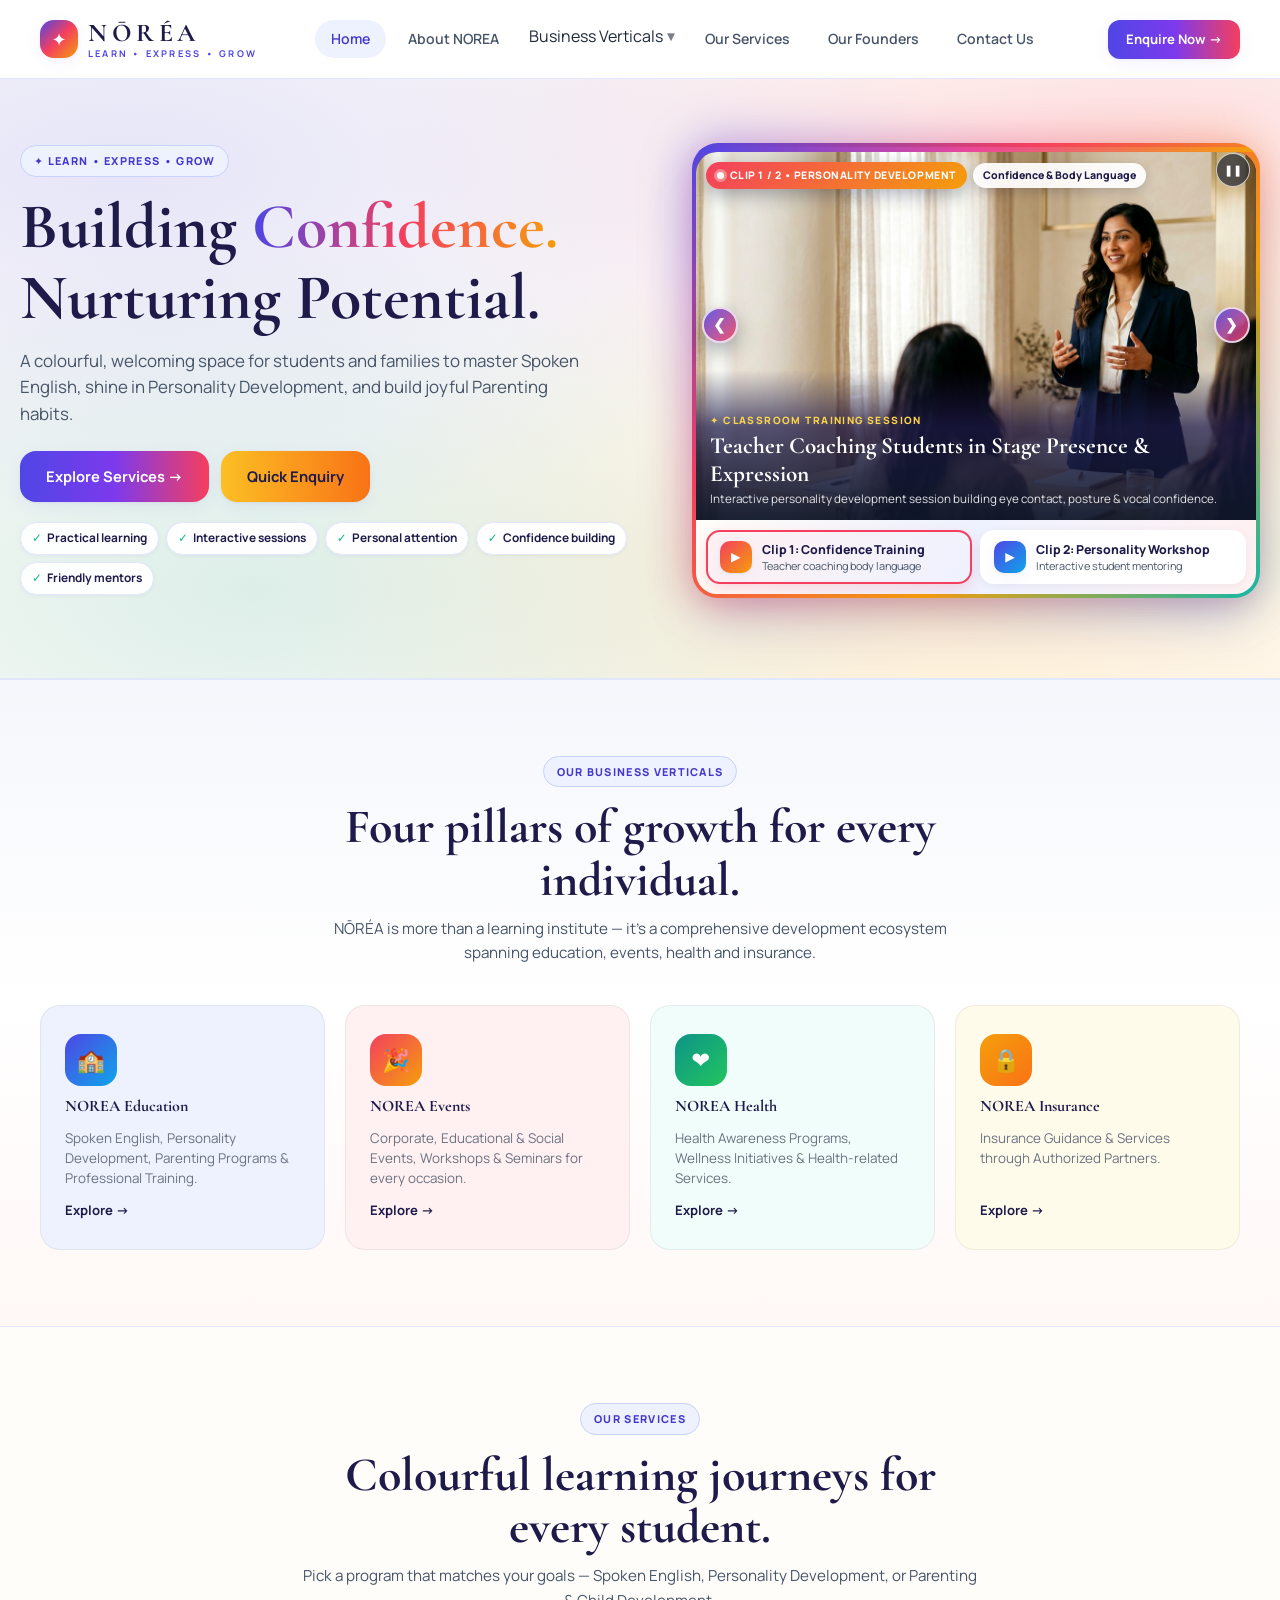
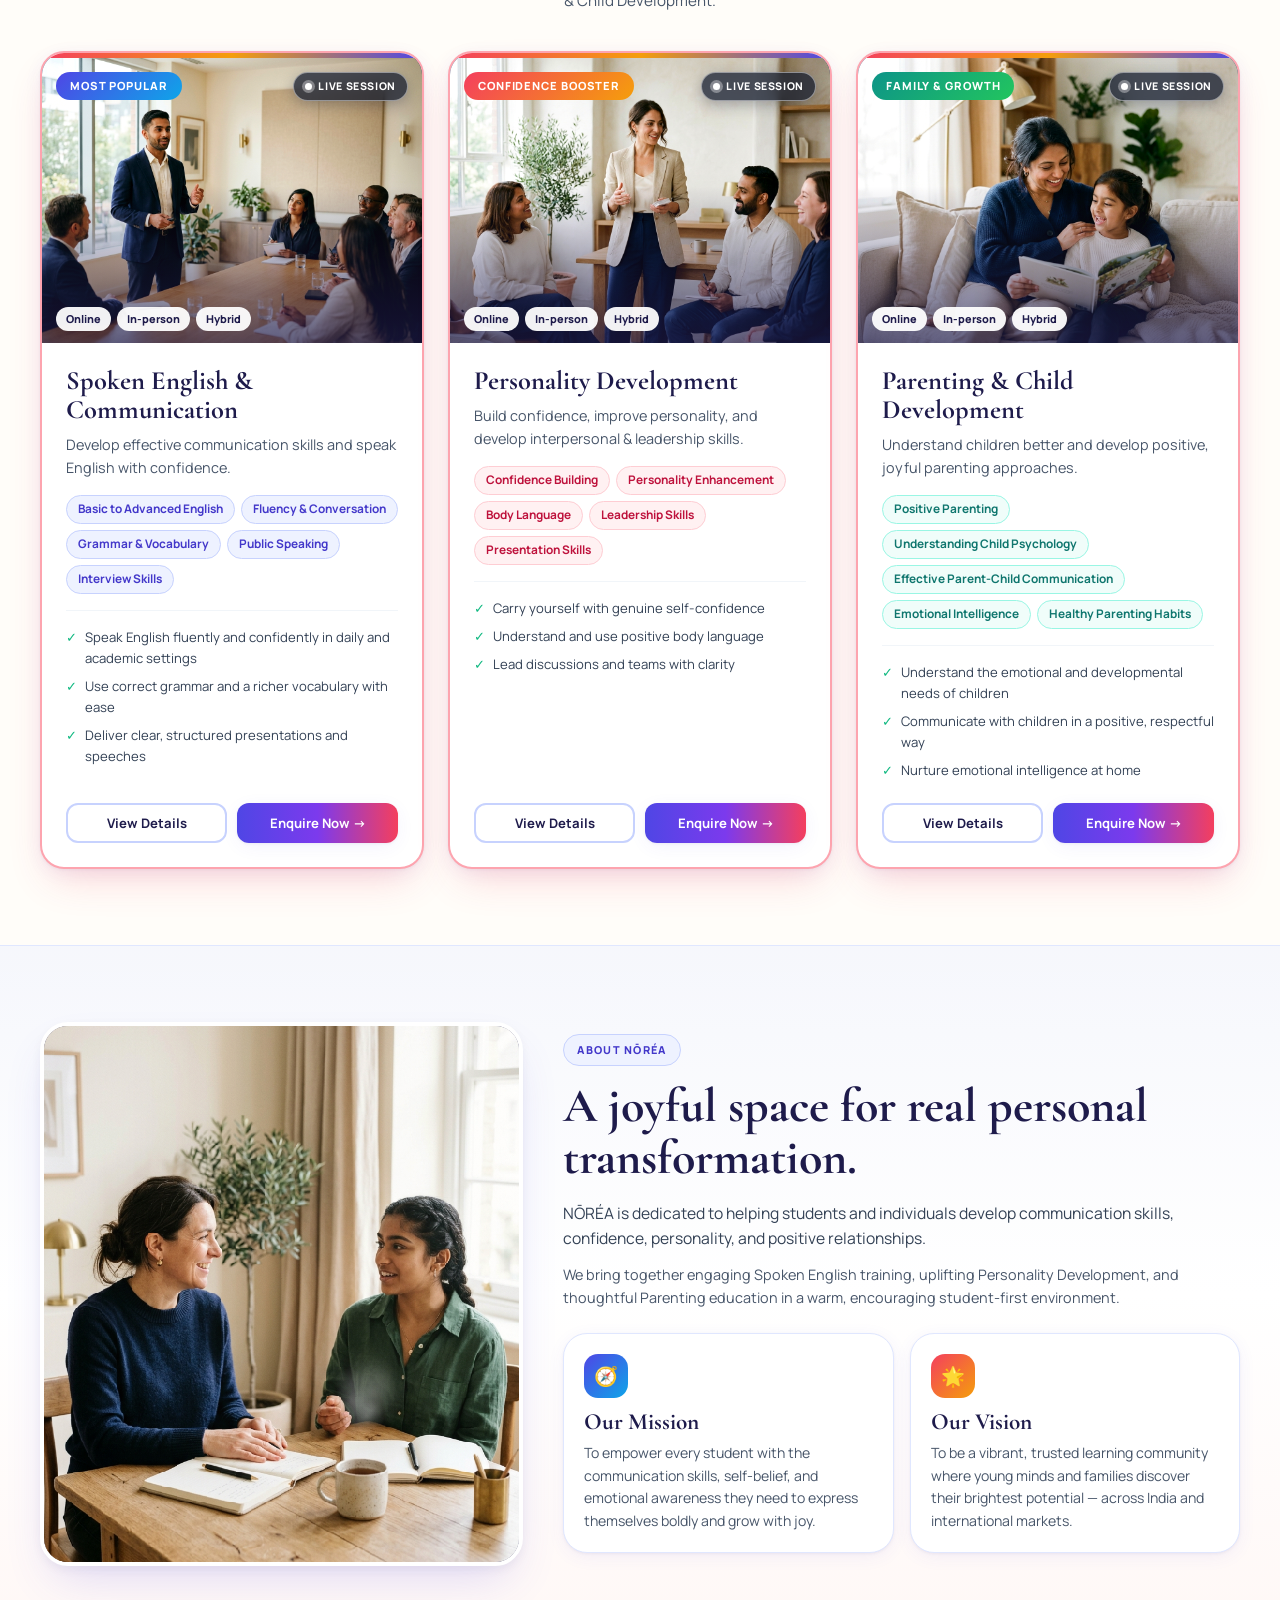
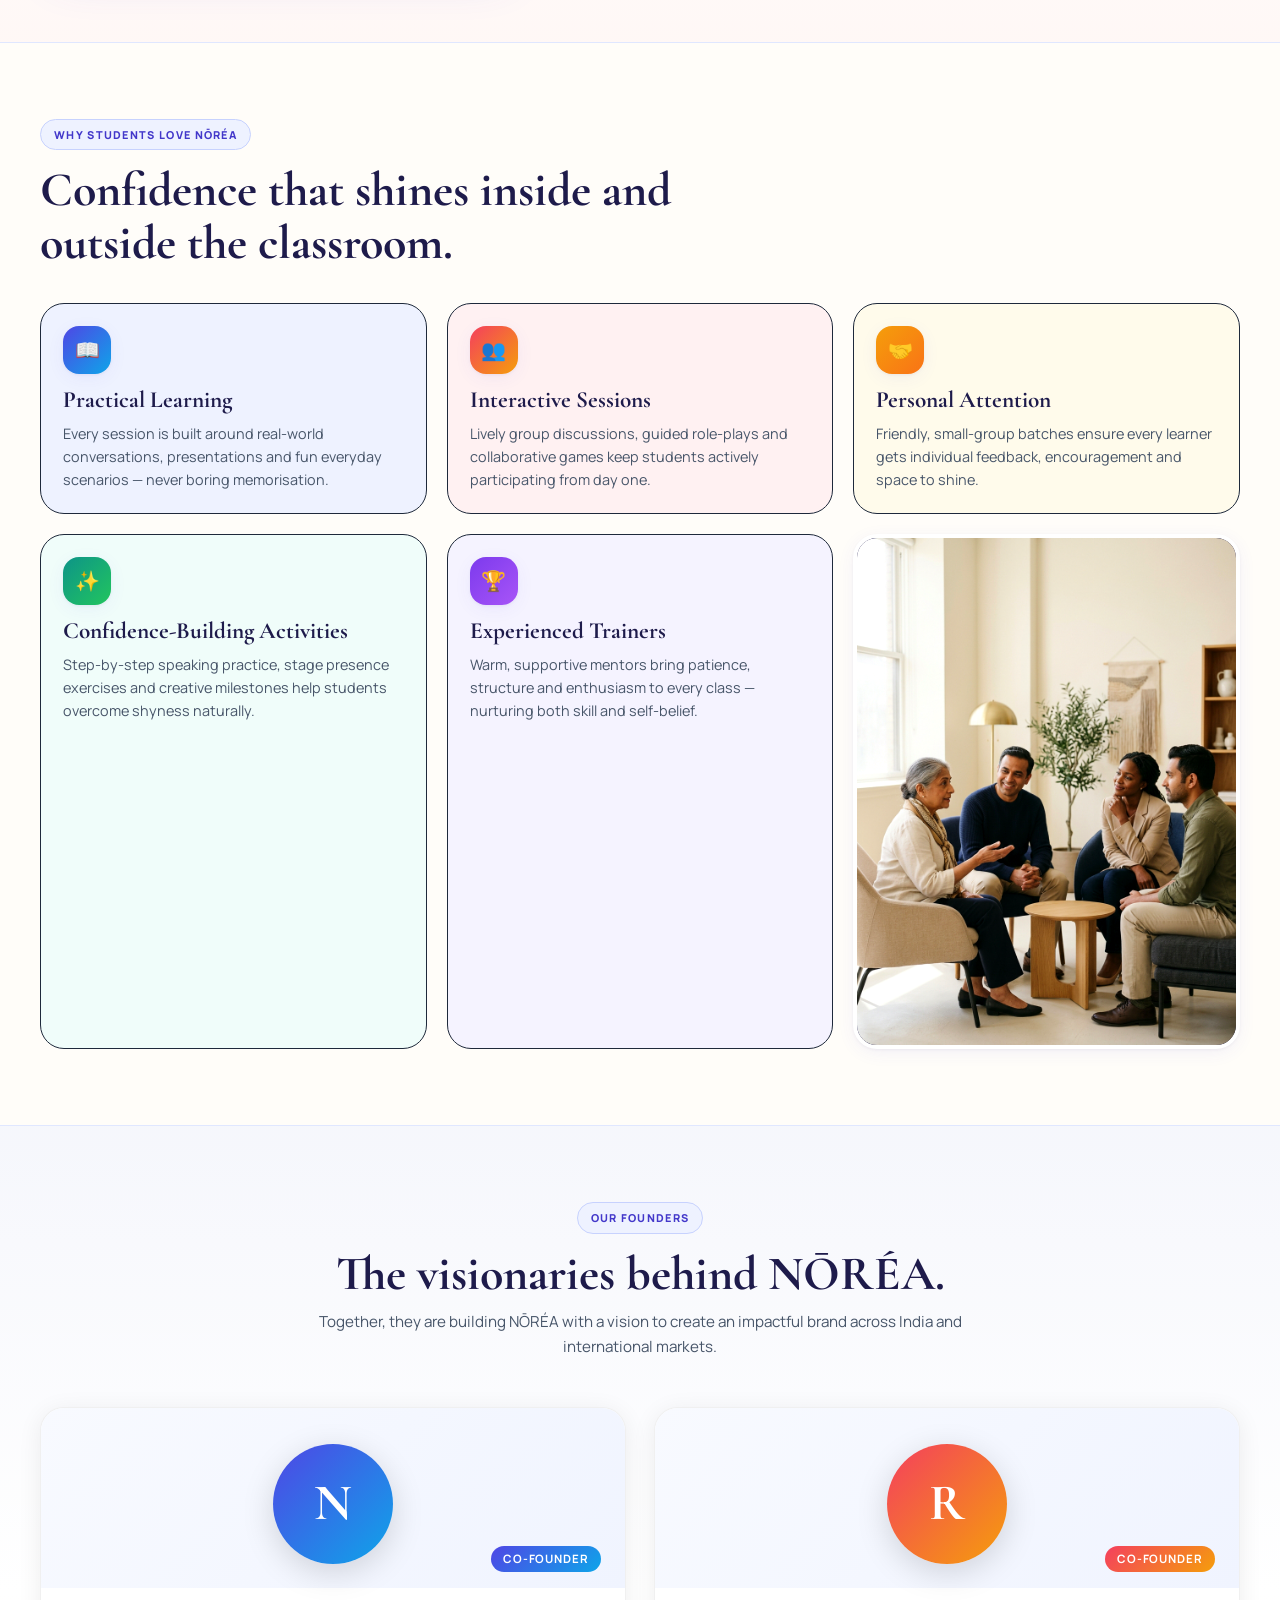
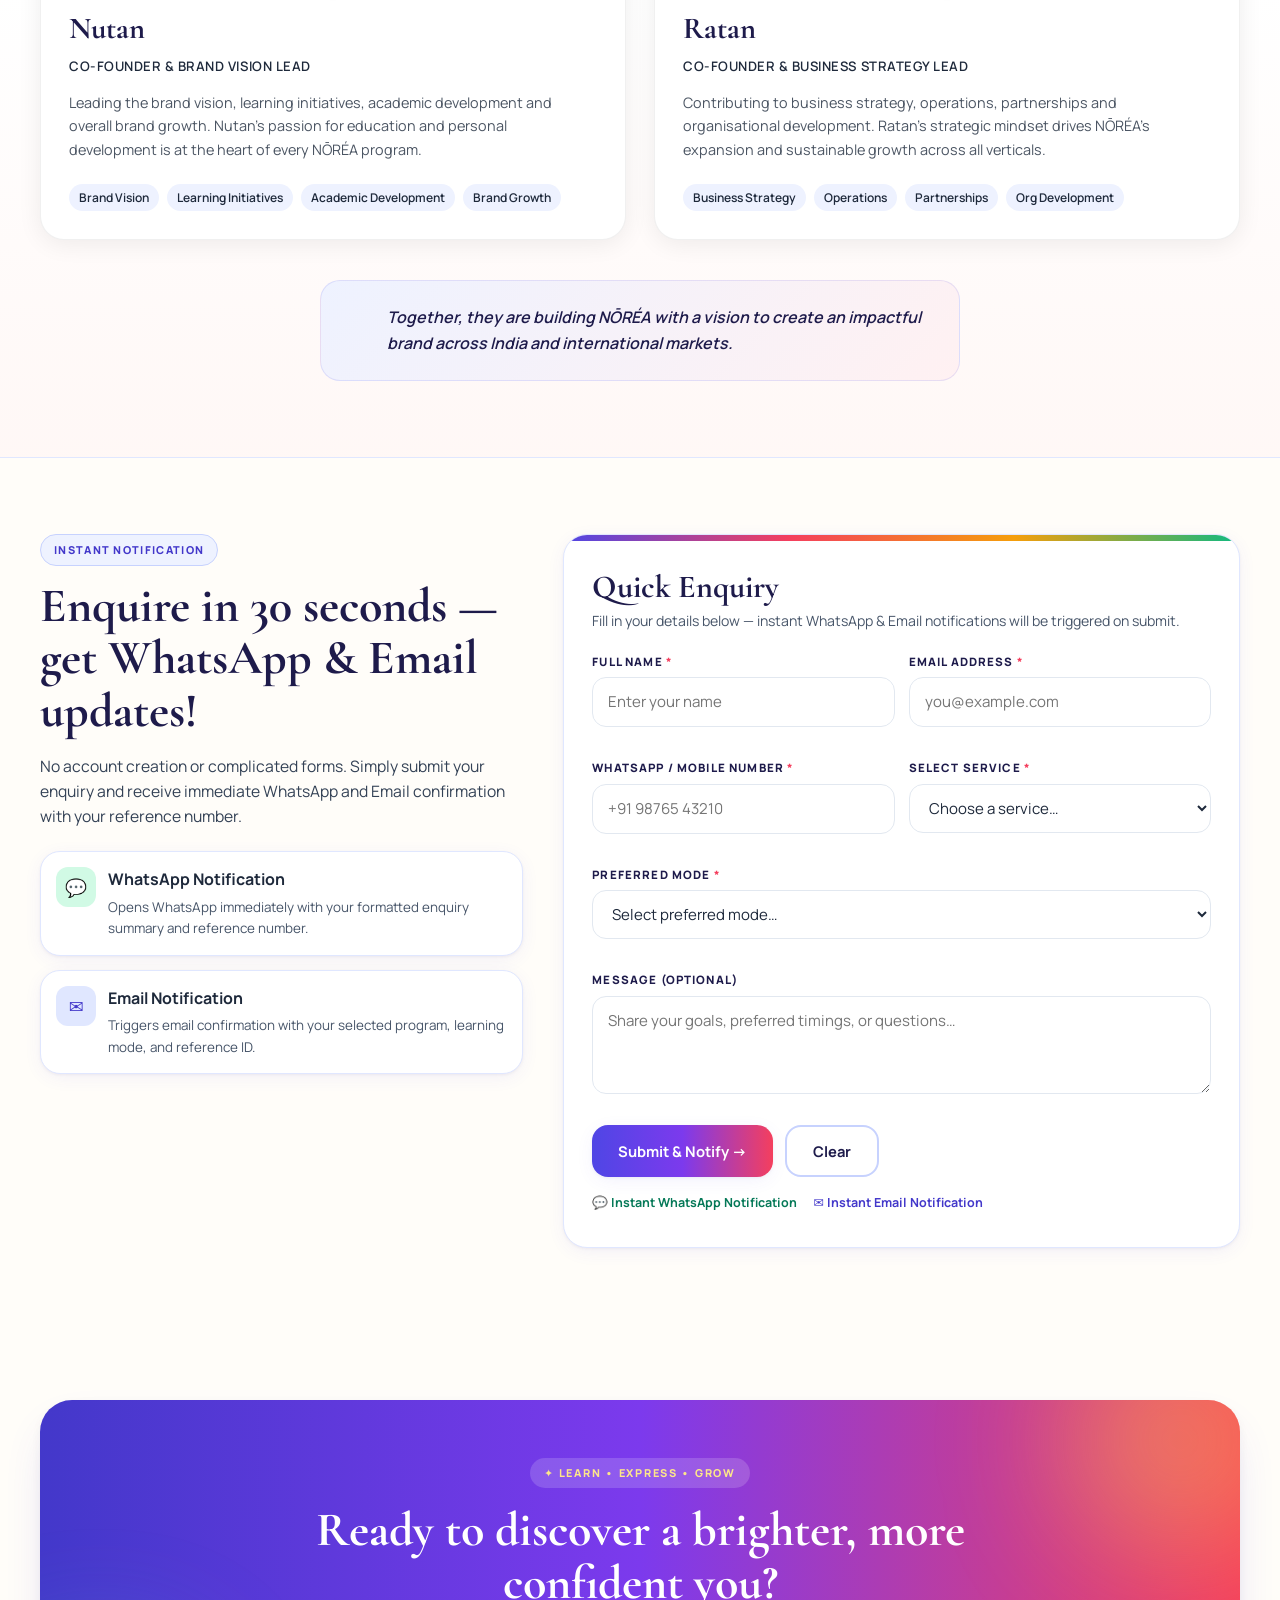
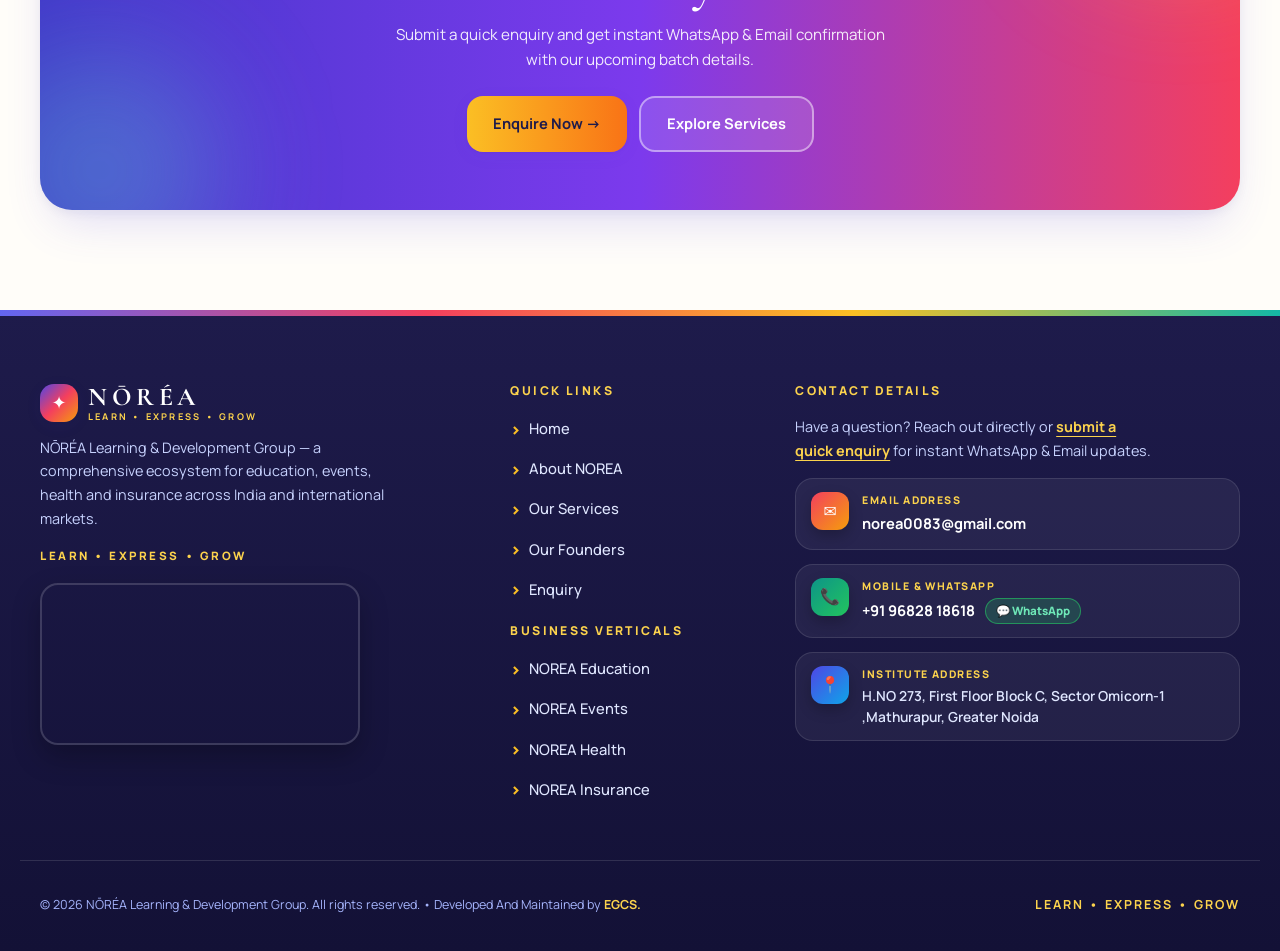
==== commit ba3c265e: "Fix mobile Business Verticals accordion visibility and scrollability v17" ====
--- a/norea-html/index.html
+++ b/norea-html/index.html
@@ -16,7 +16,7 @@
       href="https://fonts.googleapis.com/css2?family=Cormorant+Garamond:wght@500;600;700&family=Manrope:wght@400;500;600;700;800&display=swap"
       rel="stylesheet"
     />
-    <link rel="stylesheet" href="styles.css?v=16" />
+    <link rel="stylesheet" href="styles.css?v=17" />
   </head>
   <body>
     <!-- Toast -->
@@ -773,6 +773,6 @@
       </div>
     </div>
 
-    <script src="script.js?v=16"></script>
+    <script src="script.js?v=17"></script>
   </body>
 </html>
--- a/norea-html/styles.css
+++ b/norea-html/styles.css
@@ -119,6 +119,9 @@
   padding: 14px 20px 20px;
   border-top: 1px solid #e0e7ff;
   background: #fff;
+  max-height: calc(100dvh - 66px);
+  overflow-y: auto;
+  -webkit-overflow-scrolling: touch;
 }
 .mobile-menu.open { display: flex; }
 .mobile-link {
@@ -1344,40 +1347,65 @@
 .mobile-accordion-btn {
   width: 100%;
   text-align: left;
-  background: none;
+  background: transparent;
   border: none;
   cursor: pointer;
   font: inherit;
-  color: inherit;
+  font-weight: 600;
+  color: #334155;
   display: flex;
   align-items: center;
   justify-content: space-between;
+}
+.mobile-accordion-btn[aria-expanded="true"] {
+  background: #eef2ff;
+  color: #4338ca;
+}
+.mobile-accordion-btn[aria-expanded="true"] .dropdown-arrow {
+  transform: rotate(180deg);
 }
 .mobile-accordion-body {
   max-height: 0;
   overflow: hidden;
-  transition: max-height 0.35s ease;
-  background: rgba(255,255,255,0.05);
-  border-radius: 10px;
-  margin: 0 -8px;
-}
-.mobile-accordion-body.open { max-height: 600px; }
+  transition: max-height 0.35s ease, padding 0.25s ease;
+  background: #f8faff;
+  border-radius: 14px;
+  margin: 0;
+  padding: 0 12px;
+}
+.mobile-accordion-body.open {
+  max-height: 1000px;
+  padding: 6px 12px 12px;
+  border: 1px solid #e0e7ff;
+}
 .mobile-sub-title {
   display: block;
   font-weight: 700;
-  font-size: 0.82rem;
-  color: #c7d2fe;
-  padding: 8px 16px 4px;
+  font-size: 0.88rem;
+  color: var(--ink);
+  padding: 10px 8px 4px;
+  margin-top: 6px;
+  border-top: 1px solid #e2e8f0;
   text-decoration: none;
+}
+.mobile-sub-title:first-child {
+  margin-top: 0;
+  border-top: none;
 }
 .mobile-sub-link {
   display: block;
-  font-size: 0.8rem;
-  color: rgba(255,255,255,0.65);
-  padding: 4px 16px 4px 24px;
+  font-size: 0.84rem;
+  font-weight: 500;
+  color: #475569;
+  padding: 6px 8px 6px 26px;
+  border-radius: 8px;
   text-decoration: none;
 }
-.mobile-sub-link:hover { color: #fff; }
+.mobile-sub-link:hover,
+.mobile-sub-link:active {
+  background: #eef2ff;
+  color: var(--indigo);
+}
 
 /* ============================================================
    BUSINESS VERTICALS OVERVIEW SECTION
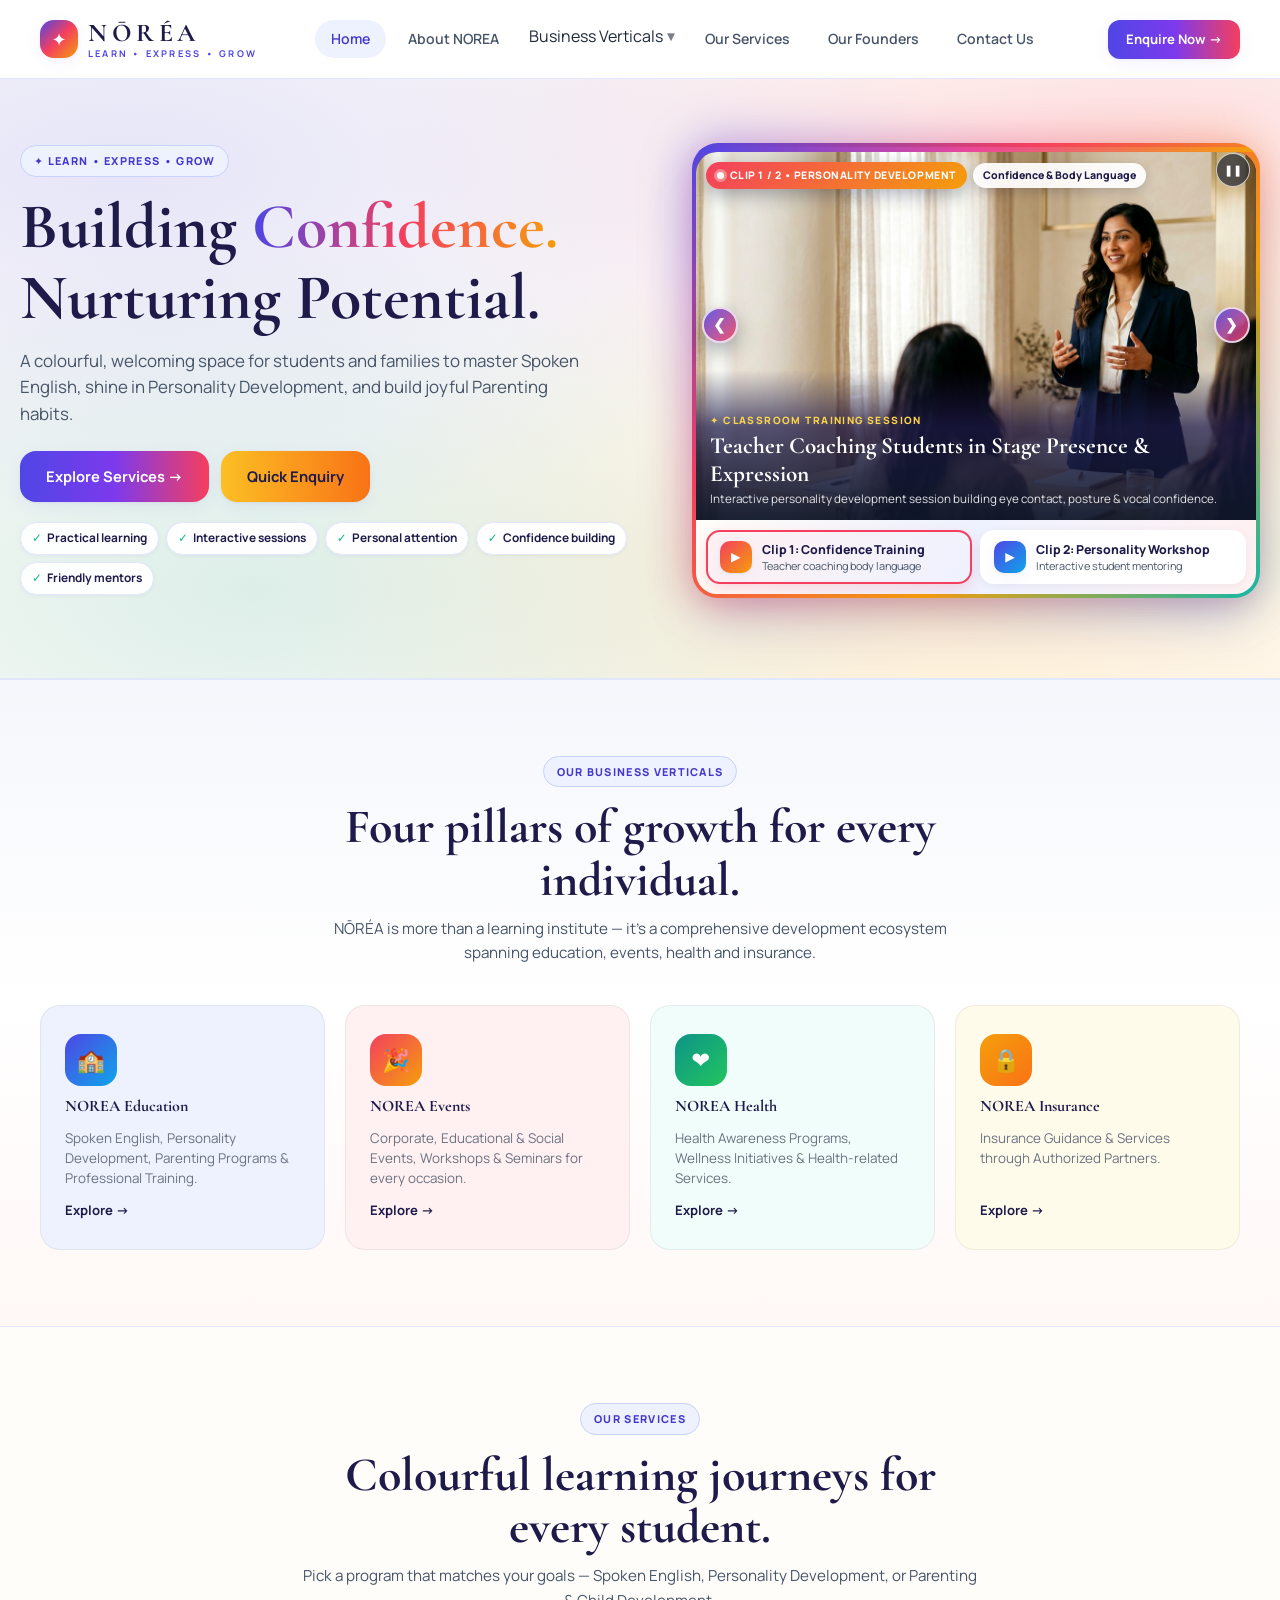
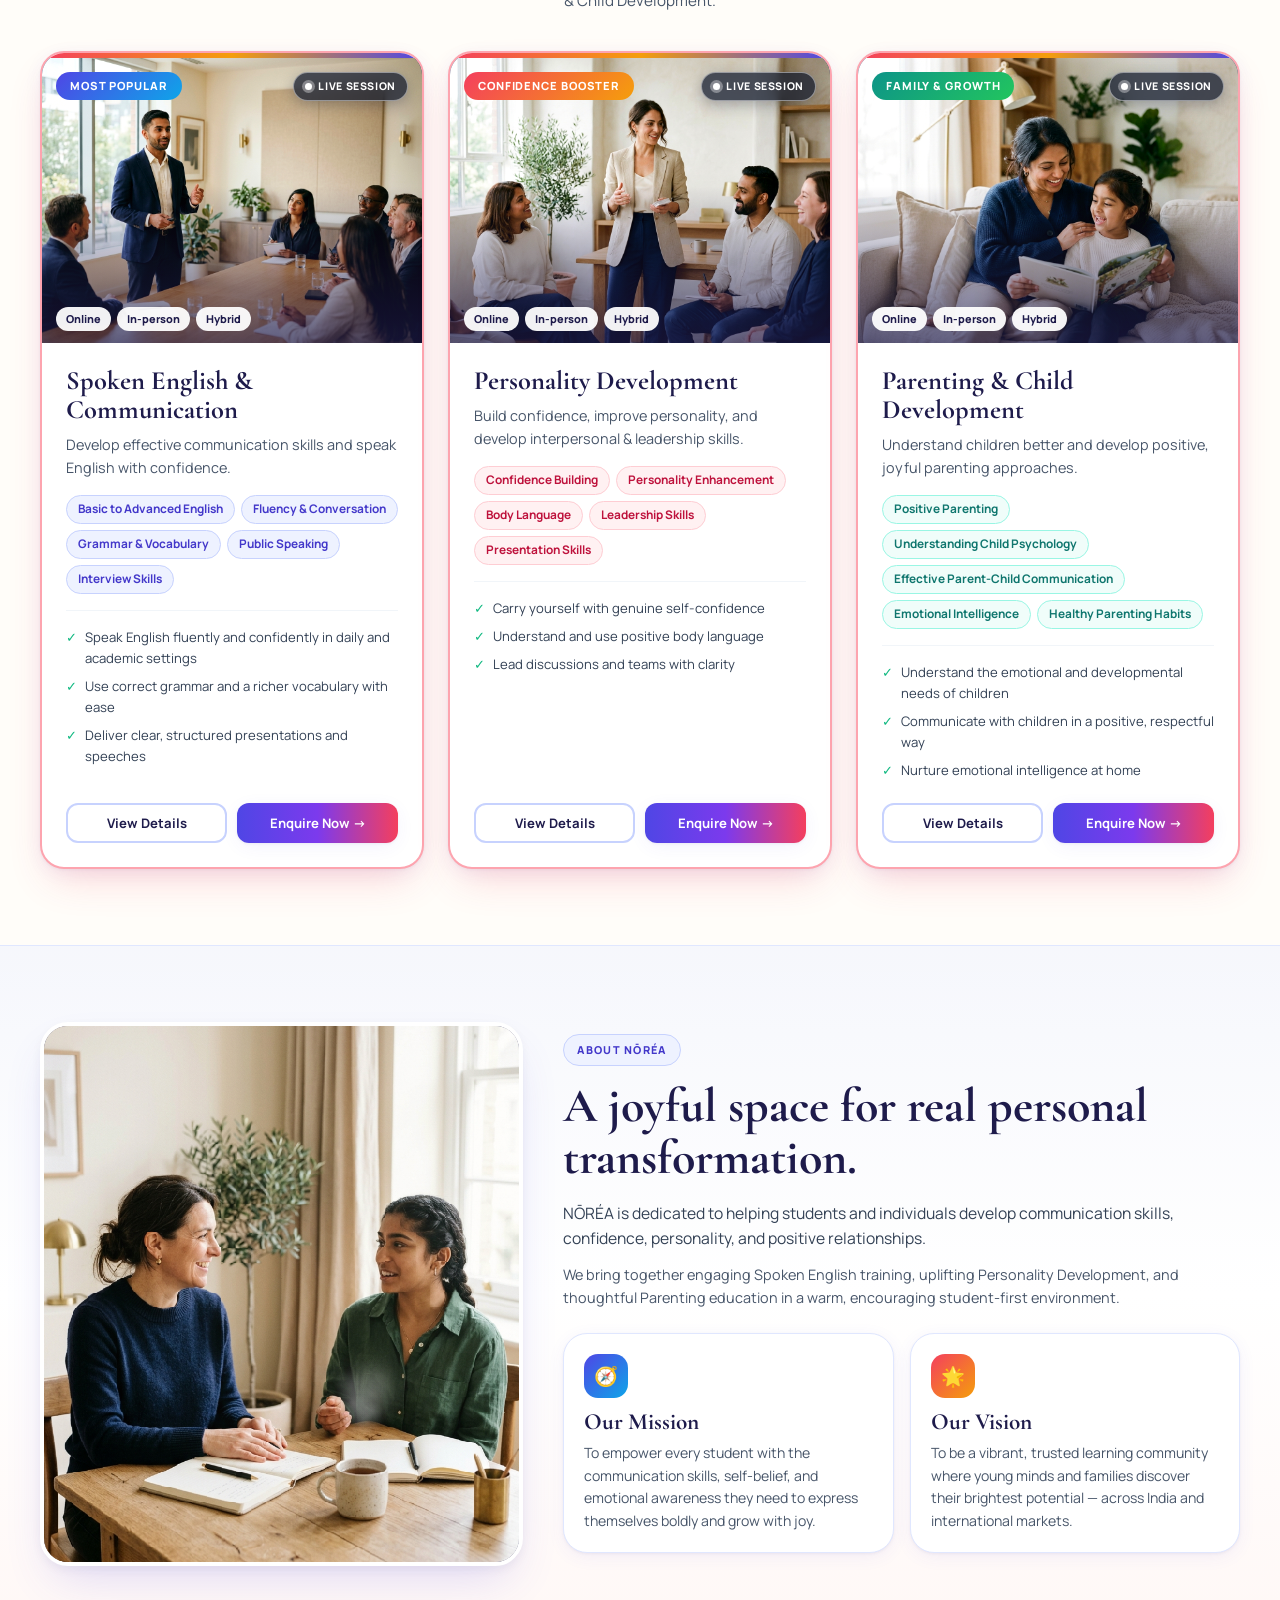
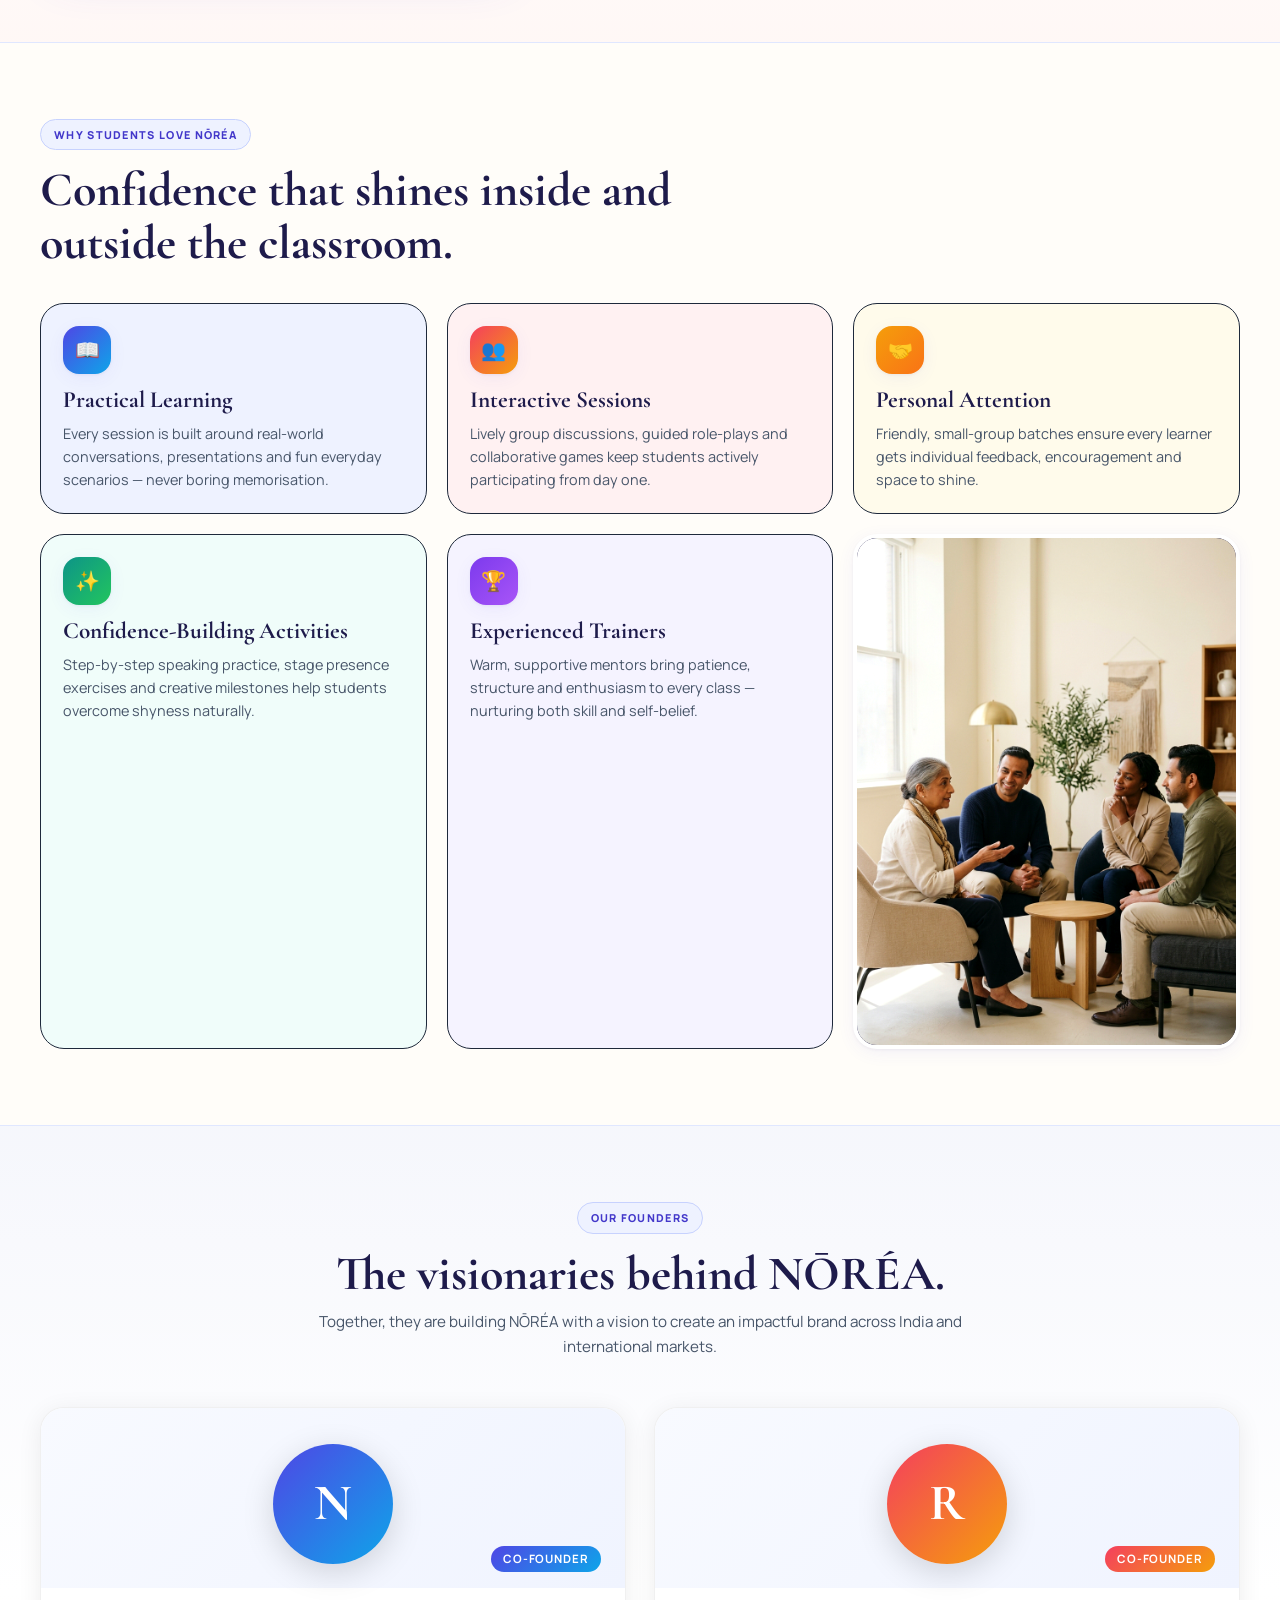
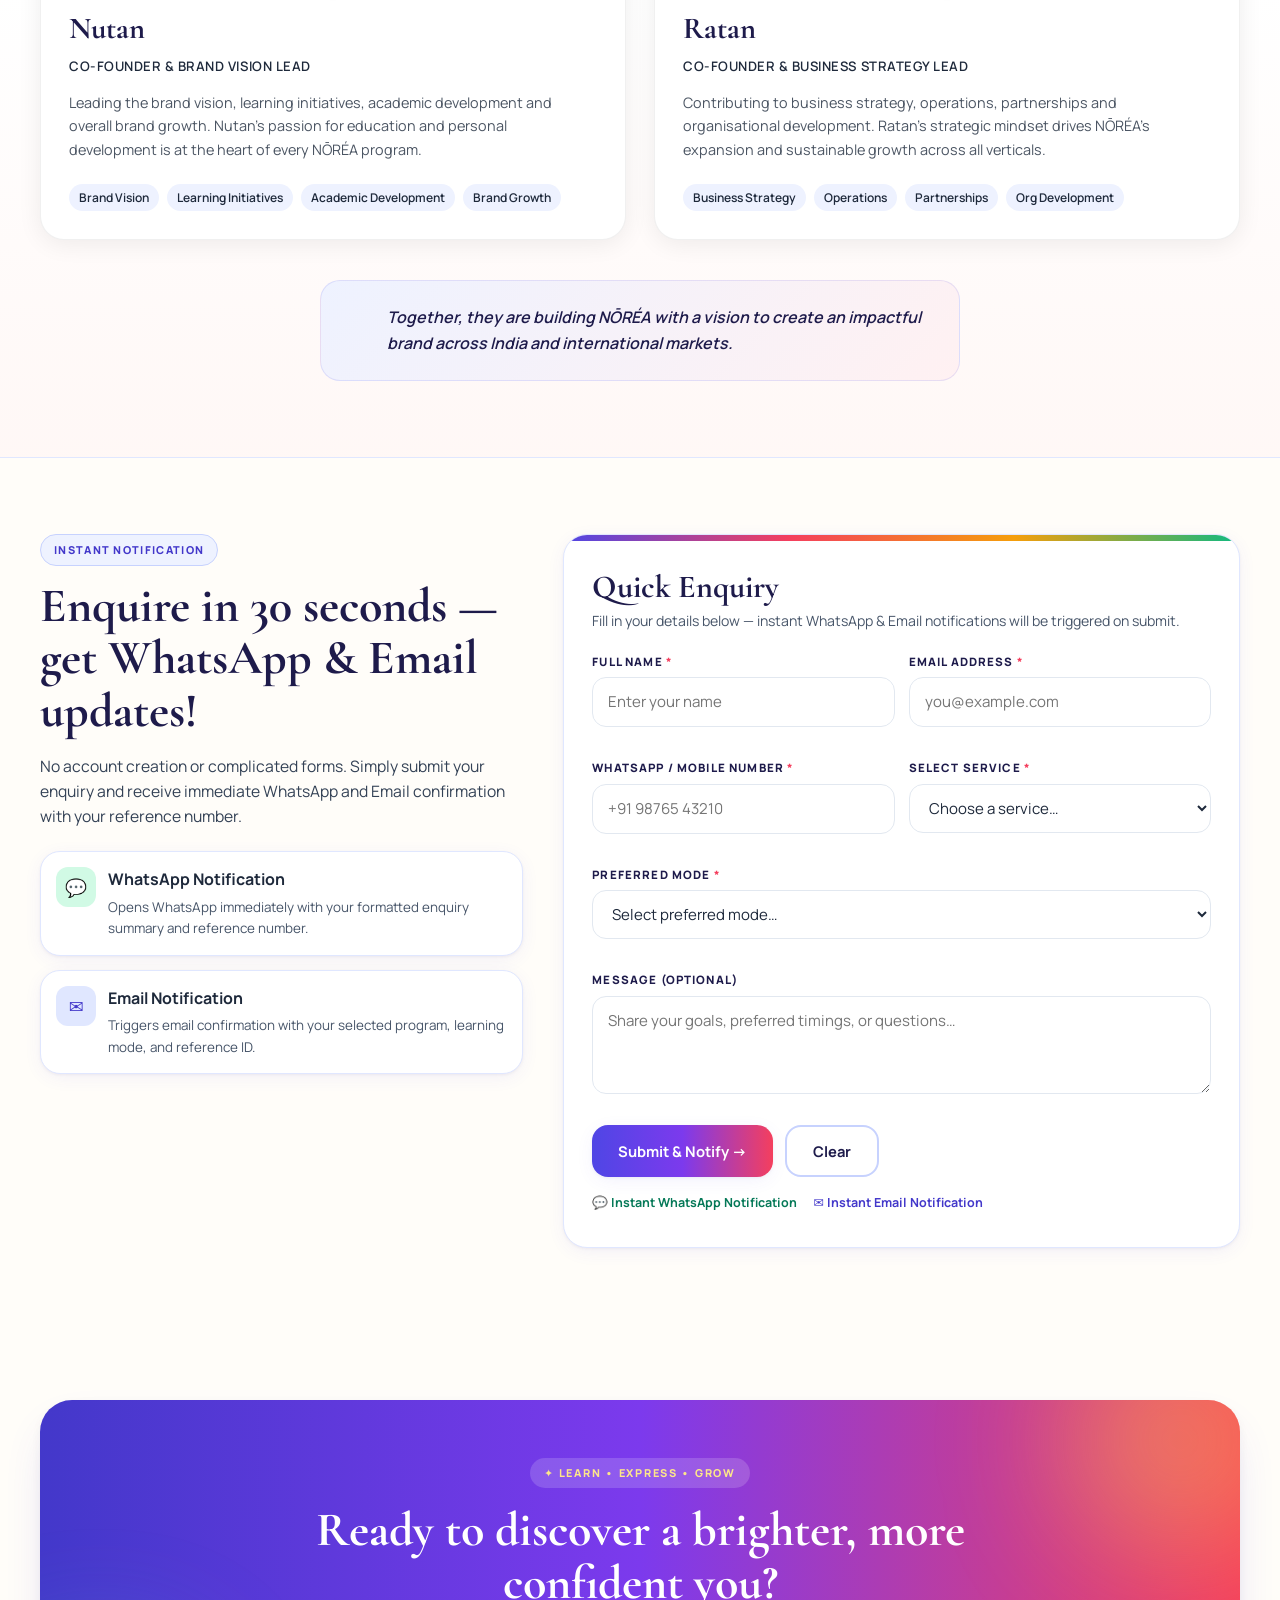
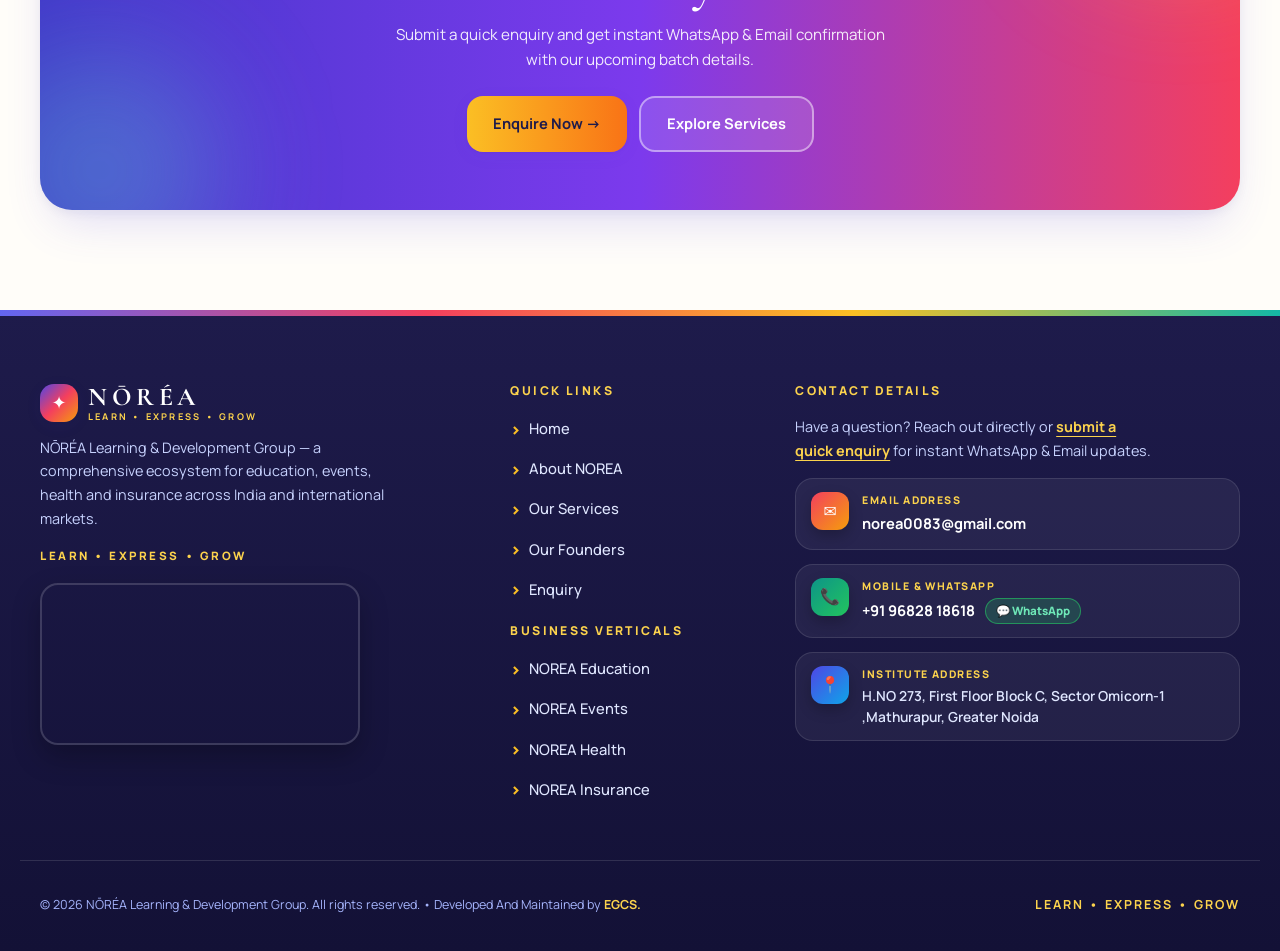
==== commit 2b23ea07: "Make all 4 Business Verticals sections collapsible in mobile menu v18" ====
--- a/norea-html/index.html
+++ b/norea-html/index.html
@@ -16,7 +16,7 @@
       href="https://fonts.googleapis.com/css2?family=Cormorant+Garamond:wght@500;600;700&family=Manrope:wght@400;500;600;700;800&display=swap"
       rel="stylesheet"
     />
-    <link rel="stylesheet" href="styles.css?v=17" />
+    <link rel="stylesheet" href="styles.css?v=18" />
   </head>
   <body>
     <!-- Toast -->
@@ -102,23 +102,55 @@
           Business Verticals <span class="dropdown-arrow">&#9660;</span>
         </button>
         <div class="mobile-accordion-body" id="mobileVerticalBody">
-          <a href="education.html" class="mobile-sub-title">&#127979; NOREA Education</a>
-          <a href="education.html#spoken-english" class="mobile-sub-link">Spoken English</a>
-          <a href="education.html#personality" class="mobile-sub-link">Personality Development</a>
-          <a href="education.html#parenting" class="mobile-sub-link">Parenting Programs</a>
-          <a href="education.html#professional" class="mobile-sub-link">Professional Training</a>
-          <a href="events.html" class="mobile-sub-title">&#127881; NOREA Events</a>
-          <a href="events.html#corporate" class="mobile-sub-link">Corporate Events</a>
-          <a href="events.html#educational" class="mobile-sub-link">Educational Events</a>
-          <a href="events.html#social" class="mobile-sub-link">Social Events</a>
-          <a href="events.html#workshops" class="mobile-sub-link">Workshops &amp; Seminars</a>
-          <a href="health.html" class="mobile-sub-title">&#10084; NOREA Health</a>
-          <a href="health.html#awareness" class="mobile-sub-link">Health Awareness Programs</a>
-          <a href="health.html#wellness" class="mobile-sub-link">Wellness Initiatives</a>
-          <a href="health.html#services" class="mobile-sub-link">Health-related Services</a>
-          <a href="insurance.html" class="mobile-sub-title">&#128274; NOREA Insurance</a>
-          <a href="insurance.html#guidance" class="mobile-sub-link">Insurance Guidance</a>
-          <a href="insurance.html#services" class="mobile-sub-link">Insurance Services</a>
+          <div class="mobile-sub-group">
+            <button type="button" class="mobile-sub-accordion-btn" aria-expanded="false">
+              <span>&#127979; NOREA Education</span>
+              <span class="dropdown-arrow">&#9660;</span>
+            </button>
+            <div class="mobile-sub-list">
+              <a href="education.html" class="mobile-sub-link mobile-sub-overview">All NOREA Education &rarr;</a>
+              <a href="education.html#spoken-english" class="mobile-sub-link">Spoken English</a>
+              <a href="education.html#personality" class="mobile-sub-link">Personality Development</a>
+              <a href="education.html#parenting" class="mobile-sub-link">Parenting Programs</a>
+              <a href="education.html#professional" class="mobile-sub-link">Professional Training</a>
+            </div>
+          </div>
+          <div class="mobile-sub-group">
+            <button type="button" class="mobile-sub-accordion-btn" aria-expanded="false">
+              <span>&#127881; NOREA Events</span>
+              <span class="dropdown-arrow">&#9660;</span>
+            </button>
+            <div class="mobile-sub-list">
+              <a href="events.html" class="mobile-sub-link mobile-sub-overview">All NOREA Events &rarr;</a>
+              <a href="events.html#corporate" class="mobile-sub-link">Corporate Events</a>
+              <a href="events.html#educational" class="mobile-sub-link">Educational Events</a>
+              <a href="events.html#social" class="mobile-sub-link">Social Events</a>
+              <a href="events.html#workshops" class="mobile-sub-link">Workshops &amp; Seminars</a>
+            </div>
+          </div>
+          <div class="mobile-sub-group">
+            <button type="button" class="mobile-sub-accordion-btn" aria-expanded="false">
+              <span>&#10084; NOREA Health</span>
+              <span class="dropdown-arrow">&#9660;</span>
+            </button>
+            <div class="mobile-sub-list">
+              <a href="health.html" class="mobile-sub-link mobile-sub-overview">All NOREA Health &rarr;</a>
+              <a href="health.html#awareness" class="mobile-sub-link">Health Awareness Programs</a>
+              <a href="health.html#wellness" class="mobile-sub-link">Wellness Initiatives</a>
+              <a href="health.html#services" class="mobile-sub-link">Health-related Services</a>
+            </div>
+          </div>
+          <div class="mobile-sub-group">
+            <button type="button" class="mobile-sub-accordion-btn" aria-expanded="false">
+              <span>&#128274; NOREA Insurance</span>
+              <span class="dropdown-arrow">&#9660;</span>
+            </button>
+            <div class="mobile-sub-list">
+              <a href="insurance.html" class="mobile-sub-link mobile-sub-overview">All NOREA Insurance &rarr;</a>
+              <a href="insurance.html#guidance" class="mobile-sub-link">Insurance Guidance</a>
+              <a href="insurance.html#services" class="mobile-sub-link">Insurance Services</a>
+            </div>
+          </div>
         </div>
 
         <a href="#programs" class="mobile-link">Our Services</a>
@@ -773,6 +805,6 @@
       </div>
     </div>
 
-    <script src="script.js?v=17"></script>
+    <script src="script.js?v=18"></script>
   </body>
 </html>
--- a/norea-html/styles.css
+++ b/norea-html/styles.css
@@ -1378,19 +1378,44 @@
   padding: 6px 12px 12px;
   border: 1px solid #e0e7ff;
 }
-.mobile-sub-title {
-  display: block;
+.mobile-sub-group {
+  border-top: 1px solid #e2e8f0;
+}
+.mobile-sub-group:first-child {
+  border-top: none;
+}
+.mobile-sub-accordion-btn {
+  width: 100%;
+  display: flex;
+  align-items: center;
+  justify-content: space-between;
+  background: none;
+  border: none;
+  cursor: pointer;
+  font: inherit;
   font-weight: 700;
   font-size: 0.88rem;
   color: var(--ink);
-  padding: 10px 8px 4px;
-  margin-top: 6px;
-  border-top: 1px solid #e2e8f0;
-  text-decoration: none;
-}
-.mobile-sub-title:first-child {
-  margin-top: 0;
-  border-top: none;
+  padding: 11px 8px;
+  text-align: left;
+  border-radius: 10px;
+}
+.mobile-sub-accordion-btn:hover,
+.mobile-sub-accordion-btn[aria-expanded="true"] {
+  color: var(--indigo);
+  background: #eef2ff;
+}
+.mobile-sub-accordion-btn[aria-expanded="true"] .dropdown-arrow {
+  transform: rotate(180deg);
+}
+.mobile-sub-list {
+  max-height: 0;
+  overflow: hidden;
+  transition: max-height 0.3s ease;
+}
+.mobile-sub-list.open {
+  max-height: 360px;
+  padding-bottom: 6px;
 }
 .mobile-sub-link {
   display: block;
@@ -1400,6 +1425,10 @@
   padding: 6px 8px 6px 26px;
   border-radius: 8px;
   text-decoration: none;
+}
+.mobile-sub-overview {
+  font-weight: 600;
+  color: var(--indigo);
 }
 .mobile-sub-link:hover,
 .mobile-sub-link:active {
